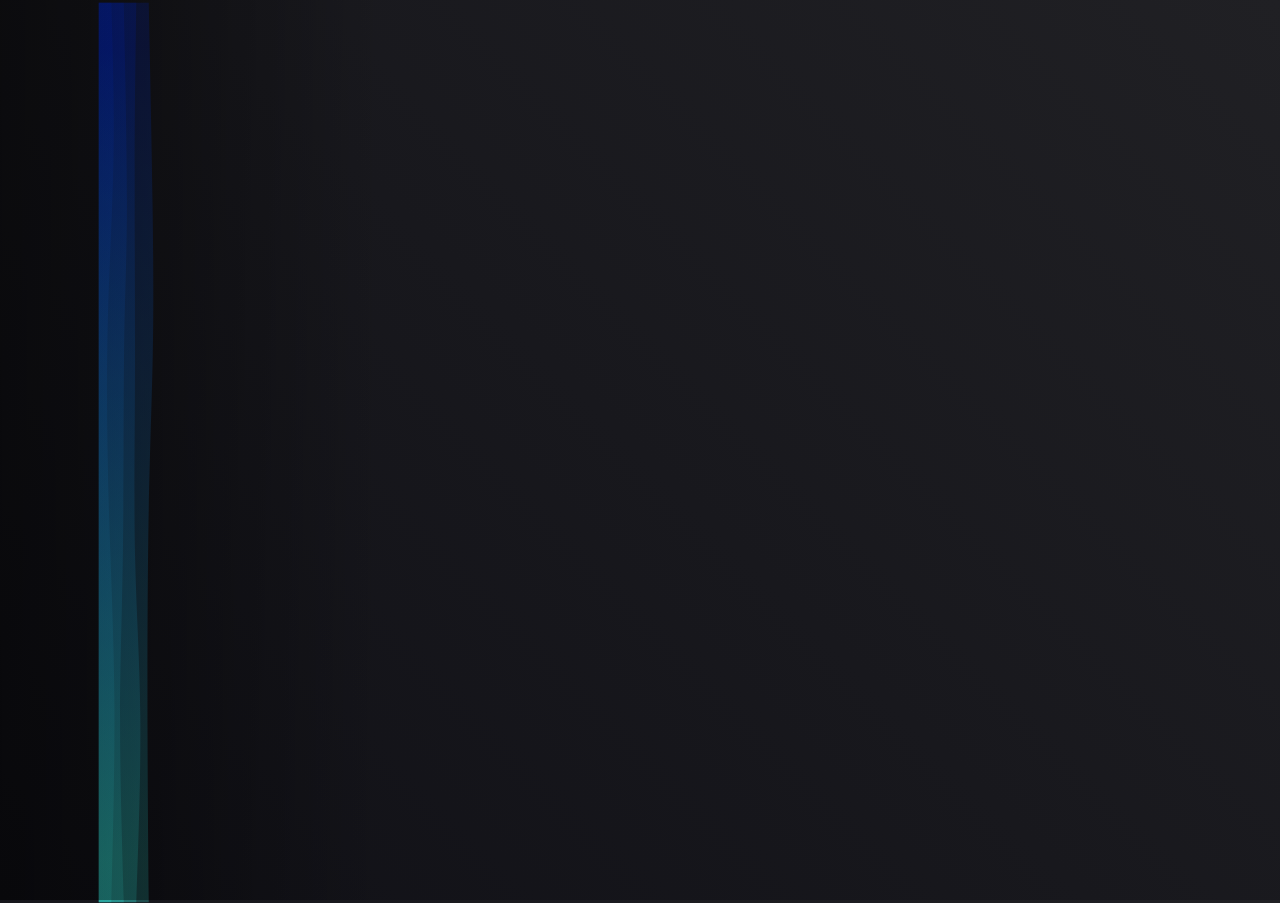
==== mynsb.html @ 80a17612 "initial" ====
<!DOCTYPE html>

<html lang="en" class="customScrollbar" id="documentRoot">
  <head>
    <meta charset="utf-8" />
    <meta name="viewport" content="width=device-width, initial-scale=1.0" />
    <meta name="description" content="Pisces Beta" />
    <meta name="theme-color" content="#242424" />
    <meta
      name="robots"
      content="noindex, nofollow, noimageindex, noarchive, nosnippet"
    />
    <meta name="author" content="shardow" />
    <meta name="og:title" content="pisces_" />
    <meta name="og:description" content="Pisces Beta" />
    <meta
      name="og:image"
      content="https://shardowyt.gitlab.io/pisces/assets/icons/superlargesnail.png"
    />
    <meta name="og:url" content="https://shardowyt.gitlab.io/pisces/" />
    <meta name="og:type" content="website" />
    <title>pisces_</title>
    <link rel="icon" href="assets/icons/snail.png" />
    <link rel="apple-touch-icon" href="assets/icons/snail.png" />
    <link rel="manifest" href="manifest.webmanifest" />
    <link rel="stylesheet" href="style1.css" />

    <script src="https://ajax.googleapis.com/ajax/libs/jquery/3.6.1/jquery.min.js"></script>

    <style type="text/css">
      :root {
        --white: #ffffff;
        --black: #242424;
        --red: #c00000;
        --orange: #e08000;
        --yellow: #ffc000;
        --green: #80c000;
        --blue: #0080c0;
        --purple: #8000c0;
        --darkRed: #c00000;
        --darkOrange: #e08000;
        --darkYellow: #c08000;
        --darkGreen: #408000;
        --darkBlue: #0080c0;
        --darkPurple: #8000c0;
      }
      .notepadClickable {
        cursor: pointer;
        transition-duration: 1s;
        pointer-events: none;
        opacity: 0;
        animation-duration: 0.3333s;
        animation-iteration-count: 1;
        transition-duration: 0.3333s;
      }
      .notepadRotator {
        cursor: pointer;
        transition-duration: 1s;
        animation-duration: 0.6667s;
        animation-iteration-count: 1;
        transition-duration: 0.6667s;
        opacity: 0;
        pointer-events: none;
      }
      .notepadUnclickable {
        cursor: pointer;
        transition-duration: 1s;
        animation-duration: 0.3333s;
        animation-iteration-count: 1;
        transition-duration: 0.3333s;
        opacity: 0;
        pointer-events: none;
      }
      .notepadBaseUnclickable {
        opacity: 1;
        pointer-events: auto;
      }
      #notepadBody {
        background: linear-gradient(200deg, #408000, #004080);
        background: none;
        margin: 0;
        width: 100%;
        height: 100%;
        overflow-x: hidden;
        overflow-y: hidden;
        transform: translate(0px, 0px);
      }
      #notepadBody::-webkit-scrollbar {
        display: none;
      }
      #notepadBody > * {
        margin: 0;
        text-align: center;
        align-items: center;
      }
      #notepadBody > * > * {
        margin: 0;
        text-align: center;
        align-items: center;
      }
      #notepadBody > * > * > * {
        margin: 0;
        text-align: center;
        align-items: center;
      }
      #notepadBody > * > * > * > * {
        margin: 0;
        text-align: center;
        align-items: center;
      }
      #reviewHeaderContainer {
        border-top: none;
        border-bottom: none;
        border-left: 4px solid #00000000;
        border-right: none;
        justify-content: center;
        align-items: center;
        width: 100%;
        height: 100%;
        display: grid;
        grid-template-columns: 1fr minmax(192px, 20%);
        grid-template-rows: 100%;
        overflow: hidden;
        background-color: #242424ff;
      }
      #reviewHeaderTools {
        display: grid;
        width: 100%;
        height: 100%;
        grid-template-columns: 32px 32px 32px 32px 32px 32px;
        grid-template-rows: 100%;
      }
      #reviewHeaderTools > * {
        display: block;
        border: none;
        user-select: none;
      }
      #notepadPreviousNotesToolsContainer {
        display: grid;
        width: 100%;
        height: 100%;
        grid-template-columns: 8% 8% 8% 52% 8% 8% 8%;
        grid-template-rows: 100%;
        background-color: #242424ff;
      }
      #notepadPreviousNotesToolsContainer > * {
        user-select: none;
      }
      #notepadPreviousNotesContainer {
        display: grid;
        width: 100%;
        height: 100%;
        grid-template-columns: 1fr 64px minmax(16.6667%, 80px);
        grid-template-rows: repeat(auto-fill, 20%);
        overflow-x: hidden;
        overflow-y: scroll;
        background-color: #242424ff;
        margin: 0;
        padding: 0;
        border-radius: 0px 0px 0px 0px;
      }
      #notepadPreviousNotesContainer::-webkit-scrollbar {
        width: 16px;
        height: 16px;
        transform: translate(-100px, 0px);
      }
      #notepadPreviousNotesContainer::-webkit-scrollbar-track {
        display: none;
      }
      #notepadPreviousNotesContainer::-webkit-scrollbar-corner {
        display: block;
        background: var(--blue);
      }
      #notepadPreviousNotesContainer::-webkit-scrollbar-thumb {
        display: block;
        background: var(--blue);
      }
      #notepadPreviousNotesContainer > * {
        width: 100%;
        height: 100%;
        border-top: none;
        border-bottom: 1px dotted #ffffffe0;
        border-left: 2px solid #00000000;
        border-right: 1px dotted #ffffffe0;
        display: flex;
        justify-content: center;
        align-items: center;
      }
      #notepadInputContainer {
        display: grid;
        grid-template-columns: 100%;
        grid-template-rows: 1fr 48px;
        overflow: hidden;
        border-radius: 24px 0px 24px 0px;
        grid-row-gap: 2px;
        grid-column-gap: 2px;
        width: 640px;
        height: 288px;
        position: fixed;
        transform: translate(24px, 24px);
      }
      #reviewAreaContainer {
        display: grid;
        grid-template-columns: 100%;
        grid-template-rows: 1fr 64px;
        overflow: hidden;
        border-radius: 0px 24px 24px 24px;
        grid-row-gap: 2px;
        grid-column-gap: 2px;
        width: 672px;
        height: 288px;
        position: fixed;
        transform: translate(688px, 24px);
      }
      #notepadInputAreaContainer {
        width: 100%;
        height: 100%;
        overflow: hidden;
      }
      #notepadInputArea {
        font-family: Segoe UI, Lucida Console, Consolas, monospace;
        background-color: #242424ff;
        border-color: transparent;
        color: var(--white);
        font-size: 20px;
        outline: none;
        cursor: pointer;
        width: 100%;
        height: 100%;
        resize: none;
        padding: 0;
        white-space: nowrap;
        text-align: left;
      }
      #notepadInputArea::-webkit-scrollbar {
        width: 16px;
        height: 16px;
        transform: translate(-100px, 0px);
      }
      #notepadInputArea::-webkit-scrollbar-track {
        display: none;
      }
      #notepadInputArea::-webkit-scrollbar-corner {
        display: block;
        background: var(--blue);
      }
      #notepadInputArea::-webkit-scrollbar-thumb {
        display: block;
        background: var(--blue);
      }
      #notepadUndo {
        grid-area: 1 / 1 / span 1 / span 1;
      }
      #notepadRedo {
        grid-area: 1 / 2 / span 1 / span 1;
      }
      #notepadUndoAnUndo {
        grid-area: 1 / 3 / span 1 / span 1;
      }
      #notepadHeader {
        grid-area: 1 / 4 / span 1 / span 1;
      }
      #recorderClipboard {
        grid-area: 1 / 5 / span 1 / span 1;
      }
      #recorderNoClipboard {
        grid-area: 1 / 5 / span 1 / span 1;
        opacity: 0;
      }
      #notepadDiscard {
        grid-area: 1 / 6 / span 1 / span 1;
      }
      #notepadSave {
        grid-area: 1 / 7 / span 1 / span 1;
      }
      #previousNotesCaptionContainer {
        display: flex;
        justify-content: center;
        align-items: center;
        width: 100%;
        height: 100%;
        background-color: #242424ff;
      }
      #recorderTitleContainer {
        display: flex;
        justify-content: center;
        align-items: center;
        width: 100%;
        height: 100%;
      }
      #recorderToolsContainer {
        display: grid;
        grid-template-columns: repeat(auto-fill, 32px);
        grid-template-rows: 32px 64px;
        background-color: #242424ff;
        grid-area: 7 / 1 / span 1 / span 1;
        overflow: hidden;
        border-radius: 0px 24px 24px 24px;
        width: 640px;
        height: 96px;
        position: fixed;
        transform: translate(24px, 336px);
      }
      #recorderToolsContainer > * {
        display: block;
        border: none;
        user-select: none;
        padding-top: 4px;
        padding-bottom: 0px;
        padding-left: 0px;
        padding-right: 0px;
        font-size: 28px;
      }
      #recorderHeader {
        grid-area: 2 / 1 / span 1 / span auto-fill;
      }
      #recorderStart {
        grid-area: 1 / 3 / span 1 / span 1;
      }
      #recorderStop {
        grid-area: 1 / 3 / span 1 / span 1;
      }
      #recorderPlay {
        grid-area: 1 / 4 / span 1 / span 1;
      }
      #recorderPause {
        grid-area: 1 / 4 / span 1 / span 1;
      }
      #recorderAntiLoop {
        grid-area: 1 / 6 / span 1 / span 1;
      }
      #recorderLoop5 {
        grid-area: 1 / 6 / span 1 / span 1;
      }
      #recorderLoop10 {
        grid-area: 1 / 6 / span 1 / span 1;
      }
      #recorderLoop30 {
        grid-area: 1 / 6 / span 1 / span 1;
      }
      #recorderVideo {
        grid-area: 1 / 8 / span 1 / span 1;
      }
      #recorderNoVideo {
        grid-area: 1 / 8 / span 1 / span 1;
      }
      #recorderMic {
        grid-area: 1 / 9 / span 1 / span 1;
      }
      #recorderNoMic {
        grid-area: 1 / 9 / span 1 / span 1;
      }
      #recorderFlag {
        grid-area: 1 / 11 / span 1 / span 1;
      }
      #recorderDownload {
        grid-area: 1 / 1 / span 1 / span 1;
      }
      #recorderFlagInput {
        grid-area: 1 / 12 / span 1 / span 8;
        resize: none;
        width: 100%;
        height: 80%;
        overflow: scroll;
        white-space: nowrap;
        background-color: #ffffff80;
        color: #000000;
        outline: none;
        border: none;
        border-radius: 8px;
        text-align: left;
      }
      #recorderFlagInput::-webkit-scrollbar {
        width: 4px;
        height: 4px;
      }
      #recorderFlagInput::-webkit-scrollbar-track {
        display: none;
      }
      #recorderFlagInput::-webkit-scrollbar-corner {
        display: none;
      }
      #recorderFlagInput::-webkit-scrollbar-thumb {
        display: block;
        background: var(--blue);
        border-radius: 2px;
      }
      #recorderBackup {
        grid-area: 1 / 2 / span 1 / span 1;
      }
      #recorderHelp {
        grid-area: 1 / 1 / span 1 / span 1;
      }
      #recorderNoHelp {
        grid-area: 1 / 1 / span 1 / span 1;
      }
      #recorderHeader {
        color: var(--white);
      }
      #videoPreview {
        display: block;
        width: 100%;
        height: 100%;
      }
      #videoPreviewContainer {
        background-color: #242424ff;
        border-radius: 0px 0px 24px 24px;
        grid-area: 7 / 2 / span 1 / span 1;
        width: 60%;
        height: 30%;
        position: fixed;
        transform: translate(40vw, 70vh);
        display: none;
      }
    </style>
  </head>

  <body id="documentBody">
    <div class="fullscreenErrorContainer" id="fetchingContainer">
      <div class="defaultFont hugeText errorCentreText">loading...</div>

      <span class="loadingMark"></span>
    </div>

    <div class="fullscreenErrorContainer" id="screenScalingContainer">
      <div class="defaultFont hugeText errorCentreText" id="zoomErrorText">
        please adjust your zoom...
      </div>

      <div class="defaultFont semiLargeText" id="zoomRequirementText"></div>

      <div class="defaultFont normalText" id="zoomIgnoreText">dismiss</div>
    </div>

    <div id="pageContainer">
      <div class="page customScrollbar" id="homePage">
        <div class="pageColumnMasonryContainer">
          <div class="widgetGrid" id="linksContainer">
            <div class="defaultFont widgetTitle" id="linksTitle">
              Quick Access
            </div>
            <div
              class="symbolFont widgetSubtitle widgetInteractiveSubtitle"
              id="linksSubtitle"
            >
              All links
            </div>

            <div class="linkContainer" style="opacity: 1">
              <a
                class="symbolFont largeText linkIcon"
                href="https://drive.google.com/"
                target="_blank"
                rel="noopener"
                title=""
                ><img
                  class="linkIconImage"
                  src="https://upload.wikimedia.org/wikipedia/commons/1/12/Google_Drive_icon_%282020%29.svg"
                  alt="Drive"
              /></a>
              <div class="defaultFont semiSmallText linkText">Drive</div>
            </div>
            <div class="linkContainer" style="opacity: 1">
              <a
                class="symbolFont largeText linkIcon"
                href="https://classroom.google.com/u/0/h"
                target="_blank"
                rel="noopener"
                title=""
                ><img
                  class="linkIconImage"
                  src="https://upload.wikimedia.org/wikipedia/commons/thumb/1/19/Google_Classroom_Logo.svg/1920px-Google_Classroom_Logo.svg.png?20221017163738"
                  alt="Classroom"
              /></a>
              <div class="defaultFont semiSmallText linkText">Classroom</div>
            </div>
            <div class="linkContainer" style="opacity: 1">
              <a
                class="symbolFont largeText linkIcon"
                href="https://northsydbo-h.schools.nsw.gov.au/"
                target="_blank"
                rel="noopener"
                title=""
                ><img
                  class="linkIconImage"
                  src="https://shardowyt.gitlab.io/pisces/velvet-reckless-fool-stalling/assets/icons/visionsBird.svg"
                  alt="NSBHS"
              /></a>
              <div class="defaultFont semiSmallText linkText">NSBHS</div>
            </div>
            <div class="linkContainer" style="opacity: 1">
              <a
                class="symbolFont largeText linkIcon"
                href="https://mail.google.com/"
                target="_blank"
                rel="noopener"
                title=""
                ><img
                  class="linkIconImage"
                  src="https://upload.wikimedia.org/wikipedia/commons/thumb/7/7e/Gmail_icon_%282020%29.svg/2560px-Gmail_icon_%282020%29.svg.png"
                  alt="Gmail"
              /></a>
              <div class="defaultFont semiSmallText linkText">Gmail</div>
            </div>
          </div>

          <div class="widgetGrid" id="announcementsContainer">
            <div class="defaultFont widgetTitle" id="announcementsTitle">
              Announcements (loading...)
            </div>

            <div
              class="disappearingScrollableElement"
              id="announcementsContainerContainer"
            ></div>
          </div>
        </div>

        <div class="pageColumnMasonryContainer">
          <div class="widgetGrid" id="carouselDisplayGrid">
            <div class="defaultFont widgetTitle" id="carouselTitle">
              Latest Paper
            </div>
            <div
              class="symbolFont widgetSubtitle widgetInteractiveSubtitle"
              id="carouselButton"
            >
              All editions
            </div>

            <div id="carouselContainer"></div>

            <div class="defaultFont semiLargeText" id="carouselItemTitle"></div>

            <div
              class="defaultFont semiSmallText"
              id="carouselItemSubtitle"
            ></div>

            <div id="carouselArrowContainer">
              <div
                class="symbolFont semiSmallText carouselArrow"
                id="carouselLeftArrow"
              >
                &#xF2AB;
              </div>
              <div
                class="symbolFont semiSmallText carouselArrow"
                id="carouselRightArrow"
              >
                &#xF2B1;
              </div>
            </div>
          </div>

          <div class="widgetGrid" id="eventsContainer">
            <div class="defaultFont widgetTitle" id="eventsTitle">
              Events (loading...)
            </div>
            <div
              class="symbolFont widgetSubtitle widgetInteractiveSubtitle"
              id="eventsButton"
            >
              All events
            </div>

            <div
              class="disappearingScrollableElement"
              id="eventsContainerContainer"
            ></div>
          </div>
        </div>

        <div class="pageColumnMasonryContainer">
          <svg
            xmlns="http://www.w3.org/2000/svg"
            id="stepsSvgEmbed"
            width="544"
            height="181.3333"
            viewBox="2 1 11 4"
          >
            <defs>
              <clipPath id="calendarClip">
                <path
                  d="M 13.9167 3 A 0.0833 0.0833 0 0 1 14 3.0833 L 14 4.9167 A 0.0833 0.0833 0 0 1 13.9167 5 L 2.0833 5 A 0.0833 0.0833 0 0 1 2 4.9167 L 2 1.0833 A 0.0833 0.0833 0 0 1 2.0833 1 L 5.9167 1 A 0.0833 0.0833 0 0 1 6 1.0833 L 6 2.9167 A 0.0833 0.0833 0 0 0 6.0833 3 Z"
                />
              </clipPath>

              <linearGradient id="backgroundGradient">
                <stop id="backgroundGradientStopZero" offset="0%" />
                <stop id="backgroundGradientStopHundred" offset="100%" />
              </linearGradient>

              <linearGradient id="textGradient">
                <stop id="textGradientStopZero" offset="0%" />
                <stop id="textGradientStopHundred" offset="100%" />
              </linearGradient>

              <linearGradient id="progressBarGradient">
                <stop id="progressBarGradientStopZero" offset="0%" />
                <stop id="progressBarGradientStopHundred" offset="100%" />
              </linearGradient>
            </defs>

            <g id="calendarLayer">
              <g id="progressContainer">
                <path
                  id="stepsBackground"
                  fill="url('#backgroundGradient')"
                  d="M14,3 L14,5 L2,5 L2,3 L2,1 L6,1 L14,1 Z"
                />
                <path
                  id="progressBar"
                  fill="url('#progressBarGradient')"
                  d="M14,3 L14,5 L14,5 L14,3 L14,3 L14,3 L14,3 Z"
                />
                <path
                  id="textBackground"
                  fill="url('#textGradient')"
                  d="M14,3 L14,4.9166 L2,4.9166 L2,3 L2,1 L6,1 L14,1 Z"
                />
              </g>

              <path id="mainTextPath" d="M2,2.5 L6,2.5" />
              <path id="unitTextPath" d="M2,3 L6,3" />
              <path id="periodTextPath" d="M2,4 L3.5,4" />
              <path id="timeTextPath" d="M3.5,4 L6,4" />
              <path id="multiTextPath" d="M2,4.6667 L6,4.6667" />
              <path id="nextUpTextPath" d="M7,3.6667 L10,3.6667" />
              <path id="nextLessonTextPath" d="M10,3.6667 L14,3.6667" />
              <path id="nextTeacherTextPath" d="M7,4.6667 L11.5,4.6667" />
              <path id="nextRoomTextPath" d="M12,4.6667 L14,4.6667" />

              <text class="stepsTimeRemainingText" x="2" y="0">
                <textPath
                  href="#mainTextPath"
                  class="defaultFont"
                  id="mainText"
                  text-anchor="middle"
                >
                  ?
                </textPath>
              </text>

              <text class="stepsCurrentPeriodText" x="2" y="0">
                <textPath
                  href="#unitTextPath"
                  class="defaultFont"
                  id="unitText"
                  text-anchor="middle"
                >
                  minutes left
                </textPath>
              </text>

              <text class="stepsCurrentPeriodText" x="0.75" y="0">
                <textPath
                  href="#periodTextPath"
                  class="defaultFont"
                  id="periodText"
                  text-anchor="middle"
                ></textPath>
              </text>

              <text class="stepsCurrentPeriodText" x="1.25" y="0">
                <textPath
                  href="#timeTextPath"
                  class="defaultFont"
                  id="timeText"
                  text-anchor="middle"
                ></textPath>
              </text>

              <text class="stepsCurrentPeriodText" x="2" y="0">
                <textPath
                  href="#multiTextPath"
                  class="defaultFont"
                  id="multiText"
                  text-anchor="middle"
                ></textPath>
              </text>

              <text class="stepsNextPeriodText" x="0" y="0">
                <textPath
                  href="#nextUpTextPath"
                  class="defaultFont"
                  id="nextUpText"
                  text-anchor="start"
                ></textPath>
              </text>

              <text class="stepsNextPeriodText" x="3.5" y="0">
                <textPath
                  href="#nextLessonTextPath"
                  class="symbolFont"
                  id="nextLessonText"
                  text-anchor="end"
                ></textPath>
              </text>

              <text class="stepsNextPeriodText" x="0" y="0">
                <textPath
                  href="#nextTeacherTextPath"
                  class="defaultFont"
                  id="nextTeacherText"
                  text-anchor="start"
                ></textPath>
              </text>

              <text class="stepsNextPeriodText" x="1.5" y="0">
                <textPath
                  href="#nextRoomTextPath"
                  class="defaultFont"
                  id="nextRoomText"
                  text-anchor="end"
                ></textPath>
              </text>
            </g>
          </svg>

          <!-- <div class="widgetGrid" id="warningsDisplayGrid">


                        <div class="defaultFont widgetTitle" id="warningsTitle">Warnings (0)</div>
                        <div class="defaultFont widgetSubtitle" id="warningsSubtitle">Fix any problems if possible</div>



                        <div id="warningContainerContainer">
                        </div>












                    </div> -->
        </div>
      </div>

      <div class="page customScrollbar" id="timetablePage">
        <div class="widgetGrid" id="calendarDisplayContainer">
          <div class="symbolFont normalText fullscreenIcon">&#xFC16;</div>

          <div class="defaultFont widgetTitle" id="calendarTitle">
            Timetable
          </div>
          <div class="defaultFont widgetSubtitle" id="calendarDate">
            XX/XX/XXXX XX:XX:XX XX
          </div>

          <div id="calendarHorizontalDisplayContainer">
            <div class="calendarVerticalDisplayContainer">
              <div
                class="defaultFont normalText calendarDisplayContainerContainer"
              >
                B
              </div>
              <div
                class="defaultFont normalText calendarDisplayContainerContainer"
              >
                0
              </div>
              <div
                class="defaultFont normalText calendarDisplayContainerContainer"
              >
                C
              </div>
              <div
                class="defaultFont normalText calendarDisplayContainerContainer"
              >
                1
              </div>
              <div
                class="defaultFont normalText calendarDisplayContainerContainer"
              >
                2
              </div>
              <div
                class="defaultFont normalText calendarDisplayContainerContainer"
              >
                R
              </div>
              <div
                class="defaultFont normalText calendarDisplayContainerContainer"
              >
                3
              </div>
              <div
                class="defaultFont normalText calendarDisplayContainerContainer"
              >
                4
              </div>
              <div
                class="defaultFont normalText calendarDisplayContainerContainer"
              >
                L
              </div>
              <div
                class="defaultFont normalText calendarDisplayContainerContainer"
              >
                5
              </div>
              <div
                class="defaultFont normalText calendarDisplayContainerContainer"
              >
                6
              </div>
              <div
                class="defaultFont normalText calendarDisplayContainerContainer"
              >
                7
              </div>
              <div
                class="defaultFont normalText calendarDisplayContainerContainer"
              >
                A
              </div>
            </div>

            <div class="calendarVerticalDisplayContainer">
              <div
                class="defaultFont normalText calendarDisplayContainerContainer"
              >
                Monday
              </div>
              <div
                class="defaultFont normalText calendarDisplayContainerContainer"
              >
                FREE, N/A, N/A
              </div>
              <div
                class="defaultFont normalText calendarDisplayContainerContainer"
              >
                FREE, N/A, N/A
              </div>
              <div
                class="defaultFont normalText calendarDisplayContainerContainer"
              >
                FREE, N/A, N/A
              </div>
              <div
                class="defaultFont normalText calendarDisplayContainerContainer"
              >
                FREE, N/A, N/A
              </div>
              <div
                class="defaultFont normalText calendarDisplayContainerContainer"
              >
                RECESS
              </div>
              <div
                class="defaultFont normalText calendarDisplayContainerContainer"
              >
                FREE, N/A, N/A
              </div>
              <div
                class="defaultFont normalText calendarDisplayContainerContainer"
              >
                FREE, N/A, N/A
              </div>
              <div
                class="defaultFont normalText calendarDisplayContainerContainer"
              >
                LUNCH
              </div>
              <div
                class="defaultFont normalText calendarDisplayContainerContainer"
              >
                FREE, N/A, N/A
              </div>
              <div
                class="defaultFont normalText calendarDisplayContainerContainer"
              >
                FREE, N/A, N/A
              </div>
              <div
                class="defaultFont normalText calendarDisplayContainerContainer"
              >
                FREE, N/A, N/A
              </div>
              <div
                class="defaultFont normalText calendarDisplayContainerContainer"
              >
                AFTER
              </div>
            </div>

            <div class="calendarVerticalDisplayContainer">
              <div
                class="defaultFont normalText calendarDisplayContainerContainer"
              >
                Tuesday
              </div>
              <div
                class="defaultFont normalText calendarDisplayContainerContainer"
              >
                FREE, N/A, N/A
              </div>
              <div
                class="defaultFont normalText calendarDisplayContainerContainer"
              >
                FREE, N/A, N/A
              </div>
              <div
                class="defaultFont normalText calendarDisplayContainerContainer"
              >
                FREE, N/A, N/A
              </div>
              <div
                class="defaultFont normalText calendarDisplayContainerContainer"
              >
                FREE, N/A, N/A
              </div>
              <div
                class="defaultFont normalText calendarDisplayContainerContainer"
              >
                RECESS
              </div>
              <div
                class="defaultFont normalText calendarDisplayContainerContainer"
              >
                FREE, N/A, N/A
              </div>
              <div
                class="defaultFont normalText calendarDisplayContainerContainer"
              >
                FREE, N/A, N/A
              </div>
              <div
                class="defaultFont normalText calendarDisplayContainerContainer"
              >
                LUNCH
              </div>
              <div
                class="defaultFont normalText calendarDisplayContainerContainer"
              >
                FREE, N/A, N/A
              </div>
              <div
                class="defaultFont normalText calendarDisplayContainerContainer"
              >
                FREE, N/A, N/A
              </div>
              <div
                class="defaultFont normalText calendarDisplayContainerContainer"
              >
                FREE, N/A, N/A
              </div>
              <div
                class="defaultFont normalText calendarDisplayContainerContainer"
              >
                AFTER
              </div>
            </div>

            <div class="calendarVerticalDisplayContainer">
              <div
                class="defaultFont normalText calendarDisplayContainerContainer"
              >
                Wednesday
              </div>
              <div
                class="defaultFont normalText calendarDisplayContainerContainer"
              >
                FREE, N/A, N/A
              </div>
              <div
                class="defaultFont normalText calendarDisplayContainerContainer"
              >
                FREE, N/A, N/A
              </div>
              <div
                class="defaultFont normalText calendarDisplayContainerContainer"
              >
                FREE, N/A, N/A
              </div>
              <div
                class="defaultFont normalText calendarDisplayContainerContainer"
              >
                FREE, N/A, N/A
              </div>
              <div
                class="defaultFont normalText calendarDisplayContainerContainer"
              >
                RECESS
              </div>
              <div
                class="defaultFont normalText calendarDisplayContainerContainer"
              >
                FREE, N/A, N/A
              </div>
              <div
                class="defaultFont normalText calendarDisplayContainerContainer"
              >
                FREE, N/A, N/A
              </div>
              <div
                class="defaultFont normalText calendarDisplayContainerContainer"
              >
                LUNCH
              </div>
              <div
                class="defaultFont normalText calendarDisplayContainerContainer"
              >
                SPORT
              </div>
              <div
                class="defaultFont normalText calendarDisplayContainerContainer"
              >
                SPORT
              </div>
              <div
                class="defaultFont normalText calendarDisplayContainerContainer"
              >
                FREE, N/A, N/A
              </div>
              <div
                class="defaultFont normalText calendarDisplayContainerContainer"
              >
                AFTER
              </div>
            </div>

            <div class="calendarVerticalDisplayContainer">
              <div
                class="defaultFont normalText calendarDisplayContainerContainer"
              >
                Thursday
              </div>
              <div
                class="defaultFont normalText calendarDisplayContainerContainer"
              >
                FREE, N/A, N/A
              </div>
              <div
                class="defaultFont normalText calendarDisplayContainerContainer"
              >
                FREE, N/A, N/A
              </div>
              <div
                class="defaultFont normalText calendarDisplayContainerContainer"
              >
                FREE, N/A, N/A
              </div>
              <div
                class="defaultFont normalText calendarDisplayContainerContainer"
              >
                FREE, N/A, N/A
              </div>
              <div
                class="defaultFont normalText calendarDisplayContainerContainer"
              >
                RECESS
              </div>
              <div
                class="defaultFont normalText calendarDisplayContainerContainer"
              >
                FREE, N/A, N/A
              </div>
              <div
                class="defaultFont normalText calendarDisplayContainerContainer"
              >
                FREE, N/A, N/A
              </div>
              <div
                class="defaultFont normalText calendarDisplayContainerContainer"
              >
                LUNCH
              </div>
              <div
                class="defaultFont normalText calendarDisplayContainerContainer"
              >
                FREE, N/A, N/A
              </div>
              <div
                class="defaultFont normalText calendarDisplayContainerContainer"
              >
                FREE, N/A, N/A
              </div>
              <div
                class="defaultFont normalText calendarDisplayContainerContainer"
              >
                FREE, N/A, N/A
              </div>
              <div
                class="defaultFont normalText calendarDisplayContainerContainer"
              >
                AFTER
              </div>
            </div>

            <div class="calendarVerticalDisplayContainer">
              <div
                class="defaultFont normalText calendarDisplayContainerContainer"
              >
                Friday
              </div>
              <div
                class="defaultFont normalText calendarDisplayContainerContainer"
              >
                FREE, N/A, N/A
              </div>
              <div
                class="defaultFont normalText calendarDisplayContainerContainer"
              >
                FREE, N/A, N/A
              </div>
              <div
                class="defaultFont normalText calendarDisplayContainerContainer"
              >
                FREE, N/A, N/A
              </div>
              <div
                class="defaultFont normalText calendarDisplayContainerContainer"
              >
                FREE, N/A, N/A
              </div>
              <div
                class="defaultFont normalText calendarDisplayContainerContainer"
              >
                RECESS
              </div>
              <div
                class="defaultFont normalText calendarDisplayContainerContainer"
              >
                FREE, N/A, N/A
              </div>
              <div
                class="defaultFont normalText calendarDisplayContainerContainer"
              >
                FREE, N/A, N/A
              </div>
              <div
                class="defaultFont normalText calendarDisplayContainerContainer"
              >
                LUNCH
              </div>
              <div
                class="defaultFont normalText calendarDisplayContainerContainer"
              >
                FREE, N/A, N/A
              </div>
              <div
                class="defaultFont normalText calendarDisplayContainerContainer"
              >
                FREE, N/A, N/A
              </div>
              <div
                class="defaultFont normalText calendarDisplayContainerContainer"
              >
                FREE, N/A, N/A
              </div>
              <div
                class="defaultFont normalText calendarDisplayContainerContainer"
              >
                AFTER
              </div>
            </div>
          </div>
        </div>

        <!-- <div class="widgetGrid disabledWidget" id="calendarInputContainer">



                    <div class="disabledWidgetContainer">

                        <div class="defaultFont hugeText disabledCentreText">widget disabled</div>

                        <div class="symbolFont hugeText disabledIcon"> &#xF36A;</div>

                    </div>




                    <label class="defaultFont widgetTitle" id="calendarInputTitle" for="calendarInputTextArea">iCal Reader</label>
                    <div class="defaultFont widgetSubtitle" id="calendarInputSubtitle">Parse your iCal files here</div>


                    <textarea class="monospaceFont smallText" id="calendarInputTextArea" wrap="soft" placeholder="Copy the contents of your iCal here&#x000A;Alternatively, upload it by choosing it as a file below&#x000A;&#x000A;When you have inputted your iCal, press 'Read'"></textarea>

                    <label id="calendarInputFileLabel" for="calendarInputFile">
                        <a class="defaultFont normalText" id="calendarInputFileLabelText" href="https://northsydbo-h.sentral.com.au/portal/timetable/export" target="_blank" rel="noopener">Get from here</a>
                    </label>
                    <input class="defaultFont normalText" id="calendarInputFile" type="file"/>


                    <div id="calendarInputButtonsContainer">

                        <button class="defaultFont normalText transitionedButton calendarInputButton" id="calendarInputReadButton">Read</button>

                        <button class="defaultFont normalText transitionedButton calendarInputButton" id="calendarInputResetButton">Reset</button>

                    </div>


                </div> -->
      </div>

      <!-- <div class="page customScrollbar" id="testingPage">



                <div class="widgetGrid" id="propagandaGrid">

                    <div class="symbolFont normalText fullscreenIcon"> &#xFC16;</div>

                    <div class="defaultFont widgetTitle" id="propagandaTitle">Latest Paper</div>
                    <div class="defaultFont widgetSubtitle" id="propagandaSubtitle">Loading...</div>

                    <iframe id="propagandaEmbed" src="" title="Latest Propaganda PDF" allow="autoplay"></iframe>


                </div>


                <div class="widgetGrid" id="bulletinGrid">

                    <div class="symbolFont normalText fullscreenIcon"> &#xFC16;</div>

                    <div class="defaultFont widgetTitle" id="bulletinTitle">Loading...</div>
                    <div class="defaultFont widgetSubtitle" id="bulletinSubtitle"></div>

                    <iframe id="bulletinEmbed" src="" title="Latest bulletin PDF" allow="autoplay"></iframe>


                </div>



            </div> -->

      <!-- <div class="page customScrollbar" id="notepadPage">







                <div id="notepadBody">









                    <div class="disabledWidget" id="notepadInputContainer">




                        <div class="disabledWidgetContainer">

                            <div class="defaultFont hugeText disabledCentreText">widget disabled</div>

                            <div class="symbolFont hugeText disabledIcon"> &#xF36A;</div>

                        </div>



                        <div id="notepadInputAreaContainer">
                            <textarea class="monospaceFont smallText" id="notepadInputArea" autocomplete="off" wrap="soft" maxlength="65536"></textarea>
                        </div>


                        <div id="notepadPreviousNotesToolsContainer">

                            <div class="symbolFont semiLargeText notepadClickable" id="notepadUndo">&#xF19A;</div>
                            <div class="symbolFont semiLargeText notepadClickable" id="notepadRedo">&#xF16F;</div>

                            <div class="symbolFont semiLargeText notepadClickable notepadRotator" id="notepadUndoAnUndo">&#xF1A0;</div>


                            <label class="defaultFont semiLargeText" id="notepadHeader" for="notepadInputArea"></label>



                            <div class="symbolFont semiLargeText notepadClickable" id="recorderClipboard">&#xF2D6;</div>
                            <div class="symbolFont semiLargeText notepadClickable" id="recorderNoClipboard">&#xFF58;</div>

                            <div class="symbolFont semiLargeText notepadClickable" id="notepadDiscard">&#xF34D;</div>
                            <div class="symbolFont semiLargeText notepadClickable" id="notepadSave">&#xF680;</div>

                        </div>



                    </div>






                    <div class="disabledWidget" id="reviewAreaContainer">





                        <div class="disabledWidgetContainer">

                            <div class="defaultFont hugeText disabledCentreText">widget disabled</div>

                            <div class="symbolFont hugeText disabledIcon"> &#xF36A;</div>

                        </div>






                        <div id="notepadPreviousNotesContainer">

                            <p class="defaultFont semiLargeText">TEXT</p>
                            <p class="defaultFont semiLargeText">TYPE</p>
                            <p class="defaultFont semiLargeText">CREATED</p>

                        </div>




                        <div id="reviewHeaderContainer">

                            <div class="defaultFont semiLargeText" id="reviewHeader">HELP</div>



                            <div id="reviewHeaderTools">

                                <div class="symbolFont semiLargeText notepadUnclickable notepadBaseUnclickable notepadRotator" id="recorderHelp">&#xFCD3;</div>
                                <div class="symbolFont semiLargeText notepadUnclickable notepadRotator" id="recorderNoHelp">&#xF99A;</div>
                                <div class="symbolFont semiLargeText" id="recorderBackup">&#xF2E9;</div>

                            </div>

                        </div>



                    </div>







                    <div class="disabledWidget" id="recorderToolsContainer">





                        <div class="disabledWidgetContainer">

                            <div class="defaultFont hugeText disabledCentreText">widget disabled</div>

                            <div class="symbolFont hugeText disabledIcon"> &#xF36A;</div>

                        </div>






                        <div class="symbolFont semiLargeText notepadUnclickable notepadBaseUnclickable" id="recorderStart">&#xF662;</div>
                        <div class="symbolFont semiLargeText notepadUnclickable" id="recorderStop">&#xF75B;</div>

                        <div class="symbolFont semiLargeText notepadUnclickable notepadBaseUnclickable disableable" id="recorderPlay">&#xF606;</div>
                        <div class="symbolFont semiLargeText notepadUnclickable disableable" id="recorderPause">&#xF5A2;</div>

                        <div class="symbolFont semiLargeText notepadUnclickable notepadBaseUnclickable notepadRotator disableable" id="recorderAntiLoop">&#xF829;</div>
                        <div class="symbolFont semiLargeText notepadUnclickable notepadRotator disableable" id="recorderLoop5">&#xF827;</div>
                        <div class="symbolFont semiLargeText notepadUnclickable notepadRotator disableable" id="recorderLoop10">&#xF828;</div>
                        <div class="symbolFont semiLargeText notepadUnclickable notepadRotator disableable" id="recorderLoop30">&#xFD0C;</div>

                        <div class="symbolFont semiLargeText notepadUnclickable notepadBaseUnclickable disableable" id="recorderVideo">&#xF84D;</div>
                        <div class="symbolFont semiLargeText notepadUnclickable disableable" id="recorderNoVideo">&#xF852;</div>

                        <div class="symbolFont semiLargeText notepadUnclickable notepadBaseUnclickable disableable" id="recorderMic">&#xF545;</div>
                        <div class="symbolFont semiLargeText notepadUnclickable disableable" id="recorderNoMic">&#xF541;</div>



                        <label class="symbolFont semiLargeText notepadUnclickable notepadBaseUnclickable" id="recorderFlag" for="recorderFlagInput">&#xF40C;</label>


                        <textarea class="monospaceFont smallText input" id="recorderFlagInput"></textarea>






                        <div class="symbolFont semiLargeText notepadUnclickable notepadBaseUnclickable" id="recorderDownload">&#xF151;</div>


                        <div class="defaultFont semiLargeText" id="recorderHeader">WAITING...</div>

                    </div>











                    <div id="videoPreviewContainer">
                        <video id="videoPreview"></video>
                    </div>













                    <a id="notepadAutoDownloader"></a>













                </div>



            </div> -->

      <div class="page customScrollbar" id="resourcesPage">
        <div class="widgetGrid" id="suggestionsDisplayGrid">
          <div class="symbolFont normalText fullscreenIcon">&#xFC16;</div>

          <div class="defaultFont widgetTitle" id="suggestionsTitle">
            Suggestions
          </div>
          <div class="defaultFont widgetSubtitle" id="suggestionsSubtitle">
            Send some feedback...
          </div>

          <textarea
            class="monospaceFont smallText input"
            id="suggestionsInput"
            maxlength="1024"
            placeholder="Type your problem/suggestion(s) here..."
          ></textarea>

          <div
            class="defaultFont normalText"
            id="suggestionsInputCharacterMeter"
          >
            1024
          </div>

          <div id="suggestionsReasonsContainer">
            <label
              class="suggestionsReasonLabel"
              for="suggestionsReasonSuggestion"
            >
              <input
                class="suggestionsReasonInput"
                id="suggestionsReasonSuggestion"
                type="radio"
                name="suggestionsSuggestionsReason"
              />
              <span
                class="suggestionsRadioIcon"
                id="suggestionsRadioSuggestion"
              ></span>
              <span class="defaultFont normalText suggestionsReasonText"
                >Suggestion</span
              >
            </label>

            <label
              class="suggestionsReasonLabel"
              for="suggestionsReasonProblem"
            >
              <input
                class="suggestionsReasonInput"
                id="suggestionsReasonProblem"
                type="radio"
                name="suggestionsSuggestionsReason"
              />
              <span
                class="suggestionsRadioIcon"
                id="suggestionsRadioProblem"
              ></span>
              <span class="defaultFont normalText suggestionsReasonText"
                >Problem</span
              >
            </label>

            <label class="suggestionsReasonLabel" for="suggestionsReasonOther">
              <input
                class="suggestionsReasonInput"
                id="suggestionsReasonOther"
                type="radio"
                name="suggestionsSuggestionsReason"
              />
              <span
                class="suggestionsRadioIcon"
                id="suggestionsRadioOther"
              ></span>
              <span class="defaultFont normalText suggestionsReasonText"
                >Other</span
              >
            </label>
          </div>

          <button
            class="defaultFont semiLargeText transitionedButton"
            id="suggestionsSubmitButton"
          >
            Submit
          </button>
        </div>

        <div class="widgetGrid" id="comicGrid">
          <div class="defaultFont widgetTitle" id="comicTitle">Loading...</div>
          <div class="defaultFont widgetSubtitle" id="comicSubtitle"></div>

          <div class="customScrollbar" id="comicEmbedContainer">
            <img id="comicEmbed" src="" title="xkcd comic" alt="xkcd comic" />
          </div>
        </div>
      </div>

      <div class="page customScrollbar" id="lightweightPage">
        <div
          class="widgetGrid monospaceFont largeText"
          id="lightweightDisplayGrid"
        ></div>
      </div>

      <div class="page customScrollbar" id="optionsPage">
        <div class="pageColumnMasonryContainer">
          <div class="widgetGrid" id="settingsDisplayGrid">
            <div class="defaultFont widgetTitle" id="settingsQuickOptionsTitle">
              Quick Options
            </div>
            <div
              class="defaultFont widgetSubtitle"
              id="settingsQuickOptionsSubtitle"
            >
              advanced options to the right
            </div>

            <div
              class="customScrollbar"
              id="quickOptionsContainerContainer"
            ></div>
          </div>

          <div class="widgetGrid doubleClickableGrid">
            <div class="monospaceFont semiLargeText" id="logoutText">
              double click to logout
            </div>
          </div>

          <div
            class="widgetGrid doubleClickableGrid"
            id="synchroniseDisplayGrid"
          >
            <div class="monospaceFont semiLargeText" id="synchroniseText">
              double click to sync
            </div>
          </div>
        </div>

        <!-- <div class="pageColumnMasonryContainer">




                    <div class="widgetGrid" id="settingsContainer">

                        <div class="symbolFont normalText fullscreenIcon"> &#xFC16;</div>

                        <label class="defaultFont widgetTitle" id="settingsTitle" for="settingsTextArea">Advanced Options</label>
                        <div class="defaultFont widgetSubtitle" id="settingsSubtitle">professional options in devtools</div>


                        <textarea class="monospaceFont smallText" id="settingsTextArea" wrap="soft"></textarea>




                        <div id="settingsButtonsContainer">


                            <button class="defaultFont normalText transitionedButton settingsButton" id="optionsApplyButton">Apply</button>

                            <button class="defaultFont normalText transitionedButton settingsButton" id="optionsResetButton">Reset</button>

                        </div>


                    </div>






                </div> -->

        <!-- <div class="pageColumnMasonryContainer">




                    <div class="widgetGrid customScrollbar" id="versionDisplayGrid">

                        <div class="defaultFont widgetTitle">About</div>
                        <div class="defaultFont widgetSubtitle">build info</div>

                        <pre class="monospaceFont smallText selectableText" id="buildInfoText">

                        </pre>

                    </div>




                </div> -->

        <div class="pageColumnMasonryContainer">
          <div
            class="widgetGrid customScrollbar"
            id="creditsContainerContainer"
          >
            <div class="symbolFont normalText fullscreenIcon">&#xFC16;</div>

            <iframe id="creditsSeparator" src="" title="Pisces logo"></iframe>

            <div class="creditsRoleContainer customScrollbar">
              <div class="monospaceFont">MISC</div>

              <a
                href="https://developers.google.com/apps-script"
                target="_blank"
                rel="noopener"
              >
                <div class="monospaceFont">apps script</div>
              </a>

              <a
                href="https://about.gitlab.com/"
                target="_blank"
                rel="noopener"
              >
                <div class="monospaceFont">gitlab</div>
              </a>

              <a
                href="https://github.com/JetBrains/JetBrainsMono"
                target="_blank"
                rel="noopener"
              >
                <div class="monospaceFont">jetbrains</div>
              </a>

              <a
                href="https://github.com/microsoft/fluentui-system-icons"
                target="_blank"
                rel="noopener"
              >
                <div class="monospaceFont">microsoft</div>
              </a>

              <a
                href="https://invent.kde.org/plasma/breeze"
                target="_blank"
                rel="noopener"
              >
                <div class="monospaceFont">kde</div>
              </a>

              <a
                href="https://soundcloud.com/pure100/pure-100-dream-hackers-lazer-beam"
                target="_blank"
                rel="noopener"
              >
                <div class="monospaceFont">pure 100%</div>
              </a>

              <a
                href="https://github.com/tobspr/shapez.io/blob/master/res_raw/sounds/music/theme-short.mp3s"
                target="_blank"
                rel="noopener"
              >
                <div class="monospaceFont">shapez.io</div>
              </a>

              <a
                href="https://github.com/dmester/jdenticon"
                target="_blank"
                rel="noopener"
              >
                <div class="monospaceFont">dmester</div>
              </a>
            </div>
          </div>
        </div>
      </div>

      <div class="page customScrollbar" id="paperPage">
        <div id="magazineContainer">
          <div id="magazineLatestContainer">
            <div class="defaultFont semiLargeText" id="magazineLatestTitle">
              Now Released
            </div>

            <div id="magazineLatestInformation">
              <div
                class="defaultFont semiSmallText"
                id="magazineLatestInformationTitle"
              ></div>
              <div
                class="defaultFont smallText customScrollbar"
                id="magazineLatestInformationBody"
              ></div>
              <div
                class="defaultFont normalText"
                id="magazineLatestInformationButton"
              ></div>
            </div>

            <img
              id="magazineLatestImage"
              src=""
              title="Latest Edition Image"
              alt="Latest Edition Image"
            />
          </div>

          <div id="magazineHistoryContainer">
            <div class="defaultFont semiLargeText" id="magazineHistoryTitle">
              Archive
            </div>

            <div class="customScrollbar" id="magazineDisplayGrid"></div>
          </div>
        </div>
      </div>

      <div class="page customScrollbar" id="searchPage" style="display: none">
        <div class="widgetGrid" id="searchDisplayGrid">
          <textarea
            class="defaultFont largeText searchInput"
            id="searchInput"
            wrap="soft"
            placeholder="Search... (ctrl + k)"
          ></textarea>
          <div class="symbolFont normalText" id="searchButton">&#xF690;</div>

          <div class="customScrollbar" id="searchResultsContainer"></div>
        </div>
      </div>
    </div>

    <div class="pageMasonryWarningContainer">
      <div class="defaultFont hugeText errorCentreText pageMasonryWarningText">
        your window is too narrow...
      </div>

      <div
        class="defaultFont normalText errorCentreText pageMasonryWarningRequirementText"
      >
        please zoom out or widen your window...
      </div>
    </div>

    <div id="leftSidebar">
      <div id="siteTitleGrid">
        <svg
          class="logo"
          width="81"
          height="81"
          viewBox="0 0 81 81"
          fill="none"
          xmlns="http://www.w3.org/2000/svg"
        >
          <path
            d="M58.5588 78.0585C58.3475 77.1398 58.1362 76.2212 57.8615 75.3025C57.3122 73.398 56.7206 71.5159 56.1501 69.6114L55.3895 67.0571L55.9599 67.3484C55.9599 67.3484 56.0867 67.4828 56.1501 67.5276C56.7628 67.9309 57.1854 67.7293 57.1854 66.9675C57.2315 65.8745 57.182 64.7794 57.0375 63.6962C56.7839 61.8141 56.4036 59.9544 56.0656 58.0722C55.8965 57.1536 55.6641 56.2349 55.474 55.3163C55.2838 54.3976 54.988 52.8516 54.7556 51.6417C54.5232 50.4318 54.3542 49.6476 54.1851 48.6393C54.0161 47.631 53.8893 47.0036 53.7414 46.197C53.5935 45.3904 53.4456 44.8302 53.2977 44.1581L52.854 41.7382C52.7061 40.9988 52.5793 40.2818 52.4526 39.4976C52.3258 38.7134 52.2624 38.3101 52.1356 37.7275C52.0089 37.1449 51.7553 36.3159 51.5018 35.6213C51.2401 34.7907 50.9368 33.9755 50.5932 33.1791C50.1707 32.238 49.6636 31.3418 49.1565 30.4455C48.8607 29.9078 48.5438 29.37 48.2057 28.8771L46.3675 26.3452C46.0506 25.9419 45.7125 25.5162 45.3533 25.1353L42.4587 22.1777C42.1629 21.864 41.8037 21.6175 41.4868 21.3262C41.3878 21.2071 41.3092 21.0707 41.2544 20.9229C41.0311 20.0252 40.6897 19.1653 40.2402 18.3686C39.8368 17.5427 39.3167 16.7871 38.6978 16.128C38.3315 15.8522 38.0577 15.4598 37.916 15.0077C37.7469 14.3779 37.7469 13.7106 37.916 13.0808C38.0428 12.5879 38.2541 12.1173 38.4231 11.6244C38.5922 11.1315 38.5922 11.3331 38.8034 11.4676C39.3634 11.6814 39.9761 11.6814 40.536 11.4676L40.6839 12.5206C40.976 12.2043 41.1806 11.8091 41.2755 11.3779C41.4185 10.8248 41.4256 10.242 41.2962 9.68505C41.1667 9.12813 40.905 8.6156 40.536 8.19626C40.2825 7.86017 39.9655 7.5913 39.6908 7.27761C39.6263 7.21991 39.5817 7.14109 39.5641 7.05355C39.5673 6.79773 39.5201 6.54401 39.4255 6.30865C39.3309 6.07329 39.191 5.86148 39.0147 5.68678C38.4304 4.99688 37.7087 4.45348 36.9019 4.09595C36.2125 3.76558 35.5072 3.4739 34.789 3.22211C34.4295 3.11422 34.0619 3.03926 33.6903 2.99805L33.3311 2.99805L31.9578 2.99805L31.0915 3.1773C30.3195 3.34928 29.5961 3.70986 28.9786 4.23038C27.8769 5.06798 26.9907 6.18495 26.4009 7.47927C25.8707 8.72598 25.4806 10.0345 25.2388 11.3779C25.0275 12.319 24.9219 13.3049 24.7951 14.2683C24.6684 15.2318 24.7951 15.7919 24.605 16.5089C24.4844 17.4384 24.2573 18.3489 23.9289 19.2201C23.0898 20.9981 22.4175 22.8593 21.9216 24.7768C21.647 25.9643 21.4145 27.1518 21.2033 28.3394C21.2033 28.8995 21.2033 29.5045 21.0765 30.087C21.011 30.7643 20.9898 31.4456 21.0131 32.126C21.0131 33.3807 21.2455 34.6131 21.4568 35.8454C21.8296 37.8352 22.5001 39.749 23.4429 41.5141C24.0134 42.612 24.6684 43.6427 25.2811 44.7182C25.6403 45.3456 25.9995 45.9954 26.422 46.6003C26.8446 47.2053 27.3306 47.8103 27.7954 48.3928L29.9083 50.8799C30.2886 51.3504 30.69 51.7985 31.0915 52.2691L33.479 54.9802C33.965 55.5404 34.4298 56.1005 34.9369 56.6383C37.0498 59.0133 39.1626 61.3883 41.4234 63.6962C42.1315 64.3941 42.8795 65.0451 43.663 65.6455C43.98 65.9144 44.1067 65.8696 44.2546 65.6455C44.5293 66.0264 44.804 66.4521 45.0998 66.833L47.6564 69.8579C48.1846 70.4852 48.6917 71.1574 49.241 71.7848C49.7904 72.4122 50.2974 72.9275 50.8045 73.5101C51.6074 74.4511 52.3681 75.437 53.2132 76.3556C53.7891 76.965 54.3957 77.5409 55.0303 78.0809C55.5463 78.5294 56.0898 78.9411 56.6572 79.3132C57.0704 79.5583 57.5014 79.7681 57.946 79.9406C58.3052 80.0974 58.5799 79.9406 58.6644 79.3805V78.9771C58.6433 78.5738 58.6221 78.3274 58.5588 78.0585Z"
            fill="#002645"
          />
        </svg>
      </div>

      <div id="siteContentsGrid">
        <label
          id="contentsHighlightGrid"
          style="transform: translate(0px, 0px)"
        >
          <span id="highlightIndent"></span>
          <span class="defaultFont normalText" id="highlightFill"></span>
        </label>

        <label
          class="contentsItemContainer siteContentsItemRadio1"
          for="siteContentsItemRadio1"
          style="
            opacity: 1;
            z-index: 1;
            grid-area: 1 / 1 / span 1 / span 1;
            --name: Home;
          "
        >
          <input
            class="contentsItemRadio"
            id="siteContentsItemRadio1"
            type="radio"
            name="contentsRadioItems"
          />
          <span class="contentsItemIcon"></span>
          <div class="contentsItemDisplayContainer">
            <div
              class="contentsItemDisplayIconContainer"
              style="transform: translate(0%, 4%)"
            >
              <div
                class="symbolFont semiLargeText contentsItemDisplayIcon"
                style="opacity: 0; color: var(--contentsHighlightColour)"
              >
                <svg
                  width="36"
                  height="36"
                  fill="none"
                  viewBox="0 0 24 24"
                  xmlns="http://www.w3.org/2000/svg"
                >
                  <path
                    d="M10.55 2.532a2.25 2.25 0 0 1 2.9 0l6.75 5.692c.507.428.8 1.057.8 1.72v9.803a1.75 1.75 0 0 1-1.75 1.75h-3.5a1.75 1.75 0 0 1-1.75-1.75v-5.5a.25.25 0 0 0-.25-.25h-3.5a.25.25 0 0 0-.25.25v5.5a1.75 1.75 0 0 1-1.75 1.75h-3.5A1.75 1.75 0 0 1 3 19.747V9.944c0-.663.293-1.292.8-1.72l6.75-5.692Zm1.933 1.147a.75.75 0 0 0-.966 0L4.767 9.37a.75.75 0 0 0-.267.573v9.803c0 .138.112.25.25.25h3.5a.25.25 0 0 0 .25-.25v-5.5c0-.967.784-1.75 1.75-1.75h3.5c.966 0 1.75.783 1.75 1.75v5.5c0 .138.112.25.25.25h3.5a.25.25 0 0 0 .25-.25V9.944a.75.75 0 0 0-.267-.573l-6.75-5.692Z"
                    fill="#606266"
                  />
                </svg>
              </div>
              <div
                class="symbolFontFilled semiLargeText contentsItemDisplayFilledIcon"
                style="opacity: 1; color: var(--contentsHighlightColour)"
              >
                <svg
                  width="36"
                  height="36"
                  fill="none"
                  viewBox="0 0 24 24"
                  xmlns="http://www.w3.org/2000/svg"
                >
                  <path
                    d="M10.55 2.533a2.25 2.25 0 0 1 2.9 0l6.75 5.695c.508.427.8 1.056.8 1.72v9.802a1.75 1.75 0 0 1-1.75 1.75h-3a1.75 1.75 0 0 1-1.75-1.75v-5a.75.75 0 0 0-.75-.75h-3.5a.75.75 0 0 0-.75.75v5a1.75 1.75 0 0 1-1.75 1.75h-3A1.75 1.75 0 0 1 3 19.75V9.947c0-.663.292-1.292.8-1.72l6.75-5.694Z"
                    fill="#002645"
                  />
                </svg>
              </div>
            </div>
            <div
              class="defaultFont smallText contentsItemDisplayText"
              style="transform: translate(0%, 28%); opacity: 0"
            >
              Home
            </div>
          </div>
        </label>

        <label
          class="contentsItemContainer siteContentsItemRadio2"
          for="siteContentsItemRadio2"
          style="
            opacity: 1;
            z-index: 1;
            grid-area: 2 / 1 / span 1 / span 1;
            --name: Timetable;
          "
        >
          <input
            class="contentsItemRadio"
            id="siteContentsItemRadio2"
            type="radio"
            name="contentsRadioItems"
          />
          <span class="contentsItemIcon"></span>
          <div class="contentsItemDisplayContainer">
            <div class="contentsItemDisplayIconContainer">
              <div class="symbolFont semiLargeText contentsItemDisplayIcon">
                <svg
                  width="36"
                  height="36"
                  fill="none"
                  viewBox="0 0 24 24"
                  xmlns="http://www.w3.org/2000/svg"
                >
                  <path
                    d="M8.75 13A2.25 2.25 0 0 1 11 15.25v3.5A2.25 2.25 0 0 1 8.75 21h-3.5A2.25 2.25 0 0 1 3 18.75v-3.5A2.25 2.25 0 0 1 5.25 13h3.5Zm10 0A2.25 2.25 0 0 1 21 15.25v3.5A2.25 2.25 0 0 1 18.75 21h-3.5A2.25 2.25 0 0 1 13 18.75v-3.5A2.25 2.25 0 0 1 15.25 13h3.5Zm-10 1.5h-3.5a.75.75 0 0 0-.75.75v3.5c0 .414.336.75.75.75h3.5a.75.75 0 0 0 .75-.75v-3.5a.75.75 0 0 0-.75-.75Zm10 0h-3.5a.75.75 0 0 0-.75.75v3.5c0 .414.336.75.75.75h3.5a.75.75 0 0 0 .75-.75v-3.5a.75.75 0 0 0-.75-.75ZM8.75 3A2.25 2.25 0 0 1 11 5.25v3.5A2.25 2.25 0 0 1 8.75 11h-3.5A2.25 2.25 0 0 1 3 8.75v-3.5A2.25 2.25 0 0 1 5.25 3h3.5Zm10 0A2.25 2.25 0 0 1 21 5.25v3.5A2.25 2.25 0 0 1 18.75 11h-3.5A2.25 2.25 0 0 1 13 8.75v-3.5A2.25 2.25 0 0 1 15.25 3h3.5Zm-10 1.5h-3.5a.75.75 0 0 0-.75.75v3.5c0 .414.336.75.75.75h3.5a.75.75 0 0 0 .75-.75v-3.5a.75.75 0 0 0-.75-.75Zm10 0h-3.5a.75.75 0 0 0-.75.75v3.5c0 .414.336.75.75.75h3.5a.75.75 0 0 0 .75-.75v-3.5a.75.75 0 0 0-.75-.75Z"
                    fill="#606266"
                  />
                </svg>
              </div>
              <div
                class="symbolFontFilled semiLargeText contentsItemDisplayFilledIcon"
              >
                <svg
                  width="36"
                  height="36"
                  fill="none"
                  viewBox="0 0 24 24"
                  xmlns="http://www.w3.org/2000/svg"
                >
                  <path
                    d="M8.75 13A2.25 2.25 0 0 1 11 15.25v3.5A2.25 2.25 0 0 1 8.75 21h-3.5A2.25 2.25 0 0 1 3 18.75v-3.5A2.25 2.25 0 0 1 5.25 13h3.5Zm10 0A2.25 2.25 0 0 1 21 15.25v3.5A2.25 2.25 0 0 1 18.75 21h-3.5A2.25 2.25 0 0 1 13 18.75v-3.5A2.25 2.25 0 0 1 15.25 13h3.5Zm-10-10A2.25 2.25 0 0 1 11 5.25v3.5A2.25 2.25 0 0 1 8.75 11h-3.5A2.25 2.25 0 0 1 3 8.75v-3.5A2.25 2.25 0 0 1 5.25 3h3.5Zm10 0A2.25 2.25 0 0 1 21 5.25v3.5A2.25 2.25 0 0 1 18.75 11h-3.5A2.25 2.25 0 0 1 13 8.75v-3.5A2.25 2.25 0 0 1 15.25 3h3.5Z"
                    fill="#002645"
                  />
                </svg>
              </div>
            </div>
            <div class="defaultFont smallText contentsItemDisplayText">
              Timetable
            </div>
          </div>
        </label>

        <label
          class="contentsItemContainer siteContentsItemRadio3"
          for="siteContentsItemRadio3"
          style="
            opacity: 1;
            z-index: 1;
            grid-area: 3 / 1 / span 1 / span 1;
            --name: Paper;
          "
          ><input
            class="contentsItemRadio"
            id="siteContentsItemRadio3"
            type="radio"
            name="contentsRadioItems"
          /><span class="contentsItemIcon"></span>
          <div class="contentsItemDisplayContainer">
            <div class="contentsItemDisplayIconContainer">
              <div class="symbolFont semiLargeText contentsItemDisplayIcon">
                <svg
                  width="38"
                  height="36"
                  viewBox="0 0 40 38"
                  fill="none"
                  xmlns="http://www.w3.org/2000/svg"
                >
                  <path
                    d="M5.53558 12.7483L1.19263 19.5963V21.6728V23.7513H6.15629H11.1199V26.2786V28.8059H13.3945H15.6691V26.2786V23.7513H17.044H18.4189V21.8305V19.9097H17.044H15.6691V14.0504C15.6691 10.1907 15.661 8.11018 15.6469 7.95045C15.5721 7.06286 15.2304 6.48056 14.5975 6.16111C14.3327 6.02766 14.0537 5.95488 13.6574 5.91848C13.526 5.90635 12.7051 5.89826 11.6557 5.89826L9.8765 5.90029L5.53558 12.7483ZM11.2008 15.0168V20.0513H8.00629C5.25454 20.0513 4.81175 20.0472 4.8259 20.023C4.91689 19.8612 11.1745 9.98242 11.1867 9.98242C11.1948 9.98242 11.2008 12.2469 11.2008 15.0168Z"
                    fill="#606266"
                  />
                  <path
                    d="M22.7048 5.91286C22.4218 5.94117 22.0882 6.05035 21.8314 6.1939C21.3967 6.44057 20.9842 6.88942 20.7659 7.35647C20.6749 7.54854 20.592 7.82149 20.5617 8.01964C20.5475 8.1086 20.5414 10.4135 20.5475 14.8758L20.5536 21.5984L20.5981 21.9846C20.7861 23.6223 21.2026 24.8597 21.9183 25.9151C23.0849 27.6377 24.9916 28.679 27.5977 29.0187C28.9018 29.1885 30.4041 29.1844 31.6617 29.0065C35.4344 28.4768 37.7859 26.372 38.4733 22.9126C38.5865 22.3425 38.6452 21.8512 38.6775 21.184C38.6896 20.9029 38.6977 18.1128 38.6977 13.323V5.89871H36.3726H34.0475V13.2017C34.0475 17.8924 34.0394 20.6037 34.0272 20.7796C33.9423 21.9078 33.6754 22.8075 33.2225 23.4889C32.6362 24.3724 31.7749 24.8799 30.5597 25.0599C30.214 25.1104 29.193 25.1104 28.8311 25.0599C27.527 24.8759 26.5929 24.3279 25.9924 23.3918C25.7518 23.0198 25.5031 22.393 25.3858 21.8714C25.3211 21.5782 25.2605 21.1516 25.2322 20.8018C25.218 20.6178 25.2119 18.1208 25.2119 13.2138V5.89871L23.9948 5.90275C23.3235 5.90275 22.7432 5.90882 22.7048 5.91286Z"
                    fill="#606266"
                  />
                </svg>
              </div>
              <div
                class="symbolFontFilled semiLargeText contentsItemDisplayFilledIcon"
              >
                <svg
                  width="38"
                  height="36"
                  viewBox="0 0 40 38"
                  fill="none"
                  xmlns="http://www.w3.org/2000/svg"
                >
                  <path
                    d="M5.53558 12.7483L1.19263 19.5963V21.6728V23.7513H6.15629H11.1199V26.2786V28.8059H13.3945H15.6691V26.2786V23.7513H17.044H18.4189V21.8305V19.9097H17.044H15.6691V14.0504C15.6691 10.1907 15.661 8.11018 15.6469 7.95045C15.5721 7.06286 15.2304 6.48056 14.5975 6.16111C14.3327 6.02766 14.0537 5.95488 13.6574 5.91848C13.526 5.90635 12.7051 5.89826 11.6557 5.89826L9.8765 5.90029L5.53558 12.7483ZM11.2008 15.0168V20.0513H8.00629C5.25454 20.0513 4.81175 20.0472 4.8259 20.023C4.91689 19.8612 11.1745 9.98242 11.1867 9.98242C11.1948 9.98242 11.2008 12.2469 11.2008 15.0168Z"
                    fill="#002645"
                  />
                  <path
                    d="M22.7048 5.91286C22.4218 5.94117 22.0882 6.05035 21.8314 6.1939C21.3967 6.44057 20.9842 6.88942 20.7659 7.35647C20.6749 7.54854 20.592 7.82149 20.5617 8.01964C20.5475 8.1086 20.5414 10.4135 20.5475 14.8758L20.5536 21.5984L20.5981 21.9846C20.7861 23.6223 21.2026 24.8597 21.9183 25.9151C23.0849 27.6377 24.9916 28.679 27.5977 29.0187C28.9018 29.1885 30.4041 29.1844 31.6617 29.0065C35.4344 28.4768 37.7859 26.372 38.4733 22.9126C38.5865 22.3425 38.6452 21.8512 38.6775 21.184C38.6896 20.9029 38.6977 18.1128 38.6977 13.323V5.89871H36.3726H34.0475V13.2017C34.0475 17.8924 34.0394 20.6037 34.0272 20.7796C33.9423 21.9078 33.6754 22.8075 33.2225 23.4889C32.6362 24.3724 31.7749 24.8799 30.5597 25.0599C30.214 25.1104 29.193 25.1104 28.8311 25.0599C27.527 24.8759 26.5929 24.3279 25.9924 23.3918C25.7518 23.0198 25.5031 22.393 25.3858 21.8714C25.3211 21.5782 25.2605 21.1516 25.2322 20.8018C25.218 20.6178 25.2119 18.1208 25.2119 13.2138V5.89871L23.9948 5.90275C23.3235 5.90275 22.7432 5.90882 22.7048 5.91286Z"
                    fill="#002645"
                  />
                </svg>
              </div>
            </div>
            <div class="defaultFont smallText contentsItemDisplayText">
              The 4U Paper
            </div>
          </div></label
        ><label
          class="contentsItemContainer siteContentsItemRadio4"
          for="siteContentsItemRadio4"
          style="
            opacity: 1;
            z-index: 1;
            grid-area: 4 / 1 / span 1 / span 1;
            --name: Resources;
          "
          ><input
            class="contentsItemRadio"
            id="siteContentsItemRadio4"
            type="radio"
            name="contentsRadioItems"
          /><span class="contentsItemIcon"></span>
          <div class="contentsItemDisplayContainer">
            <div class="contentsItemDisplayIconContainer">
              <div class="symbolFont semiLargeText contentsItemDisplayIcon">
                <svg
                  width="36"
                  height="36"
                  viewBox="0 0 40 41"
                  fill="none"
                  xmlns="http://www.w3.org/2000/svg"
                >
                  <path
                    d="M6.66714 5.5H8.33381C10.0905 5.5 11.5305 6.86 11.6588 8.58333L11.6671 8.83333V32.1667C11.6666 33.0072 11.3487 33.8166 10.777 34.4328C10.2053 35.049 9.42197 35.4266 8.58381 35.49L8.33381 35.5H6.66714C5.82629 35.4999 5.01653 35.1821 4.39997 34.6104C3.78342 34.0387 3.40559 33.2551 3.34214 32.4167L3.33381 32.1667V8.83333C3.33381 7.07667 4.69381 5.63667 6.41714 5.50833L6.66714 5.5H8.33381H6.66714ZM16.6671 5.5H18.3338C20.0905 5.5 21.5305 6.86 21.6588 8.58333L21.6671 8.83333V32.1667C21.6666 33.0072 21.3487 33.8166 20.777 34.4328C20.2053 35.049 19.422 35.4266 18.5838 35.49L18.3338 35.5H16.6671C15.8263 35.4999 15.0165 35.1821 14.4 34.6104C13.7834 34.0387 13.4056 33.2551 13.3421 32.4167L13.3338 32.1667V8.83333C13.3338 7.07667 14.6938 5.63667 16.4171 5.50833L16.6671 5.5H18.3338H16.6671ZM28.2905 8.83333C29.6905 8.83333 30.9705 9.71833 31.4405 11.0767L31.5188 11.3383L36.5438 30.9133C36.753 31.7278 36.6466 32.5912 36.2461 33.3305C35.8455 34.0698 35.1803 34.6304 34.3838 34.9L34.1438 34.9717L32.5288 35.385C31.7181 35.5921 30.8593 35.487 30.1224 35.0906C29.3856 34.6943 28.8245 34.0355 28.5505 33.245L28.4721 32.9867L23.4455 13.4117C23.2365 12.5968 23.3433 11.733 23.7445 10.9936C24.1457 10.2542 24.8117 9.6939 25.6088 9.425L25.8471 9.35333L27.4605 8.94C27.7371 8.86833 28.0171 8.83333 28.2905 8.83333V8.83333ZM8.33381 8H6.66714C6.47219 8.00026 6.28347 8.06873 6.1337 8.19353C5.98393 8.31834 5.88255 8.49162 5.84714 8.68333L5.83381 8.83333V32.1667C5.83381 32.5733 6.12881 32.9167 6.51714 32.9867L6.66714 33H8.33381C8.74214 33 9.08381 32.7033 9.15381 32.3167L9.16714 32.1667V8.83333C9.16688 8.63838 9.09841 8.44966 8.97361 8.29989C8.8488 8.15012 8.67552 8.04874 8.48381 8.01333L8.33381 8ZM18.3338 8H16.6671C16.4722 8.00026 16.2835 8.06873 16.1337 8.19353C15.9839 8.31834 15.8826 8.49162 15.8471 8.68333L15.8338 8.83333V32.1667C15.8338 32.5733 16.1288 32.9167 16.5171 32.9867L16.6671 33H18.3338C18.7421 33 19.0838 32.7033 19.1538 32.3167L19.1671 32.1667V8.83333C19.1669 8.63838 19.0984 8.44966 18.9736 8.29989C18.8488 8.15012 18.6755 8.04874 18.4838 8.01333L18.3338 8ZM28.2921 11.3333L28.1871 11.34L28.0821 11.3617L26.4688 11.7733C26.2819 11.8203 26.1172 11.9307 26.0029 12.0858C25.8885 12.2409 25.8317 12.4309 25.8421 12.6233L25.8671 12.79L30.8938 32.365C30.9399 32.5436 31.044 32.7018 31.1896 32.8149C31.3353 32.928 31.5144 32.9896 31.6988 32.99L31.8038 32.985L31.9071 32.965L33.5238 32.5483C33.7124 32.4997 33.878 32.3866 33.9919 32.2286C34.1058 32.0705 34.1607 31.8776 34.1471 31.6833L34.1221 31.5367L29.0971 11.9583C29.0508 11.7799 28.9467 11.6218 28.8011 11.5088C28.6554 11.3957 28.4765 11.334 28.2921 11.3333Z"
                    fill="#606266"
                  />
                </svg>
              </div>
              <div
                class="symbolFontFilled semiLargeText contentsItemDisplayFilledIcon"
              >
                <svg
                  width="40"
                  height="40"
                  viewBox="0 0 40 40"
                  fill="none"
                  xmlns="http://www.w3.org/2000/svg"
                >
                  <path
                    d="M6.66668 5H8.33334C10.09 5 11.53 6.36 11.6583 8.08333L11.6667 8.33333V31.6667C11.6661 32.5072 11.3482 33.3166 10.7765 33.9328C10.2048 34.549 9.42151 34.9266 8.58334 34.99L8.33334 35H6.66668C5.82583 34.9999 5.01606 34.6821 4.39951 34.1104C3.78296 33.5387 3.40513 32.7551 3.34168 31.9167L3.33334 31.6667V8.33333C3.33334 6.57667 4.69334 5.13667 6.41668 5.00833L6.66668 5Z"
                    fill="#002645"
                  />
                  <path
                    d="M16.6667 5H18.3333C20.09 5 21.53 6.36 21.6583 8.08333L21.6667 8.33333V31.6667C21.6661 32.5072 21.3482 33.3166 20.7765 33.9328C20.2048 34.549 19.4215 34.9266 18.5833 34.99L18.3333 35H16.6667C15.8258 34.9999 15.0161 34.6821 14.3995 34.1104C13.783 33.5387 13.4051 32.7551 13.3417 31.9167L13.3333 31.6667V8.33333C13.3333 6.57667 14.6933 5.13667 16.4167 5.00833L16.6667 5Z"
                    fill="#002645"
                  />
                  <path
                    d="M28.29 8.33333C29.69 8.33333 30.97 9.21833 31.44 10.5767L31.5183 10.8383L36.5433 30.4133C36.7525 31.2278 36.6462 32.0912 36.2456 32.8305C35.845 33.5698 35.1798 34.1304 34.3833 34.4L34.1433 34.4717L32.5283 34.885C31.7177 35.0921 30.8588 34.987 30.122 34.5906C29.3851 34.1943 28.8241 33.5355 28.55 32.745L28.4717 32.4867L23.445 12.9117C23.236 12.0968 23.3428 11.233 23.744 10.4936C24.1453 9.75424 24.8112 9.1939 25.6083 8.925L25.8467 8.85333L27.46 8.44C27.7367 8.36833 28.0167 8.33333 28.29 8.33333Z"
                    fill="#002645"
                  />
                </svg>
              </div>
            </div>
            <div class="defaultFont smallText contentsItemDisplayText">
              Resources
            </div>
          </div></label
        >
      </div>
      <div id="logoutbutton" onclick="console.log('hi');">
        <svg
          width="36"
          height="36"
          fill="none"
          viewBox="0 0 24 24"
          xmlns="http://www.w3.org/2000/svg"
          id="logouticon"
        >
          <path
            d="M21.25 4a.75.75 0 0 1 .75.75v6.5A3.75 3.75 0 0 1 18.25 15H4.586l3.72 3.72a.75.75 0 0 1 .072.976l-.073.084a.75.75 0 0 1-.976.073l-.084-.073-5-5a.75.75 0 0 1-.073-.976l.073-.084 5-5a.75.75 0 0 1 1.133.976l-.073.084-3.72 3.72H18.25a2.25 2.25 0 0 0 2.245-2.096l.005-.154v-6.5a.75.75 0 0 1 .75-.75Z"
            fill="#606266"
          />
        </svg>
      </div>
    </div>

    <div id="rightSidebar">
      <div class="lockButton" id="rightLockButton">
        <div
          class="symbolFont semiSmallText lockButtonText"
          id="rightLockButtonText"
        >
          &#xF2A4;
        </div>
      </div>

      <div id="studentDataGrid">
        <img
          id="studentIcon"
          src=""
          title="Profile Picture"
          alt="Profile Picture"
        />

        <div id="studentNameGrid">
          <div class="defaultFont semiLargeText" id="studentName"></div>

          <div id="studentBadgesGrid"></div>
        </div>

        <div id="studentMetadataGrid">
          <div
            class="symbolFont semiSmallText selectableText copyableText studentSubtitle"
            id="studentEmail"
            title="Email (Click to copy)"
          ></div>
          <div
            class="symbolFont semiSmallText selectableText copyableText studentSubtitle"
            id="studentId"
            title="Student ID (Click to copy)"
          ></div>
        </div>
      </div>

      <div class="widgetGrid" id="lessonsDisplayGrid">
        <div class="defaultFont widgetTitle" id="lessonsTitle">Timetable</div>
        <div class="defaultFont widgetSubtitle" id="lessonsSubtitle">
          Upcoming lessons
        </div>

        <div class="customScrollbar" id="lessonsContainerContainer"></div>

        <div id="lessonsButtonsContainer">
          <div
            class="defaultFont normalText lessonsButton secondaryTransitionedButton"
            id="attendanceButton"
            title="Attendance Form (link)"
          >
            Attendance
          </div>

          <div
            class="defaultFont normalText lessonsButton secondaryTransitionedButton"
            id="timetableButton"
            title="Weekly Timetable"
          >
            Full timetable
          </div>
        </div>
      </div>
    </div>

    <div id="accentShapes">
      <svg
        xmlns="http://www.w3.org/2000/svg"
        id="accentShapesSvg"
        width="0"
        height="0"
        viewBox="0 0 0 0"
      >
        <g id="shapeLayer"></g>
      </svg>
    </div>

    <div id="overlayShapes">
      <svg
        xmlns="http://www.w3.org/2000/svg"
        width="768px"
        height="4320px"
        viewBox="0 0 768 4320"
        id="shapeOverlay"
      >
        <path id="shapeOverlayPath" d="M 0 0 L 768 0 L 768 3840 L 0 3840 Z" />
      </svg>
    </div>

    <div id="overlayContainer"></div>

    <script>
      function findLabelForControl(el) {
        var idVal = el.id;
        labels = document.getElementsByTagName("label");
        for (var i = 0; i < labels.length; i++) {
          if (labels[i].htmlFor == idVal) return labels[i];
        }
      }

      function findInputForControl(el) {
        var idVal = el.id;
        labels = document.getElementsByTagName("input");
        for (var i = 0; i < labels.length; i++) {
          if (labels[i].htmlFor == idVal) return labels[i];
        }
      }

      async function myNsb() {
        async function sleep(delay) {
          return new Promise(function (resolve, reject) {
            setTimeout(
              function () {
                resolve();
              },

              delay
            );
          });
        }

        async function transmit(type, data, reason) {
          var currentTime = new Date().getTime();

          var scriptUrl =
            "https://script.google.com/macros/s/AKfycbwpP11gz0i60o-0dE_aV1CEXZbu761Q2aREEDGCdFEu0uNePkYtpw7lMV8Ckv9fMM-r/exec";

          var request = {
            method: "POST",
            mode: "no-cors",
            headers: {
              "Content-Type": type,
            },
            body: data,
            keepalive: true,
          };

          var jsonData = null;

          try {
            jsonData = {
              ip: await getIp(),
              uuid: uuid,
              version: nsbVersion,
              reason: reason,
              appVersion: navigator.appVersion,
              platform: navigator.platform,
              os: navigator.userAgentData.platform,
              mobile: navigator.userAgentData.mobile,
              touch: navigator.maxTouchPoints,
              memory: navigator.deviceMemory,
              threads: navigator.hardwareConcurrency,
              automated: navigator.webdriver,
              sentTime: currentTime,
              firstName: studentMetadata["firstName"],
              lastName: studentMetadata["lastName"],
            };
          } catch (error) {
            jsonData = {
              ip: await getIp(),
              uuid: uuid,
              version: nsbVersion,
              reason: reason,
              appVersion: navigator.appVersion,
              platform: navigator.platform,
              os: navigator.platform,
              mobile: navigator.mobile,
              touch: navigator.maxTouchPoints,
              memory: navigator.deviceMemory,
              threads: navigator.hardwareConcurrency,
              automated: navigator.webdriver,
              sentTime: currentTime,
              firstName: studentMetadata["firstName"],
              lastName: studentMetadata["lastName"],
            };
          }

          var queryString = "";
          var keys = Object.keys(jsonData);
          var keysLength = keys.length;

          var repeats = 0;
          while (repeats < keysLength && queryString.length <= 1792) {
            try {
              queryString =
                queryString +
                encodeURIComponent(keys[repeats]) +
                "=" +
                encodeURIComponent(jsonData[keys[repeats]]) +
                "&";
            } catch (error) {}

            repeats = repeats + 1;
          }

          queryString = queryString.slice(0, -1);

          scriptUrl = scriptUrl + "?" + queryString;

          var logRequest = null;

          if (navigator.onLine == true) {
            logRequest = await fetch(scriptUrl, request);

            if (localStorage.getItem("unsentTransmissions") == "[]") {
            } else if (localStorage.getItem("unsentTransmissions") != "[]") {
              var unsentTransmissions = JSON.parse(
                localStorage.getItem("unsentTransmissions")
              );
              var unsentTransmissionsLength = unsentTransmissions.length;

              var repeats = 0;
              while (repeats < unsentTransmissionsLength) {
                var unsentTransmission = unsentTransmissions.shift();
                console.log(
                  await fetch(unsentTransmission[0], unsentTransmission[1])
                );

                repeats = repeats + 1;
              }

              localStorage.setItem(
                "unsentTransmissions",
                JSON.stringify(unsentTransmissions)
              );
            }
          } else if (navigator.onLine == false) {
            var unsentTransmissions = JSON.parse(
              localStorage.getItem("unsentTransmissions")
            );
            unsentTransmissions.push([scriptUrl, request]);
            localStorage.setItem(
              "unsentTransmissions",
              JSON.stringify(unsentTransmissions)
            );
          }

          return logRequest;
        }

        async function getIp() {
          try {
            var ipRequest = await fetch("https://api.ipify.org/");
            var ipResponseStatus = await ipRequest.status;
            var ip = await ipRequest.text();

            if (ipResponseStatus == 200) {
              return ip;
            } else if (ipResponseStatus != 200) {
            }

            var ipRequest = await fetch("https://api64.ipify.org/");
            var ipResponseStatus = await ipRequest.status;
            var ip = await ipRequest.text();

            if (ipResponseStatus == 200) {
              return ip;
            } else if (ipResponseStatus != 200) {
              sleep(999).then(function () {
                createWarning(
                  "warningErrorIcon",
                  "'Ads' are blocked",
                  "site may not work"
                );
              });

              return "ERROR";
            }
          } catch (error) {
            sleep(999).then(function () {
              createWarning(
                "warningErrorIcon",
                "'Ads' are blocked",
                "site may not work"
              );
            });

            return "ERROR";
          }
        }

        async function createWorker() {
          window.addEventListener("load", async function () {
            if ("serviceWorker" in navigator == true) {
              if (
                (await navigator.serviceWorker.getRegistrations()).length == 0
              ) {
                var newWorker = null;

                if (localSourcesMode == true) {
                  newWorker = await navigator.serviceWorker.register(
                    "worker.js"
                  );
                } else if (localSourcesMode == false) {
                  newWorker = await navigator.serviceWorker.register(
                    "https://shardowyt.gitlab.io/pisces/worker.js"
                  );
                }

                console.log(newWorker);
              } else if (
                (await navigator.serviceWorker.getRegistrations()).length != 0
              ) {
              }
            } else if ("serviceWorker" in navigator == false) {
            }

            navigator.registerProtocolHandler(
              "web+shardow",
              "/mynsb.html?data=%s"
            );
          });

          window.addEventListener("beforeinstallprompt", function (event) {
            console.log(event);
            event.preventDefault();
            deferredPrompt = event;
          });

          function showInstallNotification() {
            if (deferredPrompt == null) {
              // changeText((document.getElementById("installText")), "apps not supported by browser!", "500");
              sleep(249);

              sleep(3999);
              // .then
              // (

              // function()
              // {
              // document.getElementById("installText").style.transitionDuration = "1s";
              // document.getElementById("installText").style.opacity = 0;
              // document.getElementById("installText").style.pointerEvents = "none";
              // }

              // );
            } else if (deferredPrompt != null) {
              deferredPrompt.prompt();
              deferredPrompt = null;
              // document.getElementById("installText").removeEventListener("click", showInstallNotification);

              // document.getElementById("installText").style.opacity = 0;
              // document.getElementById("installText").style.pointerEvents = "none";
            }
          }

          // document.getElementById("installText").addEventListener("click", showInstallNotification);

          window.addEventListener("appinstalled", function (event) {
            deferredPrompt = null;
          });
        }

        await createWorker();

        async function getLocalData() {
          var weekEpochPromise = null;
          var metadataRequestPromise = null;
          var calendarRequestPromise = null;
          var newCalendarRequestPromise = null;

          if (localStorage.getItem("lastLoggedOn") == null) {
            document.getElementById("fetchingContainer").style.display =
              "block";
            document.getElementById("fetchingContainer").style.opacity = "1";

            console.info(
              "%c" + "Clearing",
              "font-family: Jetbrains Mono NL, Lucida Console, Consolas, monospace;"
            );
            document.getElementById("synchroniseText").style.color =
              "var(--blueOpaque)";
            changeText(
              document.getElementById("synchroniseText"),
              "clearing...",
              "166.6667"
            );

            localStorage.removeItem("token");
            localStorage.removeItem("credentials");

            localStorage.removeItem("studentMetadata");
            localStorage.removeItem("studentCalendar");
            localStorage.removeItem("studentNewCalendar");
            localStorage.removeItem("nsbVersion");
            localStorage.removeItem("countdownVersion");
            localStorage.removeItem("notepadVersion");
            localStorage.removeItem("ignoreZoom");
            localStorage.removeItem("weekEpoch");
            localStorage.removeItem("settingsVersion");
            localStorage.removeItem("piscesLargeCacheTimes");
            localStorage.removeItem("piscesSettings");
            localStorage.removeItem("notepadNotes");

            await caches.delete("piscesLarge");
            await caches.delete("pisces");

            var currentDate = new Date();
            localStorage.setItem("lastLoggedOn", String(currentDate.getTime()));

            location.reload();
          } else if (localStorage.getItem("lastLoggedOn") != null) {
            var lastLoggedOn = parseInt(localStorage.getItem("lastLoggedOn"));

            var currentDate = new Date();

            if (currentDate.getTime() - lastLoggedOn < 1209600000) {
              var currentDate = new Date();
              localStorage.setItem(
                "lastLoggedOn",
                String(currentDate.getTime())
              );
            } else if (currentDate.getTime() - lastLoggedOn >= 1209600000) {
              document.getElementById("fetchingContainer").style.display =
                "block";
              document.getElementById("fetchingContainer").style.opacity = "1";

              console.info(
                "%c" + "Clearing",
                "font-family: Jetbrains Mono NL, Lucida Console, Consolas, monospace;"
              );
              document.getElementById("synchroniseText").style.color =
                "var(--blueOpaque)";
              changeText(
                document.getElementById("synchroniseText"),
                "clearing...",
                "166.6667"
              );

              localStorage.removeItem("token");
              localStorage.removeItem("credentials");

              localStorage.removeItem("studentMetadata");
              localStorage.removeItem("studentCalendar");
              localStorage.removeItem("studentNewCalendar");
              localStorage.removeItem("nsbVersion");
              localStorage.removeItem("countdownVersion");
              localStorage.removeItem("notepadVersion");
              localStorage.removeItem("ignoreZoom");
              localStorage.removeItem("weekEpoch");
              localStorage.removeItem("settingsVersion");
              localStorage.removeItem("piscesLargeCacheTimes");
              localStorage.removeItem("piscesSettings");
              localStorage.removeItem("notepadNotes");

              await caches.delete("piscesLarge");
              await caches.delete("pisces");

              var currentDate = new Date();
              localStorage.setItem(
                "lastLoggedOn",
                String(currentDate.getTime())
              );

              location.reload();
            }
          }

          if (localStorage.getItem("settingsVersion") == -99946) {
          } else if (localStorage.getItem("settingsVersion") != -99946) {
            localStorage.setItem("settingsVersion", -99946);

            var extendedSettings = extendJSON([defaultSettings, settings]);

            if (JSON.stringify(settings) == JSON.stringify(extendedSettings)) {
              settings = settings;
            } else if (
              JSON.stringify(settings) != JSON.stringify(extendedSettings)
            ) {
              settings = extendedSettings;
              localStorage.setItem("piscesSettings", JSON.stringify(settings));
              console.info(
                "%c" + "Settings merged",
                "font-family: Jetbrains Mono NL, Lucida Console, Consolas, monospace;"
              );
            }

            localStorage.setItem("piscesSettings", JSON.stringify(settings));
            location.reload();
          }

          if (localStorage.getItem("unsentTransmissions") == null) {
            localStorage.setItem("unsentTransmissions", JSON.stringify([]));
          } else if (localStorage.getItem("unsentTransmissions") != null) {
          }

          document.getElementById("fetchingContainer").style.display = "block";
          document.getElementById("fetchingContainer").style.opacity = "1";

          if (localStorage.getItem("nsbVersion") == "nsbAlpha0500") {
            nsbVersion = localStorage.getItem("nsbVersion");
          } else if (localStorage.getItem("nsbVersion") != "nsbAlpha0500") {
            nsbVersion = "nsbAlpha0500";
            localStorage.setItem("nsbVersion", nsbVersion);
          }

          if (localStorage.getItem("uuid") == null) {
            uuid = new Date();
            uuid = String(uuid.getTime());

            localStorage.setItem("uuid", uuid);
          } else if (localStorage.getItem("uuid") != null) {
            uuid = localStorage.getItem("uuid");
          }

          if (localStorage.getItem("credentials") == null) {
            if (localSourcesMode == true) {
              location.assign(
                window.location.href.replace(/\/[^/]{1,}$/, "/" + "index.html")
              );
            } else if (localSourcesMode == false) {
              if (electronMode == true) {
                location.assign(
                  window.location.href.replace(
                    /\/[^/]{1,}$/,
                    "/" + "index.html"
                  )
                );
              } else if (electronMode == false) {
                location.assign(
                  "https://shardowyt.gitlab.io/pisces/mobilise-scare-daunting-error"
                );
              }
            }
          } else if (localStorage.getItem("credentials") != null) {
            credentials = localStorage.getItem("credentials");
          }

          if (localStorage.getItem("studentNewCalendar") == null) {
            var newCalendarRequestPromise = fetch(
              "https://script.google.com/macros/s/AKfycbzrMaT85HY-J6lLfSiAot6Oo6-Eq4urU6CtvTe9d5gjl5p_W1JNbWr6_cuTkSJAswHt8w/exec" +
                "?" +
                "credentialHash" +
                "=" +
                credentials +
                "&" +
                "reason" +
                "=" +
                "newcalendar",
              {
                method: "GET",
                mode: "cors",
                headers: { "Content-Type": "text/plain" },
                keepalive: true,
              }
            ).then(async function (newCalendarRequest) {
              var newCalendarResponseStatus = await newCalendarRequest.status;
              var newCalendarResponse = await newCalendarRequest.text();

              if (newCalendarResponseStatus == 200) {
                if (newCalendarResponse == "INVALID") {
                  throw "ERROR";
                } else if (newCalendarResponse != "INVALID") {
                  newCalendarJSON = JSON.parse(newCalendarResponse);

                  localStorage.setItem(
                    "studentNewCalendar",
                    JSON.stringify(newCalendarJSON)
                  );
                }
              } else if (newCalendarResponseStatus != 200) {
                throw "ERROR";
              }
            });
          } else if (localStorage.getItem("studentNewCalendar") != null) {
            newCalendarJSON = JSON.parse(
              localStorage.getItem("studentNewCalendar")
            );
          }

          if (localStorage.getItem("studentMetadata") == null) {
            var metadataRequestPromise = fetch(
              "https://script.google.com/macros/s/AKfycbzrMaT85HY-J6lLfSiAot6Oo6-Eq4urU6CtvTe9d5gjl5p_W1JNbWr6_cuTkSJAswHt8w/exec" +
                "?" +
                "credentialHash" +
                "=" +
                credentials +
                "&" +
                "reason" +
                "=" +
                "metadata",
              {
                method: "GET",
                mode: "cors",
                headers: { "Content-Type": "text/plain" },
                keepalive: true,
              }
            ).then(async function (metadataRequest) {
              var metadataResponseStatus = await metadataRequest.status;
              var metadataResponse = await metadataRequest.text();

              if (metadataResponseStatus == 200) {
                if (metadataResponse == "INVALID") {
                  throw "ERROR";
                } else if (metadataResponse != "INVALID") {
                  studentMetadata = JSON.parse(metadataResponse);

                  localStorage.setItem(
                    "studentMetadata",
                    JSON.stringify(studentMetadata)
                  );
                }
              } else if (metadataResponseStatus != 200) {
                throw "ERROR";
              }
            });
          } else if (localStorage.getItem("studentMetadata") != null) {
            studentMetadata = JSON.parse(
              localStorage.getItem("studentMetadata")
            );
          }

          if (localStorage.getItem("weekEpoch") == null) {
            var weekEpochPromise = fetch(
              "https://script.google.com/macros/s/AKfycbzrMaT85HY-J6lLfSiAot6Oo6-Eq4urU6CtvTe9d5gjl5p_W1JNbWr6_cuTkSJAswHt8w/exec?credentialHash=da82a0fdacaf0068ea2c45f671d244c0495e12b4bc7b6c6fabc8d3318b240522&reason=asset&asset=weekEpoch",
              {
                method: "GET",
                mode: "cors",
                headers: { "Content-Type": "text/plain" },
                keepalive: true,
              }
            ).then(async function (weekEpochRequest) {
              var weekEpochResponseStatus = await weekEpochRequest.status;
              var weekEpochResponse = await weekEpochRequest.text();

              if (weekEpochResponseStatus == 200) {
                if (weekEpochResponse == "INVALID") {
                  throw "ERROR";
                } else if (weekEpochResponse != "INVALID") {
                  localStorage.setItem("weekEpoch", weekEpochResponse);

                  var currentTime = new Date().getTime() / 1000;
                  weekEpoch = JSON.parse(weekEpoch);

                  var repeats = 0;
                  while (repeats < weekEpoch.length) {
                    if (currentTime < weekEpoch[repeats]) {
                      repeats = repeats - 1;
                      break;
                    } else if (currentTime >= weekEpoch[repeats]) {
                    }

                    repeats = repeats + 1;
                  }

                  weekEpoch = weekEpoch[repeats];
                }
              } else if (weekEpochResponseStatus != 200) {
                throw "ERROR";
              }
            });
          } else if (localStorage.getItem("weekEpoch") != null) {
            weekEpoch = localStorage.getItem("weekEpoch");

            var currentTime = new Date().getTime() / 1000;
            weekEpoch = JSON.parse(weekEpoch);

            var repeats = 0;
            while (repeats < weekEpoch.length) {
              if (currentTime < weekEpoch[repeats]) {
                repeats = repeats - 1;
                break;
              } else if (currentTime >= weekEpoch[repeats]) {
              }

              repeats = repeats + 1;
            }

            weekEpoch = weekEpoch[repeats];
          }

          if (localStorage.getItem("musicPosition") == null) {
            localStorage.setItem("musicPosition", 8.0);
          } else if (localStorage.getItem("musicPosition") != null) {
          }

          if (localStorage.getItem("piscesSettings") == null) {
            settings = defaultSettings;
            localStorage.setItem("piscesSettings", JSON.stringify(settings));
            console.info(
              "%c" + "Settings reset",
              "font-family: Jetbrains Mono NL, Lucida Console, Consolas, monospace;"
            );
          } else if (localStorage.getItem("piscesSettings") != null) {
            try {
              settings = JSON.parse(localStorage.getItem("piscesSettings"));

              if (settings == defaultSettings) {
                settings = settings;
              } else if (settings != defaultSettings) {
                var extendedSettings = extendJSON([defaultSettings, settings]);

                if (
                  JSON.stringify(settings) == JSON.stringify(extendedSettings)
                ) {
                  settings = settings;
                } else if (
                  JSON.stringify(settings) != JSON.stringify(extendedSettings)
                ) {
                  settings = extendedSettings;
                  localStorage.setItem(
                    "piscesSettings",
                    JSON.stringify(settings)
                  );
                  console.info(
                    "%c" + "Settings merged",
                    "font-family: Jetbrains Mono NL, Lucida Console, Consolas, monospace;"
                  );
                }
              }
            } catch (error) {
              settings = defaultSettings;
              console.info(
                "%c" + "Settings reset",
                "font-family: Jetbrains Mono NL, Lucida Console, Consolas, monospace;"
              );
            }
          }

          // document.getElementById("settingsTextArea").innerHTML = (JSON.stringify(settings, null, 4));

          await Promise.allSettled([
            weekEpochPromise,
            metadataRequestPromise,
            calendarRequestPromise,
            newCalendarRequestPromise,
          ]);

          await sleep(3499);

          document.getElementById("fetchingContainer").style.opacity = "0";

          sleep(499).then(function () {
            document.getElementById("fetchingContainer").style.display = "none";
          });
        }

        async function loadSettings() {
          maxCacheTime = settings["maxCacheTime"];
          maxEventsShown = settings["maxEventsShown"];
          maxAnnouncementsShown = settings["maxAnnouncementsShown"];

          var pageWidth = settings["pageWidth"];
          document
            .querySelector(":root")
            .style.setProperty("--" + "pageWidth", pageWidth);

          var scrollSnap = settings["scrollSnap"];
          document
            .querySelector(":root")
            .style.setProperty("--" + "scrollSnap", scrollSnap);

          var settingsColours = settings["colours"];
          var settingsColoursKeys = Object.keys(settingsColours);
          var settingsColoursKeysLength = settingsColoursKeys.length;

          var settingsColourOpacities = settings["colourOpacities"];
          var settingsColourOpacitiesKeys = Object.keys(
            settingsColourOpacities
          );
          var settingsColourOpacitiesKeysLength =
            settingsColourOpacitiesKeys.length;

          var repeats = 0;
          while (repeats < settingsColoursKeysLength) {
            var repeats1 = 0;
            while (repeats1 < settingsColourOpacitiesKeysLength) {
              document
                .querySelector(":root")
                .style.setProperty(
                  "--" +
                    (settingsColoursKeys[repeats] +
                      capitaliseString(settingsColourOpacitiesKeys[repeats1])),
                  settingsColours[settingsColoursKeys[repeats]] +
                    settingsColourOpacities[
                      settingsColourOpacitiesKeys[repeats1]
                    ]
                );
              repeats1 = repeats1 + 1;
            }

            repeats = repeats + 1;
          }

          var settingsGradients = settings["gradients"];
          var settingsGradientsKeys = Object.keys(settingsGradients);
          var settingsGradientsKeysLength = settingsGradientsKeys.length;

          var repeats = 0;
          while (repeats < settingsGradientsKeysLength) {
            document
              .querySelector(":root")
              .style.setProperty(
                "--" + settingsGradientsKeys[repeats],
                "linear-gradient" +
                  "(" +
                  (String(
                    settingsGradients[settingsGradientsKeys[repeats]][2]
                  ) +
                    "deg") +
                  ", " +
                  settingsGradients[settingsGradientsKeys[repeats]][0] +
                  ", " +
                  settingsGradients[settingsGradientsKeys[repeats]][1] +
                  ")"
              );
            document
              .querySelector(":root")
              .style.setProperty(
                "--" +
                  ("inverted" +
                    capitaliseString(settingsGradientsKeys[repeats])),
                "linear-gradient" +
                  "(" +
                  (String(
                    settingsGradients[settingsGradientsKeys[repeats]][2] + 180
                  ) +
                    "deg") +
                  ", " +
                  settingsGradients[settingsGradientsKeys[repeats]][0] +
                  ", " +
                  settingsGradients[settingsGradientsKeys[repeats]][1] +
                  ")"
              );
            repeats = repeats + 1;
          }

          var settingsRawLengths = settings["rawLengths"];
          var settingsRawLengthsKeys = Object.keys(settingsRawLengths);
          var settingsRawLengthsKeysLength = settingsRawLengthsKeys.length;

          var repeats = 0;
          while (repeats < settingsRawLengthsKeysLength) {
            document
              .querySelector(":root")
              .style.setProperty(
                "--" + settingsRawLengthsKeys[repeats],
                settingsRawLengths[settingsRawLengthsKeys[repeats]]
              );
            repeats = repeats + 1;
          }

          var settingsRawFonts = settings["rawFonts"];

          document
            .querySelector(":root")
            .style.setProperty(
              "--" + "normalFont",
              settingsRawFonts["normalFont"] +
                ", " +
                settingsRawFonts["defaultFonts"]
            );
          document
            .querySelector(":root")
            .style.setProperty(
              "--" + "secondaryNormalFont",
              settingsRawFonts["secondaryDefaultFonts"]
            );

          var settingsRawColours = settings["rawColours"];
          var settingsRawColoursKeys = Object.keys(settingsRawColours);
          var settingsRawColoursKeysLength = settingsRawColoursKeys.length;
          var repeats = 0;
          while (repeats < settingsRawColoursKeysLength) {
            document
              .querySelector(":root")
              .style.setProperty(
                "--" + settingsRawColoursKeys[repeats],
                settingsRawColours[settingsRawColoursKeys[repeats]]
              );
            repeats = repeats + 1;
          }

          scrollWeight = settings["scrollWeight"];

          var animationMultiplier = settings["animationMultiplier"];

          var settingsRawTimes = settings["rawTimes"];
          var settingsRawTimesKeys = Object.keys(settingsRawTimes);
          var settingsRawTimesKeysLength = settingsRawTimesKeys.length;
          var repeats = 0;
          while (repeats < settingsRawTimesKeysLength) {
            document
              .querySelector(":root")
              .style.setProperty(
                "--" + settingsRawTimesKeys[repeats],
                String(
                  animationMultiplier *
                    settingsRawTimes[settingsRawTimesKeys[repeats]]
                ) + "s"
              );
            repeats = repeats + 1;
          }

          lessonColours = settings["lessonColours"];

          lessonRebinds = settings["lessonRebinds"];

          teacherRebinds = settings["teacherRebinds"];

          blockColours = settings["blockColours"];

          var loadingMarkOptions = settings["loadingMarkOptions"];
          var loadingMarkOptionsKeys = Object.keys(loadingMarkOptions);
          var loadingMarkOptionsKeysLength = loadingMarkOptionsKeys.length;

          var repeats = 0;
          while (repeats < loadingMarkOptionsKeysLength) {
            document
              .querySelector(":root")
              .style.setProperty(
                "--" + loadingMarkOptionsKeys[repeats],
                loadingMarkOptions[loadingMarkOptionsKeys[repeats]]
              );

            repeats = repeats + 1;
          }

          latestPaper = settings["latestPaper"];

          settingsIcons = settings["icons"];

          var settingsIconsKeys = Object.keys(settingsIcons);
          var settingsIconsKeysLength = settingsIconsKeys.length;

          var repeats = 0;
          while (repeats < settingsIconsKeysLength) {
            document
              .querySelector(":root")
              .style.setProperty(
                "--" + settingsIconsKeys[repeats] + "Icon",
                "\\" +
                  settingsIcons[settingsIconsKeys[repeats]].slice(3, -1) +
                  "  "
              );
            repeats = repeats + 1;
          }

          settingsStatusIcons = settings["statusIcons"];
          settingsStatusColours = settings["statusColours"];
          settingsStatusTexts = settings["statusTexts"];

          backgroundSoundVolume = settings["backgroundSoundVolume"];

          var stepsSettings = settings["stepsSettings"];

          document.getElementById(
            "backgroundGradientStopZero"
          ).style.stopColor = stepsSettings["backgroundColours"][0];
          document.getElementById(
            "backgroundGradientStopHundred"
          ).style.stopColor = stepsSettings["backgroundColours"][1];
          document
            .getElementById("backgroundGradient")
            .setAttribute(
              "gradientTransform",
              "rotate" + "(" + stepsSettings["backgroundColours"][2] + ")"
            );

          document.getElementById("textGradientStopZero").style.stopColor =
            stepsSettings["textColours"][0];
          document.getElementById("textGradientStopHundred").style.stopColor =
            stepsSettings["textColours"][1];
          document
            .getElementById("textGradient")
            .setAttribute(
              "gradientTransform",
              "rotate" + "(" + stepsSettings["textColours"][2] + ")"
            );

          document.getElementById(
            "progressBarGradientStopZero"
          ).style.stopColor = stepsSettings["progressBarColours"][0];
          document.getElementById(
            "progressBarGradientStopHundred"
          ).style.stopColor = stepsSettings["progressBarColours"][1];
          document
            .getElementById("progressBarGradient")
            .setAttribute(
              "gradientTransform",
              "rotate" + "(" + stepsSettings["progressBarColours"][2] + ")"
            );

          document.getElementById("mainText").style.fill =
            stepsSettings["mainTextColour"];

          sleep(arbitrarySleepDuration).then(function () {
            var settingsCarouselItems = settings["carouselItems"];

            var settingsCarouselItemsLength = settingsCarouselItems.length;

            var repeats = 0;
            while (repeats < settingsCarouselItemsLength) {
              createCarousel(settingsCarouselItems[repeats]);

              repeats = repeats + 1;
            }
          });

          settingsHelpIndex = settings["helpIndex"];

          settingsHelpCustomIndex = settings["helpCustomIndex"];

          if (itemsAlreadyCreated == 0) {
            var creditsData = settings["creditsData"];

            var creditsDataLength = creditsData.length;

            var miscellaneousLinksContainer = document.getElementById(
              "creditsContainerContainer"
            ).children[
              document.getElementById("creditsContainerContainer").children
                .length - 1
            ];

            var repeats = 0;
            while (repeats < creditsDataLength) {
              var newCreditsContainer = document.createElementNS(
                "http://www.w3.org/1999/xhtml",
                "div"
              );
              newCreditsContainer.classList.add(
                "creditsRoleContainer",
                "customScrollbar"
              );

              document
                .getElementById("creditsContainerContainer")
                .insertBefore(newCreditsContainer, miscellaneousLinksContainer);

              var creditsNames = creditsData[repeats];
              var creditsNamesLength = creditsNames.length;

              var repeats1 = 0;
              while (repeats1 < creditsNamesLength) {
                var newCreditsName = document.createElementNS(
                  "http://www.w3.org/1999/xhtml",
                  "div"
                );
                newCreditsName.classList.add("monospaceFont");
                newCreditsName.innerHTML = creditsNames[repeats1];

                newCreditsContainer.appendChild(newCreditsName);

                repeats1 = repeats1 + 1;
              }

              repeats = repeats + 1;
            }

            document.getElementsByClassName("page")[0].style.transform =
              "translate(var(--leftPosition), 0vh)";

            sleep(2499).then(async function () {
              var settingsSidebarElements = settings["sidebarElements"];
              var settingsSidebarElementsLength =
                settingsSidebarElements.length;

              var repeats = 1;
              while (repeats < 8) {
                var search = "siteContentsItemRadio" + repeats;
                console.log(search);
                var newButtonRadio = document.getElementById(search);
                newButtonRadio.addEventListener("click", moveIndicator);
                await sleep(arbitrarySleepDuration);
                repeats = repeats + 1;
              }

              if (
                document.getElementsByClassName("page")[0].style.opacity == "0"
              ) {
              } else if (
                document.getElementsByClassName("page")[0].style.opacity != "0"
              ) {
                document.getElementsByClassName(
                  "contentsItemDisplayContainer"
                )[0].children[0].style.transform = "translate(0%, 4%)";
                document.getElementsByClassName(
                  "contentsItemDisplayContainer"
                )[0].children[1].style.transform = "translate(0%, 28%)";
                document.getElementsByClassName(
                  "contentsItemDisplayContainer"
                )[0].children[1].style.opacity = "0";

                document.getElementsByClassName(
                  "contentsItemDisplayContainer"
                )[0].children[0].children[0].style.opacity = "0";
                document.getElementsByClassName(
                  "contentsItemDisplayContainer"
                )[0].children[0].children[0].style.color =
                  "var(--contentsHighlightColour)";
                document.getElementsByClassName(
                  "contentsItemDisplayContainer"
                )[0].children[0].children[1].style.opacity = "1";
                document.getElementsByClassName(
                  "contentsItemDisplayContainer"
                )[0].children[0].children[1].style.color =
                  "var(--contentsHighlightColour)";
              }
            });

            sleep(9).then(async function () {
              var settingsPresets = settings["settingsPresets"];

              var settingsPresetsLength = settingsPresets.length;

              var repeats = 0;
              while (repeats < settingsPresetsLength) {
                createPreset(
                  settingsPresets[repeats][0],
                  settingsPresets[repeats][1],
                  settingsPresets[repeats][2],
                  settingsPresets[repeats][3],
                  settingsPresets[repeats][4],
                  settingsPresets[repeats][5]
                );
                repeats = repeats + 1;
              }
            });

            itemsAlreadyCreated = itemsAlreadyCreated + 1;
          } else if (itemsAlreadyCreated != 0) {
          }

          konamiEnabled = settings["konamiEnabled"];

          if (konamiEnabled == true) {
            var konamiPattern = [
              "ArrowUp",
              "ArrowUp",
              "ArrowDown",
              "ArrowDown",
              "ArrowLeft",
              "ArrowRight",
              "ArrowLeft",
              "ArrowRight",
              "b",
              "a",
            ];
            var konamiPatternText = [
              "&#x2191;",
              "&#x2191;",
              "&#x2193;",
              "&#x2193;",
              "&#x2190;",
              "&#x2192;",
              "&#x2190;",
              "&#x2192;",
              "&#x42;",
              "&#x41;",
            ];
            var konamiPatternLength = konamiPattern.length - 1;
            var currentKonamiPosition = 0;

            function checkKeyPressed(event) {
              if (event.key == konamiPattern[currentKonamiPosition]) {
                document.getElementById("siteTitle").innerHTML =
                  konamiPatternText[currentKonamiPosition];
                console.log(konamiPatternText[currentKonamiPosition]);

                if (currentKonamiPosition == konamiPatternLength) {
                  currentKonamiPosition = 0;
                  window.alert("nothing to see here...");
                  changeText(
                    document.getElementById("siteTitle"),
                    "pisces_",
                    "500"
                  );
                } else if (currentKonamiPosition != konamiPatternLength) {
                  currentKonamiPosition = currentKonamiPosition + 1;
                }
              } else if (event.key != konamiPattern[currentKonamiPosition]) {
                if (currentKonamiPosition == 2) {
                  currentKonamiPosition = currentKonamiPosition;

                  if (event.key == konamiPattern[currentKonamiPosition - 1]) {
                    document.getElementById("siteTitle").innerHTML =
                      konamiPatternText[currentKonamiPosition - 1];
                  } else if (
                    event.key != konamiPattern[currentKonamiPosition - 1]
                  ) {
                    changeText(
                      document.getElementById("siteTitle"),
                      "pisces_",
                      "500"
                    );
                  }
                } else if (currentKonamiPosition != 2) {
                  changeText(
                    document.getElementById("siteTitle"),
                    "pisces_",
                    "500"
                  );

                  currentKonamiPosition = 0;

                  if (event.key == konamiPattern[currentKonamiPosition]) {
                    document.getElementById("siteTitle").innerHTML =
                      konamiPatternText[currentKonamiPosition];
                    console.log(konamiPatternText[currentKonamiPosition]);

                    if (currentKonamiPosition == konamiPatternLength) {
                      currentKonamiPosition = 0;
                      window.alert("nothing to see here...");
                      changeText(
                        document.getElementById("siteTitle"),
                        "pisces_",
                        "500"
                      );
                    } else if (currentKonamiPosition != konamiPatternLength) {
                      currentKonamiPosition = currentKonamiPosition + 1;
                    }
                  }
                }
              }
            }

            document.addEventListener("keydown", checkKeyPressed);
          } else if (konamiEnabled == false) {
          }

          dropletOpacity = settings["dropletOpacity"];

          var settingsCursors = settings["cursors"];

          var settingsCursorsKeys = Object.keys(settingsCursors);
          var settingsCursorsKeysLength = settingsCursorsKeys.length;

          var repeats = 0;
          while (repeats < settingsCursorsKeysLength) {
            if (settings["cursor"] == "custom") {
              if (localSourcesMode == true) {
                (function (virtualRepeats) {
                  findCachedItem(
                    settingsCursorsKeys[virtualRepeats] + "Cursor",
                    "assets/cursors/" +
                      settingsCursors[settingsCursorsKeys[virtualRepeats]][0],
                    "image/svg+xml"
                  ).then(async function (cursorCache) {
                    var cursorPositionCache = await findCachedItem(
                      settingsCursorsKeys[virtualRepeats] + "CursorPosition",
                      "assets/cursors/config/" +
                        settingsCursors[
                          settingsCursorsKeys[virtualRepeats]
                        ][0].slice(0, -4) +
                        ".cursor",
                      "text/plain"
                    );

                    cursorPositionCache = atob(
                      cursorPositionCache.split("base64,")[1]
                    );
                    document
                      .querySelector(":root")
                      .style.setProperty(
                        "--" + (settingsCursorsKeys[virtualRepeats] + "Cursor"),
                        "url" +
                          "(" +
                          '"' +
                          cursorCache +
                          '"' +
                          ")" +
                          " " +
                          (cursorPositionCache.split("\n")[0].split(" ")[1] +
                            " " +
                            cursorPositionCache.split("\n")[0].split(" ")[2]) +
                          ", " +
                          settingsCursors[
                            settingsCursorsKeys[virtualRepeats]
                          ][1]
                      );
                  });
                })(repeats);
              } else if (localSourcesMode == false) {
                (function (virtualRepeats) {
                  findCachedItem(
                    settingsCursorsKeys[virtualRepeats] + "Cursor",
                    "https://script.google.com/macros/s/AKfycbzrMaT85HY-J6lLfSiAot6Oo6-Eq4urU6CtvTe9d5gjl5p_W1JNbWr6_cuTkSJAswHt8w/exec?credentialHash=da82a0fdacaf0068ea2c45f671d244c0495e12b4bc7b6c6fabc8d3318b240522&reason=asset&asset=" +
                      settingsCursors[settingsCursorsKeys[virtualRepeats]][0] +
                      ".txt",
                    "image/svg+xml",
                    {
                      method: "GET",
                      mode: "cors",
                      headers: { "Content-Type": "text/plain" },
                      keepalive: true,
                    },
                    true
                  ).then(async function (cursorCache) {
                    var cursorPositionCache = await findCachedItem(
                      settingsCursorsKeys[virtualRepeats] + "CursorPosition",
                      "https://script.google.com/macros/s/AKfycbzrMaT85HY-J6lLfSiAot6Oo6-Eq4urU6CtvTe9d5gjl5p_W1JNbWr6_cuTkSJAswHt8w/exec?credentialHash=da82a0fdacaf0068ea2c45f671d244c0495e12b4bc7b6c6fabc8d3318b240522&reason=asset&asset=" +
                        settingsCursors[
                          settingsCursorsKeys[virtualRepeats]
                        ][0].slice(0, -4) +
                        ".cursor" +
                        ".txt",
                      "text/plain",
                      {
                        method: "GET",
                        mode: "cors",
                        headers: { "Content-Type": "text/plain" },
                        keepalive: true,
                      },
                      true
                    );

                    cursorPositionCache = atob(
                      cursorPositionCache.split("base64,")[1]
                    );
                    document
                      .querySelector(":root")
                      .style.setProperty(
                        "--" + (settingsCursorsKeys[virtualRepeats] + "Cursor"),
                        "url" +
                          "(" +
                          '"' +
                          cursorCache +
                          '"' +
                          ")" +
                          " " +
                          (cursorPositionCache.split("\n")[0].split(" ")[1] +
                            " " +
                            cursorPositionCache.split("\n")[0].split(" ")[2]) +
                          ", " +
                          settingsCursors[
                            settingsCursorsKeys[virtualRepeats]
                          ][1]
                      );
                  });
                })(repeats);
              }
            } else if (settings["cursor"] == "default") {
              document
                .querySelector(":root")
                .style.setProperty(
                  "--" + (settingsCursorsKeys[repeats] + "Cursor"),
                  settingsCursors[settingsCursorsKeys[repeats]][1]
                );
            }

            repeats = repeats + 1;
          }
        }

        function resetSettings() {
          settings = defaultSettings;
          // document.getElementById("settingsTextArea").innerHTML = (JSON.stringify(settings, null, 4));
          localStorage.setItem("piscesSettings", JSON.stringify(settings));
          location.reload();
        }

        async function applySettings() {
          try {
            // settings = JSON.parse(document.getElementById("settingsTextArea").innerHTML);
            console.info(
              "%c" + "Settings applied",
              "font-family: Jetbrains Mono NL, Lucida Console, Consolas, monospace;"
            );
            localStorage.setItem("piscesSettings", JSON.stringify(settings));

            changeText(
              document.getElementById("settingsSubtitle"),
              "settings applied!&#x000A;reload required...",
              "500"
            );

            loadSettings();
          } catch (error) {
            changeText(
              document.getElementById("settingsSubtitle"),
              "error at position" + " " + error.message.match(/\d{1,}/),
              "500"
            );

            await sleep(199);

            document
              .getElementById("settingsSubtitle")
              .classList.add("monospaceFont");
          }
        }

        async function findCachedItem(
          name,
          source,
          format,
          options = null,
          pure = false
        ) {
          var cachedTimes = JSON.parse(
            localStorage.getItem("piscesLargeCachedTimes")
          );

          if (cachedTimes == null) {
            cachedTimes = {};
            localStorage.setItem(
              "piscesLargeCachedTimes",
              JSON.stringify(cachedTimes)
            );
          } else if (cachedTimes != null) {
            cachedTimes = cachedTimes;
          }

          var largePiscesCache = await caches.open("piscesLarge");
          var cachedItem = await largePiscesCache.match(name);

          if (cachedTimes[name] == null) {
          } else if (cachedTimes[name] != null) {
            if (
              (new Date().getTime() - cachedTimes[name]) / 1000 <=
              maxCacheTime
            ) {
              cachedItem = cachedItem;
            } else if (
              (new Date().getTime() - cachedTimes[name]) / 1000 >
              maxCacheTime
            ) {
              cachedItem = undefined;
            }
          }

          if (cachedItem == undefined) {
            console.info(
              "%c" + ("Caching" + " " + "'" + name + "'"),
              "font-family: Jetbrains Mono NL, Lucida Console, Consolas, monospace;"
            );

            cachedTimes[name] = new Date().getTime();
            localStorage.setItem(
              "piscesLargeCachedTimes",
              JSON.stringify(cachedTimes)
            );

            var itemRequest = null;

            if (options == null) {
              itemRequest = await fetch(source);
            } else if (options != null) {
              if (pure == true) {
                itemRequest = await fetch(source, options);

                var itemResponseStatus = await itemRequest.status;
                var itemResponseText = await itemRequest.text();

                if (itemResponseStatus == 200) {
                  if (itemResponseText == "INVALID") {
                    return "ERROR";
                  } else if (itemResponseText != "INVALID") {
                    largePiscesCache.put(name, new Response(itemResponseText));

                    return itemResponseText;
                  }
                } else if (itemResponseStatus != 200) {
                  return "ERROR";
                }
              } else if (pure == false) {
                itemRequest = await fetch(source, options);
              }
            }

            var itemResponseStatus = await itemRequest.status;
            var itemResponseBlob = await itemRequest.blob();

            if (itemResponseStatus == 200) {
              var itemResponseBase64 = "";

              var fileReader = new FileReader();

              fileReader.onloadend = function () {
                itemResponseBase64 = fileReader.result;
              };

              await fileReader.readAsDataURL(itemResponseBlob);

              await sleep(arbitrarySleepDuration);

              itemResponseBase64 =
                itemResponseBase64
                  .slice(0, 128)
                  .replace(/data:.{1,}\/.{1,};base64,/, "") +
                itemResponseBase64.slice(128);
              itemResponseBase64 =
                "data" +
                ":" +
                format +
                ";" +
                "base64" +
                "," +
                itemResponseBase64;

              largePiscesCache.put(name, new Response(itemResponseBase64));

              itemResponseBase64 = "";

              await sleep(arbitrarySleepDuration);

              cachedItem = await largePiscesCache.match(name);
            } else if (itemResponseStatus != 200) {
              return "ERROR";
            }
          } else if (cachedItem != undefined) {
            cachedItem = cachedItem;
          }

          cachedItem = await cachedItem.text();

          if (cachedItem.length < 128) {
            var regexString = new RegExp("^data:.{1,}?\/.{1,}?;base64,$", "i");

            if (cachedItem.match(regexString) == null) {
              cachedItem = cachedItem;
            } else if (cachedItem.match(regexString) != null) {
              largePiscesCache.delete(name);
            }
          } else if (cachedItem.length >= 128) {
          }

          return cachedItem;
        }

        async function fetchMusic(source) {
          await sleep(4999);

          var musicCache = await findCachedItem(
            "backgroundMusic",
            source,
            "text/plain",
            {
              method: "GET",
              mode: "cors",
              headers: { "Content-Type": "text/plain" },
              keepalive: true,
            },
            true
          );

          document
            .getElementById("backgroundSound")
            .children[0].setAttribute("src", musicCache);

          document.getElementById("backgroundSound").load();

          document.getElementById("musicStatus").innerHTML =
            settingsStatusIcons["music"][0];
          document.getElementById("musicStatus").style.color =
            settingsStatusColours["music"][0];
          document.getElementById("musicStatus").title =
            "Music Status: " + "loaded";
          addTippyTooltip(document.getElementById("musicStatus"));

          function startMusic() {
            document.removeEventListener("mousedown", startMusic);

            var musicPosition = localStorage.getItem("musicPosition");

            document.getElementById("backgroundSound").currentTime =
              musicPosition;

            musicPlaying = false;
            document.getElementById("backgroundSound").volume =
              backgroundSoundVolume * 1.0;

            toggleMusic();

            window.addEventListener("blur", function () {
              musicPlaying = true;
              toggleMusic();
            });

            window.addEventListener("focus", function () {
              updatePeriods();

              musicPlaying = false;
              toggleMusic();
            });
          }

          document.addEventListener("mousedown", startMusic);
        }

        async function addSources() {
          findCachedItem(
            "Segoe UI Variable",
            "https://script.google.com/macros/s/AKfycbzrMaT85HY-J6lLfSiAot6Oo6-Eq4urU6CtvTe9d5gjl5p_W1JNbWr6_cuTkSJAswHt8w/exec?credentialHash=da82a0fdacaf0068ea2c45f671d244c0495e12b4bc7b6c6fabc8d3318b240522&reason=asset&asset=segoeuivariable.txt",
            "text/plain",
            {
              method: "GET",
              mode: "cors",
              headers: { "Content-Type": "text/plain" },
              keepalive: true,
            },
            true
          ).then(async function (segoeUiVariableCache) {
            var newStyleElement = document.createElementNS(
              "http://www.w3.org/1999/xhtml",
              "style"
            );
            newStyleElement.innerHTML =
              "@font-face" +
              "\n" +
              "{" +
              "\n" +
              '    font-family: "Segoe UI Variable";' +
              "\n" +
              "    font-style: normal;" +
              "\n" +
              "    font-weight: normal;" +
              "\n" +
              "    src: " +
              ("url" +
                "(" +
                segoeUiVariableCache +
                ")" +
                " " +
                "format" +
                "(" +
                '"woff2"' +
                ")") +
              "\n" +
              "}";
            document.head.appendChild(newStyleElement);
          });

          findCachedItem(
            "FluentSystemIcons",
            "https://script.google.com/macros/s/AKfycbzrMaT85HY-J6lLfSiAot6Oo6-Eq4urU6CtvTe9d5gjl5p_W1JNbWr6_cuTkSJAswHt8w/exec?credentialHash=da82a0fdacaf0068ea2c45f671d244c0495e12b4bc7b6c6fabc8d3318b240522&reason=asset&asset=fluentSystemIcons.txt",
            "text/plain",
            {
              method: "GET",
              mode: "cors",
              headers: { "Content-Type": "text/plain" },
              keepalive: true,
            },
            true
          ).then(async function (fluentSystemIconsCache) {
            var newStyleElement = document.createElementNS(
              "http://www.w3.org/1999/xhtml",
              "style"
            );
            newStyleElement.innerHTML =
              "@font-face" +
              "\n" +
              "{" +
              "\n" +
              '    font-family: "FluentSystemIcons";' +
              "\n" +
              "    font-style: normal;" +
              "\n" +
              "    font-weight: normal;" +
              "\n" +
              "    src: " +
              ("url" +
                "(" +
                fluentSystemIconsCache +
                ")" +
                " " +
                "format" +
                "(" +
                '"truetype"' +
                ")") +
              "\n" +
              "}";
            document.head.appendChild(newStyleElement);
          });

          findCachedItem(
            "FluentSystemIconsFilled",
            "https://script.google.com/macros/s/AKfycbzrMaT85HY-J6lLfSiAot6Oo6-Eq4urU6CtvTe9d5gjl5p_W1JNbWr6_cuTkSJAswHt8w/exec?credentialHash=da82a0fdacaf0068ea2c45f671d244c0495e12b4bc7b6c6fabc8d3318b240522&reason=asset&asset=fluentSystemIconsFilled.txt",
            "text/plain",
            {
              method: "GET",
              mode: "cors",
              headers: { "Content-Type": "text/plain" },
              keepalive: true,
            },
            true
          ).then(async function (fluentSystemIconsFilledCache) {
            var newStyleElement = document.createElementNS(
              "http://www.w3.org/1999/xhtml",
              "style"
            );
            newStyleElement.innerHTML =
              "@font-face" +
              "\n" +
              "{" +
              "\n" +
              '    font-family: "FluentSystemIconsFilled";' +
              "\n" +
              "    font-style: normal;" +
              "\n" +
              "    font-weight: normal;" +
              "\n" +
              "    src: " +
              ("url" +
                "(" +
                fluentSystemIconsFilledCache +
                ")" +
                " " +
                "format" +
                "(" +
                '"truetype"' +
                ")") +
              "\n" +
              "}";
            document.head.appendChild(newStyleElement);
          });

          findCachedItem(
            "JetBrains Mono NL",
            "https://script.google.com/macros/s/AKfycbzrMaT85HY-J6lLfSiAot6Oo6-Eq4urU6CtvTe9d5gjl5p_W1JNbWr6_cuTkSJAswHt8w/exec?credentialHash=da82a0fdacaf0068ea2c45f671d244c0495e12b4bc7b6c6fabc8d3318b240522&reason=asset&asset=jetbrainsMono.txt",
            "text/plain",
            {
              method: "GET",
              mode: "cors",
              headers: { "Content-Type": "text/plain" },
              keepalive: true,
            },
            true
          ).then(async function (jetbrainsMonoCache) {
            var newStyleElement = document.createElementNS(
              "http://www.w3.org/1999/xhtml",
              "style"
            );
            newStyleElement.innerHTML =
              "@font-face" +
              "\n" +
              "{" +
              "\n" +
              '    font-family: "Jetbrains Mono NL";' +
              "\n" +
              "    font-style: normal;" +
              "\n" +
              "    font-weight: normal;" +
              "\n" +
              "    src: " +
              ("url" +
                "(" +
                jetbrainsMonoCache +
                ")" +
                " " +
                "format" +
                "(" +
                '"woff2"' +
                ")") +
              "\n" +
              "}";
            document.head.appendChild(newStyleElement);
          });

          console.info(
            "%c" + "Fonts added",
            "font-family: Jetbrains Mono NL, Lucida Console, Consolas, monospace;"
          );

          if (settings["animatedIcon"] == true) {
            document
              .getElementById("siteLogo")
              .setAttribute(
                "src",
                "https://shardowyt.gitlab.io/pisces/velvet-reckless-fool-stalling/assets/icons/curvedflame.html"
              );
            document
              .getElementById("creditsSeparator")
              .setAttribute(
                "src",
                "https://shardowyt.gitlab.io/pisces/velvet-reckless-fool-stalling/assets/icons/curvedflame.html"
              );
          } else if (settings["animatedIcon"] == false) {
            document
              .getElementById("siteLogo")
              .setAttribute(
                "src",
                "https://shardowyt.gitlab.io/pisces/velvet-reckless-fool-stalling/assets/icons/staticcurvedflame.html"
              );
            document
              .getElementById("creditsSeparator")
              .setAttribute(
                "src",
                "https://shardowyt.gitlab.io/pisces/velvet-reckless-fool-stalling/assets/icons/staticcurvedflame.html"
              );
          }

          if (
            studentMetadata["profilePicture"] ==
            "https://shardowyt.gitlab.io/pisces/velvet-reckless-fool-stalling/assets/images/avatars/noicon.png"
          ) {
            try {
              var studentIconBase64 = btoa(studentMetadata["identicon"]);
              studentIconBase64 =
                "data" +
                ":" +
                "image/svg+xml" +
                ";" +
                "base64" +
                "," +
                studentIconBase64;

              document.getElementById("studentIcon").src = studentIconBase64;
            } catch (error) {
              findCachedItem(
                studentMetadata["email"] + "profilePicture",
                studentMetadata["profilePicture"],
                "image/png",
                {
                  method: "GET",
                  mode: "cors",
                  headers: { "Content-Type": "text/plain" },
                  keepalive: true,
                },
                false
              ).then(function (profilePictureCache) {
                document
                  .getElementById("studentIcon")
                  .setAttribute("src", profilePictureCache);
              });
            }
          } else if (
            studentMetadata["profilePicture"] !=
            "https://shardowyt.gitlab.io/pisces/velvet-reckless-fool-stalling/assets/images/avatars/noicon.png"
          ) {
            findCachedItem(
              studentMetadata["email"] + "profilePicture",
              studentMetadata["profilePicture"],
              "image/png",
              {
                method: "GET",
                mode: "cors",
                headers: { "Content-Type": "text/plain" },
                keepalive: true,
              },
              false
            ).then(function (profilePictureCache) {
              document
                .getElementById("studentIcon")
                .setAttribute("src", profilePictureCache);
            });
          }

          // await sleep(arbitrarySleepDuration);

          findCachedItem(
            "normalCalendarEvents",
            "https://script.google.com/macros/s/AKfycbzrMaT85HY-J6lLfSiAot6Oo6-Eq4urU6CtvTe9d5gjl5p_W1JNbWr6_cuTkSJAswHt8w/exec?credentialHash=da82a0fdacaf0068ea2c45f671d244c0495e12b4bc7b6c6fabc8d3318b240522&reason=asset&asset=calendarevents.txt",
            "text/plain",
            {
              method: "GET",
              mode: "cors",
              headers: { "Content-Type": "text/plain" },
              keepalive: true,
            },
            true
          ).then(async function (normalCalendarEvents) {
            normalCalendarEvents = JSON.parse(normalCalendarEvents);

            findCachedItem(
              "additionalCalendarEvents",
              "https://script.google.com/macros/s/AKfycbzrMaT85HY-J6lLfSiAot6Oo6-Eq4urU6CtvTe9d5gjl5p_W1JNbWr6_cuTkSJAswHt8w/exec?credentialHash=da82a0fdacaf0068ea2c45f671d244c0495e12b4bc7b6c6fabc8d3318b240522&reason=event",
              "text/plain",
              {
                method: "GET",
                mode: "cors",
                headers: { "Content-Type": "text/plain" },
                keepalive: true,
              },
              true
            ).then(async function (additionalCalendarEvents) {
              await sleep(arbitrarySleepDurationLong);

              additionalCalendarEvents = JSON.parse(additionalCalendarEvents);
              additionalCalendarEvents = additionalCalendarEvents[0];

              var repeats = 0;
              while (repeats < additionalCalendarEvents.length) {
                additionalCalendarEvents[repeats] = JSON.parse(
                  additionalCalendarEvents[repeats]
                );
                repeats = repeats + 1;
              }

              additionalCalendarEvents =
                additionalCalendarEvents.concat(normalCalendarEvents);

              additionalCalendarEvents = sortInformationArray(
                additionalCalendarEvents
              );

              sleep(3499).then(function () {
                createEvents(additionalCalendarEvents);
              });

              var piscesCache = await caches.open("piscesLarge");
              await piscesCache.delete("additionalCalendarEvents");

              findCachedItem(
                "additionalCalendarEvents",
                "https://script.google.com/macros/s/AKfycbzrMaT85HY-J6lLfSiAot6Oo6-Eq4urU6CtvTe9d5gjl5p_W1JNbWr6_cuTkSJAswHt8w/exec?credentialHash=da82a0fdacaf0068ea2c45f671d244c0495e12b4bc7b6c6fabc8d3318b240522&reason=event",
                "text/plain",
                {
                  method: "GET",
                  mode: "cors",
                  headers: { "Content-Type": "text/plain" },
                  keepalive: true,
                },
                true
              );
            });
          });

          findCachedItem(
            "additionalAnnouncements",
            "https://script.google.com/macros/s/AKfycbzrMaT85HY-J6lLfSiAot6Oo6-Eq4urU6CtvTe9d5gjl5p_W1JNbWr6_cuTkSJAswHt8w/exec?credentialHash=da82a0fdacaf0068ea2c45f671d244c0495e12b4bc7b6c6fabc8d3318b240522&reason=announcement",
            "text/plain",
            {
              method: "GET",
              mode: "cors",
              headers: { "Content-Type": "text/plain" },
              keepalive: true,
            },
            true
          ).then(async function (additionalAnnouncements) {
            await sleep(arbitrarySleepDurationLong);

            additionalAnnouncements = JSON.parse(additionalAnnouncements);
            additionalAnnouncements = additionalAnnouncements[0];

            var repeats = 0;
            while (repeats < additionalAnnouncements.length) {
              additionalAnnouncements[repeats] = JSON.parse(
                additionalAnnouncements[repeats]
              );
              repeats = repeats + 1;
            }

            additionalAnnouncements = sortInformationArray(
              additionalAnnouncements
            );

            sleep(3499).then(function () {
              createAnnouncements(additionalAnnouncements);
            });

            var piscesCache = await caches.open("piscesLarge");
            await piscesCache.delete("additionalAnnouncements");

            findCachedItem(
              "additionalAnnouncements",
              "https://script.google.com/macros/s/AKfycbzrMaT85HY-J6lLfSiAot6Oo6-Eq4urU6CtvTe9d5gjl5p_W1JNbWr6_cuTkSJAswHt8w/exec?credentialHash=da82a0fdacaf0068ea2c45f671d244c0495e12b4bc7b6c6fabc8d3318b240522&reason=announcement",
              "text/plain",
              {
                method: "GET",
                mode: "cors",
                headers: { "Content-Type": "text/plain" },
                keepalive: true,
              },
              true
            );
          });

          findCachedItem(
            "clickSound",
            "https://script.google.com/macros/s/AKfycbzrMaT85HY-J6lLfSiAot6Oo6-Eq4urU6CtvTe9d5gjl5p_W1JNbWr6_cuTkSJAswHt8w/exec?credentialHash=da82a0fdacaf0068ea2c45f671d244c0495e12b4bc7b6c6fabc8d3318b240522&reason=asset&asset=clicksound.txt",
            "audio/wav",
            {
              method: "GET",
              mode: "cors",
              headers: { "Content-Type": "text/plain" },
              keepalive: true,
            },
            true
          ).then(function (clickSound) {
            document
              .getElementById("clickSound")
              .children[0].setAttribute("src", clickSound);
            document.getElementById("clickSound").load();
            document.getElementById("clickSound").volume = "0.2";
          });

          // await sleep(arbitrarySleepDuration);

          // findCachedItem("backgroundImage", "https://script.google.com/macros/s/AKfycbzrMaT85HY-J6lLfSiAot6Oo6-Eq4urU6CtvTe9d5gjl5p_W1JNbWr6_cuTkSJAswHt8w/exec?credentialHash=da82a0fdacaf0068ea2c45f671d244c0495e12b4bc7b6c6fabc8d3318b240522&reason=asset&asset=potato.jpg.txt", "image/jpeg", {method: "GET", mode: "cors", headers: {"Content-Type": "text/plain"}, keepalive: true}, true)
          // .then
          // (

          //     async function(backgroundImage)
          //     {

          //         await sleep(999);
          //         document.getElementById("background").setAttribute("src", backgroundImage);
          //         document.getElementById("background").style.opacity = "0.2";
          //         document.getElementById("background").style.width = "100vw";
          //         document.getElementById("background").style.height = "auto";
          //         document.getElementById("background").style.transform = "translate(0vw, -20vh)";

          //     }

          // );

          await sleep(arbitrarySleepDurationLong);

          document
            .getElementById("propagandaEmbed")
            .setAttribute("src", latestPaper[2]);

          document
            .getElementById("propagandaEmbed")
            .addEventListener("load", async function () {
              document.getElementById("propagandaEmbed").style.display =
                "block";
              changeText(
                document.getElementById("propagandaTitle"),
                latestPaper[0],
                "500"
              );
              changeText(
                document.getElementById("propagandaSubtitle"),
                latestPaper[1],
                "500"
              );

              await sleep(499);

              document.getElementById("propagandaEmbed").style.opacity = "1";
            });

          fetchMusic(
            "https://script.google.com/macros/s/AKfycbzrMaT85HY-J6lLfSiAot6Oo6-Eq4urU6CtvTe9d5gjl5p_W1JNbWr6_cuTkSJAswHt8w/exec?credentialHash=da82a0fdacaf0068ea2c45f671d244c0495e12b4bc7b6c6fabc8d3318b240522&reason=asset&asset=shapeziomusic.txt"
          );

          await sleep(arbitrarySleepDurationLong);

          var bulletinCache = await findCachedItem(
            "bulletin",
            "https://script.google.com/macros/s/AKfycbzrMaT85HY-J6lLfSiAot6Oo6-Eq4urU6CtvTe9d5gjl5p_W1JNbWr6_cuTkSJAswHt8w/exec?credentialHash=da82a0fdacaf0068ea2c45f671d244c0495e12b4bc7b6c6fabc8d3318b240522&reason=asset&asset=testFalconBulletin.txt",
            "application/pdf",
            {
              method: "GET",
              mode: "cors",
              headers: { "Content-Type": "text/plain" },
              keepalive: true,
            },
            true
          );

          document
            .getElementById("bulletinEmbed")
            .setAttribute("src", bulletinCache);

          document
            .getElementById("bulletinEmbed")
            .addEventListener("load", async function () {
              document.getElementById("bulletinEmbed").style.display = "block";
              changeText(
                document.getElementById("bulletinTitle"),
                "Bulletin",
                "500"
              );
              changeText(
                document.getElementById("bulletinSubtitle"),
                "Issue 18, December 2020",
                "500"
              );

              await sleep(499);

              document.getElementById("bulletinEmbed").style.opacity = "1";
            });

          await sleep(arbitrarySleepDurationLong);

          var comicRequest = await fetch(
            "https://script.google.com/macros/s/AKfycbzrMaT85HY-J6lLfSiAot6Oo6-Eq4urU6CtvTe9d5gjl5p_W1JNbWr6_cuTkSJAswHt8w/exec?credentialHash=da82a0fdacaf0068ea2c45f671d244c0495e12b4bc7b6c6fabc8d3318b240522&reason=asset&asset=xkcdComic",
            {
              method: "GET",
              mode: "cors",
              headers: { "Content-Type": "text/plain" },
              keepalive: true,
            }
          );
          var comicResponseStatus = await comicRequest.status;
          var comicResponse = await comicRequest.text();

          if (comicResponseStatus == 200) {
            document
              .getElementById("comicEmbed")
              .setAttribute("src", comicResponse);

            document
              .getElementById("comicEmbed")
              .addEventListener("load", async function () {
                document.getElementById("comicEmbed").style.display = "block";
                changeText(
                  document.getElementById("comicTitle"),
                  "XKCD",
                  "500"
                );
                changeText(
                  document.getElementById("comicSubtitle"),
                  "www",
                  "500"
                );

                await sleep(499);

                document.getElementById("comicEmbed").style.opacity = "1";
              });
          } else if (comicResponseStatus != 200) {
            throw "ERROR";
          }

          new Promise(function (resolve, reject) {
            setTimeout(function () {
              resolve();
            }, 8000);
          }).then(function () {
            console.log(
              "%cwelcome to pisces",
              "background-image: url(https://shardowyt.gitlab.io/pisces/velvet-reckless-fool-stalling/assets/icons/staticanimatedfalcon.svg); background-size: cover; padding-top: 288px; padding-bottom: 224px; padding-left: 288px; padding-right: 224px; color: #80C000; font-size: 24px; font-family: Bahnschrift, Segoe UI, Gill Sans, Quicksand, Noto Sans, Helvetica, Arial, sans-serif;"
            );
          });
        }

        async function addLocalSources() {
          findCachedItem(
            "Segoe UI Variable",
            "https://script.google.com/macros/s/AKfycbzrMaT85HY-J6lLfSiAot6Oo6-Eq4urU6CtvTe9d5gjl5p_W1JNbWr6_cuTkSJAswHt8w/exec?credentialHash=da82a0fdacaf0068ea2c45f671d244c0495e12b4bc7b6c6fabc8d3318b240522&reason=asset&asset=segoeuivariable.txt",
            "text/plain",
            {
              method: "GET",
              mode: "cors",
              headers: { "Content-Type": "text/plain" },
              keepalive: true,
            },
            true
          ).then(async function (segoeUiVariableCache) {
            var newStyleElement = document.createElementNS(
              "http://www.w3.org/1999/xhtml",
              "style"
            );
            newStyleElement.innerHTML =
              "@font-face" +
              "\n" +
              "{" +
              "\n" +
              '    font-family: "Segoe UI Variable";' +
              "\n" +
              "    font-style: normal;" +
              "\n" +
              "    font-weight: normal;" +
              "\n" +
              "    src: " +
              ("url" +
                "(" +
                segoeUiVariableCache +
                ")" +
                " " +
                "format" +
                "(" +
                '"woff2"' +
                ")") +
              "\n" +
              "}";
            document.head.appendChild(newStyleElement);
          });

          findCachedItem(
            "FluentSystemIcons",
            "https://script.google.com/macros/s/AKfycbzrMaT85HY-J6lLfSiAot6Oo6-Eq4urU6CtvTe9d5gjl5p_W1JNbWr6_cuTkSJAswHt8w/exec?credentialHash=da82a0fdacaf0068ea2c45f671d244c0495e12b4bc7b6c6fabc8d3318b240522&reason=asset&asset=fluentSystemIcons.txt",
            "text/plain",
            {
              method: "GET",
              mode: "cors",
              headers: { "Content-Type": "text/plain" },
              keepalive: true,
            },
            true
          ).then(async function (fluentSystemIconsCache) {
            var newStyleElement = document.createElementNS(
              "http://www.w3.org/1999/xhtml",
              "style"
            );
            newStyleElement.innerHTML =
              "@font-face" +
              "\n" +
              "{" +
              "\n" +
              '    font-family: "FluentSystemIcons";' +
              "\n" +
              "    font-style: normal;" +
              "\n" +
              "    font-weight: normal;" +
              "\n" +
              "    src: " +
              ("url" +
                "(" +
                fluentSystemIconsCache +
                ")" +
                " " +
                "format" +
                "(" +
                '"truetype"' +
                ")") +
              "\n" +
              "}";
            document.head.appendChild(newStyleElement);
          });

          findCachedItem(
            "FluentSystemIconsFilled",
            "https://script.google.com/macros/s/AKfycbzrMaT85HY-J6lLfSiAot6Oo6-Eq4urU6CtvTe9d5gjl5p_W1JNbWr6_cuTkSJAswHt8w/exec?credentialHash=da82a0fdacaf0068ea2c45f671d244c0495e12b4bc7b6c6fabc8d3318b240522&reason=asset&asset=fluentSystemIconsFilled.txt",
            "text/plain",
            {
              method: "GET",
              mode: "cors",
              headers: { "Content-Type": "text/plain" },
              keepalive: true,
            },
            true
          ).then(async function (fluentSystemIconsFilledCache) {
            var newStyleElement = document.createElementNS(
              "http://www.w3.org/1999/xhtml",
              "style"
            );
            newStyleElement.innerHTML =
              "@font-face" +
              "\n" +
              "{" +
              "\n" +
              '    font-family: "FluentSystemIconsFilled";' +
              "\n" +
              "    font-style: normal;" +
              "\n" +
              "    font-weight: normal;" +
              "\n" +
              "    src: " +
              ("url" +
                "(" +
                fluentSystemIconsFilledCache +
                ")" +
                " " +
                "format" +
                "(" +
                '"truetype"' +
                ")") +
              "\n" +
              "}";
            document.head.appendChild(newStyleElement);
          });

          console.info(
            "%c" + "Fonts added",
            "font-family: Jetbrains Mono NL, Lucida Console, Consolas, monospace;"
          );

          if (settings["animatedIcon"] == true) {
            document
              .getElementById("siteLogo")
              .setAttribute("src", "assets/icons/curvedflame.html");
            document
              .getElementById("creditsSeparator")
              .setAttribute("src", "assets/icons/curvedflame.html");
          } else if (settings["animatedIcon"] == false) {
            document
              .getElementById("siteLogo")
              .setAttribute("src", "assets/icons/staticcurvedflame.html");
            document
              .getElementById("creditsSeparator")
              .setAttribute("src", "assets/icons/staticcurvedflame.html");
          }

          if (
            studentMetadata["profilePicture"] ==
            "https://shardowyt.gitlab.io/pisces/velvet-reckless-fool-stalling/assets/images/avatars/noicon.png"
          ) {
            try {
              var studentIconBase64 = btoa(studentMetadata["identicon"]);
              studentIconBase64 =
                "data" +
                ":" +
                "image/svg+xml" +
                ";" +
                "base64" +
                "," +
                studentIconBase64;

              document.getElementById("studentIcon").src = studentIconBase64;
            } catch (error) {
              findCachedItem(
                studentMetadata["email"] + "profilePicture",
                studentMetadata["profilePicture"],
                "image/png",
                {
                  method: "GET",
                  mode: "cors",
                  headers: { "Content-Type": "text/plain" },
                  keepalive: true,
                },
                false
              ).then(function (profilePictureCache) {
                document
                  .getElementById("studentIcon")
                  .setAttribute("src", profilePictureCache);
              });
            }
          } else if (
            studentMetadata["profilePicture"] !=
            "https://shardowyt.gitlab.io/pisces/velvet-reckless-fool-stalling/assets/images/avatars/noicon.png"
          ) {
            findCachedItem(
              studentMetadata["email"] + "profilePicture",
              studentMetadata["profilePicture"],
              "image/png",
              {
                method: "GET",
                mode: "cors",
                headers: { "Content-Type": "text/plain" },
                keepalive: true,
              },
              false
            ).then(function (profilePictureCache) {
              document
                .getElementById("studentIcon")
                .setAttribute("src", profilePictureCache);
            });
          }

          // await sleep(arbitrarySleepDuration);

          findCachedItem(
            "normalCalendarEvents",
            "https://script.google.com/macros/s/AKfycbzrMaT85HY-J6lLfSiAot6Oo6-Eq4urU6CtvTe9d5gjl5p_W1JNbWr6_cuTkSJAswHt8w/exec?credentialHash=da82a0fdacaf0068ea2c45f671d244c0495e12b4bc7b6c6fabc8d3318b240522&reason=asset&asset=calendarevents.txt",
            "text/plain",
            {
              method: "GET",
              mode: "cors",
              headers: { "Content-Type": "text/plain" },
              keepalive: true,
            },
            true
          ).then(async function (normalCalendarEvents) {
            normalCalendarEvents = JSON.parse(normalCalendarEvents);

            findCachedItem(
              "additionalCalendarEvents",
              "https://script.google.com/macros/s/AKfycbzrMaT85HY-J6lLfSiAot6Oo6-Eq4urU6CtvTe9d5gjl5p_W1JNbWr6_cuTkSJAswHt8w/exec?credentialHash=da82a0fdacaf0068ea2c45f671d244c0495e12b4bc7b6c6fabc8d3318b240522&reason=event",
              "text/plain",
              {
                method: "GET",
                mode: "cors",
                headers: { "Content-Type": "text/plain" },
                keepalive: true,
              },
              true
            ).then(async function (additionalCalendarEvents) {
              await sleep(arbitrarySleepDurationLong);

              additionalCalendarEvents = JSON.parse(additionalCalendarEvents);
              additionalCalendarEvents = additionalCalendarEvents[0];

              var repeats = 0;
              while (repeats < additionalCalendarEvents.length) {
                additionalCalendarEvents[repeats] = JSON.parse(
                  additionalCalendarEvents[repeats]
                );
                repeats = repeats + 1;
              }

              additionalCalendarEvents =
                additionalCalendarEvents.concat(normalCalendarEvents);

              additionalCalendarEvents = sortInformationArray(
                additionalCalendarEvents
              );

              sleep(3499).then(function () {
                createEvents(additionalCalendarEvents);
              });

              var piscesCache = await caches.open("piscesLarge");
              await piscesCache.delete("additionalCalendarEvents");

              findCachedItem(
                "additionalCalendarEvents",
                "https://script.google.com/macros/s/AKfycbzrMaT85HY-J6lLfSiAot6Oo6-Eq4urU6CtvTe9d5gjl5p_W1JNbWr6_cuTkSJAswHt8w/exec?credentialHash=da82a0fdacaf0068ea2c45f671d244c0495e12b4bc7b6c6fabc8d3318b240522&reason=event",
                "text/plain",
                {
                  method: "GET",
                  mode: "cors",
                  headers: { "Content-Type": "text/plain" },
                  keepalive: true,
                },
                true
              );
            });
          });

          findCachedItem(
            "additionalAnnouncements",
            "https://script.google.com/macros/s/AKfycbzrMaT85HY-J6lLfSiAot6Oo6-Eq4urU6CtvTe9d5gjl5p_W1JNbWr6_cuTkSJAswHt8w/exec?credentialHash=da82a0fdacaf0068ea2c45f671d244c0495e12b4bc7b6c6fabc8d3318b240522&reason=announcement",
            "text/plain",
            {
              method: "GET",
              mode: "cors",
              headers: { "Content-Type": "text/plain" },
              keepalive: true,
            },
            true
          ).then(async function (additionalAnnouncements) {
            await sleep(arbitrarySleepDurationLong);

            additionalAnnouncements = JSON.parse(additionalAnnouncements);
            additionalAnnouncements = additionalAnnouncements[0];

            var repeats = 0;
            while (repeats < additionalAnnouncements.length) {
              additionalAnnouncements[repeats] = JSON.parse(
                additionalAnnouncements[repeats]
              );
              repeats = repeats + 1;
            }

            additionalAnnouncements = sortInformationArray(
              additionalAnnouncements
            );

            sleep(3499).then(function () {
              createAnnouncements(additionalAnnouncements);
            });

            var piscesCache = await caches.open("piscesLarge");
            await piscesCache.delete("additionalAnnouncements");

            findCachedItem(
              "additionalAnnouncements",
              "https://script.google.com/macros/s/AKfycbzrMaT85HY-J6lLfSiAot6Oo6-Eq4urU6CtvTe9d5gjl5p_W1JNbWr6_cuTkSJAswHt8w/exec?credentialHash=da82a0fdacaf0068ea2c45f671d244c0495e12b4bc7b6c6fabc8d3318b240522&reason=announcement",
              "text/plain",
              {
                method: "GET",
                mode: "cors",
                headers: { "Content-Type": "text/plain" },
                keepalive: true,
              },
              true
            );
          });

          findCachedItem(
            "clickSound",
            "https://script.google.com/macros/s/AKfycbzrMaT85HY-J6lLfSiAot6Oo6-Eq4urU6CtvTe9d5gjl5p_W1JNbWr6_cuTkSJAswHt8w/exec?credentialHash=da82a0fdacaf0068ea2c45f671d244c0495e12b4bc7b6c6fabc8d3318b240522&reason=asset&asset=clicksound.txt",
            "audio/wav",
            {
              method: "GET",
              mode: "cors",
              headers: { "Content-Type": "text/plain" },
              keepalive: true,
            },
            true
          ).then(function (clickSound) {
            document
              .getElementById("clickSound")
              .children[0].setAttribute("src", clickSound);
            document.getElementById("clickSound").load();
            document.getElementById("clickSound").volume = "0.2";
          });

          // await sleep(arbitrarySleepDuration);

          // findCachedItem("backgroundImage", "https://script.google.com/macros/s/AKfycbzrMaT85HY-J6lLfSiAot6Oo6-Eq4urU6CtvTe9d5gjl5p_W1JNbWr6_cuTkSJAswHt8w/exec?credentialHash=da82a0fdacaf0068ea2c45f671d244c0495e12b4bc7b6c6fabc8d3318b240522&reason=asset&asset=potato.jpg.txt", "image/jpeg", {method: "GET", mode: "cors", headers: {"Content-Type": "text/plain"}, keepalive: true}, true)
          // .then
          // (

          //     async function(backgroundImage)
          //     {

          //         await sleep(999);
          //         document.getElementById("background").setAttribute("src", backgroundImage);
          //         document.getElementById("background").style.opacity = "0.2";
          //         document.getElementById("background").style.width = "100vw";
          //         document.getElementById("background").style.height = "auto";
          //         document.getElementById("background").style.transform = "translate(0vw, -20vh)";

          //     }

          // );

          // await sleep(arbitrarySleepDurationLong);

          fetchMusic("assets/sounds/shapeziomusic.txt");

          await sleep(arbitrarySleepDurationLong);

          var bulletinCache = await findCachedItem(
            "bulletin",
            "https://script.google.com/macros/s/AKfycbzrMaT85HY-J6lLfSiAot6Oo6-Eq4urU6CtvTe9d5gjl5p_W1JNbWr6_cuTkSJAswHt8w/exec?credentialHash=da82a0fdacaf0068ea2c45f671d244c0495e12b4bc7b6c6fabc8d3318b240522&reason=asset&asset=testFalconBulletin.txt",
            "application/pdf",
            {
              method: "GET",
              mode: "cors",
              headers: { "Content-Type": "text/plain" },
              keepalive: true,
            },
            true
          );

          document
            .getElementById("bulletinEmbed")
            .setAttribute("src", bulletinCache);

          document
            .getElementById("bulletinEmbed")
            .addEventListener("load", async function () {
              document.getElementById("bulletinEmbed").style.display = "block";
              changeText(
                document.getElementById("bulletinTitle"),
                "Bulletin",
                "500"
              );
              changeText(
                document.getElementById("bulletinSubtitle"),
                "Issue 18, December 2020",
                "500"
              );

              await sleep(499);

              document.getElementById("bulletinEmbed").style.opacity = "1";
            });

          await sleep(arbitrarySleepDurationLong);

          var comicRequest = await fetch(
            "https://script.google.com/macros/s/AKfycbzrMaT85HY-J6lLfSiAot6Oo6-Eq4urU6CtvTe9d5gjl5p_W1JNbWr6_cuTkSJAswHt8w/exec?credentialHash=da82a0fdacaf0068ea2c45f671d244c0495e12b4bc7b6c6fabc8d3318b240522&reason=asset&asset=xkcdComic",
            {
              method: "GET",
              mode: "cors",
              headers: { "Content-Type": "text/plain" },
              keepalive: true,
            }
          );
          var comicResponseStatus = await comicRequest.status;
          var comicResponse = await comicRequest.text();

          if (comicResponseStatus == 200) {
            document
              .getElementById("comicEmbed")
              .setAttribute("src", comicResponse);

            document
              .getElementById("comicEmbed")
              .addEventListener("load", async function () {
                document.getElementById("comicEmbed").style.display = "block";
                changeText(
                  document.getElementById("comicTitle"),
                  "XKCD",
                  "500"
                );
                changeText(
                  document.getElementById("comicSubtitle"),
                  "www",
                  "500"
                );

                await sleep(499);

                document.getElementById("comicEmbed").style.opacity = "1";
              });
          } else if (comicResponseStatus != 200) {
            throw "ERROR";
          }

          new Promise(function (resolve, reject) {
            setTimeout(function () {
              resolve();
            }, 8000);
          }).then(function () {
            console.log(
              "%cwelcome to pisces\n%cidk what to write here",
              "color: #80C000; font-size: 36px; font-family: Bahnschrift, Segoe UI, Gill Sans, Quicksand, Noto Sans, Helvetica, Arial, sans-serif;",
              "color: #FFFFFF; font-size: 24px; font-family: Bahnschrift, Segoe UI, Gill Sans, Quicksand, Noto Sans, Helvetica, Arial, sans-serif;"
            );
          });
        }

        function createPreset(id, preset, values, setting, icon, text) {
          var newQuickOptionGridContainer = document.createElementNS(
            "http://www.w3.org/1999/xhtml",
            "div"
          );
          var newQuickOptionButton = document.createElementNS(
            "http://www.w3.org/1999/xhtml",
            "button"
          );
          var newQuickOptionButtonText = document.createElementNS(
            "http://www.w3.org/1999/xhtml",
            "div"
          );

          newQuickOptionGridContainer.classList.add(
            "quickOptionsGridContainer"
          );
          newQuickOptionButton.classList.add(
            "symbolFont",
            "largeText",
            "settingsQuickButton"
          );
          newQuickOptionButton.id = id;
          newQuickOptionButtonText.classList.add(
            "defaultFont",
            "semiSmallText",
            "settingsQuickButtonText"
          );
          newQuickOptionButtonText.id = id + "Text";

          newQuickOptionGridContainer.appendChild(newQuickOptionButton);
          newQuickOptionGridContainer.appendChild(newQuickOptionButtonText);

          document
            .getElementById("quickOptionsContainerContainer")
            .appendChild(newQuickOptionGridContainer);

          var shiftedIcon = icon.slice(1).concat(icon.slice(0, 1));
          var shiftedText = text.slice(1).concat(text.slice(0, 1));

          var valuesLength = values.length;

          var repeats = 0;
          while (repeats < valuesLength) {
            if (settings[preset] == values[repeats]) {
              newQuickOptionButton.innerHTML = shiftedIcon[repeats];
              newQuickOptionButton.setAttribute("title", shiftedText[repeats]);
              addTippyTooltip(newQuickOptionButton);
              newQuickOptionButtonText.innerHTML = shiftedText[repeats];

              break;
            } else if (settings[preset] != values[repeats]) {
            }

            repeats = repeats + 1;
          }

          values = values.slice(1).concat(values.slice(0, 1));
          icon = icon.slice(1).concat(icon.slice(0, 1));
          text = text.slice(1).concat(text.slice(0, 1));

          newQuickOptionButton.addEventListener("click", function () {
            var valuesLength = values.length;

            var repeats = 0;
            while (repeats < valuesLength) {
              if (settings[preset] == values[repeats]) {
                newQuickOptionButton.innerHTML = icon[repeats];
                newQuickOptionButtonText.innerHTML = text[repeats];

                settings = Object.assign(
                  settings,
                  settings["presets"][setting[repeats]]
                );
                localStorage.setItem(
                  "piscesSettings",
                  JSON.stringify(settings)
                );

                loadSettings();

                break;
              } else if (settings[preset] != values[repeats]) {
              }

              repeats = repeats + 1;
            }
          });
        }

        function createPeriod(lesson, teacher, location, startTime, endTime) {
          console.log(
            "%c" +
              JSON.stringify({
                lesson: lesson,
                teacher: teacher,
                location: location,
                startTime: startTime,
                endTime: endTime,
              }),
            "font-family: Jetbrains Mono NL, Lucida Console, Consolas, monospace;"
          );

          if (lesson == "") {
            lesson = "FRX";
          } else if (lesson != "") {
            lesson = lesson;
          }

          if (teacher == "") {
            teacher = "N/A";
          } else if (teacher != "") {
            teacher = teacher;
          }

          if (location == "") {
            location = "N/A";
          } else if (location != "") {
            location = location;
          }

          while (lesson.search(/\d/) == 0) {
            lesson = lesson.slice(1);
          }

          var repeats1 = 0;
          while (repeats1 < 1024 && isNaN(lesson.charAt(repeats1)) == false) {
            repeats1 = repeats1 + 1;
          }

          lesson = lesson.slice(0, repeats1 + 3);

          var friendlyLesson = lessonRebinds[lesson];

          if (friendlyLesson == undefined) {
            friendlyLesson = "!" + lesson;
          } else if (friendlyLesson != undefined) {
            friendlyLesson = friendlyLesson;
          }

          var friendlyLessonColour = lessonColours[lesson];

          if (friendlyLessonColour == undefined) {
            friendlyLessonColour = lessonColours["UKN"];
            console.warn(
              "%c" + ("unknown period" + ": " + lesson),
              "font-family: Jetbrains Mono NL, Lucida Console, Consolas, monospace;"
            );
          } else if (friendlyLessonColour != undefined) {
            friendlyLessonColour = friendlyLessonColour;
          }

          var repeats = 0;

          while (
            repeats < 1024 &&
            isNaN(location.slice((repeats + 1) * -1)) == false
          ) {
            repeats = repeats + 1;
          }

          var locationColour =
            blockColours[location.slice(0, (repeats + 0) * -1)];

          if (locationColour == undefined) {
            locationColour = "#FFFFFF";
          } else if (locationColour != undefined) {
            locationColour = locationColour;
          }

          var newPeriodContainer = document.createElementNS(
            "http://www.w3.org/1999/xhtml",
            "div"
          );
          newPeriodContainer.classList.add("periodDisplayGrid");
          newPeriodContainer.style.setProperty(
            "--" + "startTime",
            "t" + String(startTime)
          );
          newPeriodContainer.style.setProperty(
            "--" + "endTime",
            "t" + String(endTime)
          );
          newPeriodContainer.style.setProperty(
            "--" + "totalTime",
            "t" + String(endTime - startTime)
          );
          newPeriodContainer.style.setProperty("--" + "lesson", lesson);
          newPeriodContainer.style.setProperty(
            "--" + "longLesson",
            friendlyLesson.slice(0, -1)
          );
          newPeriodContainer.style.setProperty(
            "--" + "teacher",
            '"' + teacher + '"'
          );
          newPeriodContainer.style.setProperty("--" + "longTeacher", teacher);
          newPeriodContainer.style.setProperty("--" + "location", location);
          newPeriodContainer.style.opacity = "0";

          sleep(9).then(function () {
            newPeriodContainer.style.opacity = "1";
          });

          var periodDate = new Date();
          periodDate.setTime(1000 * (startTime + 1));

          var period = getPeriod(periodDate, true, false);

          periodDate.setTime(1000 * startTime);

          var newPeriodPeriod = document.createElementNS(
            "http://www.w3.org/1999/xhtml",
            "div"
          );
          var newPeriodLesson = document.createElementNS(
            "http://www.w3.org/1999/xhtml",
            "div"
          );
          var newPeriodAccent = document.createElementNS(
            "http://www.w3.org/1999/xhtml",
            "div"
          );
          var newPeriodDataContainer = document.createElementNS(
            "http://www.w3.org/1999/xhtml",
            "div"
          );
          var newPeriodTeacher = document.createElementNS(
            "http://www.w3.org/1999/xhtml",
            "div"
          );
          var newPeriodLocation = document.createElementNS(
            "http://www.w3.org/1999/xhtml",
            "div"
          );
          var newPeriodStartTime = document.createElementNS(
            "http://www.w3.org/1999/xhtml",
            "div"
          );

          newPeriodPeriod.classList.add(
            "defaultFont",
            "semiSmallText",
            "periodText"
          );
          newPeriodPeriod.innerHTML = "Period" + " " + String(period);

          newPeriodLesson.classList.add(
            "symbolFont",
            "semiLargeText",
            "lessonText"
          );

          if (/[A-Z][a-z]{1,}? &#x[0-9A-F]{4};/.test(friendlyLesson) == true) {
            newPeriodLesson.innerHTML = friendlyLesson.slice(0, -9);
            newPeriodLesson.setAttribute(
              "afterIcon",
              " " + String.fromCodePoint("0x" + friendlyLesson.slice(-5, -1))
            );
          } else if (
            /[A-Z][a-z]{1,}? &#x[0-9A-F]{4};/.test(friendlyLesson) == false
          ) {
            newPeriodLesson.innerHTML = friendlyLesson;
            newPeriodLesson.setAttribute("afterIcon", " ");
          }

          newPeriodLesson.style.webkitTextFillColor =
            "var(--transparentColour)";
          newPeriodLesson.style.background = friendlyLessonColour;
          newPeriodLesson.style.setProperty("-webkit-background-clip", "text");

          newPeriodAccent.classList.add("eventAccent");
          newPeriodAccent.style.background = friendlyLessonColour;

          newPeriodDataContainer.classList.add("eventContainer");

          newPeriodTeacher.classList.add(
            "symbolFont",
            "normalText",
            "eventContainerChildren"
          );
          newPeriodTeacher.innerHTML = teacher;
          newPeriodTeacher.setAttribute(
            "beforeIcon",
            document
              .querySelector(":root")
              .style.getPropertyValue("--" + "teacherIcon")
          );

          newPeriodLocation.classList.add(
            "symbolFont",
            "normalText",
            "eventContainerChildren"
          );
          newPeriodLocation.innerHTML = location;
          newPeriodLocation.setAttribute(
            "beforeIcon",
            document
              .querySelector(":root")
              .style.getPropertyValue("--" + "locationIcon")
          );
          newPeriodLocation.style.color = locationColour;

          newPeriodStartTime.classList.add(
            "symbolFont",
            "normalText",
            "eventContainerChildren"
          );
          newPeriodStartTime.innerHTML = String(startTime);
          newPeriodStartTime.setAttribute(
            "beforeIcon",
            document
              .querySelector(":root")
              .style.getPropertyValue("--" + "timeIcon")
          );

          newPeriodContainer.appendChild(newPeriodPeriod);
          newPeriodContainer.appendChild(newPeriodLesson);
          newPeriodContainer.appendChild(newPeriodAccent);
          newPeriodContainer.appendChild(newPeriodDataContainer);
          newPeriodDataContainer.appendChild(newPeriodTeacher);
          newPeriodDataContainer.appendChild(newPeriodLocation);
          newPeriodDataContainer.appendChild(newPeriodStartTime);

          newPeriodContainer.setAttribute(
            "title",
            "Lesson" +
              ": " +
              friendlyLesson.slice(0, -9) +
              ", " +
              "Room" +
              ": " +
              location +
              ", " +
              "Teacher" +
              ": " +
              teacher +
              ", " +
              "Time" +
              ": " +
              periodDate.toLocaleString("en-AU")
          );
          addTippyTooltip(newPeriodContainer);

          document
            .getElementById("lessonsContainerContainer")
            .appendChild(newPeriodContainer);
        }

        async function createNotification(
          title,
          subtitle,
          clickAction,
          silent,
          expireTime
        ) {
          try {
            var notificationPermission = await Notification.permission;

            if (notificationPermission == "granted") {
              var options = {
                body: subtitle,
                icon: null,
                silent: silent,
              };

              if (localSourcesMode == true) {
                var options = {
                  body: subtitle,
                  icon: "/assets/icons/superlargesnail.png",
                  silent: silent,
                };
              } else if (localSourcesMode == false) {
                var options = {
                  body: subtitle,
                  icon: "https://shardowyt.gitlab.io/pisces/velvet-reckless-fool-stalling/assets/icons/superlargesnail.png",
                  silent: silent,
                };
              }

              var newNotification = new Notification(title, options);

              newNotification.addEventListener("click", clickAction);

              await sleep(expireTime);

              newNotification.close();
            } else if (notificationPermission != "granted") {
              return "ERROR";
            }
          } catch (error) {}
        }

        function createTimetable() {
          var verticalPeriodDisplayOrder = [
            "DAY",
            "0",
            "RC",
            "1",
            "2",
            "RECESS",
            "3",
            "4",
            "LUNCH",
            "5",
            "6",
            "AS",
            "AFT",
          ];
          var horizontalPeriodDisplayOrder = ["DAY", 1, 2, 3, 4, 5];

          var currentDate = new Date();

          var newPeriodData = readNewCalendarPeriod(
            currentDate,
            getPeriod(currentDate, true, false)
          );

          if (newPeriodData["week"] == 0) {
            console.info(
              "%c" + "Week: A",
              "font-family: Jetbrains Mono NL, Lucida Console, Consolas, monospace;"
            );
            document.getElementById("calendarTitle").innerHTML =
              "Timetable (Week A)";
          } else if (newPeriodData["week"] == 1) {
            console.info(
              "%c" + "Week: B",
              "font-family: Jetbrains Mono NL, Lucida Console, Consolas, monospace;"
            );
            document.getElementById("calendarTitle").innerHTML =
              "Timetable (Week B)";
          }

          while (currentDate.getDay() != 1) {
            currentDate.setTime(currentDate.getTime() - 86400 * 1000);
          }

          var repeats = 1;
          while (repeats <= 5) {
            document.getElementById(
              "calendarHorizontalDisplayContainer"
            ).children[repeats].children[0].innerHTML =
              document.getElementById("calendarHorizontalDisplayContainer")
                .children[repeats].children[0].innerHTML +
              " " +
              currentDate.toLocaleDateString("en-AU").slice(0, -5);

            currentDate.setTime(currentDate.getTime() + 86400 * 1000);

            repeats = repeats + 1;
          }

          while (currentDate.getDay() != 1) {
            currentDate.setTime(currentDate.getTime() - 86400 * 1000);
          }

          var validDays = [1, 2, 3, 4, 5];
          var validPeriods = ["0", "RC", "1", "2", "3", "4", "5", "6", "AS"];
          var validExceptions = [
            [3, "4"],
            [3, "5"],
            [3, "6"],
          ];
          var changeableExceptions = [
            [3, "4"],
            [3, "5"],
            [3, "6"],
          ];
          // changeableExceptions = changeableExceptions.concat([[1, "0"], [2, "0"], [3, "0"], [4, "0"], [5, "0"]]);
          // changeableExceptions = changeableExceptions.concat([[1, "AS"], [2, "AS"], [3, "AS"], [4, "AS"], [5, "AS"]]);

          var repeats = 0;

          while (repeats < validExceptions.length) {
            validExceptions[repeats] = JSON.stringify(validExceptions[repeats]);
            repeats = repeats + 1;
          }

          var repeats = 0;

          while (repeats < changeableExceptions.length) {
            changeableExceptions[repeats] = JSON.stringify(
              changeableExceptions[repeats]
            );
            repeats = repeats + 1;
          }

          var periodSequence = [
            "DAY",
            "0",
            "RC",
            "1",
            "2",
            "RECESS",
            "3",
            "4",
            "LUNCH",
            "5",
            "6",
            "AS",
            "AFT",
          ];

          var periodHeights = {
            DAY: 8,
            BFR: 8,
            0: 12,
            RC: 8,
            1: 12,
            2: 12,
            RECESS: 8,
            3: 12,
            4: 12,
            LUNCH: 8,
            5: 12,
            6: 12,
            AS: 12,
            AFT: 8,
          };

          var periodsToRemove = ["0", "AS"];

          var repeats = 0;
          while (repeats < validDays.length) {
            if (
              validExceptions.includes(
                JSON.stringify([validDays[repeats], validPeriods[0]])
              ) == true
            ) {
            } else if (
              validExceptions.includes(
                JSON.stringify([validDays[repeats], validPeriods[0]])
              ) == false
            ) {
              var newPeriod =
                newCalendarJSON[newPeriodData["week"]][repeats][0];
              var newPeriodData = readNewCalendarPeriod(
                currentDate,
                validPeriods[0]
              );

              if (JSON.stringify(newPeriod) == JSON.stringify(["", "", ""])) {
              } else if (
                JSON.stringify(newPeriod) != JSON.stringify(["", "", ""])
              ) {
                if (periodsToRemove.indexOf("0") == -1) {
                } else if (periodsToRemove.indexOf("0") != -1) {
                  periodsToRemove.splice(periodsToRemove.indexOf("0"), 1);
                }
              }
            }

            if (
              validExceptions.includes(
                JSON.stringify([validDays[repeats], validPeriods[8]])
              ) == true
            ) {
            } else if (
              validExceptions.includes(
                JSON.stringify([validDays[repeats], validPeriods[8]])
              ) == false
            ) {
              var newPeriod =
                newCalendarJSON[newPeriodData["week"]][repeats][8];

              var newPeriodData = readNewCalendarPeriod(
                currentDate,
                validPeriods[8]
              );

              if (JSON.stringify(newPeriod) == JSON.stringify(["", "", ""])) {
              } else if (
                JSON.stringify(newPeriod) != JSON.stringify(["", "", ""])
              ) {
                if (periodsToRemove.indexOf("AS") == -1) {
                } else if (periodsToRemove.indexOf("AS") != -1) {
                  periodsToRemove.splice(periodsToRemove.indexOf("AS"), 1);
                }
              }
            }

            currentDate.setTime(currentDate.getTime() + 86400 * 1000);

            repeats = repeats + 1;
          }

          var repeats = 0;
          while (repeats < periodsToRemove.length) {
            periodHeights[periodsToRemove[repeats]] = 0;
            repeats = repeats + 1;
          }

          console.log(periodSequence);
          var periodSequenceSum = 0;

          periodSequence = periodSequence.map(function (period) {
            periodSequenceSum = periodSequenceSum + periodHeights[period];
            return periodHeights[period];
          });

          periodSequence = periodSequence.map(function (period) {
            function roundToNearest(numberToRound, multiple) {
              return Math.round(numberToRound / multiple) * multiple;
            }

            return (
              String(
                roundToNearest((period / periodSequenceSum) * 100, 0.0001)
              ) + "%"
            );
          });

          periodSequence = periodSequence.join(" ");

          var repeats = 0;
          while (repeats < validDays.length) {
            var repeats1 = 0;
            while (repeats1 < validPeriods.length) {
              if (
                validExceptions.includes(
                  JSON.stringify([validDays[repeats], validPeriods[repeats1]])
                ) == true
              ) {
              } else if (
                validExceptions.includes(
                  JSON.stringify([validDays[repeats], validPeriods[repeats1]])
                ) == false
              ) {
                var newPeriod =
                  newCalendarJSON[newPeriodData["week"]][repeats][repeats1];
                var newPeriodData = readNewCalendarPeriod(
                  currentDate,
                  validPeriods[repeats1]
                );

                if (JSON.stringify(newPeriod) == JSON.stringify(["", "", ""])) {
                  if (
                    changeableExceptions.includes(
                      JSON.stringify([
                        validDays[repeats],
                        validPeriods[repeats1],
                      ])
                    ) == true
                  ) {
                  } else if (
                    changeableExceptions.includes(
                      JSON.stringify([
                        validDays[repeats],
                        validPeriods[repeats1],
                      ])
                    ) == false
                  ) {
                    var friendlyLesson = "FRX, N/A, N/A";

                    var friendlyLessonColour = lessonColours["FRX"];

                    document
                      .getElementById("calendarHorizontalDisplayContainer")
                      .children[
                        horizontalPeriodDisplayOrder.indexOf(validDays[repeats])
                      ].children[
                        verticalPeriodDisplayOrder.indexOf(
                          validPeriods[repeats1]
                        )
                      ].style.setProperty(
                        "--" + "length",
                        (newPeriodData["end"] - newPeriodData["start"]) / 1000
                      );
                    document.getElementById(
                      "calendarHorizontalDisplayContainer"
                    ).children[
                      horizontalPeriodDisplayOrder.indexOf(validDays[repeats])
                    ].children[
                      verticalPeriodDisplayOrder.indexOf(validPeriods[repeats1])
                    ].innerHTML = friendlyLesson;
                    document.getElementById(
                      "calendarHorizontalDisplayContainer"
                    ).children[
                      horizontalPeriodDisplayOrder.indexOf(validDays[repeats])
                    ].children[
                      verticalPeriodDisplayOrder.indexOf(validPeriods[repeats1])
                    ].title = friendlyLesson;
                    addTippyTooltip(
                      document.getElementById(
                        "calendarHorizontalDisplayContainer"
                      ).children[
                        horizontalPeriodDisplayOrder.indexOf(validDays[repeats])
                      ].children[
                        verticalPeriodDisplayOrder.indexOf(
                          validPeriods[repeats1]
                        )
                      ]
                    );

                    document.getElementById(
                      "calendarHorizontalDisplayContainer"
                    ).children[
                      horizontalPeriodDisplayOrder.indexOf(validDays[repeats])
                    ].children[
                      verticalPeriodDisplayOrder.indexOf(validPeriods[repeats1])
                    ].style.webkitTextFillColor = "var(--transparentColour)";

                    document.getElementById(
                      "calendarHorizontalDisplayContainer"
                    ).children[
                      horizontalPeriodDisplayOrder.indexOf(validDays[repeats])
                    ].children[
                      verticalPeriodDisplayOrder.indexOf(validPeriods[repeats1])
                    ].style.color = friendlyLessonColour.slice(24, 31);
                    document.getElementById(
                      "calendarHorizontalDisplayContainer"
                    ).children[
                      horizontalPeriodDisplayOrder.indexOf(validDays[repeats])
                    ].children[
                      verticalPeriodDisplayOrder.indexOf(validPeriods[repeats1])
                    ].style.background = friendlyLessonColour;
                    document
                      .getElementById("calendarHorizontalDisplayContainer")
                      .children[
                        horizontalPeriodDisplayOrder.indexOf(validDays[repeats])
                      ].children[
                        verticalPeriodDisplayOrder.indexOf(
                          validPeriods[repeats1]
                        )
                      ].style.setProperty("-webkit-background-clip", "text");
                  }
                } else if (
                  JSON.stringify(newPeriod) != JSON.stringify(["", "", ""])
                ) {
                  var friendlyLesson = newPeriod[0];

                  while (friendlyLesson.search(/\d/) == 0) {
                    friendlyLesson = friendlyLesson.slice(1);
                  }

                  var repeats2 = 0;
                  while (
                    repeats2 < 1024 &&
                    isNaN(friendlyLesson.charAt(repeats2)) == false
                  ) {
                    repeats2 = repeats2 + 1;
                  }

                  friendlyLesson = friendlyLesson.slice(0, repeats2 + 3);

                  var friendlyLessonColour = lessonColours[friendlyLesson];

                  if (friendlyLessonColour == undefined) {
                    friendlyLessonColour = lessonColours["UKN"];
                    console.warn(
                      "%c" + ("unknown period" + ": " + friendlyLesson),
                      "font-family: Jetbrains Mono NL, Lucida Console, Consolas, monospace;"
                    );
                  } else if (friendlyLessonColour != undefined) {
                    friendlyLessonColour = friendlyLessonColour;
                  }

                  var teacher = newPeriod[1];

                  if (teacher == "") {
                    teacher = "N/A";
                  } else if (teacher != "") {
                    teacher = teacher;
                  }

                  var location = newPeriod[2];

                  if (location == "") {
                    location = "N/A";
                  } else if (location != "") {
                    location = location;
                  }

                  document
                    .getElementById("calendarHorizontalDisplayContainer")
                    .children[
                      horizontalPeriodDisplayOrder.indexOf(validDays[repeats])
                    ].children[
                      verticalPeriodDisplayOrder.indexOf(validPeriods[repeats1])
                    ].style.setProperty(
                      "--" + "length",
                      (newPeriodData["end"] - newPeriodData["start"]) / 1000
                    );
                  document.getElementById(
                    "calendarHorizontalDisplayContainer"
                  ).children[
                    horizontalPeriodDisplayOrder.indexOf(validDays[repeats])
                  ].children[
                    verticalPeriodDisplayOrder.indexOf(validPeriods[repeats1])
                  ].innerHTML =
                    friendlyLesson + ": " + teacher + ", " + location;
                  document.getElementById(
                    "calendarHorizontalDisplayContainer"
                  ).children[
                    horizontalPeriodDisplayOrder.indexOf(validDays[repeats])
                  ].children[
                    verticalPeriodDisplayOrder.indexOf(validPeriods[repeats1])
                  ].title = newPeriod[0] + ": " + teacher + ", " + location;
                  addTippyTooltip(
                    document.getElementById(
                      "calendarHorizontalDisplayContainer"
                    ).children[
                      horizontalPeriodDisplayOrder.indexOf(validDays[repeats])
                    ].children[
                      verticalPeriodDisplayOrder.indexOf(validPeriods[repeats1])
                    ]
                  );

                  document.getElementById(
                    "calendarHorizontalDisplayContainer"
                  ).children[
                    horizontalPeriodDisplayOrder.indexOf(validDays[repeats])
                  ].children[
                    verticalPeriodDisplayOrder.indexOf(validPeriods[repeats1])
                  ].style.webkitTextFillColor = "var(--transparentColour)";

                  document.getElementById(
                    "calendarHorizontalDisplayContainer"
                  ).children[
                    horizontalPeriodDisplayOrder.indexOf(validDays[repeats])
                  ].children[
                    verticalPeriodDisplayOrder.indexOf(validPeriods[repeats1])
                  ].style.color = friendlyLessonColour.slice(24, 31);
                  document.getElementById(
                    "calendarHorizontalDisplayContainer"
                  ).children[
                    horizontalPeriodDisplayOrder.indexOf(validDays[repeats])
                  ].children[
                    verticalPeriodDisplayOrder.indexOf(validPeriods[repeats1])
                  ].style.background = friendlyLessonColour;
                  document
                    .getElementById("calendarHorizontalDisplayContainer")
                    .children[
                      horizontalPeriodDisplayOrder.indexOf(validDays[repeats])
                    ].children[
                      verticalPeriodDisplayOrder.indexOf(validPeriods[repeats1])
                    ].style.setProperty("-webkit-background-clip", "text");
                }
              }

              repeats1 = repeats1 + 1;
            }

            currentDate.setTime(currentDate.getTime() + 86400 * 1000);

            repeats = repeats + 1;
          }

          var specialPeriods = [
            { DAY: 236100, RECESS: 1200, LUNCH: 2400, AFT: 63300 },
            { DAY: 63300, RECESS: 1200, LUNCH: 2340, AFT: 63300 },
            { DAY: 63300, RECESS: 1080, LUNCH: 2100, AFT: 66840 },
            {
              DAY: 66840,
              RECESS: 1200,
              3: 3360,
              LUNCH: 5400,
              5: 3360,
              AFT: 66000,
            },
            { DAY: 66000, RECESS: 1200, LUNCH: 3420, AFT: 63300 },
            { DAY: 63300, RECESS: 1200, LUNCH: 2340, AFT: 236100 },
          ];

          var specialPeriodsLength = specialPeriods.length;

          var repeats = 0;
          while (repeats < specialPeriodsLength) {
            var specialPeriodsKeys = Object.keys(specialPeriods[repeats]);
            var specialPeriodsKeysLength = specialPeriodsKeys.length;

            var repeats1 = 0;
            while (repeats1 < specialPeriodsKeysLength) {
              document
                .getElementsByClassName("calendarVerticalDisplayContainer")
                [repeats].children[
                  parseInt(
                    verticalPeriodDisplayOrder.indexOf(
                      specialPeriodsKeys[repeats1]
                    )
                  )
                ].style.setProperty(
                  "--" + "length",
                  specialPeriods[repeats][specialPeriodsKeys[repeats1]]
                );

              repeats1 = repeats1 + 1;
            }

            repeats = repeats + 1;
          }

          var periodContainers =
            document.getElementsByClassName("periodDisplayGrid");

          var repeats = 0;
          while (repeats < periodContainers.length) {
            periodContainers[0].remove();

            repeats = repeats + 1;
          }

          var calendarVerticalDisplayContainers =
            document.getElementsByClassName("calendarVerticalDisplayContainer");

          var repeats = 0;
          while (repeats < calendarVerticalDisplayContainers.length) {
            calendarVerticalDisplayContainers[repeats].style.gridTemplateRows =
              periodSequence;

            repeats = repeats + 1;
          }
        }

        function createCarousel(options) {
          var newPropagandaContainer = document.createElementNS(
            "http://www.w3.org/1999/xhtml",
            "a"
          );
          newPropagandaContainer.classList.add("carouselLink");
          newPropagandaContainer.setAttribute("target", "_blank");
          newPropagandaContainer.setAttribute("rel", "noopener");
          newPropagandaContainer.setAttribute("href", options["url"]);
          newPropagandaContainer.setAttribute("title", options["subtitle"]);
          newPropagandaContainer.style.setProperty(
            "--" + "title",
            options["title"]
          );
          newPropagandaContainer.style.setProperty(
            "--" + "subtitle",
            options["subtitle"]
          );
          addTippyTooltip(newPropagandaContainer);

          var newPropagandaImage = document.createElementNS(
            "http://www.w3.org/1999/xhtml",
            "img"
          );
          newPropagandaImage.classList.add("carouselImage");
          newPropagandaImage.setAttribute("src", options["preview"]);
          newPropagandaImage.setAttribute("alt", options["title"]);

          newPropagandaContainer.appendChild(newPropagandaImage);

          document
            .getElementById("carouselContainer")
            .appendChild(newPropagandaContainer);

          var carouselElements =
            document.getElementById("carouselContainer").children;
          var carouselElementsLength = carouselElements.length;
          document
            .querySelector(":root")
            .style.setProperty(
              "--" + "carouselElements",
              carouselElementsLength
            );

          document.getElementById("carouselContainer").style.transform =
            "translate(0%, 0%)";

          moveCarousel(0);
        }

        function createWarning(iconType, title, subtitle) {
          var icon = "";

          if (iconType == "warningGoodIcon") {
            icon = "&#xF6E1;";
          } else if (iconType == "warningWarningIcon") {
            icon = "&#xF86A;";
          } else if (iconType == "warningErrorIcon") {
            icon = "&#xF6C8;";
          } else if (
            iconType != "warningGoodIcon" &&
            iconType != "warningWarningIcon" &&
            iconType != "warningErrorIcon"
          ) {
            icon = "&#xF6C8;";
          }

          if (
            document.getElementById("warningContainerContainer").children
              .length == 0
          ) {
          } else if (
            document.getElementById("warningContainerContainer").children
              .length != 0
          ) {
            if (
              document
                .getElementById("warningContainerContainer")
                .children[0].getAttribute("title") == "Good: No problems!, "
            ) {
              document.getElementById("warningContainerContainer").innerHTML =
                "";
            } else if (
              document
                .getElementById("warningContainerContainer")
                .children[0].getAttribute("title") != "Good: No problems!, "
            ) {
            }
          }

          var newWarningContainer = document.createElementNS(
            "http://www.w3.org/1999/xhtml",
            "div"
          );
          newWarningContainer.setAttribute(
            "title",
            iconType.slice(7, -4) + ": " + title + ", " + subtitle
          );
          newWarningContainer.classList.add("warningContainer");
          addTippyTooltip(newWarningContainer);

          var newWarningIcon = document.createElementNS(
            "http://www.w3.org/1999/xhtml",
            "div"
          );
          var newWarningTitle = document.createElementNS(
            "http://www.w3.org/1999/xhtml",
            "div"
          );
          var newWarningSubtitle = document.createElementNS(
            "http://www.w3.org/1999/xhtml",
            "div"
          );

          newWarningContainer.appendChild(newWarningIcon);
          newWarningContainer.appendChild(newWarningTitle);
          newWarningContainer.appendChild(newWarningSubtitle);

          newWarningIcon.classList.add(
            "symbolFont",
            "hugeText",
            "warningIcon",
            iconType
          );
          newWarningTitle.classList.add(
            "defaultFont",
            "semiLargeText",
            "warningTitle"
          );
          newWarningSubtitle.classList.add(
            "defaultFont",
            "normalText",
            "warningSubtitle"
          );

          newWarningIcon.innerHTML = icon;
          newWarningTitle.innerHTML = title;
          newWarningSubtitle.innerHTML = subtitle;

          document
            .getElementById("warningContainerContainer")
            .appendChild(newWarningContainer);

          if (
            document.getElementById("warningContainerContainer").children
              .length == 0
          ) {
            document.getElementById("warningsTitle").innerHTML =
              "Warnings" + " " + "(" + String(0) + ")";
            document.getElementById("warningsSubtitle").innerHTML =
              "No problems to fix";
          } else if (
            document.getElementById("warningContainerContainer").children
              .length != 0
          ) {
            document.getElementById("warningsTitle").innerHTML =
              "Warnings" +
              " " +
              "(" +
              String(
                document.getElementById("warningContainerContainer").children
                  .length
              ) +
              ")";
            document.getElementById("warningsSubtitle").innerHTML =
              "Fix any problems if possible";
          }

          return newWarningContainer;
        }

        async function updateStatusBar() {
          var piscesCache = await caches.open("piscesLarge");
          var piscesCacheKeys = await piscesCache.keys();
          var piscesCacheKeysLength = piscesCacheKeys.length;

          if (piscesCacheKeysLength == 0) {
            document.getElementById("cacheStatus").innerHTML =
              settingsStatusIcons["cache"][0];
            document.getElementById("cacheStatus").style.color =
              settingsStatusColours["cache"][0];
            document.getElementById("cacheStatus").title =
              "Cache Status:" + " " + settingsStatusTexts["cache"][0];
            addTippyTooltip(document.getElementById("cacheStatus"));
          } else if (piscesCacheKeysLength != 0) {
            document.getElementById("cacheStatus").innerHTML =
              settingsStatusIcons["cache"][1];
            document.getElementById("cacheStatus").style.color =
              settingsStatusColours["cache"][1];
            document.getElementById("cacheStatus").title =
              "Cache Status:" + " " + settingsStatusTexts["cache"][1];
            addTippyTooltip(document.getElementById("cacheStatus"));
          }

          try {
            var notificationPermission = await Notification.permission;

            if (notificationPermission == "granted") {
            } else if (notificationPermission != "granted") {
              sleep(9).then(async function () {
                document.getElementById("cacheStatus").style.cursor =
                  "var(--pointerCursor)";
                document.getElementById("cacheStatus").title =
                  "Site problem- click to fix";
                addTippyTooltip(document.getElementById("cacheStatus"));

                document
                  .getElementById("cacheStatus")
                  .addEventListener("click", async function () {
                    document
                      .getElementById("siteContentsGrid")
                      .children[1].click();

                    await sleep(499);

                    document.getElementById("homePage").scrollTo({
                      top: document
                        .getElementById("warningsDisplayGrid")
                        .getBoundingClientRect().top,
                      left: 0,
                      behaviour: "smooth",
                    });
                  });

                while (true) {
                  document.getElementById("cacheStatus").style.color =
                    "var(--redOpaque)";

                  await sleep(499);

                  document.getElementById("cacheStatus").style.color =
                    "var(--yellowOpaque)";

                  await sleep(499);
                }
              });
            }
          } catch (error) {}

          document.getElementById("renderingStatus").innerHTML =
            settingsStatusIcons["rendering"][0];
          document.getElementById("renderingStatus").style.color =
            settingsStatusColours["rendering"][0];
          document.getElementById("renderingStatus").title =
            "Rendering Status:" + " " + settingsStatusTexts["rendering"][0];
          addTippyTooltip(document.getElementById("renderingStatus"));

          if (navigator.onLine == true) {
            document.getElementById("connectionStatus").innerHTML =
              settingsStatusIcons["connection"][0];
            document.getElementById("connectionStatus").style.color =
              settingsStatusColours["connection"][0];
            document.getElementById("connectionStatus").title =
              "Connection Status:" + " " + settingsStatusTexts["connection"][0];
            addTippyTooltip(document.getElementById("connectionStatus"));
          } else if (navigator.onLine == false) {
            document.getElementById("connectionStatus").innerHTML =
              settingsStatusIcons["connection"][1];
            document.getElementById("connectionStatus").style.color =
              settingsStatusColours["connection"][1];
            document.getElementById("connectionStatus").title =
              "Connection Status:" + " " + settingsStatusTexts["connection"][1];
            addTippyTooltip(document.getElementById("connectionStatus"));
          }
        }

        async function createPeriods() {
          var periodContainers =
            document.getElementsByClassName("periodDisplayGrid");

          var repeats = 0;
          while (repeats < periodContainers.length) {
            periodContainers[0].remove();

            repeats = repeats + 1;
          }

          var periodTime = new Date();

          var period = getPeriod(periodTime, true, false);

          var periodRebinds = {
            BFR: "0",
            0: "0",
            RCL: "RC",
            1: "1",
            2: "2",
            REE: "3",
            3: "3",
            4: "4",
            LUN: "5",
            5: "5",
            6: "6",
            AS: "AS",
            AFT: "RC",
          };

          if (period == "AFT") {
            if (
              Math.floor((periodTime.getTime() / 1000) % 86400) - timeOffset <=
              54900
            ) {
            } else if (
              Math.floor((periodTime.getTime() / 1000) % 86400) - timeOffset >
                54900 &&
              Math.floor((periodTime.getTime() / 1000) % 86400) - timeOffset <=
                72000
            ) {
            } else if (
              Math.floor((periodTime.getTime() / 1000) % 86400) - timeOffset >
              72000
            ) {
              periodTime.setTime((periodTime.getTime() / 1000 + 86400) * 1000);
              period = "BFR";
            }
          } else if (period != "AFT") {
            period = "BFR";
          }

          period = periodRebinds[period];

          if (
            [
              "Sunday",
              "Monday",
              "Tuesday",
              "Wednesday",
              "Thursday",
              "Friday",
              "Saturday",
            ][periodTime.getDay()] == "Saturday"
          ) {
            periodTime.setTime(
              (Math.floor((periodTime.getTime() / 1000 - timeOffset) / 86400) *
                86400 +
                86400 * 2 +
                timeOffset -
                timeOffset) *
                1000
            );
          } else if (
            [
              "Sunday",
              "Monday",
              "Tuesday",
              "Wednesday",
              "Thursday",
              "Friday",
              "Saturday",
            ][periodTime.getDay()] == "Sunday"
          ) {
            periodTime.setTime(
              (Math.floor((periodTime.getTime() / 1000 - timeOffset) / 86400) *
                86400 +
                86400 * 1 +
                timeOffset -
                timeOffset) *
                1000
            );
          } else if (
            [
              "Sunday",
              "Monday",
              "Tuesday",
              "Wednesday",
              "Thursday",
              "Friday",
              "Saturday",
            ][periodTime.getDay()] != "Saturday" &&
            [
              "Sunday",
              "Monday",
              "Tuesday",
              "Wednesday",
              "Thursday",
              "Friday",
              "Saturday",
            ][periodTime.getDay()] != "Sunday"
          ) {
            periodTime.setTime(
              (Math.floor((periodTime.getTime() / 1000 - timeOffset) / 86400) *
                86400 +
                86400 * 0 +
                timeOffset -
                timeOffset) *
                1000
            );
          }
          console.log(periodTime);

          var periodShifts = {
            0: "RC",
            RC: "1",
            1: "2",
            2: "3",
            3: "4",
            4: "5",
            5: "6",
            6: "AS",
            AS: "0",
          };

          var periodsToFetch = null;
          var lastPeriodToFetch = null;

          if (
            [
              "Sunday",
              "Monday",
              "Tuesday",
              "Wednesday",
              "Thursday",
              "Friday",
              "Saturday",
            ][periodTime.getDay()] == "Wednesday"
          ) {
            periodsToFetch = 5;
            lastPeriodToFetch = "3";
          } else if (
            [
              "Sunday",
              "Monday",
              "Tuesday",
              "Wednesday",
              "Thursday",
              "Friday",
              "Saturday",
            ][periodTime.getDay()] != "Wednesday"
          ) {
            periodsToFetch = 9;
            lastPeriodToFetch = "AS";
          }

          var changeableExceptions = [
            [3, "4"],
            [3, "5"],
            [3, "6"],
          ];
          changeableExceptions = changeableExceptions.concat([
            [1, "0"],
            [2, "0"],
            [3, "0"],
            [4, "0"],
            [5, "0"],
          ]);
          changeableExceptions = changeableExceptions.concat([
            [1, "AS"],
            [2, "AS"],
            [3, "AS"],
            [4, "AS"],
            [5, "AS"],
          ]);

          var repeats = 0;

          while (repeats < changeableExceptions.length) {
            changeableExceptions[repeats] = JSON.stringify(
              changeableExceptions[repeats]
            );
            repeats = repeats + 1;
          }

          var periodContainers =
            document.getElementsByClassName("periodDisplayGrid");

          if (periodContainers.length < periodsToFetch) {
            while (periodContainers.length < periodsToFetch) {
              var newPeriodData = readNewCalendarPeriod(periodTime, period);

              console.log(periodTime, period);
              console.log(newPeriodData);

              if (
                JSON.stringify(newPeriodData["lesson"]) ==
                JSON.stringify(["", "", ""])
              ) {
                console.log(JSON.stringify([periodTime.getDay(), period]));

                if (
                  changeableExceptions.includes(
                    JSON.stringify([periodTime.getDay(), period])
                  ) == true
                ) {
                } else if (
                  changeableExceptions.includes(
                    JSON.stringify([periodTime.getDay(), period])
                  ) == false
                ) {
                  createPeriod(
                    "FRX",
                    "N/A",
                    "N/A",
                    newPeriodData["start"].getTime() / 1000,
                    newPeriodData["end"].getTime() / 1000
                  );
                }
              } else if (
                JSON.stringify(newPeriodData["lesson"]) !=
                JSON.stringify(["", "", ""])
              ) {
                createPeriod(
                  newPeriodData["lesson"][0],
                  newPeriodData["lesson"][1],
                  newPeriodData["lesson"][2],
                  newPeriodData["start"].getTime() / 1000,
                  newPeriodData["end"].getTime() / 1000
                );
              }

              periodContainers =
                document.getElementsByClassName("periodDisplayGrid");

              if (period == lastPeriodToFetch) {
                document.getElementById("lessonsSubtitle").innerHTML =
                  [
                    "Monday",
                    "Monday",
                    "Tuesday",
                    "Wednesday",
                    "Thursday",
                    "Friday",
                    "Monday",
                  ][periodTime.getDay()] +
                  ", " +
                  ["Week A", "Week B"][newPeriodData["week"]];

                if (
                  [
                    "Sunday",
                    "Monday",
                    "Tuesday",
                    "Wednesday",
                    "Thursday",
                    "Friday",
                    "Saturday",
                  ][periodTime.getDay()] == "Wednesday"
                ) {
                  period = "AS";
                } else if (
                  [
                    "Sunday",
                    "Monday",
                    "Tuesday",
                    "Wednesday",
                    "Thursday",
                    "Friday",
                    "Saturday",
                  ][periodTime.getDay()] != "Wednesday"
                ) {
                  period = period;
                }

                if (
                  [
                    "Sunday",
                    "Monday",
                    "Tuesday",
                    "Wednesday",
                    "Thursday",
                    "Friday",
                    "Saturday",
                  ][periodTime.getDay()] == "Friday"
                ) {
                  periodTime.setTime(
                    (Math.floor(periodTime.getTime() / 1000 / 86400) * 86400 +
                      86400 * 3) *
                      1000
                  );
                } else if (
                  [
                    "Sunday",
                    "Monday",
                    "Tuesday",
                    "Wednesday",
                    "Thursday",
                    "Friday",
                    "Saturday",
                  ][periodTime.getDay()] == "Saturday"
                ) {
                  periodTime.setTime(
                    (Math.floor(periodTime.getTime() / 1000 / 86400) * 86400 +
                      86400 * 2) *
                      1000
                  );
                } else if (
                  [
                    "Sunday",
                    "Monday",
                    "Tuesday",
                    "Wednesday",
                    "Thursday",
                    "Friday",
                    "Saturday",
                  ][periodTime.getDay()] != "Friday" &&
                  [
                    "Sunday",
                    "Monday",
                    "Tuesday",
                    "Wednesday",
                    "Thursday",
                    "Friday",
                    "Saturday",
                  ][periodTime.getDay()] != "Saturday"
                ) {
                  periodTime.setTime(
                    (Math.floor(periodTime.getTime() / 1000 / 86400) * 86400 +
                      86400 * 1) *
                      1000
                  );
                }

                period = periodShifts[period];

                var newPeriodData = readNewCalendarPeriod(periodTime, period);

                if (
                  JSON.stringify(newPeriodData["lesson"]) ==
                  JSON.stringify(["", "", ""])
                ) {
                  if (period == "0") {
                    period = periodShifts[period];

                    var newPeriodData = readNewCalendarPeriod(
                      periodTime,
                      period
                    );
                  } else if (period != "0") {
                  }
                } else if (
                  JSON.stringify(newPeriodData["lesson"]) !=
                  JSON.stringify(["", "", ""])
                ) {
                }

                if (
                  JSON.stringify(newPeriodData["lesson"]) ==
                  JSON.stringify(["", "", ""])
                ) {
                  if (
                    changeableExceptions.includes(
                      JSON.stringify([periodTime.getDay(), period])
                    ) == true
                  ) {
                  } else if (
                    changeableExceptions.includes(
                      JSON.stringify([periodTime.getDay(), period])
                    ) == false
                  ) {
                    createPeriod(
                      "FRX",
                      "N/A",
                      "N/A",
                      newPeriodData["start"].getTime() / 1000,
                      newPeriodData["end"].getTime() / 1000
                    );
                  }
                } else if (
                  JSON.stringify(newPeriodData["lesson"]) !=
                  JSON.stringify(["", "", ""])
                ) {
                  createPeriod(
                    newPeriodData["lesson"][0],
                    newPeriodData["lesson"][1],
                    newPeriodData["lesson"][2],
                    newPeriodData["start"].getTime() / 1000,
                    newPeriodData["end"].getTime() / 1000
                  );

                  periodContainers =
                    document.getElementsByClassName("periodDisplayGrid");
                  // (periodContainers[((periodContainers.length) - 1)]).style.display = "none";
                }

                break;
              } else if (period != lastPeriodToFetch) {
              }

              period = periodShifts[period];

              await sleep(99);
            }
          } else if (periodContainers.length >= periodsToFetch) {
          }

          updatePeriods();
        }

        async function updatePeriods() {
          var periodContainers =
            document.getElementsByClassName("periodDisplayGrid");

          var stepsAlreadyUpdated = false;

          if (periodContainers.length == 0) {
            await sleep(9999);
            var periodContainers =
              document.getElementsByClassName("periodDisplayGrid");

            if (periodContainers.length == 0) {
              createPeriods();
            } else if (periodContainers.length != 0) {
            }
          } else if (periodContainers.length != 0) {
          }

          var repeats = 0;
          while (repeats < periodContainers.length) {
            var currentTime = new Date();

            var startTime = new Date();
            var endTime = new Date();

            startTime.setTime(
              1000 *
                parseInt(
                  periodContainers[repeats].style
                    .getPropertyValue("--" + "startTime")
                    .slice(1)
                )
            );
            endTime.setTime(
              1000 *
                parseInt(
                  periodContainers[repeats].style
                    .getPropertyValue("--" + "endTime")
                    .slice(1)
                )
            );

            var periodUpdated = false;

            var periodRemainingTime =
              (startTime.getTime() - currentTime.getTime()) / 1000;

            if (periodRemainingTime < 0) {
              periodRemainingTime =
                (endTime.getTime() - currentTime.getTime()) / 1000;

              if (stepsAlreadyUpdated == true) {
              } else if (stepsAlreadyUpdated == false) {
                if (periodRemainingTime < 0) {
                } else if (periodRemainingTime >= 0) {
                  remainingTime = periodRemainingTime;

                  var friendlyCurrentTime = "";
                  var friendlyStartTime = "";
                  var friendlyEndTime = "";

                  if (endTime.getTime() - startTime.getTime() < 86400000) {
                    friendlyCurrentTime = currentTime
                      .toTimeString()
                      .slice(0, 5);
                    friendlyStartTime = startTime.toTimeString().slice(0, 5);
                    friendlyEndTime = endTime.toTimeString().slice(0, 5);
                  } else if (
                    endTime.getTime() - startTime.getTime() >=
                    86400000
                  ) {
                    friendlyCurrentTime =
                      currentTime.toISOString().slice(0, 10) +
                      " " +
                      currentTime.toTimeString().slice(0, 5);
                    friendlyStartTime =
                      startTime.toISOString().slice(0, 10) +
                      " " +
                      startTime.toTimeString().slice(0, 5);
                    friendlyEndTime =
                      endTime.toISOString().slice(0, 10) +
                      " " +
                      endTime.toTimeString().slice(0, 5);
                  }

                  if (repeats + 1 < periodContainers.length) {
                    updateStepsDisplay(
                      String(Math.floor(periodRemainingTime / 60)),
                      (periodContainers[repeats].style
                        .getPropertyValue("--" + "totalTime")
                        .slice(1) -
                        periodRemainingTime) /
                        periodContainers[repeats].style
                          .getPropertyValue("--" + "totalTime")
                          .slice(1),
                      getPeriod(currentTime, true, false),
                      friendlyStartTime + "-" + friendlyEndTime,
                      periodContainers[repeats].style.getPropertyValue(
                        "--" + "lesson"
                      ),
                      periodContainers[repeats].style
                        .getPropertyValue("--" + "teacher")
                        .slice(1, -1),
                      periodContainers[repeats].style.getPropertyValue(
                        "--" + "location"
                      ),
                      periodContainers[repeats + 1].style.getPropertyValue(
                        "--" + "longLesson"
                      ),
                      periodContainers[repeats + 1].style.getPropertyValue(
                        "--" + "longTeacher"
                      ),
                      periodContainers[repeats + 1].style.getPropertyValue(
                        "--" + "location"
                      )
                    );
                  } else if (repeats + 1 >= periodContainers.length) {
                  }

                  stepsAlreadyUpdated = true;
                }
              }

              if (periodRemainingTime < 0) {
                if (
                  periodContainers[repeats].getElementsByClassName(
                    "eventContainer"
                  )[0].children[2].innerHTML ==
                  findTimeDelta(periodRemainingTime * -1, "period") +
                    " " +
                    "ago"
                ) {
                  periodUpdated = false;
                } else if (
                  periodContainers[repeats].getElementsByClassName(
                    "eventContainer"
                  )[0].children[2].innerHTML !=
                  findTimeDelta(periodRemainingTime * -1, "period") +
                    " " +
                    "ago"
                ) {
                  periodContainers[repeats].getElementsByClassName(
                    "eventContainer"
                  )[0].children[2].innerHTML =
                    findTimeDelta(periodRemainingTime * -1, "period") +
                    " " +
                    "ago";
                  periodContainers[repeats].getElementsByClassName(
                    "periodText"
                  )[0].style.textDecoration = "1px solid line-through";
                  periodUpdated = true;
                }
              } else if (periodRemainingTime >= 0) {
                if (
                  periodContainers[repeats].getElementsByClassName(
                    "eventContainer"
                  )[0].children[2].innerHTML ==
                  findTimeDelta(periodRemainingTime, "period") + " " + "left"
                ) {
                  periodUpdated = false;
                } else if (
                  periodContainers[repeats].getElementsByClassName(
                    "eventContainer"
                  )[0].children[2].innerHTML !=
                  findTimeDelta(periodRemainingTime, "period") + " " + "left"
                ) {
                  periodContainers[repeats].getElementsByClassName(
                    "eventContainer"
                  )[0].children[2].innerHTML =
                    findTimeDelta(periodRemainingTime, "period") + " " + "left";
                  periodUpdated = true;
                }
              }
            } else if (periodRemainingTime >= 0) {
              if (stepsAlreadyUpdated == true) {
              } else if (stepsAlreadyUpdated == false) {
                remainingTime = periodRemainingTime;

                var friendlyCurrentTime = "";
                var friendlyStartTime = "";
                var friendlyEndTime = "";

                if (endTime.getTime() - startTime.getTime() < 86400000) {
                  friendlyCurrentTime = currentTime.toTimeString().slice(0, 5);
                  friendlyStartTime = startTime.toTimeString().slice(0, 5);
                  friendlyEndTime = endTime.toTimeString().slice(0, 5);
                } else if (
                  endTime.getTime() - startTime.getTime() >=
                  86400000
                ) {
                  friendlyCurrentTime =
                    currentTime.toISOString().slice(0, 10) +
                    " " +
                    currentTime.toTimeString().slice(0, 5);
                  friendlyStartTime =
                    startTime.toISOString().slice(0, 10) +
                    " " +
                    startTime.toTimeString().slice(0, 5);
                  friendlyEndTime =
                    endTime.toISOString().slice(0, 10) +
                    " " +
                    endTime.toTimeString().slice(0, 5);
                }

                updateStepsDisplay(
                  String(Math.floor(periodRemainingTime / 60)),
                  ((startTime.getTime() -
                    1000 *
                      parseInt(
                        periodContainers[repeats - 1].style
                          .getPropertyValue("--" + "endTime")
                          .slice(1)
                      )) /
                    1000 -
                    periodRemainingTime) /
                    ((startTime.getTime() -
                      1000 *
                        parseInt(
                          periodContainers[repeats - 1].style
                            .getPropertyValue("--" + "endTime")
                            .slice(1)
                        )) /
                      1000),
                  getPeriod(currentTime, true, false),
                  friendlyCurrentTime + "-" + friendlyStartTime,
                  "N/A",
                  "N/A",
                  "N/A",
                  periodContainers[repeats].style.getPropertyValue(
                    "--" + "longLesson"
                  ),
                  periodContainers[repeats].style.getPropertyValue(
                    "--" + "longTeacher"
                  ),
                  periodContainers[repeats].style.getPropertyValue(
                    "--" + "location"
                  )
                );

                stepsAlreadyUpdated = true;
              }

              if (
                periodContainers[repeats].getElementsByClassName(
                  "eventContainer"
                )[0].children[2].innerHTML ==
                "In" + " " + findTimeDelta(periodRemainingTime, "period")
              ) {
                periodUpdated = false;
              } else if (
                periodContainers[repeats].getElementsByClassName(
                  "eventContainer"
                )[0].children[2].innerHTML !=
                "In" + " " + findTimeDelta(periodRemainingTime, "period")
              ) {
                periodContainers[repeats].getElementsByClassName(
                  "eventContainer"
                )[0].children[2].innerHTML =
                  "In" + " " + findTimeDelta(periodRemainingTime, "period");
                periodUpdated = true;
              }
            }

            if (periodUpdated == true) {
              periodRemainingTime =
                (endTime.getTime() - currentTime.getTime()) / 1000;

              var periodRemainingTimeColour =
                "linear-gradient(120deg, #FFFFFF, #FFFFFF)";

              var periodRemainingTimeColour = null;

              if (periodRemainingTime < 0) {
                periodRemainingTimeColour =
                  "linear-gradient(120deg, #F0A0A0, #FF8080)";
              } else if (
                periodRemainingTime >= 0 &&
                periodRemainingTime < 1800
              ) {
                periodRemainingTimeColour =
                  "linear-gradient(120deg, #C00000, #A00000)";
              } else if (
                periodRemainingTime >= 1800 &&
                periodRemainingTime < 3600
              ) {
                periodRemainingTimeColour =
                  "linear-gradient(120deg, #E08000, #C06000)";
              } else if (
                periodRemainingTime >= 3600 &&
                periodRemainingTime < 7200
              ) {
                periodRemainingTimeColour =
                  "linear-gradient(120deg, #FFC000, #C08000)";
              } else if (
                periodRemainingTime >= 7200 &&
                periodRemainingTime < 10800
              ) {
                periodRemainingTimeColour =
                  "linear-gradient(120deg, #A0E000, #80C000)";
              } else if (
                periodRemainingTime >= 10800 &&
                periodRemainingTime < 86400
              ) {
                periodRemainingTimeColour =
                  "linear-gradient(120deg, #00A0E0, #0080C0)";
              } else if (
                periodRemainingTime >= 86400 &&
                periodRemainingTime < 604800
              ) {
                periodRemainingTimeColour =
                  "linear-gradient(120deg, #A000FF, #8000C0)";
              } else if (
                periodRemainingTime >= 604800 &&
                periodRemainingTime < 2592000
              ) {
                periodRemainingTimeColour =
                  "linear-gradient(120deg, #FF00C0, #D000A0)";
              } else if (periodRemainingTime >= 2592000) {
                periodRemainingTimeColour =
                  "linear-gradient(120deg, #000000, #000000)";
              }

              periodContainers[repeats].getElementsByClassName(
                "eventContainer"
              )[0].children[2].style.webkitTextFillColor =
                "var(--transparentColour)";
              periodContainers[repeats].getElementsByClassName(
                "eventContainer"
              )[0].children[2].style.background = periodRemainingTimeColour;
              periodContainers[repeats]
                .getElementsByClassName("eventContainer")[0]
                .children[2].style.setProperty(
                  "-webkit-background-clip",
                  "text"
                );
              periodContainers[repeats]
                .getElementsByClassName("eventContainer")[0]
                .children[2].setAttribute(
                  "beforeIconColour",
                  periodRemainingTimeColour.slice(24, 31)
                );
            } else if (periodUpdated == false) {
            }

            repeats = repeats + 1;
          }
        }

        function changeTimetable(day, period) {
          var currentTime = new Date();

          document.getElementById("calendarDate").innerHTML =
            currentTime.toLocaleString("en-AU");

          if (day < 1 || day > 5) {
            day = 0;
          } else if (day >= 1 && day <= 5) {
            day = day;
          }

          var verticalPeriodDisplayOrder = [
            "BFR",
            "0",
            "RCL",
            "1",
            "2",
            "REE",
            "3",
            "4",
            "LUN",
            "5",
            "6",
            "AS",
            "AFT",
          ];

          var calendarDayChildrenLength = document.getElementById(
            "calendarHorizontalDisplayContainer"
          ).children[day].children.length;

          var repeats = 0;
          while (repeats < calendarDayChildrenLength) {
            if (
              document
                .getElementById("calendarHorizontalDisplayContainer")
                .children[day].children[repeats].style.getPropertyValue(
                  "-webkit-background-clip"
                ) == ""
            ) {
              var originalBackground = document
                .getElementById("calendarHorizontalDisplayContainer")
                .children[day].children[repeats].style.backgroundImage.search(
                  /, linear-gradient.{1,}/
                );

              if (originalBackground == -1) {
                originalBackground =
                  document.getElementById("calendarHorizontalDisplayContainer")
                    .children[day].children[repeats].style.backgroundImage
                    .length - 2;
              } else if (originalBackground != -1) {
                originalBackground = originalBackground;
              }
              document.getElementById(
                "calendarHorizontalDisplayContainer"
              ).children[day].children[repeats].style.backgroundImage = document
                .getElementById("calendarHorizontalDisplayContainer")
                .children[day].children[repeats].style.backgroundImage.slice(
                  originalBackground + 2
                );

              document
                .getElementById("calendarHorizontalDisplayContainer")
                .children[day].children[repeats].style.setProperty(
                  "-webkit-background-clip",
                  "text"
                );
              document.getElementById(
                "calendarHorizontalDisplayContainer"
              ).children[day].children[repeats].style.backgroundPosition = "";
              document.getElementById(
                "calendarHorizontalDisplayContainer"
              ).children[day].children[repeats].style.webkitTextFillColor =
                "var(--transparentColour)";
            } else if (
              document
                .getElementById("calendarHorizontalDisplayContainer")
                .children[day].children[repeats].style.getPropertyValue(
                  "-webkit-background-clip"
                ) == "text"
            ) {
            }

            repeats = repeats + 1;
          }

          if (
            document.getElementById("calendarHorizontalDisplayContainer")
              .children[day].children[
              verticalPeriodDisplayOrder.indexOf(period)
            ].style.backgroundImage == ""
          ) {
            document.getElementById(
              "calendarHorizontalDisplayContainer"
            ).children[day].children[
              verticalPeriodDisplayOrder.indexOf(period)
            ].style.backgroundImage = "var(--timetableGradient)";
          } else if (
            document.getElementById("calendarHorizontalDisplayContainer")
              .children[day].children[
              verticalPeriodDisplayOrder.indexOf(period)
            ].style.backgroundImage != ""
          ) {
            document.getElementById(
              "calendarHorizontalDisplayContainer"
            ).children[day].children[
              verticalPeriodDisplayOrder.indexOf(period)
            ].style.backgroundImage =
              "var(--timetableGradient)" +
              ", " +
              document.getElementById("calendarHorizontalDisplayContainer")
                .children[day].children[
                verticalPeriodDisplayOrder.indexOf(period)
              ].style.backgroundImage;
          }

          document
            .getElementById("calendarHorizontalDisplayContainer")
            .children[day].children[
              verticalPeriodDisplayOrder.indexOf(period)
            ].style.setProperty("-webkit-background-clip", "");
          document.getElementById(
            "calendarHorizontalDisplayContainer"
          ).children[day].children[
            verticalPeriodDisplayOrder.indexOf(period)
          ].style.webkitTextFillColor = "";
          var periodProgress =
            remainingTime /
            document
              .getElementById("calendarHorizontalDisplayContainer")
              .children[day].children[
                verticalPeriodDisplayOrder.indexOf(period)
              ].style.getPropertyValue("--" + "length");

          if (periodProgress < 0) {
            periodProgress = 0;
          } else if (periodProgress >= 0 && periodProgress <= 1) {
            periodProgress = periodProgress;
          } else if (periodProgress > 1) {
            periodProgress = 1;
          }

          if (
            document.getElementById("calendarHorizontalDisplayContainer")
              .children[day].children[
              verticalPeriodDisplayOrder.indexOf(period)
            ].style.backgroundPosition == "100% center"
          ) {
            document.getElementById(
              "calendarHorizontalDisplayContainer"
            ).children[day].children[
              verticalPeriodDisplayOrder.indexOf(period)
            ].style.transitionDuration = "0.1667s";
          } else if (
            document.getElementById("calendarHorizontalDisplayContainer")
              .children[day].children[
              verticalPeriodDisplayOrder.indexOf(period)
            ].style.backgroundPosition != "100% center"
          ) {
            document.getElementById(
              "calendarHorizontalDisplayContainer"
            ).children[day].children[
              verticalPeriodDisplayOrder.indexOf(period)
            ].style.transitionDuration = "0s";
          }

          document.getElementById(
            "calendarHorizontalDisplayContainer"
          ).children[day].children[
            verticalPeriodDisplayOrder.indexOf(period)
          ].style.backgroundPosition = String(100 * periodProgress) + "%";
          document.getElementById(
            "calendarHorizontalDisplayContainer"
          ).children[day].children[
            verticalPeriodDisplayOrder.indexOf(period)
          ].style.backgroundSize = "";
        }

        async function toggleSidebars() {
          if (sidebarsFolded == true) {
            sidebarsFolding = sidebarsFolding + 1;

            var sidebarsFoldingInitialValue = sidebarsFolding;

            document.getElementById("rightLockButtonText").innerHTML =
              "&#xF2B7;";
            document.getElementById("rightSidebar").style.height = "100vh";

            document.getElementById("siteLogo").style.transform =
              "translate(20%, 0%)";
            document.getElementById("leftLockButton").style.width = "";
            document.getElementById("leftLockButton").style.height = "";
            document.getElementById("leftLockButton").style.alignItems =
              "flex-end";
            document.getElementById("leftLockButton").style.transform = "";
            document.getElementById("leftLockButtonText").style.transform = "";
            document.getElementById("leftLockButton").style.pointerEvents =
              "none";

            document.getElementById("leftSidebar").style.left = "0px";
            document
              .querySelector(":root")
              .style.setProperty("--" + "leftPosition", "112px");
            document.getElementById("leftSidebar").style.zIndex = "";
            document.getElementById("rightSidebar").style.top = "0px";

            await sleep(199);

            if (sidebarsFoldingInitialValue == sidebarsFolding) {
              sidebarsFolding = sidebarsFolding + 1;

              document.getElementById(
                "leftSidebar"
              ).children[0].style.background = "";

              document.getElementById("leftSidebar").style.overflow = "hidden";
              document.getElementById("leftSidebar").style.background = "";

              sidebarsFolded = false;
            } else if (sidebarsFoldingInitialValue != sidebarsFolding) {
            }

            await sleep(299);

            document.getElementById("leftLockButton").style.pointerEvents = "";
          } else if (sidebarsFolded == false) {
            sidebarsFolding = sidebarsFolding + 1;

            var sidebarsFoldingInitialValue = sidebarsFolding;

            document.getElementById(
              "leftSidebar"
            ).children[0].style.background = "var(--backgroundColour)";
            sleep(
              parseFloat(
                document
                  .querySelector(":root")
                  .style.getPropertyValue(
                    "--" + "leftSidebarTransitionDuration"
                  )
              ) * 1000
            ).then(function () {
              document.getElementById("leftSidebar").style.overflow = "visible";
              document.getElementById("leftSidebar").style.background =
                "var(--shapeOverlayColour)";
            });

            document.getElementById("leftLockButtonText").innerHTML =
              "&#xF2AB;";

            document.getElementById("siteLogo").style.transform =
              "translate(4%, 0%)";

            document
              .querySelector(":root")
              .style.setProperty("--" + "leftPosition", "192px");

            document.getElementById("rightLockButtonText").innerHTML =
              "&#xF2B7;";
            document.getElementById("rightSidebar").style.height = "76px";

            await sleep(9);

            if (sidebarsFoldingInitialValue == sidebarsFolding) {
              sidebarsFolding = sidebarsFolding + 1;
              sidebarsFoldingInitialValue = sidebarsFoldingInitialValue + 1;

              document.getElementById("siteLogo").style.transform =
                "translate(260%, 0%)";
              document.getElementById("siteLogo").style.backgroundColor =
                "transparent";
              document.getElementById("leftLockButton").style.width = "100%";
              document.getElementById("leftLockButton").style.transform =
                "translate(35%, 0%)";

              document.getElementById("leftSidebar").style.left = "-112px";
              document
                .querySelector(":root")
                .style.setProperty("--" + "leftPosition", "192px");
              document.getElementById("leftSidebar").style.zIndex = "2";
              document.getElementById("rightSidebar").style.top = "-76px";
            } else if (sidebarsFoldingInitialValue != sidebarsFolding) {
            }

            await sleep(199);

            if (sidebarsFoldingInitialValue == sidebarsFolding) {
              sidebarsFolding = sidebarsFolding + 1;

              document.getElementById("siteTitle").style.transitionDuration =
                "";
              document.getElementById("leftLockButton").style.width = "200%";
              document.getElementById("leftLockButton").style.height = "100vw";
              document.getElementById("leftLockButton").style.alignItems =
                "flex-end";
              document.getElementById("leftLockButton").style.alignItems =
                "flex-start";
              document.getElementById("leftLockButton").style.transform =
                "translate(35%, 0%)";
              document.getElementById("leftLockButtonText").style.transform =
                "translate(0px, 48px)";

              sidebarsFolded = true;
            } else if (sidebarsFoldingInitialValue != sidebarsFolding) {
            }
          }
        }

        async function toggleMusic() {
          if (musicPlaying == true) {
            document.getElementById("backgroundSound").volume =
              backgroundSoundVolume * 1.0;
            await sleep(arbitrarySleepDuration);
            document.getElementById("backgroundSound").volume =
              backgroundSoundVolume * 0.8;
            await sleep(arbitrarySleepDuration);
            document.getElementById("backgroundSound").volume =
              backgroundSoundVolume * 0.6;
            await sleep(arbitrarySleepDuration);
            document.getElementById("backgroundSound").volume =
              backgroundSoundVolume * 0.4;
            await sleep(arbitrarySleepDuration);
            document.getElementById("backgroundSound").volume =
              backgroundSoundVolume * 0.2;
            await sleep(arbitrarySleepDuration);
            document.getElementById("backgroundSound").volume =
              backgroundSoundVolume * 0.0;
            await sleep(arbitrarySleepDuration);
            document.getElementById("backgroundSound").pause();
            document.getElementById("backgroundSound").volume =
              backgroundSoundVolume * 0.0;

            document.getElementById("musicStatus").innerHTML =
              settingsStatusIcons["music"][0];
            document.getElementById("musicStatus").style.color =
              settingsStatusColours["music"][0];
            document.getElementById("musicStatus").title =
              "Music Status:" + " " + settingsStatusTexts["music"][0];
            addTippyTooltip(document.getElementById("musicStatus"));

            musicPlaying = false;
          } else if (musicPlaying == false) {
            document.getElementById("backgroundSound").volume =
              backgroundSoundVolume * 0.0;
            document.getElementById("backgroundSound").play();
            await sleep(arbitrarySleepDuration);
            document.getElementById("backgroundSound").volume =
              backgroundSoundVolume * 0.0;
            await sleep(arbitrarySleepDuration);
            document.getElementById("backgroundSound").volume =
              backgroundSoundVolume * 0.2;
            await sleep(arbitrarySleepDuration);
            document.getElementById("backgroundSound").volume =
              backgroundSoundVolume * 0.4;
            await sleep(arbitrarySleepDuration);
            document.getElementById("backgroundSound").volume =
              backgroundSoundVolume * 0.6;
            await sleep(arbitrarySleepDuration);
            document.getElementById("backgroundSound").volume =
              backgroundSoundVolume * 0.8;
            await sleep(arbitrarySleepDuration);
            document.getElementById("backgroundSound").volume =
              backgroundSoundVolume * 1.0;

            document.getElementById("musicStatus").innerHTML =
              settingsStatusIcons["music"][1];
            document.getElementById("musicStatus").style.color =
              settingsStatusColours["music"][1];
            document.getElementById("musicStatus").title =
              "Music Status:" + " " + settingsStatusTexts["music"][1];
            addTippyTooltip(document.getElementById("musicStatus"));

            musicPlaying = true;
          }
        }

        function getPeriod(
          currentDate,
          hideNotification = false,
          updateTimetable = true
        ) {
          var period = "";

          var day = [
            "Sunday",
            "Monday",
            "Tuesday",
            "Wednesday",
            "Thursday",
            "Friday",
            "Saturday",
          ][currentDate.getDay()];

          if (day == "Monday") {
            if ((currentDate.getTime() / 1000 - timeOffset) % 86400 <= 31800) {
              period = "BFR";
              setChangedPeriod(period, true, updateTimetable);
            } else if (
              (currentDate.getTime() / 1000 - timeOffset) % 86400 > 31800 &&
              (currentDate.getTime() / 1000 - timeOffset) % 86400 <= 33600
            ) {
              period = "RCL";
              setChangedPeriod(period, true, updateTimetable);
            } else if (
              (currentDate.getTime() / 1000 - timeOffset) % 86400 > 33600 &&
              (currentDate.getTime() / 1000 - timeOffset) % 86400 <= 36600
            ) {
              period = "1";
              setChangedPeriod(period, hideNotification, updateTimetable);
            } else if (
              (currentDate.getTime() / 1000 - timeOffset) % 86400 > 36600 &&
              (currentDate.getTime() / 1000 - timeOffset) % 86400 <= 39600
            ) {
              period = "2";
              setChangedPeriod(period, hideNotification, updateTimetable);
            } else if (
              (currentDate.getTime() / 1000 - timeOffset) % 86400 > 39600 &&
              (currentDate.getTime() / 1000 - timeOffset) % 86400 <= 40800
            ) {
              period = "REE";
              setChangedPeriod(period, true, updateTimetable);
            } else if (
              (currentDate.getTime() / 1000 - timeOffset) % 86400 > 40800 &&
              (currentDate.getTime() / 1000 - timeOffset) % 86400 <= 43740
            ) {
              period = "3";
              setChangedPeriod(period, hideNotification, updateTimetable);
            } else if (
              (currentDate.getTime() / 1000 - timeOffset) % 86400 > 43740 &&
              (currentDate.getTime() / 1000 - timeOffset) % 86400 <= 46680
            ) {
              period = "4";
              setChangedPeriod(period, hideNotification, updateTimetable);
            } else if (
              (currentDate.getTime() / 1000 - timeOffset) % 86400 > 46680 &&
              (currentDate.getTime() / 1000 - timeOffset) % 86400 <= 49020
            ) {
              period = "LUN";
              setChangedPeriod(period, true, updateTimetable);
            } else if (
              (currentDate.getTime() / 1000 - timeOffset) % 86400 > 49020 &&
              (currentDate.getTime() / 1000 - timeOffset) % 86400 <= 51960
            ) {
              period = "5";
              setChangedPeriod(period, hideNotification, updateTimetable);
            } else if (
              (currentDate.getTime() / 1000 - timeOffset) % 86400 > 51960 &&
              (currentDate.getTime() / 1000 - timeOffset) % 86400 <= 54900
            ) {
              period = "6";
              setChangedPeriod(period, hideNotification, updateTimetable);
            } else if (
              (currentDate.getTime() / 1000 - timeOffset) % 86400 >
              54900
            ) {
              period = "AFT";
              setChangedPeriod(period, true, updateTimetable);
            } else {
              period = "NULL";
            }
          } else if (day == "Tuesday") {
            if ((currentDate.getTime() / 1000 - timeOffset) % 86400 <= 31800) {
              period = "BFR";
              setChangedPeriod(period, true, updateTimetable);
            } else if (
              (currentDate.getTime() / 1000 - timeOffset) % 86400 > 31800 &&
              (currentDate.getTime() / 1000 - timeOffset) % 86400 <= 32280
            ) {
              period = "RCL";
              setChangedPeriod(period, true, updateTimetable);
            } else if (
              (currentDate.getTime() / 1000 - timeOffset) % 86400 > 32280 &&
              (currentDate.getTime() / 1000 - timeOffset) % 86400 <= 35100
            ) {
              period = "1";
              setChangedPeriod(period, hideNotification, updateTimetable);
            } else if (
              (currentDate.getTime() / 1000 - timeOffset) % 86400 > 35100 &&
              (currentDate.getTime() / 1000 - timeOffset) % 86400 <= 37920
            ) {
              period = "2";
              setChangedPeriod(period, hideNotification, updateTimetable);
            } else if (
              (currentDate.getTime() / 1000 - timeOffset) % 86400 > 37920 &&
              (currentDate.getTime() / 1000 - timeOffset) % 86400 <= 39000
            ) {
              period = "REE";
              setChangedPeriod(period, true, updateTimetable);
            } else if (
              (currentDate.getTime() / 1000 - timeOffset) % 86400 > 39000 &&
              (currentDate.getTime() / 1000 - timeOffset) % 86400 <= 41820
            ) {
              period = "3";
              setChangedPeriod(period, hideNotification, updateTimetable);
            } else if (
              (currentDate.getTime() / 1000 - timeOffset) % 86400 > 41820 &&
              (currentDate.getTime() / 1000 - timeOffset) % 86400 <= 44640
            ) {
              period = "4";
              setChangedPeriod(period, hideNotification, updateTimetable);
            } else if (
              (currentDate.getTime() / 1000 - timeOffset) % 86400 > 44640 &&
              (currentDate.getTime() / 1000 - timeOffset) % 86400 <= 45720
            ) {
              period = "LUN";
              setChangedPeriod(period, true, updateTimetable);
            } else if (
              (currentDate.getTime() / 1000 - timeOffset) % 86400 > 45720 &&
              (currentDate.getTime() / 1000 - timeOffset) % 86400 <= 48540
            ) {
              period = "5";
              setChangedPeriod(period, hideNotification, updateTimetable);
            } else if (
              (currentDate.getTime() / 1000 - timeOffset) % 86400 > 48540 &&
              (currentDate.getTime() / 1000 - timeOffset) % 86400 <= 51360
            ) {
              period = "6";
              setChangedPeriod(period, hideNotification, updateTimetable);
            } else if (
              (currentDate.getTime() / 1000 - timeOffset) % 86400 >
              51360
            ) {
              period = "AFT";
              setChangedPeriod(period, true, updateTimetable);
            } else {
              period = "NULL";
            }
          } else if (day == "Wednesday") {
            if ((currentDate.getTime() / 1000 - timeOffset) % 86400 <= 31800) {
              period = "BFR";
              setChangedPeriod(period, true, updateTimetable);
            } else if (
              (currentDate.getTime() / 1000 - timeOffset) % 86400 > 31800 &&
              (currentDate.getTime() / 1000 - timeOffset) % 86400 <= 32280
            ) {
              period = "RCL";
              setChangedPeriod(period, true, updateTimetable);
            } else if (
              (currentDate.getTime() / 1000 - timeOffset) % 86400 > 32280 &&
              (currentDate.getTime() / 1000 - timeOffset) % 86400 <= 35640
            ) {
              period = "1";
              setChangedPeriod(period, hideNotification, updateTimetable);
            } else if (
              (currentDate.getTime() / 1000 - timeOffset) % 86400 > 35640 &&
              (currentDate.getTime() / 1000 - timeOffset) % 86400 <= 39000
            ) {
              period = "2";
              setChangedPeriod(period, hideNotification, updateTimetable);
            } else if (
              (currentDate.getTime() / 1000 - timeOffset) % 86400 > 39000 &&
              (currentDate.getTime() / 1000 - timeOffset) % 86400 <= 40200
            ) {
              period = "REE";
              setChangedPeriod(period, true, updateTimetable);
            } else if (
              (currentDate.getTime() / 1000 - timeOffset) % 86400 > 40200 &&
              (currentDate.getTime() / 1000 - timeOffset) % 86400 <= 43560
            ) {
              period = "3";
              setChangedPeriod(period, hideNotification, updateTimetable);
            } else if (
              (currentDate.getTime() / 1000 - timeOffset) % 86400 > 43560 &&
              (currentDate.getTime() / 1000 - timeOffset) % 86400 <= 46800
            ) {
              period = "4";
              setChangedPeriod(period, hideNotification, updateTimetable);
            } else if (
              (currentDate.getTime() / 1000 - timeOffset) % 86400 > 46800 &&
              (currentDate.getTime() / 1000 - timeOffset) % 86400 <= 52200
            ) {
              period = "LUN";
              setChangedPeriod(period, true, updateTimetable);
            } else if (
              (currentDate.getTime() / 1000 - timeOffset) % 86400 > 52200 &&
              (currentDate.getTime() / 1000 - timeOffset) % 86400 <= 52200
            ) {
              period = "5";
              setChangedPeriod(period, hideNotification, updateTimetable);
            } else if (
              (currentDate.getTime() / 1000 - timeOffset) % 86400 > 52200 &&
              (currentDate.getTime() / 1000 - timeOffset) % 86400 <= 52200
            ) {
              period = "6";
              setChangedPeriod(period, hideNotification, updateTimetable);
            } else if (
              (currentDate.getTime() / 1000 - timeOffset) % 86400 >
              52200
            ) {
              period = "AFT";
              setChangedPeriod(period, true, updateTimetable);
            } else {
              period = "NULL";
            }
          } else if (day == "Thursday") {
            if ((currentDate.getTime() / 1000 - timeOffset) % 86400 <= 31800) {
              period = "BFR";
              setChangedPeriod(period, true, updateTimetable);
            } else if (
              (currentDate.getTime() / 1000 - timeOffset) % 86400 > 31800 &&
              (currentDate.getTime() / 1000 - timeOffset) % 86400 <= 32280
            ) {
              period = "RCL";
              setChangedPeriod(period, true, updateTimetable);
            } else if (
              (currentDate.getTime() / 1000 - timeOffset) % 86400 > 32280 &&
              (currentDate.getTime() / 1000 - timeOffset) % 86400 <= 35280
            ) {
              period = "1";
              setChangedPeriod(period, hideNotification, updateTimetable);
            } else if (
              (currentDate.getTime() / 1000 - timeOffset) % 86400 > 35280 &&
              (currentDate.getTime() / 1000 - timeOffset) % 86400 <= 38280
            ) {
              period = "2";
              setChangedPeriod(period, hideNotification, updateTimetable);
            } else if (
              (currentDate.getTime() / 1000 - timeOffset) % 86400 > 38280 &&
              (currentDate.getTime() / 1000 - timeOffset) % 86400 <= 39480
            ) {
              period = "REE";
              setChangedPeriod(period, true, updateTimetable);
            } else if (
              (currentDate.getTime() / 1000 - timeOffset) % 86400 > 39480 &&
              (currentDate.getTime() / 1000 - timeOffset) % 86400 <= 42480
            ) {
              period = "3";
              setChangedPeriod(period, hideNotification, updateTimetable);
            } else if (
              (currentDate.getTime() / 1000 - timeOffset) % 86400 > 42480 &&
              (currentDate.getTime() / 1000 - timeOffset) % 86400 <= 45480
            ) {
              period = "4";
              setChangedPeriod(period, hideNotification, updateTimetable);
            } else if (
              (currentDate.getTime() / 1000 - timeOffset) % 86400 > 45480 &&
              (currentDate.getTime() / 1000 - timeOffset) % 86400 <= 48900
            ) {
              period = "LUN";
              setChangedPeriod(period, true, updateTimetable);
            } else if (
              (currentDate.getTime() / 1000 - timeOffset) % 86400 > 48900 &&
              (currentDate.getTime() / 1000 - timeOffset) % 86400 <= 51900
            ) {
              period = "5";
              setChangedPeriod(period, hideNotification, updateTimetable);
            } else if (
              (currentDate.getTime() / 1000 - timeOffset) % 86400 > 51900 &&
              (currentDate.getTime() / 1000 - timeOffset) % 86400 <= 54900
            ) {
              period = "6";
              setChangedPeriod(period, hideNotification, updateTimetable);
            } else if (
              (currentDate.getTime() / 1000 - timeOffset) % 86400 >
              54900
            ) {
              period = "AFT";
              setChangedPeriod(period, true, updateTimetable);
            } else {
              period = "NULL";
            }
          } else if (day == "Friday") {
            if ((currentDate.getTime() / 1000 - timeOffset) % 86400 <= 31800) {
              period = "BFR";
              setChangedPeriod(period, true, updateTimetable);
            } else if (
              (currentDate.getTime() / 1000 - timeOffset) % 86400 > 31800 &&
              (currentDate.getTime() / 1000 - timeOffset) % 86400 <= 32280
            ) {
              period = "RCL";
              setChangedPeriod(period, true, updateTimetable);
            } else if (
              (currentDate.getTime() / 1000 - timeOffset) % 86400 > 32280 &&
              (currentDate.getTime() / 1000 - timeOffset) % 86400 <= 35460
            ) {
              period = "1";
              setChangedPeriod(period, hideNotification, updateTimetable);
            } else if (
              (currentDate.getTime() / 1000 - timeOffset) % 86400 > 35460 &&
              (currentDate.getTime() / 1000 - timeOffset) % 86400 <= 38640
            ) {
              period = "2";
              setChangedPeriod(period, hideNotification, updateTimetable);
            } else if (
              (currentDate.getTime() / 1000 - timeOffset) % 86400 > 38640 &&
              (currentDate.getTime() / 1000 - timeOffset) % 86400 <= 39840
            ) {
              period = "REE";
              setChangedPeriod(period, true, updateTimetable);
            } else if (
              (currentDate.getTime() / 1000 - timeOffset) % 86400 > 39840 &&
              (currentDate.getTime() / 1000 - timeOffset) % 86400 <= 43020
            ) {
              period = "3";
              setChangedPeriod(period, hideNotification, updateTimetable);
            } else if (
              (currentDate.getTime() / 1000 - timeOffset) % 86400 > 43020 &&
              (currentDate.getTime() / 1000 - timeOffset) % 86400 <= 46200
            ) {
              period = "4";
              setChangedPeriod(period, hideNotification, updateTimetable);
            } else if (
              (currentDate.getTime() / 1000 - timeOffset) % 86400 > 46200 &&
              (currentDate.getTime() / 1000 - timeOffset) % 86400 <= 48540
            ) {
              period = "LUN";
              setChangedPeriod(period, true, updateTimetable);
            } else if (
              (currentDate.getTime() / 1000 - timeOffset) % 86400 > 48540 &&
              (currentDate.getTime() / 1000 - timeOffset) % 86400 <= 51720
            ) {
              period = "5";
              setChangedPeriod(period, hideNotification, updateTimetable);
            } else if (
              (currentDate.getTime() / 1000 - timeOffset) % 86400 > 51720 &&
              (currentDate.getTime() / 1000 - timeOffset) % 86400 <= 54900
            ) {
              period = "6";
              setChangedPeriod(period, hideNotification, updateTimetable);
            } else if (
              (currentDate.getTime() / 1000 - timeOffset) % 86400 >
              54900
            ) {
              period = "AFT";
              setChangedPeriod(period, true, updateTimetable);
            } else {
              period = "NULL";
            }
          } else if (day == "Sunday" || day == "Saturday") {
            if ((currentDate.getTime() / 1000 - timeOffset) % 86400 <= 31800) {
              period = "BFR";
              setChangedPeriod(period, true, updateTimetable);
            } else if (
              (currentDate.getTime() / 1000 - timeOffset) % 86400 > 31800 &&
              (currentDate.getTime() / 1000 - timeOffset) % 86400 <= 32280
            ) {
              period = "BFR";
              setChangedPeriod(period, hideNotification, updateTimetable);
            } else if (
              (currentDate.getTime() / 1000 - timeOffset) % 86400 > 32800 &&
              (currentDate.getTime() / 1000 - timeOffset) % 86400 <= 32400
            ) {
              period = "BFR";
              setChangedPeriod(period, hideNotification, updateTimetable);
            } else if (
              (currentDate.getTime() / 1000 - timeOffset) % 86400 > 32400 &&
              (currentDate.getTime() / 1000 - timeOffset) % 86400 <= 34800
            ) {
              period = "1";
              setChangedPeriod(period, hideNotification, updateTimetable);
            } else if (
              (currentDate.getTime() / 1000 - timeOffset) % 86400 > 34800 &&
              (currentDate.getTime() / 1000 - timeOffset) % 86400 <= 35100
            ) {
              period = "1-2";
              setChangedPeriod("2", hideNotification, updateTimetable);
            } else if (
              (currentDate.getTime() / 1000 - timeOffset) % 86400 > 35100 &&
              (currentDate.getTime() / 1000 - timeOffset) % 86400 <= 37500
            ) {
              period = "2";
              setChangedPeriod(period, hideNotification, updateTimetable);
            } else if (
              (currentDate.getTime() / 1000 - timeOffset) % 86400 > 37500 &&
              (currentDate.getTime() / 1000 - timeOffset) % 86400 <= 38700
            ) {
              period = "REE";
              setChangedPeriod(period, true, updateTimetable);
            } else if (
              (currentDate.getTime() / 1000 - timeOffset) % 86400 > 38700 &&
              (currentDate.getTime() / 1000 - timeOffset) % 86400 <= 41100
            ) {
              period = "3";
              setChangedPeriod(period, hideNotification, updateTimetable);
            } else if (
              (currentDate.getTime() / 1000 - timeOffset) % 86400 > 41100 &&
              (currentDate.getTime() / 1000 - timeOffset) % 86400 <= 41400
            ) {
              period = "3-4";
              setChangedPeriod("4", hideNotification, updateTimetable);
            } else if (
              (currentDate.getTime() / 1000 - timeOffset) % 86400 > 41400 &&
              (currentDate.getTime() / 1000 - timeOffset) % 86400 <= 43800
            ) {
              period = "4";
              setChangedPeriod(period, hideNotification, updateTimetable);
            } else if (
              (currentDate.getTime() / 1000 - timeOffset) % 86400 > 43800 &&
              (currentDate.getTime() / 1000 - timeOffset) % 86400 <= 46200
            ) {
              period = "LUN";
              setChangedPeriod(period, true, updateTimetable);
            } else if (
              (currentDate.getTime() / 1000 - timeOffset) % 86400 > 46200 &&
              (currentDate.getTime() / 1000 - timeOffset) % 86400 <= 48600
            ) {
              period = "5";
              setChangedPeriod(period, hideNotification, updateTimetable);
            } else if (
              (currentDate.getTime() / 1000 - timeOffset) % 86400 > 48600 &&
              (currentDate.getTime() / 1000 - timeOffset) % 86400 <= 48900
            ) {
              period = "5-6";
              setChangedPeriod("6", hideNotification, updateTimetable);
            } else if (
              (currentDate.getTime() / 1000 - timeOffset) % 86400 > 48900 &&
              (currentDate.getTime() / 1000 - timeOffset) % 86400 <= 51300
            ) {
              period = "6";
              setChangedPeriod(period, hideNotification, updateTimetable);
            } else if (
              (currentDate.getTime() / 1000 - timeOffset) % 86400 >
              51300
            ) {
              period = "AFT";
              setChangedPeriod(period, true, updateTimetable);
            } else {
              period = "NULL";
            }
          }

          return period;
        }

        function setChangedPeriod(
          period,
          hideNotification = false,
          updateTimetable = true
        ) {
          var period = String(period);

          if (updateTimetable == true) {
            var currentDate = new Date();
            changeTimetable(currentDate.getDay(), period);
          } else if (updateTimetable == false) {
          }

          if (period == previousPeriod) {
          } else if (period != previousPeriod) {
            if (hideNotification == true) {
            } else if (hideNotification == false) {
              var currentDate = new Date();
              var day = [
                "Sunday",
                "Monday",
                "Tuesday",
                "Wednesday",
                "Thursday",
                "Friday",
                "Saturday",
              ][currentDate.getDay()];

              if (
                day == "Monday" ||
                day == "Tuesday" ||
                day == "Wednesday" ||
                day == "Thursday" ||
                day == "Friday"
              ) {
                var periodItems =
                  document.getElementsByClassName("periodDisplayGrid");
                var periodItemsLength = periodItems.length;

                if (periodItemsLength == 0) {
                } else if (periodItemsLength != 0) {
                  createNotification(
                    "It is now period" + " " + String(period),
                    "Click to fill in your attendance form",
                    openLink,
                    false,
                    200000
                  );
                }
              } else if (day == "Sunday" || day == "Saturday") {
              }

              previousPeriod = period;
              console.info(
                "%c" + "Period changed",
                "font-family: Jetbrains Mono NL, Lucida Console, Consolas, monospace;"
              );
            }
          }
        }

        function generateLink() {
          var week = "";
          var period = "";
          var currentDate = new Date();
          var day = [
            "Sunday",
            "Monday",
            "Tuesday",
            "Wednesday",
            "Thursday",
            "Friday",
            "Saturday",
          ][currentDate.getDay()];

          var givenName = studentMetadata["firstName"];
          var lastName = studentMetadata["lastName"];

          if (
            Math.floor((currentDate.getTime() / 1000 - weekEpoch) / 604800) %
              2 ==
            0
          ) {
            week = "Week" + "+" + "A";
          } else if (
            Math.floor((currentDate.getTime() / 1000 - weekEpoch) / 604800) %
              2 ==
            1
          ) {
            week = "Week" + "+" + "B";
          }

          if (
            (currentDate.getTime() / 1000 - timeOffset) % 86400 > 0 &&
            (currentDate.getTime() / 1000 - timeOffset) % 86400 <= 32280
          ) {
            period = "0";
          } else if (
            (currentDate.getTime() / 1000 - timeOffset) % 86400 > 32280 &&
            (currentDate.getTime() / 1000 - timeOffset) % 86400 <= 34800
          ) {
            period = "1";
          } else if (
            (currentDate.getTime() / 1000 - timeOffset) % 86400 > 34800 &&
            (currentDate.getTime() / 1000 - timeOffset) % 86400 <= 37500
          ) {
            period = "2";
          } else if (
            (currentDate.getTime() / 1000 - timeOffset) % 86400 > 37500 &&
            (currentDate.getTime() / 1000 - timeOffset) % 86400 <= 41100
          ) {
            period = "3";
          } else if (
            (currentDate.getTime() / 1000 - timeOffset) % 86400 > 41100 &&
            (currentDate.getTime() / 1000 - timeOffset) % 86400 <= 43800
          ) {
            period = "4";
          } else if (
            (currentDate.getTime() / 1000 - timeOffset) % 86400 > 43800 &&
            (currentDate.getTime() / 1000 - timeOffset) % 86400 <= 48900
          ) {
            period = "5";
          } else if (
            (currentDate.getTime() / 1000 - timeOffset) % 86400 > 48900 &&
            (currentDate.getTime() / 1000 - timeOffset) % 86400 <= 51300
          ) {
            period = "6";
          } else {
            period = "NULL";
          }

          var yearCodes = {
            7: {
              link: "1FAIpQLSf0wNsk9bJF9VxF-gZ7DAN6hvov3vr1EFHZrMyRk0WRQ_m8bA",
              givenName: "518967158",
              lastName: "110753369",
              date: "343023419",
              week: "896682597",
              day: ["2065827557", "271738821"],
              periods: [
                "579252825",
                "1753659730",
                "1349263448",
                "74733179",
                "1725454409",
                "1551900997",
                "1363297772",
                "984080195",
                "515606393",
                "1012986239",
              ],
            },
            9: {
              link: "1FAIpQLSc1aXXrENpHmaJ30zlmR4xWnNv6mRw4jKJSiZeUErAG9e6bdw",
              givenName: "1133929150",
              lastName: "653941905",
              date: "1193583720",
              week: "1166771392",
              day: ["449469481", "1844771487"],
              periods: [
                "669622984",
                "1898890906",
                "371344035",
                "1449705738",
                "524423421",
                "1662723045",
                "614317995",
                "855393316",
                "105918712",
                "115181569",
              ],
            },
            10: {
              link: "1FAIpQLSew3K82Uj9SRrtd0C1wHyC4Rn9neUmOCy1AzcCz7tRYJzFHGw",
              givenName: "1587805380",
              lastName: "653941905",
              date: "1193583720",
              week: "1166771392",
              day: ["449469481", "1844771487"],
              periods: [
                "669622984",
                "1898890906",
                "371344035",
                "1449705738",
                "524423421",
                "1662723045",
                "614317995",
                "855393316",
                "105918712",
                "115181569",
              ],
            },
            8: {
              link: "1FAIpQLSew3K82Uj9SRrtd0C1wHyC4Rn9neUmOCy1AzcCz7tRYJzFHGw",
              givenName: "1587805380",
              lastName: "653941905",
              date: "1193583720",
              week: "1166771392",
              day: ["449469481", "1844771487"],
              periods: [
                "669622984",
                "1898890906",
                "371344035",
                "1449705738",
                "524423421",
                "1662723045",
                "614317995",
                "855393316",
                "105918712",
                "115181569",
              ],
            },
            11: {
              link: "1FAIpQLSew3K82Uj9SRrtd0C1wHyC4Rn9neUmOCy1AzcCz7tRYJzFHGw",
              givenName: "1587805380",
              lastName: "653941905",
              date: "1193583720",
              week: "1166771392",
              day: ["449469481", "1844771487"],
              periods: [
                "669622984",
                "1898890906",
                "371344035",
                "1449705738",
                "524423421",
                "1662723045",
                "614317995",
                "855393316",
                "105918712",
                "115181569",
              ],
            },
            12: {
              link: "1FAIpQLSew3K82Uj9SRrtd0C1wHyC4Rn9neUmOCy1AzcCz7tRYJzFHGw",
              givenName: "1587805380",
              lastName: "653941905",
              date: "1193583720",
              week: "1166771392",
              day: ["449469481", "1844771487"],
              periods: [
                "669622984",
                "1898890906",
                "371344035",
                "1449705738",
                "524423421",
                "1662723045",
                "614317995",
                "855393316",
                "105918712",
                "115181569",
              ],
            },
          };

          var periodIdJson = {
            7: {
              A: {
                Monday: {
                  1: "1492132211",
                  2: "276183671",
                  3: "2065002841",
                  4: "1207394977",
                  5: "677739964",
                  6: "356233713",
                },
                Tuesday: {
                  1: "1747443788",
                  2: "1191485534",
                  3: "442871464",
                  4: "1690614521",
                  5: "1297771223",
                  6: "1690635674",
                },
                Wednesday: {
                  1: "731517626",
                  2: "908867313",
                  3: "917085736",
                },
                Thursday: {
                  1: "710525462",
                  2: "701704392",
                  3: "495635040",
                  4: "2054113039",
                  5: "676088789",
                  6: "619053855",
                },
                Friday: {
                  1: "2121273402",
                  2: "673317393",
                  3: "1322064346",
                  4: "307001899",
                  5: "1610168471",
                  6: "10559910",
                },
              },
              B: {
                Monday: {
                  1: "240254549",
                  2: "1901887516",
                  3: "1842762448",
                  4: "369381181",
                  5: "1143620765",
                  6: "1876234890",
                },
                Tuesday: {
                  1: "1689193216",
                  2: "805772599",
                  3: "1169408241",
                  4: "1305592232",
                  5: "308033600",
                  6: "2135861899",
                },
                Wednesday: {
                  1: "583476471",
                  2: "1588032036",
                  3: "1927255769",
                },
                Thursday: {
                  1: "846552217",
                  2: "525238872",
                  3: "1316732497",
                  4: "1302706396",
                  5: "1375851339",
                  6: "1984960800",
                },
                Friday: {
                  1: "1249552199",
                  2: "2108038679",
                  3: "259661783",
                  4: "1929946335",
                  5: "948648490",
                  6: "585314848",
                },
              },
            },

            9: {
              A: {
                Monday: {
                  1: "1601785072",
                  2: "492614766",
                  3: "1389174264",
                  4: "1309283006",
                  5: "458631184",
                  6: "1052707520",
                },
                Tuesday: {
                  1: "517123644",
                  2: "591814589",
                  3: "1989555554",
                  4: "1779939051",
                  5: "749475928",
                  6: "2067319021",
                },
                Wednesday: {
                  1: "565592115",
                  2: "1598202951",
                  3: "1998943124",
                },
                Thursday: {
                  1: "1120583654",
                  2: "152756583",
                  3: "2036232942",
                  4: "633789239",
                  5: "649117299",
                  6: "405853907",
                },
                Friday: {
                  1: "622654647",
                  2: "1194219654",
                  3: "2006748060",
                  4: "91350098",
                  5: "17980361",
                  6: "1677288381",
                },
              },
              B: {
                Monday: {
                  1: "578683047",
                  2: "2103493675",
                  3: "1868050784",
                  4: "1275661507",
                  5: "1861900416",
                  6: "2035399927",
                },
                Tuesday: {
                  1: "396169425",
                  2: "831803163",
                  3: "1971468528",
                  4: "1450195995",
                  5: "1882416998",
                  6: "1571751628",
                },
                Wednesday: {
                  1: "1673382255",
                  2: "2134045129",
                  3: "1833835893",
                },
                Thursday: {
                  1: "853608133",
                  2: "1784111846",
                  3: "497683945",
                  4: "1485938331",
                  5: "1920620585",
                  6: "696300742",
                },
                Friday: {
                  1: "951673188",
                  2: "1147840262",
                  3: "1342635955",
                  4: "1211898769",
                  5: "1627945464",
                  6: "1651302723",
                },
              },
            },

            10: {
              A: {
                Monday: {
                  1: "1601785072",
                  2: "492614766",
                  3: "1389174264",
                  4: "1309283006",
                  5: "458631184",
                  6: "1052707520",
                },
                Tuesday: {
                  0: "645868928",
                  1: "1530194634",
                  2: "591814589",
                  3: "1989555554",
                  4: "1779939051",
                  5: "749475928",
                  6: "2067319021",
                },
                Wednesday: {
                  0: "615392324",
                  1: "23102432",
                  2: "1598202951",
                  3: "1998943124",
                },
                Thursday: {
                  0: "2109723926",
                  1: "594493818",
                  2: "152756583",
                  3: "2036232942",
                  4: "633789239",
                  5: "649117299",
                  6: "405853907",
                },
                Friday: {
                  1: "622654647",
                  2: "1194219654",
                  3: "2006748060",
                  4: "91350098",
                  5: "17980361",
                  6: "1677288381",
                },
              },
              B: {
                Monday: {
                  1: "578683047",
                  2: "2103493675",
                  3: "1868050784",
                  4: "1275661507",
                  5: "1861900416",
                  6: "2035399927",
                },
                Tuesday: {
                  0: "1397309710",
                  1: "1055829179",
                  2: "831803163",
                  3: "1971468528",
                  4: "1450195995",
                  5: "1882416998",
                  6: "1571751628",
                },
                Wednesday: {
                  0: "211915260",
                  1: "1744106310",
                  2: "2134045129",
                  3: "1833835893",
                },
                Thursday: {
                  0: "1805358208",
                  1: "1689812512",
                  2: "1784111846",
                  3: "497683945",
                  4: "1485938331",
                  5: "1920620585",
                  6: "696300742",
                },
                Friday: {
                  1: "951673188",
                  2: "1147840262",
                  3: "1342635955",
                  4: "1211898769",
                  5: "1627945464",
                  6: "1651302723",
                },
              },

              8: {
                A: {
                  Monday: { 1: "0", 2: "0", 3: "0", 4: "0", 5: "0", 6: "0" },
                  Tuesday: {
                    0: "0",
                    1: "0",
                    2: "0",
                    3: "0",
                    4: "0",
                    5: "0",
                    6: "0",
                  },
                  Wednesday: { 0: "0", 1: "0", 2: "0", 3: "0" },
                  Thursday: {
                    0: "0",
                    1: "0",
                    2: "0",
                    3: "0",
                    4: "0",
                    5: "0",
                    6: "0",
                  },
                  Friday: { 1: "0", 2: "0", 3: "0", 4: "0", 5: "0", 6: "0" },
                },
                B: {
                  Monday: { 1: "0", 2: "0", 3: "0", 4: "0", 5: "0", 6: "0" },
                  Tuesday: {
                    0: "0",
                    1: "0",
                    2: "0",
                    3: "0",
                    4: "0",
                    5: "0",
                    6: "0",
                  },
                  Wednesday: { 0: "0", 1: "0", 2: "0", 3: "0" },
                  Thursday: {
                    0: "0",
                    1: "0",
                    2: "0",
                    3: "0",
                    4: "0",
                    5: "0",
                    6: "0",
                  },
                  Friday: { 1: "0", 2: "0", 3: "0", 4: "0", 5: "0", 6: "0" },
                },
              },
              11: {
                A: {
                  Monday: { 1: "0", 2: "0", 3: "0", 4: "0", 5: "0", 6: "0" },
                  Tuesday: {
                    0: "0",
                    1: "0",
                    2: "0",
                    3: "0",
                    4: "0",
                    5: "0",
                    6: "0",
                  },
                  Wednesday: { 0: "0", 1: "0", 2: "0", 3: "0" },
                  Thursday: {
                    0: "0",
                    1: "0",
                    2: "0",
                    3: "0",
                    4: "0",
                    5: "0",
                    6: "0",
                  },
                  Friday: { 1: "0", 2: "0", 3: "0", 4: "0", 5: "0", 6: "0" },
                },
                B: {
                  Monday: { 1: "0", 2: "0", 3: "0", 4: "0", 5: "0", 6: "0" },
                  Tuesday: {
                    0: "0",
                    1: "0",
                    2: "0",
                    3: "0",
                    4: "0",
                    5: "0",
                    6: "0",
                  },
                  Wednesday: { 0: "0", 1: "0", 2: "0", 3: "0" },
                  Thursday: {
                    0: "0",
                    1: "0",
                    2: "0",
                    3: "0",
                    4: "0",
                    5: "0",
                    6: "0",
                  },
                  Friday: { 1: "0", 2: "0", 3: "0", 4: "0", 5: "0", 6: "0" },
                },
              },
              12: {
                A: {
                  Monday: { 1: "0", 2: "0", 3: "0", 4: "0", 5: "0", 6: "0" },
                  Tuesday: {
                    0: "0",
                    1: "0",
                    2: "0",
                    3: "0",
                    4: "0",
                    5: "0",
                    6: "0",
                  },
                  Wednesday: { 0: "0", 1: "0", 2: "0", 3: "0" },
                  Thursday: {
                    0: "0",
                    1: "0",
                    2: "0",
                    3: "0",
                    4: "0",
                    5: "0",
                    6: "0",
                  },
                  Friday: { 1: "0", 2: "0", 3: "0", 4: "0", 5: "0", 6: "0" },
                },
                B: {
                  Monday: { 1: "0", 2: "0", 3: "0", 4: "0", 5: "0", 6: "0" },
                  Tuesday: {
                    0: "0",
                    1: "0",
                    2: "0",
                    3: "0",
                    4: "0",
                    5: "0",
                    6: "0",
                  },
                  Wednesday: { 0: "0", 1: "0", 2: "0", 3: "0" },
                  Thursday: {
                    0: "0",
                    1: "0",
                    2: "0",
                    3: "0",
                    4: "0",
                    5: "0",
                    6: "0",
                  },
                  Friday: { 1: "0", 2: "0", 3: "0", 4: "0", 5: "0", 6: "0" },
                },
              },
            },
          };

          var userYear = studentMetadata["year"];
          var response =
            "https://docs.google.com/forms/d/e/" +
            yearCodes[userYear]["link"] +
            "/" +
            "viewform" +
            "?" +
            "usp=pp_url" +
            "&" +
            "entry" +
            "." +
            yearCodes[userYear]["givenName"] +
            "=" +
            givenName +
            "&" +
            "entry" +
            "." +
            yearCodes[userYear]["lastName"] +
            "=" +
            lastName +
            "&" +
            "entry" +
            "." +
            (yearCodes[userYear]["date"] + "_" + "year") +
            "=" +
            String(currentDate.getFullYear()) +
            "&" +
            "entry" +
            "." +
            (yearCodes[userYear]["date"] + "_" + "month") +
            "=" +
            String(currentDate.getMonth() + 1) +
            "&" +
            "entry" +
            "." +
            (yearCodes[userYear]["date"] + "_" + "day") +
            "=" +
            String(currentDate.getDate()) +
            "&" +
            "entry" +
            "." +
            yearCodes[userYear]["week"] +
            "=" +
            week +
            "&" +
            "entry" +
            "." +
            yearCodes[userYear]["day"][0] +
            "=" +
            day +
            "&" +
            "entry" +
            "." +
            yearCodes[userYear]["day"][1] +
            "=" +
            day +
            "&";

          if (week == "Week+A") {
            if (day == "Monday") {
              response =
                response +
                ("entry" +
                  "." +
                  yearCodes[userYear]["periods"][0] +
                  "=" +
                  period);
            } else if (day == "Tuesday") {
              response =
                response +
                ("entry" +
                  "." +
                  yearCodes[userYear]["periods"][1] +
                  "=" +
                  period);
            } else if (day == "Wednesday") {
              response =
                response +
                ("entry" +
                  "." +
                  yearCodes[userYear]["periods"][2] +
                  "=" +
                  period);
            } else if (day == "Thursday") {
              response =
                response +
                ("entry" +
                  "." +
                  yearCodes[userYear]["periods"][3] +
                  "=" +
                  period);
            } else if (day == "Friday") {
              response =
                response +
                ("entry" +
                  "." +
                  yearCodes[userYear]["periods"][4] +
                  "=" +
                  period);
            } else if (day == "Sunday" || day == "Saturday") {
            }
          } else if (week == "Week+B") {
            if (day == "Monday") {
              response =
                response +
                ("entry" +
                  "." +
                  yearCodes[userYear]["periods"][5] +
                  "=" +
                  period);
            } else if (day == "Tuesday") {
              response =
                response +
                ("entry" +
                  "." +
                  yearCodes[userYear]["periods"][6] +
                  "=" +
                  period);
            } else if (day == "Wednesday") {
              response =
                response +
                ("entry" +
                  "." +
                  yearCodes[userYear]["periods"][7] +
                  "=" +
                  period);
            } else if (day == "Thursday") {
              response =
                response +
                ("entry" +
                  "." +
                  yearCodes[userYear]["periods"][8] +
                  "=" +
                  period);
            } else if (day == "Friday") {
              response =
                response +
                ("entry" +
                  "." +
                  yearCodes[userYear]["periods"][9] +
                  "=" +
                  period);
            } else if (day == "Sunday" || day == "Saturday") {
            }
          }

          response = response + "&";
          console.log(week.slice(5));
          console.log(day);
          console.log(period);

          var periodId = null;
          try {
            periodId = periodIdJson[userYear][week.slice(5)][day][period];
          } catch (error) {
            periodId = undefined;
          }

          if (periodId == undefined) {
            response = response + "entry" + "." + "9999999" + "=";
          } else if (periodId != undefined) {
            response = response + "entry" + "." + periodId + "=";
          }

          response = response + findPeriod();

          transmit("text/plain", "", "autofilled");

          return response;
        }

        function openLink() {
          window.open(generateLink());
        }

        function findPeriod() {
          try {
            var newPeriodData = readNewCalendarPeriod(
              new Date(),
              getPeriod(new Date(), true, false)
            );

            return (
              newPeriodData["lesson"][0] +
              ":" +
              "+" +
              newPeriodData["lesson"][1]
            );
          } catch (error) {
            return "NULL";
          }
        }

        function addDisappearingScrollbarListeners() {
          var disappearingScrollbarElements = document.getElementsByClassName(
            "disappearingScrollableElement"
          );
          var disappearingScrollbarElementsLength =
            disappearingScrollbarElements.length;

          var repeats = 0;
          while (repeats < disappearingScrollbarElementsLength) {
            disappearingScrollbarElements[repeats].style.setProperty(
              "--" + "lastScrolled",
              0
            );

            disappearingScrollbarElements[repeats].addEventListener(
              "scroll",
              function (event) {
                event.target.classList.add(
                  "visibleDisappearingScrollableElement"
                );
                event.target.style.setProperty(
                  "--" + "lastScrolled",
                  performance.now()
                );

                sleep(1599).then(function () {
                  if (
                    performance.now() -
                      event.target.style.getPropertyValue(
                        "--" + "lastScrolled"
                      ) <
                    1499
                  ) {
                  } else if (
                    performance.now() -
                      event.target.style.getPropertyValue(
                        "--" + "lastScrolled"
                      ) >=
                    1499
                  ) {
                    event.target.classList.remove(
                      "visibleDisappearingScrollableElement"
                    );
                  }
                });
              }
            );

            repeats = repeats + 1;
          }
        }

        async function createEvents(extraEvents) {
          var eventContainers =
            document.getElementsByClassName("eventDisplayGrid");

          var repeats = 0;
          while (repeats < eventContainers.length) {
            eventContainers[0].remove();

            repeats = repeats + 1;
          }

          var calendarEvents = [];

          calendarEvents = calendarEvents.concat(extraEvents);

          var calendarEventsLength = calendarEvents.length;
          if (calendarEventsLength <= maxEventsShown) {
            calendarEventsLength = calendarEventsLength;
          } else if (calendarEventsLength > maxEventsShown) {
            calendarEventsLength = maxEventsShown;
          }

          document.getElementById("eventsTitle").innerHTML =
            "Events" + " " + "(" + calendarEventsLength + ")";

          try {
            var repeats = 0;
            var eventsCreated = 0;
            while (eventsCreated < calendarEventsLength) {
              if (
                calendarEvents[repeats]["eventTime"][0] * 1000 -
                  new Date().getTime() <
                86400 * 1000
              ) {
              } else if (
                calendarEvents[repeats]["eventTime"][0] * 1000 -
                  new Date().getTime() >=
                86400 * 1000
              ) {
                createEvent(
                  calendarEvents[repeats]["title"],
                  calendarEvents[repeats]["eventTime"][0],
                  calendarEvents[repeats]["eventTime"][1],
                  calendarEvents[repeats]["location"],
                  calendarEvents[repeats]["expireTime"]
                );

                await sleep(99);

                eventsCreated = eventsCreated + 1;
              }

              repeats = repeats + 1;
            }
          } catch (error) {
            var eventContainers =
              document.getElementsByClassName("eventDisplayGrid");

            if (eventContainers.length == 0) {
              if (
                document.getElementById("eventsContainer").children.length == 0
              ) {
                var timeSinceLastEvent = new Date();

                timeSinceLastEvent.setTime(
                  1000 *
                    calendarEvents[calendarEvents.length - 1]["eventTime"][0]
                );

                var noEventsText = document.createElementNS(
                  "http://www.w3.org/1999/xhtml",
                  "div"
                );
                noEventsText.classList.add("defaultFont", "semiLargeText");
                noEventsText.innerHTML =
                  "No events since" +
                  "<br/>" +
                  timeSinceLastEvent.toLocaleString("en-AU");

                document
                  .getElementById("eventsContainer")
                  .appendChild(noEventsText);
              } else if (
                document.getElementById("eventsContainer").children.length != 0
              ) {
              }
            } else if (eventContainers.length != 0) {
            }
          }

          document.getElementById("eventsTitle").innerHTML =
            "Events" +
            " " +
            "(" +
            String(
              document.getElementById("eventsContainerContainer").children
                .length
            ) +
            ")";
        }

        function createEvent(title, startTime, endTime, location, expires) {
          var startTimeDate = new Date();
          startTimeDate.setTime(startTime * 1000);

          var endTimeDate = new Date();
          endTimeDate.setTime(endTime * 1000);

          var eventStartDay = startTimeDate.getDate();
          var eventStartMonth = startTimeDate.getMonth();

          var monthAbbreviations = [
            "JAN",
            "FEB",
            "MAR",
            "APR",
            "MAY",
            "JUN",
            "JUL",
            "AUG",
            "SEP",
            "OCT",
            "NOV",
            "DEC",
          ];
          eventStartMonth = monthAbbreviations[eventStartMonth];

          var newEventContainer = document.createElementNS(
            "http://www.w3.org/1999/xhtml",
            "div"
          );
          newEventContainer.classList.add("eventDisplayGrid");
          newEventContainer.style.setProperty("--" + "expires", expires);

          var newEventDateGrid = document.createElementNS(
            "http://www.w3.org/1999/xhtml",
            "div"
          );
          newEventDateGrid.classList.add("eventDateGrid");

          newEventDateGrid.title =
            startTimeDate.toLocaleString("en-AU") +
            " ~ " +
            endTimeDate.toLocaleString("en-AU");
          addTippyTooltip(newEventDateGrid);

          var newEventDateDay = document.createElementNS(
            "http://www.w3.org/1999/xhtml",
            "div"
          );
          newEventDateDay.classList.add(
            "defaultFont",
            "semiLargeText",
            "eventDay"
          );
          newEventDateDay.innerHTML = eventStartDay;

          var newEventDateMonth = document.createElementNS(
            "http://www.w3.org/1999/xhtml",
            "div"
          );
          newEventDateMonth.classList.add(
            "defaultFont",
            "normalText",
            "eventMonth"
          );
          newEventDateMonth.innerHTML = eventStartMonth;

          var newEventNameContainer = document.createElementNS(
            "http://www.w3.org/1999/xhtml",
            "div"
          );
          newEventNameContainer.classList.add("eventNameContainer");

          var newEventName = document.createElementNS(
            "http://www.w3.org/1999/xhtml",
            "div"
          );
          newEventName.classList.add("defaultFont", "normalText", "eventName");
          newEventName.innerHTML = title;

          var newEventDataGrid = document.createElementNS(
            "http://www.w3.org/1999/xhtml",
            "div"
          );
          newEventDataGrid.classList.add("eventDataGrid");

          var newEventDataTime = document.createElementNS(
            "http://www.w3.org/1999/xhtml",
            "div"
          );
          newEventDataTime.classList.add(
            "symbolFont",
            "semiSmallText",
            "eventTime"
          );

          if (endTime - startTime < 86400) {
            newEventDataTime.innerHTML =
              startTimeDate
                .toLocaleTimeString("en-AU")
                .padStart(11, "0")
                .slice(0, 5) +
              (startTimeDate
                .toLocaleTimeString("en-AU")
                .padStart(11, "0")
                .slice(8) +
                " " +
                "~" +
                " " +
                endTimeDate
                  .toLocaleTimeString("en-AU")
                  .padStart(11, "0")
                  .slice(0, 5)) +
              endTimeDate
                .toLocaleTimeString("en-AU")
                .padStart(11, "0")
                .slice(8);
          } else if (endTime - startTime >= 86400) {
            newEventDataTime.innerHTML =
              startTimeDate
                .toLocaleTimeString("en-AU")
                .padStart(11, "0")
                .slice(0, 5) +
              (startTimeDate
                .toLocaleTimeString("en-AU")
                .padStart(11, "0")
                .slice(8) +
                " " +
                "~" +
                " " +
                endTimeDate.toLocaleDateString("en-AU"));
          }

          var newEventDataLocationContainer = document.createElementNS(
            "http://www.w3.org/1999/xhtml",
            "div"
          );
          newEventDataLocationContainer.classList.add("eventLocationContainer");

          var newEventDataLocation = document.createElementNS(
            "http://www.w3.org/1999/xhtml",
            "div"
          );
          newEventDataLocation.classList.add(
            "symbolFont",
            "normalText",
            "eventLocation"
          );
          newEventDataLocation.innerHTML = location;

          newEventContainer.appendChild(newEventDateGrid);

          newEventContainer.appendChild(newEventNameContainer);
          newEventNameContainer.appendChild(newEventName);

          newEventContainer.appendChild(newEventDataGrid);

          newEventDateGrid.appendChild(newEventDateDay);
          newEventDateGrid.appendChild(newEventDateMonth);

          newEventDataGrid.appendChild(newEventDataTime);
          newEventDataGrid.appendChild(newEventDataLocationContainer);
          newEventDataLocationContainer.appendChild(newEventDataLocation);

          document
            .getElementById("eventsContainerContainer")
            .appendChild(newEventContainer);
        }

        async function createAnnouncements(additionalAnnouncements) {
          var announcementContainers = document.getElementsByClassName(
            "announcementDisplayGrid"
          );

          var repeats = 0;
          while (repeats < announcementContainers.length) {
            announcementContainers[0].remove();

            repeats = repeats + 1;
          }

          var announcements = [];

          announcements = announcements.concat(additionalAnnouncements);

          var announcementsLength = announcements.length;

          if (announcementsLength <= maxAnnouncementsShown) {
            announcementsLength = announcementsLength;
          } else if (announcementsLength > maxAnnouncementsShown) {
            announcementsLength = maxAnnouncementsShown;
          }

          document.getElementById("announcementsTitle").innerHTML =
            "Announcements" + " " + "(" + announcementsLength + ")";

          var repeats = 0;
          while (repeats < announcementsLength) {
            createAnnouncement(
              announcements[repeats]["title"],
              announcements[repeats]["body"],
              announcements[repeats]["sender"],
              announcements[repeats]["sentTime"],
              announcements[repeats]["expireTime"]
            );

            await sleep(99);

            repeats = repeats + 1;
          }

          document.getElementById("announcementsTitle").innerHTML =
            "Announcements" +
            " " +
            "(" +
            String(
              document.getElementById("announcementsContainerContainer")
                .children.length
            ) +
            ")";
        }

        function createAnnouncement(header, body, author, sent, expires) {
          var currentTime = new Date();

          var sentTime = new Date();
          sentTime.setTime(sent * 1000);

          var announcementTime = findTimeDelta(
            sent - currentTime.getTime() / 1000,
            "announcement"
          );

          var newAnnouncementContainer = document.createElementNS(
            "http://www.w3.org/1999/xhtml",
            "div"
          );
          newAnnouncementContainer.classList.add("announcementDisplayGrid");
          newAnnouncementContainer.style.setProperty("--" + "sent", sent);
          newAnnouncementContainer.style.setProperty("--" + "expires", expires);

          var newAnnouncementHeader = document.createElementNS(
            "http://www.w3.org/1999/xhtml",
            "div"
          );
          newAnnouncementHeader.classList.add(
            "defaultFont",
            "semiLargeText",
            "announcementHeaderText"
          );
          newAnnouncementHeader.innerHTML = header;

          var newAnnouncementButton = document.createElementNS(
            "http://www.w3.org/1999/xhtml",
            "div"
          );
          newAnnouncementButton.classList.add(
            "symbolFont",
            "normalText",
            "announcementExpandButton"
          );
          newAnnouncementButton.innerHTML = "&#xF2A4;";

          newAnnouncementButton.title = "Expand Announcment";
          addTippyTooltip(newAnnouncementButton);

          var newAnnouncementBody = document.createElementNS(
            "http://www.w3.org/1999/xhtml",
            "div"
          );
          newAnnouncementBody.classList.add(
            "defaultFont",
            "semiSmallText",
            "announcementBodyText"
          );
          newAnnouncementBody.innerHTML = body;

          var newAnnouncementSenderGrid = document.createElementNS(
            "http://www.w3.org/1999/xhtml",
            "div"
          );
          newAnnouncementSenderGrid.classList.add("announcementSenderGrid");

          var newAnnouncementSenderImage = document.createElementNS(
            "http://www.w3.org/1999/xhtml",
            "img"
          );
          newAnnouncementSenderImage.classList.add("announcementSenderImage");

          findCachedItem(
            author[1] + "profilePicture",
            author[1],
            "image/png",
            {
              method: "GET",
              mode: "cors",
              headers: { "Content-Type": "text/plain" },
              keepalive: true,
            },
            false
          ).then(function (profilePictureCache) {
            newAnnouncementSenderImage.src = profilePictureCache;
          });

          newAnnouncementSenderImage.title = "Sender image";
          newAnnouncementSenderImage.alt = "Sender image";
          addTippyTooltip(newAnnouncementSenderImage);

          var newAnnouncementSenderName = document.createElementNS(
            "http://www.w3.org/1999/xhtml",
            "div"
          );
          newAnnouncementSenderName.classList.add(
            "defaultFont",
            "smallText",
            "announcementSenderName"
          );
          newAnnouncementSenderName.innerHTML = author[0];

          newAnnouncementSenderName.title = "Sender";
          addTippyTooltip(newAnnouncementSenderName);

          var newAnnouncementSentTime = document.createElementNS(
            "http://www.w3.org/1999/xhtml",
            "div"
          );
          newAnnouncementSentTime.classList.add(
            "defaultFont",
            "smallText",
            "announcementSentTime"
          );
          newAnnouncementSentTime.innerHTML = announcementTime;

          newAnnouncementSentTime.title = sentTime.toLocaleString("en-AU");
          addTippyTooltip(newAnnouncementSentTime);

          newAnnouncementContainer.appendChild(newAnnouncementHeader);
          newAnnouncementContainer.appendChild(newAnnouncementButton);
          newAnnouncementContainer.appendChild(newAnnouncementBody);
          newAnnouncementContainer.appendChild(newAnnouncementSenderGrid);

          newAnnouncementSenderGrid.appendChild(newAnnouncementSenderImage);
          newAnnouncementSenderGrid.appendChild(newAnnouncementSenderName);
          newAnnouncementSenderGrid.appendChild(newAnnouncementSentTime);

          newAnnouncementButton.addEventListener(
            "click",
            async function (event) {
              if (announcementExpanded == true) {
              } else if (announcementExpanded == false) {
                announcementExpanded = true;

                var virtualAnnouncementBoxDim = document.createElementNS(
                  "http://www.w3.org/1999/xhtml",
                  "div"
                );
                virtualAnnouncementBoxDim.classList.add(
                  "fullscreenErrorContainer"
                );
                virtualAnnouncementBoxDim.style.transitionDuration = "0s";
                virtualAnnouncementBoxDim.style.zIndex = "2";
                virtualAnnouncementBoxDim.style.opacity = "0";
                virtualAnnouncementBoxDim.style.pointerEvents = "all";
                virtualAnnouncementBoxDim.style.backgroundColor = "#242424E0";
                document.body.appendChild(virtualAnnouncementBoxDim);

                var virtualAnnouncementBox = document.createElementNS(
                  "http://www.w3.org/1999/xhtml",
                  "div"
                );
                virtualAnnouncementBox.innerHTML =
                  event.target.parentElement.innerHTML;

                virtualAnnouncementBox.style.position = "absolute";
                virtualAnnouncementBox.style.zIndex = "3";

                virtualAnnouncementBox.style.backgroundColor =
                  "var(--secondaryTransparentColour)";
                document.body.appendChild(virtualAnnouncementBox);

                virtualAnnouncementBox.style.top =
                  String(
                    event.target.parentElement.getBoundingClientRect().top
                  ) + "px";
                virtualAnnouncementBox.style.bottom =
                  String(
                    event.target.parentElement.getBoundingClientRect().bottom
                  ) + "px";
                virtualAnnouncementBox.style.left =
                  String(
                    event.target.parentElement.getBoundingClientRect().left
                  ) + "px";
                virtualAnnouncementBox.style.right =
                  String(
                    event.target.parentElement.getBoundingClientRect().right
                  ) + "px";
                virtualAnnouncementBox.style.width =
                  String(
                    event.target.parentElement.getBoundingClientRect().width
                  ) + "px";
                virtualAnnouncementBox.style.height =
                  String(
                    event.target.parentElement.getBoundingClientRect().height
                  ) + "px";

                virtualAnnouncementBox.classList.add("announcementDisplayGrid");

                event.target.parentElement.style.transitionDuration = "0s";
                event.target.parentElement.style.opacity = "0";

                await sleep(9);

                virtualAnnouncementBox.style.rowGap = "var(--normalPadding)";
                virtualAnnouncementBox.style.gridTemplateColumns =
                  "calc(80% - var(--normalPadding)) 20%";
                virtualAnnouncementBox.style.gridTemplateRows =
                  "48px 1fr calc(40px + calc(2 * var(--normalPadding)))";

                virtualAnnouncementBox.children[1].style.transitionDuration =
                  "0.5s";
                virtualAnnouncementBox.children[1].innerHTML = "&#xF36A";
                virtualAnnouncementBox.children[1].classList.remove(
                  "announcementExpandButton"
                );
                virtualAnnouncementBox.children[1].classList.add(
                  "announcementCollapseButton"
                );

                virtualAnnouncementBox.children[1].addEventListener(
                  "click",
                  async function (event) {
                    announcementExpanded = false;

                    event.target.parentElement.style.transitionDuration =
                      "0.5s";
                    console.log(event.target.parentElement);
                    event.target.parentElement.style.opacity = "0";
                    virtualAnnouncementBoxDim.style.transitionDuration = "0.5s";
                    virtualAnnouncementBoxDim.style.opacity = "0";

                    sleep(999).then(function () {
                      event.target.parentElement.remove();
                      virtualAnnouncementBoxDim.remove();
                    });

                    var announcementContainers = Array.from(
                      document.getElementsByClassName("announcementDisplayGrid")
                    );
                    announcementContainers.splice(
                      announcementContainers.indexOf(
                        event.target.parentElement
                      ),
                      1
                    );
                    var announcementContainersLength =
                      announcementContainers.length;

                    var repeats = 0;
                    while (repeats < announcementContainersLength) {
                      announcementContainers[repeats].style.transitionDuration =
                        "1s";
                      announcementContainers[repeats].style.opacity = "1";

                      await sleep(9);

                      announcementContainers[repeats].style.transitionDuration =
                        "";

                      repeats = repeats + 1;
                    }
                  }
                );

                virtualAnnouncementBoxDim.addEventListener(
                  "click",
                  async function (event) {
                    announcementExpanded = false;

                    virtualAnnouncementBoxDim.nextElementSibling.style.transitionDuration =
                      "0.5s";
                    virtualAnnouncementBoxDim.nextElementSibling.style.opacity =
                      "0";
                    virtualAnnouncementBoxDim.style.transitionDuration = "0.5s";
                    virtualAnnouncementBoxDim.style.opacity = "0";

                    sleep(999).then(function () {
                      virtualAnnouncementBoxDim.nextElementSibling.remove();
                      virtualAnnouncementBoxDim.remove();
                    });

                    var announcementContainers = Array.from(
                      document.getElementsByClassName("announcementDisplayGrid")
                    );
                    announcementContainers.splice(
                      announcementContainers.indexOf(
                        event.target.nextElementSibling
                      ),
                      1
                    );
                    var announcementContainersLength =
                      announcementContainers.length;

                    var repeats = 0;
                    while (repeats < announcementContainersLength) {
                      announcementContainers[repeats].style.transitionDuration =
                        "1s";
                      announcementContainers[repeats].style.opacity = "1";

                      await sleep(9);

                      announcementContainers[repeats].style.transitionDuration =
                        "";

                      repeats = repeats + 1;
                    }
                  }
                );

                virtualAnnouncementBox.children[2].style.width =
                  "calc(100% - var(--normalPadding))";
                virtualAnnouncementBox.children[2].style.margin = "0";
                virtualAnnouncementBox.children[2].style.display = "block";
                virtualAnnouncementBox.children[2].style.webkitLineClamp =
                  "none";
                virtualAnnouncementBox.children[2].style.webkitBoxOrient =
                  "horizontal";
                virtualAnnouncementBox.children[2].style.textAlign = "justify";
                virtualAnnouncementBox.children[2].classList.add(
                  "selectableText"
                );

                virtualAnnouncementBox.children[3].children[0].style.transform =
                  "translate(25%, 80%)";

                var virtualAnnouncementBoxChildren =
                  virtualAnnouncementBox.children;
                var virtualAnnouncementBoxChildrenLength =
                  virtualAnnouncementBoxChildren.length;

                var repeats = 0;
                while (repeats < virtualAnnouncementBoxChildrenLength) {
                  virtualAnnouncementBoxChildren[repeats].style.padding =
                    "var(--normalPadding)";
                  repeats = repeats + 1;
                }

                await sleep(9);

                virtualAnnouncementBoxDim.style.transitionDuration = "1s";
                virtualAnnouncementBoxDim.style.opacity = "1";

                virtualAnnouncementBox.style.width = "768px";
                virtualAnnouncementBox.style.height =
                  "min(calc(calc(" +
                  window.getComputedStyle(virtualAnnouncementBox.children[2])
                    .height +
                  " + calc(48px + calc(40px + calc(4 * var(--normalPadding))))) + calc(2 * var(--normalPadding))), calc(100vh - calc(2 * var(--normalPadding))))";

                virtualAnnouncementBox.style.top = "50%";
                virtualAnnouncementBox.style.bottom = "auto";
                virtualAnnouncementBox.style.left = "50%";
                virtualAnnouncementBox.style.right = "auto";

                await sleep(99);

                virtualAnnouncementBox.style.transform =
                  "translate(-50%, -50%)";

                virtualAnnouncementBox.children[3].style.transform =
                  "translate(0px, -16px)";

                await sleep(499);

                virtualAnnouncementBox.children[1].style.transitionDuration =
                  "";
              }
            }
          );

          document
            .getElementById("announcementsContainerContainer")
            .appendChild(newAnnouncementContainer);
        }

        function moveCarousel(movement) {
          var carouselElements =
            document.getElementById("carouselContainer").children;
          var carouselElementsLength = carouselElements.length;

          var currentCarouselDisplayPosition =
            (parseInt(
              document
                .getElementById("carouselContainer")
                .style.transform.slice(9)
                .slice(1, -1)
                .split(", ", 2)[0]
                .slice(0, -1)
            ) /
              -100) *
            carouselElementsLength;

          currentCarouselDisplayPosition =
            Math.round(currentCarouselDisplayPosition) + movement;

          if (
            currentCarouselDisplayPosition + 1 <= 0 ||
            currentCarouselDisplayPosition + 0 >= carouselElementsLength
          ) {
          } else if (
            currentCarouselDisplayPosition + 1 > 0 &&
            currentCarouselDisplayPosition + 0 < carouselElementsLength
          ) {
            document.getElementById("carouselContainer").style.transform =
              "translate" +
              "(" +
              String(
                ((currentCarouselDisplayPosition - 0) /
                  carouselElementsLength) *
                  -100
              ) +
              "%" +
              ", " +
              String(0) +
              "%" +
              ")";

            changeText(
              document.getElementById("carouselItemTitle"),
              carouselElements[
                currentCarouselDisplayPosition
              ].style.getPropertyValue("--" + "title"),
              "0"
            );
            changeText(
              document.getElementById("carouselItemSubtitle"),
              carouselElements[
                currentCarouselDisplayPosition
              ].style.getPropertyValue("--" + "subtitle"),
              "500"
            );
          }

          if (currentCarouselDisplayPosition + 1 <= 0 + 1) {
            document.getElementById("carouselLeftArrow").style.transform =
              "translate(0%, 100%)";
            document.getElementById("carouselLeftArrow").style.pointerEvents =
              "none";
          } else if (currentCarouselDisplayPosition + 1 > 0 + 1) {
            document.getElementById("carouselLeftArrow").style.transform =
              "translate(0%, 0%)";
            document.getElementById("carouselLeftArrow").style.pointerEvents =
              "auto";
          }

          if (
            currentCarouselDisplayPosition + 0 >=
            carouselElementsLength - 1
          ) {
            document.getElementById("carouselRightArrow").style.transform =
              "translate(0%, 100%)";
            document.getElementById("carouselRightArrow").style.pointerEvents =
              "none";
          } else if (
            currentCarouselDisplayPosition + 0 <
            carouselElementsLength - 1
          ) {
            document.getElementById("carouselRightArrow").style.transform =
              "translate(0%, 0%)";
            document.getElementById("carouselRightArrow").style.pointerEvents =
              "auto";
          }
        }

        async function checkForWarnings() {
          try {
            var notificationPermission = Notification.permission;

            if (notificationPermission == "granted") {
            } else if (notificationPermission != "granted") {
              var notificationWarning = await createWarning(
                "warningErrorIcon",
                "Notifications disabled",
                "required for period notifications (click to fix)"
              );
              notificationWarning.addEventListener("click", async function () {
                console.info(
                  "%c" + "Requesting notifications",
                  "font-family: Jetbrains Mono NL, Lucida Console, Consolas, monospace;"
                );
                var notificationPermission =
                  await Notification.requestPermission();

                if (notificationPermission == "granted") {
                } else if (notificationPermission != "granted") {
                  changeText(
                    this.children[2],
                    "Error, please check permissions.",
                    "500"
                  );
                }
              });
            }
          } catch (error) {}

          if (navigator.platform.includes("Win32") == true) {
          } else if (navigator.platform.includes("Win32") == false) {
            createWarning(
              "warningErrorIcon",
              "Non-Windows OS",
              "site may not work"
            );
          }

          if (navigator.appVersion.includes("WebKit") == true) {
          } else if (navigator.appVersion.includes("WebKit") == false) {
            createWarning(
              "warningErrorIcon",
              "Non-WebKit engine",
              "site may not work"
            );
          }

          if (window.devicePixelRatio == 1) {
          } else if (window.devicePixelRatio != 1) {
            createWarning(
              "warningWarningIcon",
              "Incorrect scaling" +
                " " +
                ("(" +
                  String(
                    Math.round(window.devicePixelRatio * 100 * 100) / 100
                  ) +
                  "%" +
                  ")"),
              "viewing issues may occur" +
                "<br/>" +
                ("Zoom to" +
                  " " +
                  String(Math.round((1 / window.devicePixelRatio) * 100)) +
                  "%" +
                  " " +
                  "to fix")
            );
          }

          if (Math.min(window.innerWidth, window.innerHeight) < 512) {
            createWarning(
              "warningWarningIcon",
              "Small viewport",
              "scaling issues may occur"
            );
          } else if (Math.min(window.innerWidth, window.innerHeight) >= 512) {
          }

          if (window.innerWidth / window.innerHeight < 1) {
            createWarning(
              "warningWarningIcon",
              "Narrow viewport",
              "scaling issues may occur"
            );
          } else if (
            window.innerWidth / window.innerHeight >= 1 &&
            window.innerWidth / window.innerHeight < 2.5
          ) {
          } else if (window.innerWidth / window.innerHeight >= 2) {
            createWarning(
              "warningWarningIcon",
              "Wide viewport",
              "scaling issues may occur"
            );
          }
        }

        async function sendSuggestion() {
          var radioButtons = document.getElementsByClassName(
            "suggestionsReasonInput"
          );

          var repeats = 0;
          while (
            repeats < radioButtons.length - 1 &&
            radioButtons[repeats].checked == false
          ) {
            repeats = repeats + 1;
          }

          if (radioButtons[repeats].checked == true) {
            if (document.getElementById("suggestionsInput").value == "") {
              document.getElementById(
                "suggestionsInputCharacterMeter"
              ).innerHTML = "No text to send!";

              await sleep(1000);
            } else if (
              document.getElementById("suggestionsInput").value != ""
            ) {
              var feedbackReason =
                "feedback" + radioButtons[repeats].id.slice(17);
              var feedbackData =
                document.getElementById("suggestionsInput").value;

              radioButtons[repeats].checked = false;
              document.getElementById("suggestionsInput").value = "";

              var feedbackBlob = new Blob([feedbackData], {
                type: "text/plain",
              });

              var type = feedbackBlob.type;
              var data = null;

              var fileEncoder = new FileReader();
              fileEncoder.onloadend = function () {
                data = String(fileEncoder.result);
              };

              await fileEncoder.readAsDataURL(feedbackBlob);

              await sleep(99);

              document.getElementById(
                "suggestionsInputCharacterMeter"
              ).innerHTML = "Sending...";

              await transmit(type, data, feedbackReason);

              document.getElementById(
                "suggestionsInputCharacterMeter"
              ).innerHTML = "Sent!";

              await sleep(1000);
            }
          } else if (radioButtons[repeats].checked == false) {
            document.getElementById(
              "suggestionsInputCharacterMeter"
            ).innerHTML = "No reason given!";

            await sleep(1000);
          }

          countChars();
        }

        async function checkForSearchKey(event) {
          if ((event.ctrlKey == true && event.key == "k") == true) {
            event.preventDefault();
            document.getElementById("searchPage").style.userSelect = "all";
            document.getElementById("searchPage").style.display = "block";

            await sleep(arbitrarySleepDurationShort);

            document.getElementById("searchPage").style.transform =
              "translate(0vw, 0vh)";
            document.getElementById("searchPage").style.zIndex = 1;

            await sleep(arbitrarySleepDurationLong);

            document.getElementById("searchInput").focus();
          } else if ((event.ctrlKey == true && event.key == "k") == false) {
          }

          if (event.key == "Escape") {
            document.getElementById("searchPage").style.userSelect = "none";

            if (eventsExpanded == true) {
              document.getElementById("eventsButton").click();
            } else if (eventsExpanded == false) {
            }

            if (announcementExpanded == true) {
              document
                .querySelectorAll(
                  "#documentBody > .fullscreenErrorContainer ~ .announcementDisplayGrid"
                )[0]
                .children[1].click();
            } else if (announcementExpanded == false) {
            }

            document.getElementById("searchInput").value = "";
            document.getElementById("searchResultsContainer").innerHTML = "";

            document.getElementById("searchPage").style.zIndex = 0;
            document.getElementById("searchPage").style.transform =
              "translate(0vw, 100vh) scale(0.875)";

            await sleep(arbitrarySleepDurationLong);

            document.getElementById("searchPage").style.display = "none";
          } else if (event.key != "Escape") {
          }
        }

        function loadSearch() {
          var matches = matchString(
            document.getElementById("searchInput").value
          );
          var matchesLength = matches.length;

          if (matchesLength == 0) {
          } else if (matchesLength != 0) {
            document
              .getElementById(
                settingsHelpCustomIndex["terms"][
                  document.getElementById("searchResultsContainer").children[0]
                    .innerHTML
                ]
              )
              .click();
          }

          document.getElementById("searchInput").value = "";
          document.getElementById("searchResultsContainer").innerHTML = "";

          document.getElementById("homePage").style.zIndex = 0;
          document.getElementById("searchPage").style.transform =
            "translate(0vw, 100vh) scale(0.875)";
        }

        function matchString(stringToMatch) {
          var matches = [];

          var settingsHelpIndexTerms = settingsHelpIndex["terms"];

          var settingsHelpIndexTermsLength = settingsHelpIndexTerms.length;

          var regexString = new RegExp(stringToMatch, "i");

          var repeats = 0;
          while (repeats < settingsHelpIndexTermsLength) {
            var indexMatches =
              settingsHelpIndexTerms[repeats].match(regexString);

            if (indexMatches == null) {
            } else if (indexMatches != null) {
              matches.push(settingsHelpIndexTerms[repeats]);
            }

            repeats = repeats + 1;
          }

          var settingsHelpCustomIndex = settingsHelpCustomIndex["termsList"];

          var settingsHelpCustomIndexLength = settingsHelpCustomIndex.length;

          var repeats = 0;
          while (repeats < settingsHelpCustomIndexLength) {
            var customIndexMatches =
              settingsHelpCustomIndex[repeats].match(regexString);

            if (customIndexMatches == null) {
            } else if (customIndexMatches != null) {
              matches.push(settingsHelpCustomIndex[repeats]);
            }

            repeats = repeats + 1;
          }

          return matches;
        }

        async function changeText(element, textChange, duration) {
          var previousText = element.innerHTML;

          if (previousText == textChange) {
          } else if (previousText != textChange) {
            var cursorPosition = previousText.length - 1;
            var textLength = textChange.length;
            var characterAnimationDuration =
              duration / (previousText.length - 1 + textChange.length);

            if (duration <= 66.6667) {
              element.innerHTML = textChange;
            } else if (duration > 66.6667) {
              while (cursorPosition > 0) {
                element.innerHTML = previousText.slice(0, cursorPosition);
                cursorPosition = cursorPosition - 1;

                await sleep(characterAnimationDuration);
              }

              cursorPosition = 0;

              while (cursorPosition <= textLength) {
                element.innerHTML = textChange.slice(0, cursorPosition);
                cursorPosition = cursorPosition + 1;

                await sleep(characterAnimationDuration);
              }
            }
          }

          previousText = null;
          element = null;
          textChange = null;
        }

        async function moveIndicator() {
          pagesBusy = false;
          console.log(pagesBusy);
          if (pagesBusy == true) {
            pagesBusy = false;
            this.click();
            // pagesBusyValue = pagesBusyValue + 1;
            // var pagesBusyValueCount = pagesBusyValue;

            // await sleep(19);

            // if (pagesBusyValueCount == pagesBusyValue) {
            //   this.click();
            // } else if (pagesBusyValueCount != pagesBusyValue) {
            // }
          } else if (pagesBusy == false) {
            pagesBusy = true;

            var gridData = this.parentElement.style.gridArea;
            var selectedDisplay = this.parentElement;

            var initialPagesValue = pagesMoves;

            if (
              selectedDisplay.style
                .getPropertyValue("--" + "name")
                .toLowerCase() == "lightweight"
            ) {
              document.getElementById("siteTitleGrid").style.opacity = "0";
              document.getElementById("accentShapes").style.opacity = "0";
            } else if (
              selectedDisplay.style
                .getPropertyValue("--" + "name")
                .toLowerCase() != "lightweight"
            ) {
              document.getElementById("siteTitleGrid").style.opacity = "";
              document.getElementById("accentShapes").style.opacity = "";
            }

            var activeContentsItemDisplayContainer =
              this.parentElement.children[2];

            activeContentsItemDisplayContainer.children[0].style.transform =
              "translate(0%, 4%)";
            activeContentsItemDisplayContainer.children[1].style.transform =
              "translate(0%, 28%)";
            activeContentsItemDisplayContainer.children[1].style.opacity = "0";

            activeContentsItemDisplayContainer.children[0].children[0].style.opacity =
              "0";
            activeContentsItemDisplayContainer.children[0].children[0].style.color =
              "var(--contentsHighlightColour)";
            activeContentsItemDisplayContainer.children[0].children[1].style.opacity =
              "1";
            activeContentsItemDisplayContainer.children[0].children[1].style.color =
              "var(--contentsHighlightColour)";

            var pages = Array.from(document.getElementsByClassName("page"));
            pages.splice(
              pages.indexOf(
                document.getElementById(
                  selectedDisplay.style
                    .getPropertyValue("--" + "name")
                    .toLowerCase() + "Page"
                )
              ),
              1
            );

            var contentsItemDisplayContainers = Array.from(
              document.getElementsByClassName("contentsItemDisplayContainer")
            );
            contentsItemDisplayContainers.splice(
              contentsItemDisplayContainers.indexOf(
                this.parentElement.children[2]
              ),
              1
            );
            var contentsItemDisplayContainersLength =
              contentsItemDisplayContainers.length;

            var repeats = 0;
            while (repeats < contentsItemDisplayContainersLength) {
              console.log(repeats);
              contentsItemDisplayContainers[
                repeats
              ].children[0].style.transform = "";
              contentsItemDisplayContainers[repeats].children[1].style.opacity =
                "";
              contentsItemDisplayContainers[
                repeats
              ].children[0].children[0].style.opacity = "";
              contentsItemDisplayContainers[
                repeats
              ].children[0].children[0].style.color = "";
              contentsItemDisplayContainers[
                repeats
              ].children[0].children[1].style.opacity = "";
              contentsItemDisplayContainers[
                repeats
              ].children[0].children[1].style.color = "";

              repeats = repeats + 1;
            }

            console.log(selectedDisplay);

            try {
              var obj =
                selectedDisplay.style
                  .getPropertyValue("--" + "name")
                  .toLowerCase() + "Page";
              obj = obj.slice(1);
              console.log(document.getElementById("timetablePage"));
              console.log(obj);
              document.getElementById(obj).style.display = "block";
              document.getElementById(obj).style.opacity = "1";

              var pageWidgetTitleElements = document.querySelectorAll(
                "#" + obj + " " + ".widgetTitle"
              );

              var pageWidgetTitleElementsLength =
                pageWidgetTitleElements.length;

              var repeats = 0;
              while (repeats < pageWidgetTitleElementsLength) {
                pageWidgetTitleElements[repeats].style.opacity = 0;
                pageWidgetTitleElements[repeats].style.transitionDuration =
                  "0s";
                setTimeout(
                  function (originalElement) {
                    originalElement.style.transitionDuration = "";
                    originalElement.style.opacity = 1;
                  },
                  199,
                  pageWidgetTitleElements[repeats]
                );

                repeats = repeats + 1;
              }

              var pageWidgetSubtitleElements = document.querySelectorAll(
                "#" + obj + " " + ".widgetSubtitle"
              );

              var pageWidgetSubtitleElementsLength =
                pageWidgetSubtitleElements.length;

              var repeats = 0;
              while (repeats < pageWidgetSubtitleElementsLength) {
                pageWidgetSubtitleElements[repeats].style.opacity = 0;
                pageWidgetSubtitleElements[repeats].style.transitionDuration =
                  "0s";
                setTimeout(
                  function (originalElement) {
                    originalElement.style.transitionDuration = "";
                    originalElement.style.opacity = 1;
                  },
                  299,
                  pageWidgetSubtitleElements[repeats]
                );

                repeats = repeats + 1;
              }

              var pages = Array.from(document.getElementsByClassName("page"));
              pages.splice(pages.indexOf(document.getElementById(obj)), 1);

              var pagesLength = pages.length;
              console.log(pagesLength);

              var repeats = 0;
              while (repeats < pagesLength) {
                pages[repeats].style.transform =
                  "translate(var(--leftPosition), 100vh) scale(0.875)";
                pages[repeats].style.opacity = "0";

                repeats = repeats + 1;
              }

              document.getElementById("contentsHighlightGrid").style.transform =
                "translate" +
                "(" +
                "0" +
                "px" +
                " " +
                "," +
                String(parseInt(gridData.split(" / ")[0]) * 120 - 120) +
                "px" +
                ")";
              document.getElementById("highlightIndent").style.height = "24px";

              sleep(249).then(function () {
                document.getElementById("highlightIndent").style.height =
                  "32px";
              });

              await sleep(1);

              if (initialPagesValue == pagesMoves) {
                pagesMoves = pagesMoves + 1;
                initialPagesValue = pagesMoves;

                document.getElementById(obj).style.display = "block";
                document.getElementById(obj).style.opacity = "1";

                document.getElementById(obj).style.transform =
                  "translate(var(--leftPosition), 0vh)";
              } else if (initialPagesValue != pagesMoves) {
              }

              await sleep(1);

              pagesBusy = false;

              await sleep(999);

              var pagesLength = pages.length;

              var repeats = 0;
              while (repeats < pagesLength) {
                if (
                  parseInt(
                    window
                      .getComputedStyle(pages[repeats])
                      .transform.slice(6)
                      .slice(1, -1)
                      .split(", ", 6)
                      .at(-1)
                  ) == window.innerHeight
                ) {
                  pages[repeats].style.display = "none";
                } else if (
                  parseInt(
                    window
                      .getComputedStyle(pages[repeats])
                      .transform.slice(6)
                      .slice(1, -1)
                      .split(", ", 6)
                      .at(-1)
                  ) != window.innerHeight
                ) {
                }

                repeats = repeats + 1;
              }
            } catch (error) {
              console.log(error);
            }
          }
        }

        function checkDirection(event) {
          var direction = event.deltaY;

          if (Math.abs(direction) < scrollWeight) {
            return 0;
          } else if (Math.abs(direction) >= scrollWeight) {
            if (direction < 0) {
              return -1;
            } else if (direction >= 0) {
              return 1;
            }
          }
        }

        function findTimeDelta(remainingTime, format = "shardow") {
          var negateTime = false;

          if (remainingTime < 0) {
            remainingTime = remainingTime * -1;
            negateTime = true;
          } else if (remainingTime >= 0) {
            remainingTime = remainingTime * 1;
            negateTime = false;
          }

          var friendlyRemainingTime = new Date();
          friendlyRemainingTime.setTime((remainingTime + timeOffset) * 1000);
          friendlyRemainingTime = friendlyRemainingTime.toTimeString();

          var daysRemaining = Math.floor(
            remainingTime / 86400 / (remainingTime / remainingTime)
          );
          var hoursRemaining = Math.floor((remainingTime % 86400) / 3600);
          var minutesRemaining = Math.floor((remainingTime % 3600) / 60);
          var secondsRemaining = Math.floor((remainingTime % 60) / 1);

          if (format == "announcement") {
            if (remainingTime < 0) {
              friendlyRemainingTime = "Now";
            } else if (remainingTime >= 0 && remainingTime < 60) {
              friendlyRemainingTime = "A few seconds";
            } else if (remainingTime >= 60 && remainingTime < 3600) {
              friendlyRemainingTime = String(minutesRemaining) + "m";
            } else if (remainingTime >= 3600 && remainingTime < 86400) {
              friendlyRemainingTime = String(hoursRemaining) + "h";
            } else if (remainingTime >= 86400 && remainingTime < 604800) {
              friendlyRemainingTime = String(daysRemaining) + "d";
            } else if (remainingTime >= 604800) {
              var currentTime = new Date();
              currentTime.setTime(new Date().getTime() - remainingTime * 1000);
              friendlyRemainingTime = currentTime.toLocaleDateString("en-AU");
            }

            if (remainingTime < 604800) {
              if (negateTime == true) {
                friendlyRemainingTime = friendlyRemainingTime + " " + "ago";
              } else if (negateTime == false) {
                friendlyRemainingTime = friendlyRemainingTime + " " + "later";
              }
            } else if (remainingTime >= 604800) {
              if (negateTime == true) {
                friendlyRemainingTime = friendlyRemainingTime;
              } else if (negateTime == false) {
                friendlyRemainingTime = friendlyRemainingTime;
              }
            }
          } else if (format == "shardow") {
            if (remainingTime < 0) {
              friendlyRemainingTime = "<00" + "s";
            } else if (remainingTime >= 0 && remainingTime < 60) {
              friendlyRemainingTime =
                String(secondsRemaining).padStart(2, "0") + "s";
            } else if (remainingTime >= 60 && remainingTime < 3600) {
              friendlyRemainingTime =
                String(minutesRemaining).padStart(2, "0") + "m";
            } else if (remainingTime >= 3600 && remainingTime < 86400) {
              friendlyRemainingTime =
                String(hoursRemaining).padStart(2, "0") +
                "h " +
                String(minutesRemaining).padStart(2, "0") +
                "m";
            } else if (remainingTime >= 86400 && remainingTime < 2592000) {
              friendlyRemainingTime =
                String(daysRemaining).padStart(2, "0") +
                "d " +
                String(hoursRemaining).padStart(2, "0") +
                "h " +
                String(minutesRemaining).padStart(2, "0") +
                "m";
            } else if (remainingTime >= 2592000) {
              friendlyRemainingTime = ">30" + "d";
            }

            if (negateTime == true) {
              friendlyRemainingTime = "-" + " " + friendlyRemainingTime;
            } else if (negateTime == false) {
              friendlyRemainingTime = friendlyRemainingTime;
            }
          } else if (format == "period") {
            if (remainingTime < 0) {
              friendlyRemainingTime = "<00" + "s";
            } else if (remainingTime >= 0 && remainingTime < 60) {
              friendlyRemainingTime = String(secondsRemaining) + "s";
            } else if (remainingTime >= 60 && remainingTime < 3600) {
              friendlyRemainingTime = String(minutesRemaining) + "m";
            } else if (remainingTime >= 3600 && remainingTime < 86400) {
              friendlyRemainingTime =
                String(hoursRemaining).padStart(2, "0") +
                "h " +
                String(minutesRemaining).padStart(2, "0") +
                "m";
            } else if (remainingTime >= 86400 && remainingTime < 2592000) {
              friendlyRemainingTime =
                String(daysRemaining).padStart(2, "0") +
                "d " +
                String(hoursRemaining).padStart(2, "0") +
                "h ";
            } else if (remainingTime >= 2592000) {
              friendlyRemainingTime = ">30" + "d";
            }

            if (negateTime == true) {
              friendlyRemainingTime = "-" + " " + friendlyRemainingTime;
            } else if (negateTime == false) {
              friendlyRemainingTime = friendlyRemainingTime;
            }
          }

          return friendlyRemainingTime;
        }

        var pagesBusy = false;

        function readIcal(calendarData, schoolMode = true) {
          var events = calendarData.match(
            /(BEGIN:VEVENT)((\n.+?)+?)\n(END:VEVENT)/g
          );
          var index = [];
          var calendar = {};
          var jsonCalendar = {};

          var repeats = 0;
          while (repeats < events.length) {
            index.push([]);
            index[repeats] = [];

            try {
              if (schoolMode == true) {
                index[repeats].push(
                  events[repeats]
                    .match(/DTSTART;VALUE=DATE-TIME:\d{8}T\d{6}Z\n/)[0]
                    .split(":", 2)[1]
                );
                index[repeats].push(
                  events[repeats]
                    .match(/DTEND;VALUE=DATE-TIME:\d{8}T\d{6}Z\n/)[0]
                    .split(":", 2)[1]
                );
                index[repeats].push(
                  events[repeats]
                    .match(/DESCRIPTION:.+?\\n.+?\n/)[0]
                    .split("DESCRIPTION:", 2)[1]
                );
                index[repeats].push(
                  events[repeats]
                    .match(/LOCATION:Room:.+\n/)[0]
                    .split("Room:", 2)[1]
                );
                index[repeats].push(
                  events[repeats].match(/SUMMARY:.+?\n/)[0].split(":", 2)[1]
                );
              } else if (schoolMode == false) {
                index[repeats].push(
                  events[repeats]
                    .match(/DTSTART:\d{8}T\d{6}Z\n/)[0]
                    .split(":", 2)[1]
                );
                index[repeats].push(
                  events[repeats]
                    .match(/DTEND:\d{8}T\d{6}Z\n/)[0]
                    .split(":", 2)[1]
                );
                index[repeats].push(
                  events[repeats].match(/DESCRIPTION:.+?\n/)[0].split(":", 2)[1]
                );
                index[repeats].push(
                  events[repeats].match(/LOCATION:.+?\n/)[0].split(":", 2)[1]
                );
                index[repeats].push(
                  events[repeats].match(/SUMMARY:.+?\n/)[0].split(":", 2)[1]
                );
              }
            } catch (error) {
              while (index[repeats].length < 2) {
                index[repeats].push(0);
              }

              while (index[repeats].length < 5) {
                index[repeats].push("ERROR");
              }
            }

            repeats = repeats + 1;
          }

          calendar["events"] = [];

          if (schoolMode == true) {
            calendar["order"] = {};
            calendar["order"]["title"] = [5];
            calendar["order"]["start"] = [0];
            calendar["order"]["end"] = [1];
            calendar["order"]["location"] = [4];
            calendar["order"]["note"] = [
              ["Tea: ", 2],
              ["Per: ", 3],
            ];
          } else if (schoolMode == false) {
            calendar["order"] = [
              "start",
              "end",
              "description",
              "location",
              "summary",
            ];
            calendar["order"] = {};
            calendar["order"]["start"] = [0];
            calendar["order"]["end"] = [1];
            calendar["order"]["location"] = [3];
            calendar["order"]["note"] = [
              ["", 2],
              ["Sum: ", 4],
            ];
          }

          console.log(calendar);

          var repeats = 0;
          while (repeats <= index.length) {
            calendar["events"].push([]);

            try {
              if (schoolMode == true) {
                calendar["events"][repeats].push(
                  Date.parse(
                    index[repeats][0].slice(0, 4) +
                      "-" +
                      index[repeats][0].slice(4, 6) +
                      "-" +
                      (index[repeats][0].slice(6, 8) +
                        "T" +
                        index[repeats][0].slice(9, 11) +
                        ":" +
                        index[repeats][0].slice(11, 13) +
                        ":" +
                        index[repeats][0].slice(13, 15) +
                        "Z")
                  ) / 1000
                );
                calendar["events"][repeats].push(
                  Date.parse(
                    index[repeats][1].slice(0, 4) +
                      "-" +
                      index[repeats][1].slice(4, 6) +
                      "-" +
                      (index[repeats][1].slice(6, 8) +
                        "T" +
                        index[repeats][1].slice(9, 11) +
                        ":" +
                        index[repeats][1].slice(11, 13) +
                        ":" +
                        index[repeats][0].slice(13, 15) +
                        "Z")
                  ) / 1000
                );
                calendar["events"][repeats].push(
                  index[repeats][2]
                    .match(/Teacher:.+?\n/)[0]
                    .split(":", 2)[1]
                    .trim()
                    .slice(0, -8)
                );
                calendar["events"][repeats].push(
                  index[repeats][2]
                    .match(/\\nPeriod:.+?\n/)[0]
                    .split(":", 2)[1]
                    .trim()
                );
                calendar["events"][repeats].push(index[repeats][3].trim());
                calendar["events"][repeats].push(
                  index[repeats][4].split(":", 2)[0].trim()
                );

                if (
                  calendar["events"][repeats][3] == "RC" ||
                  calendar["events"][repeats][3] == "1" ||
                  calendar["events"][repeats][3] == "2" ||
                  calendar["events"][repeats][3] == "3" ||
                  calendar["events"][repeats][3] == "4" ||
                  calendar["events"][repeats][3] == "5" ||
                  calendar["events"][repeats][3] == "6"
                ) {
                  var startDate =
                    Math.floor(
                      (calendar["events"][repeats][0] - timeOffset) / 86400
                    ) * 86400;
                  var endDate =
                    Math.floor(
                      (calendar["events"][repeats][1] - timeOffset) / 86400
                    ) * 86400;
                  var startDateDay = new Date();
                  startDateDay.setTime(
                    Math.floor(
                      (calendar["events"][repeats][1] - timeOffset) / 86400
                    ) *
                      86400 *
                      1000
                  );
                  var startDateOffsets = [
                    [
                      31800, 32400, 35100, 37500, 38700, 41400, 43800, 46200,
                      48900, 51300,
                    ],
                    [
                      31800, 33600, 36600, 39600, 40800, 43740, 46680, 49020,
                      51960, 54900,
                    ],
                    [
                      31800, 32280, 35100, 37920, 39000, 41820, 44640, 45720,
                      48540, 51360,
                    ],
                    [
                      31800, 32280, 35640, 39000, 40200, 43560, 46800, 52200,
                      52200, 52200,
                    ],
                    [
                      31800, 32280, 35280, 38280, 39480, 42480, 45480, 48900,
                      51900, 54900,
                    ],
                    [
                      31800, 32280, 35460, 38640, 39840, 43020, 46200, 48540,
                      51720, 54900,
                    ],
                    [
                      31800, 32400, 35100, 37500, 38700, 41400, 43800, 46200,
                      48900, 51300,
                    ],
                  ][startDateDay.getDay()];

                  if (calendar["events"][repeats][3] == "RC") {
                    calendar["events"][repeats][0] =
                      startDate + startDateOffsets[0] + timeOffset;
                    calendar["events"][repeats][1] =
                      endDate + startDateOffsets[1] + timeOffset;
                  } else if (calendar["events"][repeats][3] == "1") {
                    calendar["events"][repeats][0] =
                      startDate + startDateOffsets[1] + timeOffset;
                    calendar["events"][repeats][1] =
                      endDate + startDateOffsets[2] + timeOffset;
                  } else if (calendar["events"][repeats][3] == "2") {
                    calendar["events"][repeats][0] =
                      startDate + startDateOffsets[2] + timeOffset;
                    calendar["events"][repeats][1] =
                      endDate + startDateOffsets[3] + timeOffset;
                  } else if (calendar["events"][repeats][3] == "3") {
                    calendar["events"][repeats][0] =
                      startDate + startDateOffsets[4] + timeOffset;
                    calendar["events"][repeats][1] =
                      endDate + startDateOffsets[5] + timeOffset;
                  } else if (calendar["events"][repeats][3] == "4") {
                    calendar["events"][repeats][0] =
                      startDate + startDateOffsets[5] + timeOffset;
                    calendar["events"][repeats][1] =
                      endDate + startDateOffsets[6] + timeOffset;
                  } else if (calendar["events"][repeats][3] == "5") {
                    calendar["events"][repeats][0] =
                      startDate + startDateOffsets[7] + timeOffset;
                    calendar["events"][repeats][1] =
                      endDate + startDateOffsets[8] + timeOffset;
                  } else if (calendar["events"][repeats][3] == "6") {
                    calendar["events"][repeats][0] =
                      startDate + startDateOffsets[8] + timeOffset;
                    calendar["events"][repeats][1] =
                      endDate + startDateOffsets[9] + timeOffset;
                  } else if (
                    calendar["events"][repeats][3] != "RC" &&
                    calendar["events"][repeats][3] != "1" &&
                    calendar["events"][repeats][3] != "2" &&
                    calendar["events"][repeats][3] != "3" &&
                    calendar["events"][repeats][3] != "4" &&
                    calendar["events"][repeats][3] != "5" &&
                    calendar["events"][repeats][3] != "6"
                  ) {
                  }
                } else if (
                  calendar["events"][repeats][3] != "RC" &&
                  calendar["events"][repeats][3] != "1" &&
                  calendar["events"][repeats][3] != "2" &&
                  calendar["events"][repeats][3] != "3" &&
                  calendar["events"][repeats][3] != "4" &&
                  calendar["events"][repeats][3] != "5" &&
                  calendar["events"][repeats][3] != "6"
                ) {
                }
              } else if (schoolMode == false) {
                calendar["events"][repeats].push(
                  Date.parse(index[repeats][0].trim()) / 1000
                );
                calendar["events"][repeats].push(
                  Date.parse(index[repeats][1].trim()) / 1000
                );
                calendar["events"][repeats].push(index[repeats][2].trim());
                calendar["events"][repeats].push(index[repeats][3].trim());
                calendar["events"][repeats].push(index[repeats][4].trim());
              }
            } catch (error) {
              calendar["events"].pop();
            }

            repeats = repeats + 1;
          }

          console.log(calendar);
          calendar["events"].sort();
          jsonCalendar = JSON.stringify(calendar, null, 4);
          return jsonCalendar;
        }

        function capitaliseString(stringToCapitalise) {
          var capitalisedString =
            stringToCapitalise.slice(0, 1).toUpperCase() +
            stringToCapitalise.slice(1);
          return capitalisedString;
        }

        function countChars() {
          var characters = String(
            1024 - document.getElementById("suggestionsInput").value.length
          );

          document.getElementById("suggestionsInputCharacterMeter").innerHTML =
            String(characters);

          if (characters < 0) {
            if (characterCounterColour == "#8000C0") {
            } else if (characterCounterColour != "#8000C0") {
              characterCounterColour = "#8000C0";
              document.getElementById(
                "suggestionsInputCharacterMeter"
              ).style.color = characterCounterColour;
            }
          } else if (characters < 1 && characters >= 0) {
            if (characterCounterColour == "#000000") {
            } else if (characterCounterColour != "#000000") {
              characterCounterColour = "#000000";
              document.getElementById(
                "suggestionsInputCharacterMeter"
              ).style.color = characterCounterColour;
            }
          } else if (characters < 2 && characters >= 1) {
            if (characterCounterColour == "#C00000") {
            } else if (characterCounterColour != "#C00000") {
              characterCounterColour = "#C00000";
              document.getElementById(
                "suggestionsInputCharacterMeter"
              ).style.color = characterCounterColour;
            }
          } else if (characters < 64 && characters >= 2) {
            if (characterCounterColour == "#C00000") {
            } else if (characterCounterColour != "#C00000") {
              characterCounterColour = "#C00000";
              document.getElementById(
                "suggestionsInputCharacterMeter"
              ).style.color = characterCounterColour;
            }
          } else if (characters < 128 && characters >= 64) {
            if (characterCounterColour == "#FFC000") {
            } else if (characterCounterColour != "#FFC000") {
              characterCounterColour = "#FFC000";
              document.getElementById(
                "suggestionsInputCharacterMeter"
              ).style.color = characterCounterColour;
            }
          } else if (characters < 1024 && characters >= 128) {
            if (characterCounterColour == "#FFFFFF") {
            } else if (characterCounterColour != "#FFFFFF") {
              characterCounterColour = "#FFFFFF";
              document.getElementById(
                "suggestionsInputCharacterMeter"
              ).style.color = characterCounterColour;
            }
          } else if (characters < 1025 && characters >= 1024) {
            if (characterCounterColour == "#FFFFFF") {
            } else if (characterCounterColour != "#FFFFFF") {
              characterCounterColour = "#FFFFFF";
              document.getElementById(
                "suggestionsInputCharacterMeter"
              ).style.color = characterCounterColour;
            }
          } else if (characters >= 1025) {
            if (characterCounterColour == "#8000C0") {
            } else if (characterCounterColour != "#8000C0") {
              characterCounterColour = "#8000C0";
              document.getElementById(
                "suggestionsInputCharacterMeter"
              ).style.color = characterCounterColour;
            }
          }

          var newCharacterCounterOpacity = Math.max(
            Math.min(1 - ((characters % 1024) - 128) / (1024 - 128), 1),
            0
          );

          if (
            Math.abs(characterCounterOpacity - newCharacterCounterOpacity) *
              100 <
            4
          ) {
          } else if (
            Math.abs(characterCounterOpacity - newCharacterCounterOpacity) *
              100 >=
            4
          ) {
            characterCounterOpacity = newCharacterCounterOpacity;
            document.getElementById(
              "suggestionsInputCharacterMeter"
            ).style.opacity = newCharacterCounterOpacity;
          }
        }

        async function initialiseAnimations() {
          await sleep(3499);

          document.getElementById("fetchingContainer").style.opacity = "0";

          sleep(499).then(function () {
            document.getElementById("fetchingContainer").style.display = "none";
          });

          document.getElementById("studentIcon").style.opacity = "0";

          await sleep(499);

          sidebarsFolded = true;
          toggleSidebars();

          changeText(document.getElementById("siteTitle"), "pisces_", "0");

          sleep(999).then(async function () {
            document.getElementById("studentIcon").style.opacity = "1";

            if (studentMetadata["nickname"].length <= 12) {
              changeText(
                document.getElementById("studentName"),
                studentMetadata["nickname"],
                "500"
              );
              document.getElementById("studentName").title =
                studentMetadata["nickname"];
              addTippyTooltip(document.getElementById("studentName"));
            } else if (studentMetadata["nickname"].length > 12) {
              changeText(
                document.getElementById("studentName"),
                studentMetadata["nickname"].slice(
                  0,
                  studentMetadata["nickname"].indexOf(" ") + 1
                ) +
                  studentMetadata["nickname"]
                    .slice(studentMetadata["nickname"].indexOf(" ") + 1)
                    .replace(/\B\w{1,}\b/g, "."),
                "500"
              );
              document.getElementById("studentName").title =
                studentMetadata["nickname"];
              addTippyTooltip(document.getElementById("studentName"));
            }
          });

          sleep(1499).then(async function () {
            createPeriods();
          });

          sleep(2999).then(async function () {
            if (
              studentMetadata["email"].slice(-21) == "@education.nsw.gov.au"
            ) {
              changeText(
                document.getElementById("studentEmail"),
                studentMetadata["email"].slice(0, -21),
                "500"
              );
            } else if (
              studentMetadata["email"].slice(-21) != "@education.nsw.gov.au"
            ) {
              changeText(
                document.getElementById("studentEmail"),
                studentMetadata["email"],
                "500"
              );
            }

            document
              .getElementById("studentEmail")
              .addEventListener("click", async function () {
                if (
                  studentMetadata["email"].slice(-21) == "@education.nsw.gov.au"
                ) {
                  await navigator.clipboard.writeText(
                    document.getElementById("studentEmail").innerHTML +
                      "@education.nsw.gov.au"
                  );
                } else if (
                  studentMetadata["email"].slice(-21) != "@education.nsw.gov.au"
                ) {
                }
              });

            await sleep(999);

            changeText(
              document.getElementById("studentId"),
              studentMetadata["id"],
              "500"
            );

            document
              .getElementById("studentId")
              .addEventListener("click", async function () {
                await navigator.clipboard.writeText(
                  document.getElementById("studentId").innerHTML
                );
              });
          });

          sleep(1999).then(async function () {
            await sleep(499);

            var repeats = 0;
          });

          sleep(3499).then(async function () {
            var repeats = 0;

            while (repeats <= studentMetadata["badges"].length) {
              var newBadge = document.createElementNS(
                "http://www.w3.org/1999/xhtml",
                "div"
              );

              newBadge.classList.add(
                "symbolFontFilled",
                "semiLargeText",
                "studentBadge",
                studentMetadata["badges"][repeats] + "Badge"
              );
              newBadge.title =
                "Badge" + ": " + studentMetadata["badges"][repeats];
              addTippyTooltip(newBadge);

              newBadge.style.opacity = "0";

              document
                .getElementById("studentBadgesGrid")
                .appendChild(newBadge);

              await sleep(249);

              newBadge.style.opacity = "1";

              repeats = repeats + 1;
            }
          });

          sleep(2999).then(async function () {
            changeText(
              document.getElementById("conceptText"),
              "visions // shardow",
              "1000"
            );

            await sleep(1999);

            changeText(
              document.getElementById("designText"),
              "pisces_",
              "1000"
            );
          });

          sleep(6999).then(async function () {
            document.getElementById("renderingStatus").innerHTML =
              settingsStatusIcons["rendering"][1];
            document.getElementById("renderingStatus").style.color =
              settingsStatusColours["rendering"][1];
            document.getElementById("renderingStatus").title =
              "Rendering Status:" + " " + settingsStatusTexts["rendering"][1];
            addTippyTooltip(document.getElementById("renderingStatus"));
          });
        }

        async function repeat() {
          function roundToNearest(numberToRound, multiple) {
            return Math.round(numberToRound / multiple) * multiple;
          }

          var repeatsLoops = 0;

          while (true) {
            if (document.hasFocus() == true) {
              updatePeriods();

              if (navigator.onLine == true) {
                document.getElementById("connectionStatus").innerHTML =
                  settingsStatusIcons["connection"][0];
                document.getElementById("connectionStatus").style.color =
                  settingsStatusColours["connection"][0];
                document.getElementById("connectionStatus").title =
                  "Connection Status:" +
                  " " +
                  settingsStatusTexts["connection"][0];
                addTippyTooltip(document.getElementById("connectionStatus"));
              } else if (navigator.onLine == false) {
                document.getElementById("connectionStatus").innerHTML =
                  settingsStatusIcons["connection"][1];
                document.getElementById("connectionStatus").style.color =
                  settingsStatusColours["connection"][1];
                document.getElementById("connectionStatus").title =
                  "Connection Status:" +
                  " " +
                  settingsStatusTexts["connection"][1];
                addTippyTooltip(document.getElementById("connectionStatus"));
              }

              await sleep(refreshInterval);
            } else if (document.hasFocus() == false) {
              await sleep(slowRefreshInterval);
            }

            var currentDate = new Date();

            getPeriod(currentDate);

            if (repeatsLoops % Math.round(60 / (refreshInterval / 1000)) == 0) {
              await sleep(
                roundToNearest(refreshInterval, 1000) -
                  (new Date().getTime() % roundToNearest(refreshInterval, 1000))
              );
            } else if (
              repeatsLoops % Math.round(60 / (refreshInterval / 1000)) !=
              0
            ) {
            }

            repeatsLoops = repeatsLoops + 1;
          }
        }

        // function generateBuildText()
        // {

        //     document.getElementById("buildInfoText").innerHTML =
        //     (

        //         nsbVersion +
        //         "\n" +
        //         "countdownAlpha0200" +
        //         "\n" +
        //         "notepadAlpha1100" +
        //         "\n\n" +
        //         "a-05052022" +
        //         "\n" +
        //         "s-99946" +
        //         "\n\n" +
        //         uuid +
        //         "\n" +
        //         (navigator.appVersion)

        //     );

        // }

        async function updateStepsDisplay(
          remainingTime,
          progress,
          period,
          time,
          lesson,
          teacher,
          location,
          nextLesson,
          nextTeacher,
          nextLocation
        ) {
          if (
            document.getElementById("lightweightDisplayGrid").innerHTML ==
            "Remaining" +
              ": " +
              findTimeDelta(remainingTime * 60, "period") +
              "<br/>" +
              ("Period" + ": " + period) +
              "<br/>" +
              ("Times" + ": " + time) +
              "<br/>" +
              ("Lesson" + ": " + (lesson + ", " + teacher + ", " + location)) +
              "<br/>" +
              ("Next Lesson" +
                ": " +
                (nextLesson + ", " + nextTeacher + ", " + nextLocation))
          ) {
          } else if (
            document.getElementById("lightweightDisplayGrid").innerHTML !=
            "Remaining" +
              ": " +
              findTimeDelta(remainingTime * 60, "period") +
              "<br/>" +
              ("Period" + ": " + period) +
              "<br/>" +
              ("Times" + ": " + time) +
              "<br/>" +
              ("Lesson" + ": " + (lesson + ", " + teacher + ", " + location)) +
              "<br/>" +
              ("Next Lesson" +
                ": " +
                (nextLesson + ", " + nextTeacher + ", " + nextLocation))
          ) {
            if (/[A-Z][a-z]{1,}? &#x[0-9A-F]{4}/.test(nextLesson) == true) {
              document.getElementById("lightweightDisplayGrid").innerHTML =
                "Remaining" +
                ": " +
                findTimeDelta(remainingTime * 60, "period") +
                "<br/>" +
                ("Period" + ": " + period) +
                "<br/>" +
                ("Times" + ": " + time) +
                "<br/>" +
                ("Lesson" +
                  ": " +
                  (lesson + ", " + teacher + ", " + location)) +
                "<br/>" +
                ("Next Lesson" +
                  ": " +
                  (nextLesson.slice(0, -8) +
                    ", " +
                    nextTeacher +
                    ", " +
                    nextLocation));
            } else if (
              /[A-Z][a-z]{1,}? &#x[0-9A-F]{4}/.test(nextLesson) == false
            ) {
              document.getElementById("lightweightDisplayGrid").innerHTML =
                "Remaining" +
                ": " +
                findTimeDelta(remainingTime * 60, "period") +
                "<br/>" +
                ("Period" + ": " + period) +
                "<br/>" +
                ("Times" + ": " + time) +
                "<br/>" +
                ("Lesson" +
                  ": " +
                  (lesson + ", " + teacher + ", " + location)) +
                "<br/>" +
                ("Next Lesson" +
                  ": " +
                  (nextLesson + ", " + nextTeacher + ", " + nextLocation));
            }
          }

          var width = progress * 8;

          if (
            width -
              parseFloat(
                document
                  .getElementById("progressBar")
                  .style.getPropertyValue("--" + "width")
              ) <
            0.125
          ) {
          } else if (
            width -
              parseFloat(
                document
                  .getElementById("progressBar")
                  .style.getPropertyValue("--" + "width")
              ) >=
            0.125
          ) {
            if (width < -1) {
              document.getElementById("progressBar").style.transitionDuration =
                "1s";
              document.getElementById(
                "progressBar"
              ).style.transitionTimingFunction = "linear";
              document
                .getElementById("progressBar")
                .setAttribute(
                  "d",
                  "M14,3 L14,5 L14,5 L14,3 L14,3 L14,3 L14,3 Z"
                );
            } else if (width > -1 && width < 8) {
              if (
                document.getElementById("progressBar").getAttribute("d") ==
                "M14,3 L14,5 L14,5 L14,3 L14,3 L14,3 L14,3 Z"
              ) {
                document.getElementById(
                  "progressBar"
                ).style.transitionDuration = "1s";
              } else if (
                document.getElementById("progressBar").getAttribute("d") !=
                "M14,3 L14,5 L14,5 L14,3 L14,3 L14,3 L14,3 Z"
              ) {
                document.getElementById(
                  "progressBar"
                ).style.transitionDuration = "0s";
              }

              document.getElementById(
                "progressBar"
              ).style.transitionTimingFunction = "linear";
              document
                .getElementById("progressBar")
                .setAttribute(
                  "d",
                  "M14,3 L14,5" +
                    " L" +
                    String(14 - width) +
                    ",5" +
                    " L" +
                    String(14 - width) +
                    ",3" +
                    " L14,3 L14,3 L14,3 Z"
                );
            } else if (width >= 8) {
              document.getElementById("progressBar").style.transitionDuration =
                "0.25s";
              document
                .getElementById("progressBar")
                .setAttribute("d", "M14,3 L14,5 L6,5 L6,3 L14,3 L14,3 L14,3 Z");

              await sleep(999);

              document.getElementById("progressBar").style.transitionDuration =
                "0.25s";
              document
                .getElementById("progressBar")
                .setAttribute("d", "M14,3 L14,5 L2,5 L2,3 L14,3 L14,3 L14,3 Z");

              await sleep(9);
            }

            document
              .getElementById("progressBar")
              .style.setProperty("--" + "width", String(width));
          } else if (
            isNaN(
              width -
                parseFloat(
                  document
                    .getElementById("progressBar")
                    .style.getPropertyValue("--" + "width")
                )
            ) == true
          ) {
            document
              .getElementById("progressBar")
              .style.setProperty("--" + "width", String(0));
          }

          var friendlyPeriod = period;

          if (friendlyPeriod.length == 1) {
            friendlyPeriod = "P" + friendlyPeriod;
          } else if (friendlyPeriod.length != 1) {
            friendlyPeriod = friendlyPeriod;
          }

          if (
            document.getElementById("mainText").textContent ==
            String(parseInt(remainingTime))
          ) {
          } else if (
            document.getElementById("mainText").textContent !=
            String(parseInt(remainingTime))
          ) {
            document.getElementById("mainText").textContent = String(
              parseInt(remainingTime)
            );
          }

          if (parseInt(remainingTime) == 1) {
            if (
              document.getElementById("unitText").textContent == "minute left"
            ) {
            } else if (
              document.getElementById("unitText").textContent != "minute left"
            ) {
              document.getElementById("unitText").textContent = "minute left";
            }
          } else if (parseInt(remainingTime) != 1) {
            if (
              document.getElementById("unitText").textContent == "minutes left"
            ) {
            } else if (
              document.getElementById("unitText").textContent != "minutes left"
            ) {
              document.getElementById("unitText").textContent = "minutes left";
            }
          }

          if (
            document.getElementById("periodText").textContent == friendlyPeriod
          ) {
          } else if (
            document.getElementById("periodText").textContent != friendlyPeriod
          ) {
            document.getElementById("periodText").textContent = friendlyPeriod;
          }

          if (document.getElementById("timeText").textContent == time) {
          } else if (document.getElementById("timeText").textContent != time) {
            document.getElementById("timeText").textContent = time;
          }

          if (
            document.getElementById("multiText").textContent ==
            lesson + ", " + teacher + ", " + location
          ) {
          } else if (
            document.getElementById("multiText").textContent !=
            lesson + ", " + teacher + ", " + location
          ) {
            document.getElementById("multiText").textContent =
              lesson + ", " + teacher + ", " + location;
          }

          if (document.getElementById("nextUpText").textContent == "Next Up:") {
          } else if (
            document.getElementById("nextUpText").textContent != "Next Up:"
          ) {
            document.getElementById("nextUpText").textContent = "Next Up:";
          }

          if (
            document.getElementById("nextLessonText").textContent ==
            nextLesson.split(" &#x", 2)[0] +
              " " +
              String.fromCharCode("0x" + nextLesson.split(" &#x", 2)[1])
          ) {
          } else if (
            document.getElementById("nextLessonText").textContent !=
            nextLesson.split(" &#x", 2)[0] +
              " " +
              String.fromCharCode("0x" + nextLesson.split(" &#x", 2)[1])
          ) {
            document.getElementById("nextLessonText").textContent =
              nextLesson.split(" &#x", 2)[0] +
              " " +
              String.fromCharCode("0x" + nextLesson.split(" &#x", 2)[1]);
          }

          if (nextTeacher.slice(nextTeacher.indexOf(" ") + 1).length <= 16) {
            document.getElementById("nextTeacherText").textContent =
              nextTeacher.slice(nextTeacher.indexOf(" ") + 1);
          } else if (
            nextTeacher.slice(nextTeacher.indexOf(" ") + 1).length > 16
          ) {
            document.getElementById("nextTeacherText").textContent =
              nextTeacher
                .slice(
                  nextTeacher.indexOf(" ") + 1,
                  nextTeacher.lastIndexOf(" ") + 1
                )
                .replace(/\B\w{1,}\b/g, ".") +
              nextTeacher.slice(nextTeacher.lastIndexOf(" ") + 1);
          }

          document.getElementById("nextRoomText").textContent = nextLocation;
        }

        async function repaintDisplay() {
          document.documentElement.style.background = "var(--backgroundColour)";

          document.body.style.display = "none";

          await sleep(9);

          document.body.style.offsetHeight;

          await sleep(9);

          document.body.style.display = "";

          document.documentElement.style.background = "";

          window.removeEventListener("blur", repaintDisplay);
        }

        async function loadExternalJS() {
          console.log(document.body.innerHTML);

          var newScript = document.createElement("script");

          var myNsbScriptCache = await findCachedItem(
            "myNsbScript",
            "https://script.google.com/a/macros/education.nsw.gov.au/s/AKfycbzCt3PX_eSsoiLv301bwUcGqkcYqMZsmRSfO_YOvTHA/dev?credentialHash=da82a0fdacaf0068ea2c45f671d244c0495e12b4bc7b6c6fabc8d3318b240522&reason=restricted&asset=mynsb.js",
            "text/javascript",
            {
              method: "GET",
              mode: "cors",
              headers: { "Content-Type": "text/plain" },
              keepalive: true,
            },
            true
          );
          newScript.innerHTML = myNsbScriptCache;

          document.body.appendChild(newScript);
        }

        async function loadExternalCSS() {
          var newStyle = document.createElement("style");

          var myNsbStyleCache = await findCachedItem(
            "myNsbStyle",
            "https://script.google.com/a/macros/education.nsw.gov.au/s/AKfycbzCt3PX_eSsoiLv301bwUcGqkcYqMZsmRSfO_YOvTHA/dev?credentialHash=da82a0fdacaf0068ea2c45f671d244c0495e12b4bc7b6c6fabc8d3318b240522&reason=restricted&asset=mynsb.js",
            "text/css",
            {
              method: "GET",
              mode: "cors",
              headers: { "Content-Type": "text/plain" },
              keepalive: true,
            },
            true
          );
          newStyle.innerHTML = myNsbStyleCache;

          document.head.appendChild(newStyle);
        }

        function extendJSON(jsonsToExtend) {
          var extended = {};

          var jsonsToExtendLength = jsonsToExtend.length;
          var repeats = 0;

          while (repeats < jsonsToExtendLength) {
            var object = jsonsToExtend[repeats];

            for (var property in object) {
              if (
                Object.prototype.hasOwnProperty.call(object, property) == true
              ) {
                if (
                  Object.prototype.toString.call(object[property]) ==
                  "[object Object]"
                ) {
                  extended[property] = extendJSON([
                    extended[property],
                    object[property],
                  ]);
                } else if (
                  Object.prototype.toString.call(object[property]) !=
                  "[object Object]"
                ) {
                  extended[property] = object[property];
                }
              }
            }

            repeats = repeats + 1;
          }

          return extended;
        }

        function readNewCalendarPeriod(date, period) {
          var periodDate = new Date(date);
          periodDate.setTime(
            (Math.floor(periodDate.getTime() / 1000 / 86400) * 86400 +
              timeOffset) *
              1000
          );

          var week = null;

          if (
            Math.floor((periodDate.getTime() / 1000 - weekEpoch) / 604800) %
              2 ==
            0
          ) {
            week = 0;
          } else if (
            Math.floor((periodDate.getTime() / 1000 - weekEpoch) / 604800) %
              2 ==
            1
          ) {
            week = 1;
          }

          var startDateTime = periodDate.getTime() / 1000;
          var endDateTime = periodDate.getTime() / 1000;

          var startDateTimeOffsets = [
            [
              28800, 31800, 32400, 35100, 37500, 38700, 41400, 43800, 46200,
              48900, 51300, 57600,
            ],
            [
              28800, 31800, 33600, 36600, 39600, 40800, 43740, 46680, 49020,
              51960, 54900, 57600,
            ],
            [
              28800, 31800, 32280, 35100, 37920, 39000, 41820, 44640, 45720,
              48540, 51360, 57600,
            ],
            [
              28800, 31800, 32280, 35640, 39000, 40200, 43560, 46800, 52200,
              52200, 52200, 57600,
            ],
            [
              28800, 31800, 32280, 35280, 38280, 39480, 42480, 45480, 48900,
              51900, 54900, 57600,
            ],
            [
              28800, 31800, 32280, 35460, 38640, 39840, 43020, 46200, 48540,
              51720, 54900, 57600,
            ],
            [
              28800, 31800, 32400, 35100, 37500, 38700, 41400, 43800, 46200,
              48900, 51300, 57600,
            ],
          ][periodDate.getDay()];

          if (period == "0") {
            startDateTime = startDateTime + startDateTimeOffsets[0];
            endDateTime = endDateTime + startDateTimeOffsets[1];
          } else if (period == "RC") {
            startDateTime = startDateTime + startDateTimeOffsets[1];
            endDateTime = endDateTime + startDateTimeOffsets[2];
          } else if (period == "1") {
            startDateTime = startDateTime + startDateTimeOffsets[2];
            endDateTime = endDateTime + startDateTimeOffsets[3];
          } else if (period == "2") {
            startDateTime = startDateTime + startDateTimeOffsets[4];
            endDateTime = endDateTime + startDateTimeOffsets[5];
          } else if (period == "3") {
            startDateTime = startDateTime + startDateTimeOffsets[5];
            endDateTime = endDateTime + startDateTimeOffsets[6];
          } else if (period == "4") {
            startDateTime = startDateTime + startDateTimeOffsets[7];
            endDateTime = endDateTime + startDateTimeOffsets[8];
          } else if (period == "5") {
            startDateTime = startDateTime + startDateTimeOffsets[8];
            endDateTime = endDateTime + startDateTimeOffsets[9];
          } else if (period == "6") {
            startDateTime = startDateTime + startDateTimeOffsets[9];
            endDateTime = endDateTime + startDateTimeOffsets[10];
          } else if (period == "AS") {
            startDateTime = startDateTime + startDateTimeOffsets[10];
            endDateTime = endDateTime + startDateTimeOffsets[11];
          } else if (
            period != "0" &&
            period != "RC" &&
            period != "1" &&
            period != "2" &&
            period != "3" &&
            period != "4" &&
            period != "5" &&
            period != "6" &&
            period != "AS"
          ) {
            startDateTime = startDateTime + 0;
            endDateTime = endDateTime + 86400;
          }

          var startDate = new Date();
          startDate.setTime(startDateTime * 1000);
          var endDate = new Date();
          endDate.setTime(endDateTime * 1000);

          var lesson = null;

          if (periodDate.getDay() - 1 >= 0 && periodDate.getDay() - 1 <= 4) {
            if (
              ["0", "RC", "1", "2", "3", "4", "5", "6", "AS"].indexOf(period) ==
              -1
            ) {
              lesson = null;
            } else if (
              ["0", "RC", "1", "2", "3", "4", "5", "6", "AS"].indexOf(period) !=
              -1
            ) {
              lesson =
                newCalendarJSON[week][periodDate.getDay() - 1][
                  ["0", "RC", "1", "2", "3", "4", "5", "6", "AS"].indexOf(
                    period
                  )
                ];
            }
          } else if (
            periodDate.getDay() - 1 < 0 ||
            periodDate.getDay() - 1 > 4
          ) {
            lesson = null;
          }

          return {
            lesson: lesson,
            start: startDate,
            end: endDate,
            week: week,
            date: periodDate,
            period: period,
          };
        }

        function convertCalendar(oldCalendar) {
          var newCalendar = [
            [
              [
                ["", "", ""],
                ["", "", ""],
                ["", "", ""],
                ["", "", ""],
                ["", "", ""],
                ["", "", ""],
                ["", "", ""],
              ],
              [
                ["", "", ""],
                ["", "", ""],
                ["", "", ""],
                ["", "", ""],
                ["", "", ""],
                ["", "", ""],
                ["", "", ""],
              ],
              [
                ["", "", ""],
                ["", "", ""],
                ["", "", ""],
                ["", "", ""],
                ["", "", ""],
                ["", "", ""],
                ["", "", ""],
              ],
              [
                ["", "", ""],
                ["", "", ""],
                ["", "", ""],
                ["", "", ""],
                ["", "", ""],
                ["", "", ""],
                ["", "", ""],
              ],
              [
                ["", "", ""],
                ["", "", ""],
                ["", "", ""],
                ["", "", ""],
                ["", "", ""],
                ["", "", ""],
                ["", "", ""],
              ],
            ],
            [
              [
                ["", "", ""],
                ["", "", ""],
                ["", "", ""],
                ["", "", ""],
                ["", "", ""],
                ["", "", ""],
                ["", "", ""],
              ],
              [
                ["", "", ""],
                ["", "", ""],
                ["", "", ""],
                ["", "", ""],
                ["", "", ""],
                ["", "", ""],
                ["", "", ""],
              ],
              [
                ["", "", ""],
                ["", "", ""],
                ["", "", ""],
                ["", "", ""],
                ["", "", ""],
                ["", "", ""],
                ["", "", ""],
              ],
              [
                ["", "", ""],
                ["", "", ""],
                ["", "", ""],
                ["", "", ""],
                ["", "", ""],
                ["", "", ""],
                ["", "", ""],
              ],
              [
                ["", "", ""],
                ["", "", ""],
                ["", "", ""],
                ["", "", ""],
                ["", "", ""],
                ["", "", ""],
                ["", "", ""],
              ],
            ],
          ];

          var classesPerWeek = 6 * 4 + 3 * 1 + 5;

          var fridaysToPass = 0;
          var fridaysPassed = 0;
          var indexShift = 0;
          var previousPeriodDay = null;

          var currentDate = new Date();

          if (
            Math.floor((currentDate.getTime() / 1000 - weekEpoch) / 604800) %
              2 ==
            0
          ) {
            fridaysToPass = 2;
          } else if (
            Math.floor((currentDate.getTime() / 1000 - weekEpoch) / 604800) %
              2 ==
            1
          ) {
            fridaysToPass = 1;
          }

          while (fridaysPassed < fridaysToPass) {
            var periodStartTimeTest = new Date();
            periodStartTimeTest.setTime(
              oldCalendar["events"][indexShift][0] * 1000
            );

            indexShift = indexShift + 1;

            if (previousPeriodDay == 5 && periodStartTimeTest.getDay() != 5) {
              fridaysPassed = fridaysPassed + 1;
            }

            previousPeriodDay = periodStartTimeTest.getDay();
          }

          indexShift = indexShift - 1;

          var repeats = 0;

          while (repeats < 2) {
            while (currentDate.getDay() != 1) {
              currentDate.setTime(currentDate.getTime() - 86400 * 1000);
            }

            var repeats1 = 0;
            while (repeats1 < classesPerWeek) {
              try {
                console.log(repeats1, classesPerWeek);

                console.log(oldCalendar["events"][repeats1 + indexShift]);
                console.log([
                  repeats,
                  currentDate.getDay() - 1,
                  ["RC", "1", "2", "3", "4", "5", "6"].indexOf(
                    oldCalendar["events"][repeats1 + indexShift][3]
                  ),
                ]);
                newCalendar[repeats][currentDate.getDay() - 1][
                  ["RC", "1", "2", "3", "4", "5", "6"].indexOf(
                    oldCalendar["events"][repeats1 + indexShift][3]
                  )
                ] = [
                  oldCalendar["events"][repeats1 + indexShift][5],
                  oldCalendar["events"][repeats1 + indexShift][2],
                  oldCalendar["events"][repeats1 + indexShift][4],
                ];

                if (
                  oldCalendar["events"][repeats1 + indexShift + 1][3] == "RC"
                ) {
                  currentDate.setTime(currentDate.getTime() + 86400 * 1000);
                } else if (
                  oldCalendar["events"][repeats1 + indexShift + 1][3] != "RC"
                ) {
                }
              } catch (error) {}

              repeats1 = repeats1 + 1;
            }

            repeats = repeats + 1;
          }

          return newCalendar;
        }

        function sortInformationArray(informationArray) {
          informationArray = informationArray.sort(function (
            eventOne,
            eventTwo
          ) {
            return eventTwo["sentTime"] - eventOne["sentTime"];
          });

          informationArray = informationArray.sort(function (
            eventOne,
            eventTwo
          ) {
            return +eventTwo["critical"] - +eventOne["critical"];
          });

          return informationArray;
        }

        function addTippyTooltip(element) {
          try {
            $0._tippy.destroy();
          } catch (error) {}

          tippy(element, {
            content: element.title,
          });
          element.title = "";

          return element;
        }

        async function addTooltips(tooltipElements) {
          await sleep(99);

          var repeats = 0;
          while (repeats < tooltipElements.length) {
            addTippyTooltip(document.getElementById(tooltipElements[repeats]));

            repeats = repeats + 1;
          }
        }

        addTooltips([
          "background",
          "propagandaEmbed",
          "bulletinEmbed",
          "comicEmbed",
          "creditsSeparator",
          "magazineLatestImage",
          "siteLogo",
          "cacheStatus",
          "connectionStatus",
          "musicStatus",
          "renderingStatus",
          "studentIcon",
          "attendanceButton",
          "timetableButton",
          "studentEmail",
          "studentId",
        ]);

        var currentTime = new Date();
        var uuid = null;
        var nsbVersion = null;

        var arbitrarySleepDurationShort = 9;
        var arbitrarySleepDuration = 99;
        var arbitrarySleepDurationLong = 999;

        var refreshInterval = 4999;
        var slowRefreshInterval = 9999;

        var timeOffset = new Date().getTimezoneOffset() * 60;

        var previousPeriod = 0;

        var remainingTime = -1;

        var newCalendarJSON = [
          [
            [
              ["", "", ""],
              ["", "", ""],
              ["", "", ""],
              ["", "", ""],
              ["", "", ""],
              ["", "", ""],
              ["", "", ""],
            ],
            [
              ["", "", ""],
              ["", "", ""],
              ["", "", ""],
              ["", "", ""],
              ["", "", ""],
              ["", "", ""],
              ["", "", ""],
            ],
            [
              ["", "", ""],
              ["", "", ""],
              ["", "", ""],
              ["", "", ""],
              ["", "", ""],
              ["", "", ""],
              ["", "", ""],
            ],
            [
              ["", "", ""],
              ["", "", ""],
              ["", "", ""],
              ["", "", ""],
              ["", "", ""],
              ["", "", ""],
              ["", "", ""],
            ],
            [
              ["", "", ""],
              ["", "", ""],
              ["", "", ""],
              ["", "", ""],
              ["", "", ""],
              ["", "", ""],
              ["", "", ""],
            ],
          ],
          [
            [
              ["", "", ""],
              ["", "", ""],
              ["", "", ""],
              ["", "", ""],
              ["", "", ""],
              ["", "", ""],
              ["", "", ""],
            ],
            [
              ["", "", ""],
              ["", "", ""],
              ["", "", ""],
              ["", "", ""],
              ["", "", ""],
              ["", "", ""],
              ["", "", ""],
            ],
            [
              ["", "", ""],
              ["", "", ""],
              ["", "", ""],
              ["", "", ""],
              ["", "", ""],
              ["", "", ""],
              ["", "", ""],
            ],
            [
              ["", "", ""],
              ["", "", ""],
              ["", "", ""],
              ["", "", ""],
              ["", "", ""],
              ["", "", ""],
              ["", "", ""],
            ],
            [
              ["", "", ""],
              ["", "", ""],
              ["", "", ""],
              ["", "", ""],
              ["", "", ""],
              ["", "", ""],
              ["", "", ""],
            ],
          ],
        ];

        var teacherRebinds = {};
        var lessonRebinds = {};
        var lessonColours = {};
        var blockColours = {};

        var settingsStatusIcons = {};
        var settingsStatusColours = {};
        var settingsStatusTexts = {};

        var backgroundSoundVolume = 0.0;

        var scrollWeight = 0.1;
        var dropletOpacity = 0;

        var settingsHelpIndex = {};
        var settingsHelpCustomIndex = {};

        var latestPaper = "";
        var konamiEnabled = false;

        var settingsIcons = {};

        var defaultSettings = {
          maxCacheTime: 604800,
          maxEventsShown: 24,
          maxAnnouncementsShown: 24,
          pageWidth: "calc(100% - calc(var(--leftPosition) + 448px))",
          scrollSnap: "none",

          theme: "light",
          cursor: "default",
          animatedIcon: true,
          animationMultiplier: 1.0,
          scrollWeight: 0.1,
          dropletOpacity: 1,

          colours: {
            red: "#C00000",
            orange: "#E08000",
            yellow: "#FFC000",
            lime: "#A0FF00",
            green: "#80C000",
            turquoise: "#00E0C0",
            blue: "#0080C0",
            sapphire: "#0040E0",
            purple: "#8000C0",
            pink: "#FF00C0",
            peach: "#FFA0C0",
            beige: "#E0D0A0",
            brown: "#604020",

            darkRed: "#C00000",
            darkOrange: "#E08000",
            darkYellow: "#C08000",
            darkLime: "#A0FF00",
            darkGreen: "#408000",
            darkTurquoise: "#00E0C0",
            darkBlue: "#0080C0",
            darkSapphire: "#0040E0",
            darkPurple: "#8000C0",
            darkPink: "#C00080",
            darkPeach: "#FFA0C0",

            themeColour: "#0080A0",
            secondaryThemeColour: "#002040",
            tertiaryThemeColour: "#80E0FF",
            quaternaryThemeColour: "#80E0FF",
            quinaryThemeColour: "#80D0FF",
            senaryThemeColour: "#80C0FF",
            septaryThemeColour: "#80B0FF",
            octaryThemeColour: "#80A0FF",
            nonaryThemeColour: "#8090FF",

            accentColour: "#80C000",
            secondaryAccentColour: "#FFC000",

            textColour: "#FFFFFF",
            secondaryTextColour: "#242424",
            sidebarTextColour: "#FFFFFF",
            periodTextColour: "#A0A0A0",
            textareaColour: "#242424",

            whiteColour: "#FFFFFF",
            secondaryWhiteColour: "#FFFFFF",

            lightGreyColour: "#A0A0A0",
            secondaryLightGreyColour: "#A0A0A0",

            greyColour: "#606060",
            secondaryGreyColour: "#C0C0C0",

            almostBlackColour: "#242424",
            secondaryAlmostBlackColour: "#242424",

            blackColour: "#000000",
            secondaryBlackColour: "#000000",
          },

          colourOpacities: {
            opaque: "FF",
            almostOpaque: "E0",
            translucent: "80",
            transparent: "20",
          },

          gradients: {
            gradientColour: ["#404040", "#323232", 200],

            secondaryGradientColour: ["#FFC000", "#FFA000", 200],

            tertiaryGradientColour: ["#FF6000E0", "#FFC000E0", 160],

            quaternaryGradientColour: ["#602000E0", "#605000E0", 160],

            quinaryGradientColour: [
              "var(--textColourOpaque)",
              "var(--tertiaryThemeColourOpaque)",
              60,
            ],

            senaryGradientColour: [
              "var(--tertiaryThemeColourOpaque)",
              "var(--accentColourOpaque)",
              60,
            ],

            buttonGradientColour: ["#FFFFFF40", "#FFFFFF40", 200],

            colourfulButtonGradientColour: ["#0080A0", "#004080", 200],
          },

          rawData: {},

          rawLengths: {
            hugeBorder: "72px",
            largeBorder: "48px",
            semiLargeBorder: "32px",
            normalBorder: "24px",
            semiSmallBorder: "20px",
            smallBorder: "16px",
            noBorder: "0px",

            fullMargin: "100%",
            semiFullMargin: "50%",
            largeMargin: "24px",
            normalMargin: "12px",
            smallMargin: "4px",
            noMargin: "0px",

            largePadding: "48px",
            semiLargePadding: "36px",
            normalPadding: "24px",
            semiSmallPadding: "20px",
            smallPadding: "12px",
            tinyPadding: "8px",
            noPadding: "0px",

            dropletWidth: "72px",
            dropletHalfWidth: "36px",

            widgetTitleFontSize: "32px",
            widgetSubtitleFontSize: "24px",
          },

          rawFonts: {
            normalFont: "Segoe UI Variable",

            defaultFonts:
              "Segoe UI Variable, Bahnschrift, Montserrat, Segoe UI, Futura, Gill Sans, Material Icons, HoloLens MDL2 Assets, Quicksand, Noto Sans, Helvetica, Arial, sans-serif",
            secondaryDefaultFonts:
              "Montserrat, Bahnschrift, Segoe UI, Futura, Gill Sans, Quicksand, Noto Sans, Helvetica, Arial, sans-serif",
          },

          rawColours: {
            transparentColour: "#B0B0B000",
            secondaryTransparentColour: "#B0B0B020",
            tertiaryTransparentColour: "#20202040",
            quaternaryTransparentColour: "#FFFFFF40",
            quinaryTransparentColour: "#242424E0",

            transparentBorderColour: "0.8px solid #FFFFFF10",
            secondaryTransparentBorderColour: "1.6px solid #FFFFFF20",
            highlightBorderColour: "0px solid #00000000",

            selectColour: "var(--purpleTranslucent)",
            selectSecondaryColour: "#F0F5FE",

            hyperlinkColour: "var(--yellowOpaque)",
            hyperlinkSecondaryColour: "var(--orangeOpaque)",

            shapeOverlayColour: "#F0F5FE",
            timetableHighlightColour: "var(--almostBlackColourAlmostOpaque)",
            timetableHighlightBarColour: "var(--accentColourOpaque)",
            timetableGradient:
              "linear-gradient(90deg, var(--timetableHighlightColour) 0%, var(--timetableHighlightColour) 49.6%, var(--timetableHighlightBarColour) 49.6%, var(--timetableHighlightBarColour) 50%, var(--timetableHighlightBarColour) 50.4%, var(--timetableHighlightColour) 50.4%, var(--timetableHighlightColour) 100%)",

            backgroundColour: "#000810",

            widgetBlurEffect: "blur(0px)",

            buttonBlurEffect: "blur(0px)",

            scrollbarColour: "#FFFFFFE0",
            scrollbarSecondaryColour: "#0080C0E0",
            scrollbarTertiaryColour: "#FFFFFF00",
            scrollbarQuaternaryColour: "#FFFFFF00",

            leftPosition: "112px",

            errorFillColour: "var(--almostBlackColourTranslucent)",

            dropletColourOpaque: "#FFFFFFFF",
            dropletColourAlmostOpaque: "#FFFFFFE0",
            dropletColourTranslucent: "#FFFFFF80",
            dropletColourTransparent: "#FFFFFF00",

            contentsHighlightColour: "#FFC000FF",
            fillColour: "#8b8e91",
            indentColour: "#FFC000FF",
          },

          rawTimes: {
            titlesTransitionDuration: 0.0833,
            titleContentsTransitionDuration: 0.1667,
            leftSidebarTransitionDuration: 0.25,
            rightSidebarTransitionDuration: 0.3333,
            shapeOverlayTransitionDuration: 0.25,

            pageTransitionDuration: 0.3333,
            highlightTransitionDuration: 0.25,
            widgetTransitionDuration: 0.25,
            widgetTitleTransitionDuration: 0.25,

            selectableTextTransitionDuration: 0.25,

            transitionedButtonTransitionDuration: 0.1667,

            linkIconTransitionDuration: 0.2,

            dropletAnimationDuration: "0.5",
          },

          lessonColours: {
            MAT: "linear-gradient(120deg, #0080C0, #0060C0)",
            SCI: "linear-gradient(120deg, #8000C0, #A000C0)",
            ENG: "linear-gradient(120deg, #C00000, #A00000)",

            GEO: "linear-gradient(120deg, #80C000, #A0C000)",
            HIS: "linear-gradient(120deg, #C00000, #E00000)",
            HEL: "linear-gradient(120deg, #C00000, #C04000)",

            LIB: "linear-gradient(120deg, #FFFFFF, #E0FFFF)",
            PDH: "linear-gradient(120deg, #FFFFFF, #FFE0E0)",
            CAR: "linear-gradient(120deg, #FFFFFF, #E0E0FF)",
            PAS: "linear-gradient(120deg, #FFFFFF, #FFFFE0)",

            VAR: "linear-gradient(120deg, #0080C0, #80C000)",
            MUS: "linear-gradient(120deg, #0080C0, #0060C0)",
            DRA: "linear-gradient(120deg, #0080C0, #8000C0)",

            IPT: "linear-gradient(120deg, #FFFFFF, #E0E0FF)",
            STM: "linear-gradient(120deg, #80C000, #40C000)",
            PBL: "linear-gradient(120deg, #FFFFFF, #FFE0FF)",

            EST: "linear-gradient(120deg, #8000C0, #FFA000)",
            GTE: "linear-gradient(120deg, #8000C0, #E0A000)",
            DAT: "linear-gradient(120deg, #8000C0, #6000C0)",
            FTE: "linear-gradient(120deg, #8000C0, #E00000)",

            COM: "linear-gradient(120deg, #FFC000, #FFE000)",
            ECO: "linear-gradient(120deg, #FFC000, #E0A000)",

            IND: "linear-gradient(120deg, #C00000, #FFC000)",
            FRE: "linear-gradient(120deg, #0040E0, #E0E0E0)",
            JAP: "linear-gradient(120deg, #C00000, #E0E0E0)",
            LAT: "linear-gradient(120deg, #408000, #E0E0E0)",
            GER: "linear-gradient(120deg, #E08000, #E0E0E0)",

            BIO: "linear-gradient(120deg, #8000C0, #A0FF00)",
            CHE: "linear-gradient(120deg, #8000C0, #FFC000)",
            PHY: "linear-gradient(120deg, #8000C0, #00E0C0)",

            RC1: "linear-gradient(120deg, #A0A0A0, #C0C0C0)",
            RC2: "linear-gradient(120deg, #A0A0A0, #C0C0C0)",
            RC3: "linear-gradient(120deg, #A0A0A0, #C0C0C0)",
            RC4: "linear-gradient(120deg, #A0A0A0, #C0C0C0)",
            RC5: "linear-gradient(120deg, #A0A0A0, #C0C0C0)",
            SLC: "linear-gradient(120deg, #C0C0C0, #E0E0E0)",
            SRC: "linear-gradient(120deg, #C0C0C0, #E0E0E0)",

            ERR: "linear-gradient(120deg, #000000, #242424)",
            ROR: "linear-gradient(120deg, #000000, #242424)",
            UKN: "linear-gradient(120deg, #C00000 0%, #FFC000 25%, #0080C0 50%, #8000C0 100%)",
            FRX: "linear-gradient(120deg, #FFFFFF, #E0E0E0)",
          },

          lessonRebinds: {
            ENG: "English &#xF8FE;",
            MAT: "Maths &#xFE1B;",
            SCI: "Science &#xF1D8;",

            GEO: "Geography &#xFF9B;",
            HIS: "History &#xF927;",
            DAT: "Design and Technology &#xF82F;",

            PDH: "PDHPE &#xFAB0;",
            LIB: "Library &#xF4D3;",
            CAR: "Careers &#xFD4D;",

            FRE: "French &#xF3C3;",
            IND: "Indonesian &#xF3C3;",
            LAT: "Latin &#xF3C3;",
            JAP: "Japanese &#xF3C3;",
            GER: "German &#xF3C3;",

            PBL: "PBL &#xF27F;",
            IPT: "IPT &#xF27F;",
            STM: "iSTEM &#xF83B;",

            COM: "Commerce &#xFF3C;",
            ECO: "Economics &#xFF3C;",
            HEL: "History Elective &#xF926;",

            MUS: "Music &#xFC34;",

            PHY: "Physics &#xF1D8;",
            CHE: "Chemistry &#xF1D8;",
            BIO: "Biology &#xF1D8;",

            MX1: "Maths Ext1 &#xFE1B;",

            RC1: "Roll Call &#xFD4D;",
            RC2: "Roll Call &#xFD4D;",
            RC3: "Roll Call &#xFD4D;",
            RC4: "Roll Call &#xFD4D;",
            RC5: "Roll Call &#xFD4D;",

            ERR: "!Error &#xFCDB;",
            ROR: "!Error &#xFCDB;",
            UKN: "!Unknown &#xFCDB;",
            FRX: "Free &#xF455;",

            DRA: "Drama",
            EST: "Engineering",
            GTE: "Graphics Technology",
            SLC: "Student Leadership Council",
            SRC: "Student Representative Council",
            PAS: "PASS",
            VAR: "Visual Arts",
          },

          teacherRebinds: {
            "MR Chris Berry": "BER",
            "Mr Cyril Shilansky": "SHI",
            "MISS Ji Yeon Lee": "LEM",
            "MS Vincy Lau": "LAU",
            "MS Karen Rose": "ROS",
            "MR Richard Croan": "CRO",
            "MS Tania Linnertson": "LIT",
            "MR Saul Han": "HAN",
            "MISS Emma Dell": "DEL",
            "MR Neil Kimberley": "KIM",
            "MRS Katy Gilles": "GIL",
            "MISS Aneeta Purewal": "PUR",
            "MRS Tanya Taggart": "TAG",
            "MR Nicholas Shirlaw": "SHR",
            "MISS Kylie Chan": "CHA",
            "MR Stephen Ireland": "IRE",
            "MR Paul Kennedy": "KEN",
            "MR Christopher Murphy": "MUR",
            "MS Stefania Ross": "RST",
            "MISS Rachel Howard": "HOW",
            "MR Richard TIDYMAN": "TID",
            "MRS Aida Nakhla": "AID",
            "MS Anastasia Kapetas": "KAP",
            "MISS Vivian Yiangou": "YIA",
            "MISS Elizabeth Wilson": "WLS",
            "MR John Lawton": "LAW",
            "DR Natasa Vranesevic": "VRA",
            "MR Yugendran Pillay": "PIL",
            "MS Johanna KURATH": "KUR",
            "MR Sukhdev Lochen": "LOC",
            "MRS Jane STOCKS": "STO",
            "Mr Robert Lance Miller": "MIL",
            "MS Sandra Nash": "NAS",
            "MS Emma Riley": "RIL",
            "MISS Loveday Sharpington-Recny": "LOV",
            "MS Shivaun Adamson": "ADA",
            "MISS Jessie Cunniffe": "CUF",
            "MS Esther Fu": "FUE",
            "MISS Gina Smith": "SMI",
            "MR Uma Umakanthan": "UMA",
            "MS Joy Henderson": "HEN",
            "MISS Kate Broadley": "BRK",
            "MR Vincent Fung": "FUN",
            "MRS Maryan Shehata": "SHE",
            "MR Stuart Madgwick": "MAD",
            "MR Gerard Heffernan": "HEF",
            "MR Benjamin Scobie": "SCB",
            "MISS Katherine Coady": "COA",
            "MR Michael Vella": "VAR",
            "MRS Michelle Moss": "MOS",
            "MS Daisy Douglas": "DOU",
            "MISS Laura Sacchetta": "SAC",
            "MRS Jennifer Grimley": "GRI",
            "MR Andrew Francis": "FRA",
            "MRS Georgina Willma": "WIL",
            "MR Eric Lin": "LIN",
            "MRS Vincy Lai": "LAI",
            "MS Anne Dodds": "DOD",
            "MISS Esther Fu": "FUE",
            "MR Peter Maconachie": "MAC",
            "MS Joanne Avery-Williams": "AVW",
            "MR Mervyn Ulaganathan": "?merUla",
          },

          blockColours: {
            A: "#8000C0",
            B: "#E08000",
            C: "#FFC000",
            F: "#E08000",
            M: "#8000C0",
            LA: "#80C000",
            JR: "#C00000",
            GYM: "#0080C0",
            VAR: "#FFC000",
            TAS: "#E0D0A0",
          },

          loadingMarkOptions: {
            loadingMarkWidth: "48px",
            loadingMarkHalfWidth: "24px",
            loadingMarkHalfWidthNegative: "-24px",
            loadingMarkOpaqueColour: "#FFFFFFFF",
            loadingMarkTransparentColour: "#FFFFFF00",
            loadingMarkAnimationDuration: "2s",
            loadingMarkAnimationHalfDuration: "1s",
          },

          icons: {
            teacher: "&#xF5DF;",
            location: "&#xF4F9;",
            time: "&#xF2DE;",
            science: "&#xF1D8;",
            maths: "&#xFE1B;",
            english: "&#xF8FE;",

            email: "&#xFA75;",
            id: "&#xF320;",
            date: "&#xF23D;",
          },

          statusIcons: {
            cache: ["&#xF2E9;", "&#xF72C;"],
            connection: ["&#xF45C;", "&#xF60A;"],
            music: ["&#xF702;", "&#xFC34;"],
            rendering: ["&#xFA61;", "&#xF336;"],
          },

          statusColours: {
            cache: ["var(--blueOpaque)", "var(--yellowOpaque)"],
            connection: ["var(--greenOpaque)", "var(--redOpaque)"],
            music: ["var(--orangeOpaque)", "var(--blueOpaque)"],
            rendering: ["var(--pinkOpaque)", "var(--purpleOpaque)"],
          },

          statusTexts: {
            cache: ["internet", "cache"],
            connection: ["connected", "disconnected"],
            music: ["paused", "playing"],
            rendering: ["rendering", "finished"],
          },

          backgroundSoundVolume: 0.25,

          tipText: [
            "cursors like &#x21D5; or &#x21D4; means that the element is scrollable",
            "the symbol &#xFC16; means that an element goes fullscreen when hovered",
            "scroll up quickly on a sidebar to enter fullscreen",
            "this site is installable as an app",
            "this site works offline",
            "the login page has a 1/128 change of displaying 'potato_'",
          ],

          stepsSettings: {
            backgroundColours: [
              "var(--themeColourOpaque)",
              "var(--darkPurpleOpaque)",
              "20",
            ],
            textColours: [
              "var(--textareaColourAlmostOpaque)",
              "var(--textareaColourAlmostOpaque)",
              "20",
            ],
            progressBarColours: [
              "var(--greenOpaque)",
              "var(--darkGreenOpaque)",
              "20",
            ],
            mainTextColour: "var(--greenAlmostOpaque)",
          },

          carouselItems: [
            {
              url: "https://shardowyt.gitlab.io/pisces/",
              preview: "",
              title: "=>",
              subtitle: "i work",
            },

            {
              url: "https://shardowyt.gitlab.io/pisces/",
              preview: "assets/images/oldpotato.jpg",
              title: "4U PDF (October)",
              subtitle:
                "the school cant afford to buy more toner for a paper version",
            },
          ],

          konamiEnabled: true,
          latestPaper: [
            "Latest Paper",
            "perry so cute",
            "https://drive.google.com/file/d/16VwscnXB-ajRwx_WYk-EV-Hk2ZrQPKUn/preview",
          ],

          helpIndex: {
            terms: ["Lorem", "ipsum", "dolor"],
          },

          helpCustomIndex: {
            terms: {},

            termsList: [],
          },

          // "cursors":
          // {
          //     "default": ["default.svg", "default"],
          //     "pointer": ["pointer.svg", "pointer"],
          //     "help": ["help.svg", "help"],
          //     "copy": ["alias.svg", "alias"],
          //     "scroll": ["size_ver.svg", "ns-resize"],
          //     "horiScroll": ["size_hor.svg", "ew-resize"],
          //     "noDrop": ["no-drop.svg", "no-drop"],
          //     "text": ["text.svg", "text"],
          // },

          creditsData: [
            ["MANAGER", "platypus"],
            ["DESIGN", "lor", "no.", "platypus", "SHArdow"],
            ["LOGO", "TIN", "lor", "platypus", "SHArdow"],
            ["DEV", "lmkæ", "TIN", "SHArdow"],
            ["TESTING", "TIN", "platypus", "SHArdow", "zhz", "lmkæ"],
          ],

          sidebarElements: [
            ["Home", "&#xF481;", "&#xF488;"],
            ["Timetable", "&#xFD1E;", "&#xFD27;"],
            ["Paper", "&#xF566;", "&#xF570;"],
            ["Links", "&#xF4E5;", "&#xF4EF;"],
            ["Lightweight", "&#xF4D2;", "&#xF4DC;"],
            ["Options", "&#xF325;", "&#xF325;"],
            ["Log Out", "&#57536;", "&#57536;"],
          ],

          quickLinks: [
            [
              "Drive",
              "Google Drive",
              "&#xF8AB;",
              "https://drive.google.com/",
              "https://upload.wikimedia.org/wikipedia/commons/1/12/Google_Drive_icon_%282020%29.svg",
              "image/svg+xml",
            ],
            [
              "Classroom",
              "Google Classroom",
              "&#xF2EA;",
              "https://classroom.google.com/u/0/h/",
              "https://upload.wikimedia.org/wikipedia/commons/thumb/1/19/Google_Classroom_Logo.svg/1920px-Google_Classroom_Logo.svg.png?20221017163738",
              "image/svg+xml",
            ],
            [
              "NSBHS",
              "NSBHS Portal",
              "&#xF5B9;",
              "https://northsydbo-h.schools.nsw.gov.au/",
              "https://shardowyt.gitlab.io/pisces/velvet-reckless-fool-stalling/assets/icons/visionsBird.svg",
              "image/svg+xml",
            ],
            [
              "Gmail",
              "Gmail",
              "&#xF527;",
              "https://mail.google.com/",
              "https://upload.wikimedia.org/wikipedia/commons/thumb/7/7e/Gmail_icon_%282020%29.svg/2560px-Gmail_icon_%282020%29.svg.png",
              "image/png",
            ],
          ],

          settingsPresets: [
            [
              "settingsQuickButtonTheme",
              "theme",
              ["dark", "light"],
              ["darkSettings", "lightSettings"],
              ["&#xFB0D;", "&#xF8A2;"],
              ["theme [dark]", "theme [light]"],
            ],
            [
              "settingsQuickButtonAnimation",
              "animationMultiplier",
              [0.1667, 0.5, 1.0, 1.6],
              [
                "bulletAnimationSettings",
                "fastAnimationSettings",
                "normalAnimationSettings",
                "slowAnimationSettings",
              ],
              ["&#xF67E;", "&#xFCC1;", "&#xF678;", "&#xFCBD;"],
              [
                "animations [normal]",
                "animations [slow]",
                "animations [bullet]",
                "animations [fast]",
              ],
            ],
            [
              "settingsQuickButtonCursors",
              "cursor",
              ["default", "custom"],
              ["defaultCursorSettings", "customCursorSettings"],
              ["&#xF9AB;", "&#xF60C;"],
              ["cursors [default]", "cursors [custom]"],
            ],
            [
              "settingsQuickButtonLogo",
              "animatedIcon",
              [false, true],
              ["staticIconSettings", "animatedIconSettings"],
              ["&#xF8F9;", "&#xF194;"],
              ["logo [static]", "logo [animated]"],
            ],
            [
              "settingsQuickButtonScroll",
              "scrollWeight",
              [6.0, 0.1],
              ["slowScrollSettings", "fastScrollSettings"],
              ["&#xF3BA;", "&#xF5F9;"],
              ["scroll [weak]", "scroll [sensitive]"],
            ],
            [
              "settingsQuickButtonVolume",
              "backgroundSoundVolume",
              [0.25, 0.0],
              ["normalMusicSettings", "silentMusicSettings"],
              ["&#xFC64;", "&#xF706;"],
              ["music [normal]", "music [silent]"],
            ],
            [
              "settingsQuickButtonBlob",
              "dropletOpacity",
              [1, 0],
              ["visibleBlobSettings", "invisibleBlobSettings"],
              ["&#xF347;", "&#xF645;"],
              ["blobs [shown]", "blobs [hidden]"],
            ],
            [
              "settingsQuickButtonSnap",
              "scrollSnap",
              ["start", "none"],
              ["scrollSnapSettings", "scrollNormalSettings"],
              ["&#xF734;", "&#xF463;"],
              ["scroll-snap [on]", "scroll-snap [off]"],
            ],
          ],

          presets: {
            // darkSettings: {
            //   theme: "dark",

            //   colours: {
            //     red: "#C00000",
            //     orange: "#E08000",
            //     yellow: "#FFC000",
            //     lime: "#A0FF00",
            //     green: "#80C000",
            //     turquoise: "#00E0C0",
            //     blue: "#0080C0",
            //     sapphire: "#0040E0",
            //     purple: "#8000C0",
            //     pink: "#FF00C0",
            //     peach: "#FFA0C0",
            //     beige: "#E0D0A0",
            //     brown: "#604020",

            //     darkRed: "#C00000",
            //     darkOrange: "#E08000",
            //     darkYellow: "#C08000",
            //     darkLime: "#A0FF00",
            //     darkGreen: "#408000",
            //     darkTurquoise: "#00E0C0",
            //     darkBlue: "#0080C0",
            //     darkSapphire: "#0040E0",
            //     darkPurple: "#8000C0",
            //     darkPink: "#C00080",
            //     darkPeach: "#FFA0C0",

            //     themeColour: "#0080A0",
            //     secondaryThemeColour: "#002040",
            //     tertiaryThemeColour: "#80E0FF",
            //     quaternaryThemeColour: "#80E0FF",
            //     quinaryThemeColour: "#80D0FF",
            //     senaryThemeColour: "#80C0FF",
            //     septaryThemeColour: "#80B0FF",
            //     octaryThemeColour: "#80A0FF",
            //     nonaryThemeColour: "#8090FF",

            //     accentColour: "#80C000",
            //     secondaryAccentColour: "#FFC000",

            //     textColour: "#FFFFFF",
            //     secondaryTextColour: "#242424",
            //     sidebarTextColour: "#FFFFFF",
            //     periodTextColour: "#A0A0A0",
            //     textareaColour: "#242424",

            //     whiteColour: "#FFFFFF",
            //     secondaryWhiteColour: "#FFFFFF",

            //     lightGreyColour: "#A0A0A0",
            //     secondaryLightGreyColour: "#A0A0A0",

            //     greyColour: "#606060",
            //     secondaryGreyColour: "#C0C0C0",

            //     almostBlackColour: "#242424",
            //     secondaryAlmostBlackColour: "#242424",

            //     blackColour: "#000000",
            //     secondaryBlackColour: "#000000",
            //   },

            //   gradients: {
            //     gradientColour: ["#404040", "#323232", 200],

            //     secondaryGradientColour: ["#FFC000", "#FFA000", 200],

            //     tertiaryGradientColour: ["#FF6000E0", "#FFC000E0", 160],

            //     quaternaryGradientColour: ["#602000E0", "#605000E0", 160],

            //     quinaryGradientColour: [
            //       "var(--textColourOpaque)",
            //       "var(--tertiaryThemeColourOpaque)",
            //       60,
            //     ],

            //     senaryGradientColour: [
            //       "var(--tertiaryThemeColourOpaque)",
            //       "var(--accentColourOpaque)",
            //       60,
            //     ],

            //     buttonGradientColour: ["#FFFFFF40", "#FFFFFF40", 200],
            //   },

            //   rawColours: {
            //     transparentColour: "#B0B0B000",
            //     secondaryTransparentColour: "#B0B0B020",
            //     tertiaryTransparentColour: "#20202040",
            //     quaternaryTransparentColour: "#FFFFFF40",
            //     quinaryTransparentColour: "#242424E0",

            //     transparentBorderColour: "0.8px solid #FFFFFF10",
            //     secondaryTransparentBorderColour: "1.6px solid #FFFFFF20",
            //     highlightBorderColour: "0px solid #00000000",

            //     selectColour: "var(--purpleTranslucent)",
            //     selectSecondaryColour: "#F0F5FE",

            //     hyperlinkColour: "var(--yellowOpaque)",
            //     hyperlinkSecondaryColour: "var(--orangeOpaque)",

            //     widgetBlurEffect: "blur(0px)",

            //     buttonBlurEffect: "blur(0px)",

            //     shapeOverlayColour: "#F0F5FE",
            //     timetableHighlightColour: "var(--almostBlackColourOpaque)",
            //     timetableHighlightBarColour: "var(--accentColourOpaque)",
            //     timetableGradient:
            //       "linear-gradient(90deg, var(--timetableHighlightColour) 0%, var(--timetableHighlightColour) 49.6%, var(--timetableHighlightBarColour) 49.6%, var(--timetableHighlightBarColour) 50%, var(--timetableHighlightBarColour) 50.4%, var(--timetableHighlightColour) 50.4%, var(--timetableHighlightColour) 100%)",

            //     backgroundColour: "#000810",

            //     scrollbarColour: "#FFFFFFE0",
            //     scrollbarSecondaryColour: "#0080C0E0",
            //     scrollbarTertiaryColour: "#FFFFFF00",
            //     scrollbarQuaternaryColour: "#FFFFFF00",

            //     leftPosition: "112px",

            //     errorFillColour: "var(--almostBlackColourTranslucent)",

            //     dropletColourOpaque: "#FFFFFFFF",
            //     dropletColourAlmostOpaque: "#FFFFFFE0",
            //     dropletColourTranslucent: "#FFFFFF80",
            //     dropletColourTransparent: "#FFFFFF20",

            //     contentsHighlightColour: "#FFC000FF",
            //     fillColour: "#8b8e91",
            //     indentColour: "#002645",
            //   },
            // },

            lightSettings: {
              theme: "light",

              colours: {
                red: "#C00000",
                orange: "#E08000",
                yellow: "#FFC000",
                lime: "#A0FF00",
                green: "#80C000",
                turquoise: "#00E0C0",
                blue: "#0080C0",
                sapphire: "#0040E0",
                purple: "#8000C0",
                pink: "#FF00C0",
                peach: "#FFA0C0",
                beige: "#E0D0A0",
                brown: "#604020",

                darkRed: "#C00000",
                darkOrange: "#E08000",
                darkYellow: "#C08000",
                darkLime: "#A0FF00",
                darkGreen: "#408000",
                darkTurquoise: "#00E0C0",
                darkBlue: "#0080C0",
                darkSapphire: "#0040E0",
                darkPurple: "#8000C0",
                darkPink: "#C00080",
                darkPeach: "#FFA0C0",

                themeColour: "#0080A0",
                secondaryThemeColour: "#002040",
                tertiaryThemeColour: "#004080",
                quaternaryThemeColour: "#80E0FF",
                quinaryThemeColour: "#80D0FF",
                senaryThemeColour: "#80C0FF",
                septaryThemeColour: "#80B0FF",
                octaryThemeColour: "#80A0FF",
                nonaryThemeColour: "#8090FF",

                accentColour: "#004080",
                secondaryAccentColour: "#FFC000",

                textColour: "#242424",
                secondaryTextColour: "#FFFFFF",
                sidebarTextColour: "#484848",
                periodTextColour: "#404040",
                textareaColour: "#E0E0E0",

                whiteColour: "#FFFFFF",
                secondaryWhiteColour: "#FFFFFF",

                lightGreyColour: "#A0A0A0",
                secondaryLightGreyColour: "#A0A0A0",

                greyColour: "#606060",
                secondaryGreyColour: "#C0C0C0",

                almostBlackColour: "#242424",
                secondaryAlmostBlackColour: "#242424",

                blackColour: "#000000",
                secondaryBlackColour: "#000000",
              },

              gradients: {
                gradientColour: ["#FFC000", "#FFA000", 200],

                secondaryGradientColour: ["#404040", "#323232", 200],

                tertiaryGradientColour: ["#FF6000E0", "#FFC000E0", 160],

                quaternaryGradientColour: ["#80C000E0", "#0080C0E0", 160],

                quinaryGradientColour: [
                  "var(--textColourOpaque)",
                  "var(--tertiaryThemeColourOpaque)",
                  60,
                ],

                senaryGradientColour: [
                  "var(--accentColourOpaque)",
                  "var(--greenOpaque)",
                  60,
                ],

                buttonGradientColour: ["#FFFFFF40", "#FFFFFF40", 200],
              },

              rawColours: {
                transparentColour: "#E0E0E000",
                secondaryTransparentColour: "#f0f5fe",
                tertiaryTransparentColour: "#E0E0E060",
                quaternaryTransparentColour: "#20202040",
                quinaryTransparentColour: "#242424E0",

                transparentBorderColour: "0.8px solid #FFFFFF20",
                secondaryTransparentBorderColour: "1.6px solid #FFFFFF40",
                highlightBorderColour: "0px solid #00000000",

                selectColour: "var(--purpleTranslucent)",
                selectSecondaryColour: "#204060E0",

                hyperlinkColour: "var(--yellowOpaque)",
                hyperlinkSecondaryColour: "var(--orangeOpaque)",

                widgetBlurEffect: "blur(0px)",

                buttonBlurEffect: "blur(0px)",

                shapeOverlayColour: "#F0F5FE",
                timetableHighlightColour: "var(--textareaColourOpaque)",
                timetableHighlightBarColour:
                  "var(--secondaryAccentColourOpaque)",

                timetableGradient:
                  "linear-gradient(90deg, var(--timetableHighlightColour) 0%, var(--timetableHighlightColour) 49.6%, var(--timetableHighlightBarColour) 49.6%, var(--timetableHighlightBarColour) 50%, var(--timetableHighlightBarColour) 50.4%, var(--timetableHighlightColour) 50.4%, var(--timetableHighlightColour) 100%)",

                backgroundColour: "#E1EBFC",

                scrollbarColour: "#242424E0",
                scrollbarSecondaryColour: "#0080C0E0",
                scrollbarTertiaryColour: "#24242400",
                scrollbarQuaternaryColour: "#FFFFFF00",

                leftPosition: "112px",

                errorFillColour: "var(--textareaColourTranslucent)",

                dropletColourOpaque: "#404040FF",
                dropletColourAlmostOpaque: "#404040E0",
                dropletColourTranslucent: "#40404080",
                dropletColourTransparent: "#40404020",

                contentsHighlightColour: "#002040FF",
                fillColour: "#FFF",
                indentColour: "#002645",
              },
            },

            customCursorSettings: {
              cursor: "custom",
            },
            defaultCursorSettings: {
              cursor: "default",
            },

            animatedIconSettings: {
              animatedIcon: true,
            },
            staticIconSettings: {
              animatedIcon: false,
            },

            silentMusicSettings: {
              backgroundSoundVolume: 0.0,
            },
            normalMusicSettings: {
              backgroundSoundVolume: 0.25,
            },

            slowAnimationSettings: {
              animationMultiplier: 1.6,
            },
            normalAnimationSettings: {
              animationMultiplier: 1.0,
            },
            fastAnimationSettings: {
              animationMultiplier: 0.5,
            },
            bulletAnimationSettings: {
              animationMultiplier: 0.1667,
            },

            slowScrollSettings: {
              scrollWeight: 6.0,
            },
            fastScrollSettings: {
              scrollWeight: 0.1,
            },

            visibleBlobSettings: {
              dropletOpacity: 1,
            },

            invisibleBlobSettings: {
              dropletOpacity: 0,
            },

            scrollSnapSettings: {
              scrollSnap: "start",
            },

            scrollNormalSettings: {
              scrollSnap: "none",
            },
          },
        };

        var settings = defaultSettings;

        var localSourcesMode = null;

        if (location.origin == "https://shardowyt.gitlab.io") {
          localSourcesMode = false;
        } else {
          localSourcesMode = true;
        }

        console.info(
          "%c" + ("Local sources mode: " + String(localSourcesMode)),
          "font-family: Jetbrains Mono NL, Lucida Console, Consolas, monospace;"
        );

        var electronMode = false;

        var itemsAlreadyCreated = 0;

        var credentials = null;
        var studentMetadata = null;
        var weekEpoch = null;

        var sidebarsFolded = true;
        var sidebarsFolding = 0;
        var pagesMoves = 0;

        var eventsExpanded = false;
        var announcementExpanded = false;

        var musicPlaying = false;
        var pagesBusy = false;
        var pagesBusyValue = 0;

        var sidebarNames = [];

        var deferredPrompt = null;

        var elementExpanded = false;

        var maxCacheTime = null;
        var maxEventsShown = null;
        var maxAnnouncementsShown = null;

        await getLocalData();

        loadSettings();

        // window.history.pushState({}, "", (location.origin));

        function adjustZoom() {
          var measuredMaximumWidth =
            window.innerWidth *
            (1 / ((window.outerWidth - 16) / screen.availWidth));
          var measuredMaximumHeight =
            window.innerHeight *
            (1 / ((window.outerHeight - 16) / screen.availHeight));

          var minimumMeasuredMaximumWidth = 1920;
          var minimumMeasuredMaximumHeight = 992;

          var ignoreZoom = true;
          var zoomPageDisplayed = false;

          function updateZoomDisplay() {
            measuredMaximumWidth =
              window.innerWidth *
              (1 / ((window.outerWidth - 16) / screen.availWidth));
            measuredMaximumHeight =
              window.innerHeight *
              (1 / ((window.outerHeight - 16) / screen.availHeight));

            if (
              measuredMaximumWidth < minimumMeasuredMaximumWidth ||
              measuredMaximumHeight < minimumMeasuredMaximumHeight
            ) {
              document.getElementById("zoomRequirementText").innerHTML =
                "current width" +
                ": " +
                String(roundToNearest(measuredMaximumWidth, 16)) +
                "px" +
                "</br>" +
                ("current height" +
                  ": " +
                  String(roundToNearest(measuredMaximumHeight, 16)) +
                  "px") +
                "</br>" +
                "</br>" +
                ("required width" +
                  ": " +
                  String(minimumMeasuredMaximumWidth) +
                  "px") +
                "</br>" +
                ("required height" +
                  ": " +
                  String(minimumMeasuredMaximumHeight) +
                  "px");

              if (zoomPageDisplayed == true) {
              } else if (zoomPageDisplayed == false) {
                document.getElementById(
                  "screenScalingContainer"
                ).style.opacity = "1";
                document.getElementById(
                  "screenScalingContainer"
                ).style.display = "block";
                zoomPageDisplayed = true;
              }
            } else if (
              measuredMaximumWidth >= minimumMeasuredMaximumWidth &&
              measuredMaximumHeight >= minimumMeasuredMaximumHeight
            ) {
              if (zoomPageDisplayed == true) {
                document.getElementById(
                  "screenScalingContainer"
                ).style.opacity = "0";
                document.getElementById(
                  "screenScalingContainer"
                ).style.display = "none";
                zoomPageDisplayed = false;
              } else if (zoomPageDisplayed == false) {
              }
            }
          }

          function roundToNearest(numberToRound, multiple) {
            return Math.round(numberToRound / multiple) * multiple;
          }

          if (localStorage.getItem("ignoreZoom") == null) {
            localStorage.setItem("ignoreZoom", ignoreZoom);

            document.getElementById("screenScalingContainer").style.opacity =
              "1";
            document.getElementById("screenScalingContainer").style.display =
              "block";
            zoomPageDisplayed = true;

            window.addEventListener("focus", updateZoomDisplay);
            window.addEventListener("resize", updateZoomDisplay);

            updateZoomDisplay();
          } else if (localStorage.getItem("ignoreZoom") != null) {
            ignoreZoom = localStorage.getItem("ignoreZoom");

            if (ignoreZoom == "true") {
              document.getElementById("screenScalingContainer").style.opacity =
                "0";
              document.getElementById("screenScalingContainer").style.display =
                "none";
              zoomPageDisplayed = false;
            } else if (ignoreZoom == "false") {
              document.getElementById("screenScalingContainer").style.opacity =
                "1";
              document.getElementById("screenScalingContainer").style.display =
                "block";
              zoomPageDisplayed = true;

              window.addEventListener("focus", updateZoomDisplay);
              window.addEventListener("resize", updateZoomDisplay);

              updateZoomDisplay();
            }
          }

          document
            .getElementById("zoomIgnoreText")
            .addEventListener("click", function () {
              if (zoomPageDisplayed == true) {
                document.getElementById(
                  "screenScalingContainer"
                ).style.opacity = "0";
                document.getElementById(
                  "screenScalingContainer"
                ).style.display = "none";
                zoomPageDisplayed = false;

                ignoreZoom = true;
                localStorage.setItem("ignoreZoom", ignoreZoom);

                try {
                  window.removeEventListener("focus", updateZoomDisplay);
                  window.removeEventListener("resize", updateZoomDisplay);
                } catch (error) {}
              } else if (zoomPageDisplayed == false) {
              }
            });
        }

        adjustZoom();

        repeat();

        getPeriod(currentTime);

        if (localSourcesMode == true) {
          addLocalSources();
        } else if (localSourcesMode == false) {
          addSources();
        }

        // generateBuildText();

        document.getElementById("contentsHighlightGrid").style.transform =
          "translate(0px, 0px)";

        updateStatusBar();

        createTimetable();

        transmit("text/plain", "", "visit");

        initialiseAnimations();

        updatePeriods();

        checkForWarnings();

        addDisappearingScrollbarListeners();

        repeats = 0;

        var pageColumnMasonryContainers = Array.from(
          document.getElementsByClassName("pageColumnMasonryContainer")
        );

        var pageColumnMasonryContainersLength =
          pageColumnMasonryContainers.length;

        var repeats = 0;
        while (repeats < pageColumnMasonryContainersLength) {
          var offsetPositions = [];

          var newSnapDisplay = document.createElementNS(
            "http://www.w3.org/1999/xhtml",
            "div"
          );
          newSnapDisplay.classList.add("snapDisplay");

          var pageColumnMasonryContainersChildren =
            pageColumnMasonryContainers[repeats].children;
          var pageColumnMasonryContainersChildrenLength =
            pageColumnMasonryContainersChildren.length;

          var repeats1 = 0;
          while (repeats1 < pageColumnMasonryContainersChildrenLength) {
            offsetPositions.push(
              pageColumnMasonryContainersChildren[repeats1].offsetTop
            );

            var newSnapDisplayElement = document.createElementNS(
              "http://www.w3.org/1999/xhtml",
              "div"
            );
            newSnapDisplayElement.classList.add("snapDisplayElement");
            newSnapDisplayElement.style.top =
              String(
                pageColumnMasonryContainersChildren[repeats1].offsetTop -
                  pageColumnMasonryContainers[repeats].offsetTop -
                  24 -
                  24
              ) + "px";
            newSnapDisplay.appendChild(newSnapDisplayElement);

            repeats1 = repeats1 + 1;
          }

          pageColumnMasonryContainers[repeats].insertBefore(
            newSnapDisplay,
            pageColumnMasonryContainers[repeats].children[0]
          );

          repeats = repeats + 1;
        }

        document
          .getElementById("calendarInputReadButton")
          .addEventListener("mousedown", async function () {
            var text = "";
            var textLength = 0;

            if (document.getElementById("calendarInputTextArea").value == "") {
              var fileReader = new FileReader();

              fileReader.onloadend = function () {
                text = fileReader.result;
              };

              await fileReader.readAsText(
                document.getElementById("calendarInput").files[0]
              );
              await sleep(arbitrarySleepDuration);

              textLength =
                document.getElementById("calendarInput").files[0]["size"];
            } else if (
              document.getElementById("calendarInputTextArea").value != ""
            ) {
              text = document.getElementById("calendarInputTextArea").value;
              textLength = document.getElementById("calendarInputTextArea")
                .value.length;
            }

            if (textLength < 1048576) {
              try {
                var calendarJSON = readIcal(text, true);
                document.getElementById("calendarInputTextArea").value =
                  calendarJSON;
                changeText(
                  document.getElementById("calendarInputSubtitle"),
                  "Read Successful!",
                  "500"
                );
              } catch (error) {
                changeText(
                  document.getElementById("calendarInputSubtitle"),
                  "Invalid iCal!",
                  "500"
                );
              }
            } else if (textLength >= 1048576) {
              changeText(
                document.getElementById("calendarInputSubtitle"),
                "Text is too long!",
                "500"
              );
            }
          });

        var characterCounterColour = "#FFFFFF";
        var characterCounterOpacity = "1";

        window.addEventListener("blur", repaintDisplay);

        document
          .getElementById("optionsApplyButton")
          .addEventListener("click", applySettings);
        document
          .getElementById("optionsResetButton")
          .addEventListener("click", resetSettings);

        document
          .getElementById("attendanceButton")
          .addEventListener("click", openLink);

        document.addEventListener("keydown", checkForSearchKey);

        document
          .getElementById("searchButton")
          .addEventListener("click", function () {
            loadSearch();
          });

        document
          .getElementById("searchInput")
          .addEventListener("input", function () {
            var newlineMatches =
              document.getElementById("searchInput").value.slice(-1) == "\n";

            if (newlineMatches == true) {
              document.getElementById("searchInput").value = document
                .getElementById("searchInput")
                .value.slice(
                  0,
                  document.getElementById("searchInput").value.length - 1
                );
              loadSearch();
            } else if (newlineMatches == false) {
            }

            var matches = matchString(
              document.getElementById("searchInput").value
            );
            var matchesLength = matches.length;

            document.getElementById("searchResultsContainer").innerHTML = "";

            var repeats = 0;
            while (repeats < matchesLength) {
              var newResultContainer = document.createElementNS(
                "http://www.w3.org/1999/xhtml",
                "div"
              );
              newResultContainer.classList.add("defaultFont", "semiSmallText");
              newResultContainer.innerHTML = matches[repeats];

              newResultContainer.addEventListener("click", function () {
                document.getElementById("searchInput").value = this.innerHTML;
                loadSearch();
              });

              document
                .getElementById("searchResultsContainer")
                .appendChild(newResultContainer);

              repeats = repeats + 1;
            }

            if (matchesLength == 0) {
              var newResultContainer = document.createElementNS(
                "http://www.w3.org/1999/xhtml",
                "div"
              );
              newResultContainer.classList.add("defaultFont", "semiSmallText");
              newResultContainer.innerHTML = "No results!";

              document
                .getElementById("searchResultsContainer")
                .appendChild(newResultContainer);
            } else if (matchesLength != 0) {
            }
          });

        document.addEventListener("copy", function (event) {
          console.log("copy prevented");

          event.clipboardData.setData("text/plain", "no copying >:)");
        });

        document.addEventListener("click", async function (event) {
          if (dropletOpacity == 0) {
          } else if (dropletOpacity != 0) {
            if (event.isTrusted == true) {
              var newDroplet = document.createElementNS(
                "http://www.w3.org/1999/xhtml",
                "span"
              );
              newDroplet.classList.add("droplet");

              newDroplet.style.top =
                "calc" +
                "(" +
                (event.clientY + "px") +
                " " +
                "-" +
                " " +
                "var(--dropletHalfWidth)" +
                ")";
              newDroplet.style.bottom = "auto";
              newDroplet.style.left =
                "calc" +
                "(" +
                (event.clientX + "px") +
                " " +
                "-" +
                " " +
                "var(--dropletHalfWidth)" +
                ")";
              newDroplet.style.right = "auto";

              document.body.appendChild(newDroplet);

              await sleep(499);

              newDroplet.remove();

              newDroplet = null;
            } else if (event.isTrusted == false) {
            }
          }
        });

        document.addEventListener("wheel", async function (event) {
          if (dropletOpacity == 0) {
          } else if (dropletOpacity != 0) {
            if (event.isTrusted == true) {
              var newDroplet = document.createElementNS(
                "http://www.w3.org/1999/xhtml",
                "span"
              );

              var direction = checkDirection(event);

              if (direction == -1) {
                if (
                  window.getComputedStyle(event.target).cursor ==
                  document
                    .querySelector(":root")
                    .style.getPropertyValue("--" + "horiScrollCursor")
                ) {
                  newDroplet.classList.add("dropletScrollLeft");
                } else if (
                  window.getComputedStyle(event.target).cursor ==
                  document
                    .querySelector(":root")
                    .style.getPropertyValue("--" + "scrollCursor")
                ) {
                  newDroplet.classList.add("dropletScrollUp");
                } else if (
                  window.getComputedStyle(event.target).cursor !=
                    document
                      .querySelector(":root")
                      .style.getPropertyValue("--" + "horiScrollCursor") &&
                  window.getComputedStyle(event.target).cursor !=
                    document
                      .querySelector(":root")
                      .style.getPropertyValue("--" + "scrollCursor")
                ) {
                  newDroplet.classList.add("dropletScrollUp");
                }
              } else if (direction == 1) {
                if (
                  window.getComputedStyle(event.target).cursor ==
                  document
                    .querySelector(":root")
                    .style.getPropertyValue("--" + "horiScrollCursor")
                ) {
                  newDroplet.classList.add("dropletScrollRight");
                } else if (
                  window.getComputedStyle(event.target).cursor ==
                  document
                    .querySelector(":root")
                    .style.getPropertyValue("--" + "scrollCursor")
                ) {
                  newDroplet.classList.add("dropletScrollDown");
                } else if (
                  window.getComputedStyle(event.target).cursor !=
                    document
                      .querySelector(":root")
                      .style.getPropertyValue("--" + "horiScrollCursor") &&
                  window.getComputedStyle(event.target).cursor !=
                    document
                      .querySelector(":root")
                      .style.getPropertyValue("--" + "scrollCursor")
                ) {
                  newDroplet.classList.add("dropletScrollDown");
                }
              } else if (direction == 0) {
              }

              newDroplet.style.top =
                "calc" +
                "(" +
                (event.clientY + "px") +
                " " +
                "-" +
                " " +
                "var(--dropletHalfWidth)" +
                ")";
              newDroplet.style.bottom = "auto";
              newDroplet.style.left =
                "calc" +
                "(" +
                (event.clientX + "px") +
                " " +
                "-" +
                " " +
                "var(--dropletHalfWidth)" +
                ")";
              newDroplet.style.right = "auto";

              document.body.appendChild(newDroplet);

              await sleep(499);

              newDroplet.remove();

              newDroplet = null;
            } else if (event.isTrusted == false) {
            }
          }
        });

        document
          .getElementById("siteContentsGrid")
          .addEventListener("wheel", function (event) {
            try {
              var direction = checkDirection(event);
              var contentsElements = Array.from(
                document.getElementById("siteContentsGrid").children
              ).splice(1);

              if (direction == -1) {
                contentsElements
                  .concat(contentsElements)
                  .at(
                    parseInt(
                      document
                        .getElementById("contentsHighlightGrid")
                        .style.transform.slice(9)
                        .slice(1, -1)
                        .split(", ", 2)[1]
                        .slice(0, -2)
                    ) /
                      120 -
                      1
                  )
                  .children[0].click();
              } else if (direction == 1) {
                contentsElements
                  .concat(contentsElements)
                  .at(
                    parseInt(
                      document
                        .getElementById("contentsHighlightGrid")
                        .style.transform.slice(9)
                        .slice(1, -1)
                        .split(", ", 2)[1]
                        .slice(0, -2)
                    ) /
                      120 +
                      1
                  )
                  .children[0].click();
              } else if (direction == 0) {
              }
            } catch (error) {}
          });

        document
          .getElementById("leftLockButton")
          .addEventListener("wheel", function (event) {});

        document
          .getElementById("rightLockButton")
          .addEventListener("wheel", function (event) {});

        document.body.addEventListener("contextmenu", function (event) {});

        window.addEventListener("beforeunload", function () {
          var currentMusicPosition =
            document.getElementById("backgroundSound").currentTime;

          if (currentMusicPosition < 8) {
          } else if (currentMusicPosition >= 8) {
            localStorage.setItem("musicPosition", currentMusicPosition);
          }

          console.info(
            "%c" + "User exiting",
            "font-family: Jetbrains Mono NL, Lucida Console, Consolas, monospace;"
          );
        });

        document
          .getElementById("timetableButton")
          .addEventListener("click", function () {
            document.getElementById("siteContentsGrid").children[2].click();
          });

        document
          .getElementById("linksSubtitle")
          .addEventListener("click", function () {
            document.getElementById("siteContentsGrid").children[5].click();
          });

        document
          .getElementById("eventsButton")
          .addEventListener("click", async function () {
            if (eventsExpanded == true) {
            } else if (eventsExpanded == false) {
              eventsExpanded = true;

              var eventsWidgetDim = document.createElementNS(
                "http://www.w3.org/1999/xhtml",
                "div"
              );
              eventsWidgetDim.classList.add("fullscreenErrorContainer");
              eventsWidgetDim.style.transitionDuration = "0s";
              eventsWidgetDim.style.zIndex = "2";
              eventsWidgetDim.style.opacity = "0";
              eventsWidgetDim.style.pointerEvents = "all";
              eventsWidgetDim.style.backgroundColor = "#242424E0";

              document
                .getElementById("overlayContainer")
                .appendChild(eventsWidgetDim);

              changeText(document.getElementById("eventsButton"), "", "299");
              changeText(
                document.getElementById("eventsTitle"),
                "All events" +
                  " " +
                  "(" +
                  String(
                    document.getElementById("eventsContainerContainer").children
                      .length
                  ) +
                  ")",
                "299"
              );
              document
                .getElementById("eventsButton")
                .classList.remove(
                  "widgetSubtitle",
                  "widgetInteractiveSubtitle"
                );
              document
                .getElementById("eventsButton")
                .classList.add("normalText", "eventsCloseButton");

              var eventsWidget = document.getElementById("eventsContainer");

              document.getElementById("overlayContainer").append(eventsWidget);
              eventsWidget.style.position = "absolute";
              eventsWidget.style.zIndex = "3";

              await sleep(9);

              eventsWidgetDim.style.transitionDuration = "1s";
              eventsWidgetDim.style.opacity = "1";

              eventsWidget.style.width = "768px";
              eventsWidget.style.height = "768px";

              eventsWidget.style.top = "50%";
              eventsWidget.style.bottom = "auto";
              eventsWidget.style.left = "50%";
              eventsWidget.style.right = "auto";
              eventsWidget.style.transform = "translate(-50%, -50%)";

              function collapseEvents(event) {
                eventsWidget.style.width = "";
                eventsWidget.style.height = "";

                eventsWidget.style.top = "";
                eventsWidget.style.bottom = "";
                eventsWidget.style.left = "";
                eventsWidget.style.right = "";
                eventsWidget.style.transform = "";

                document
                  .getElementsByClassName("pageColumnMasonryContainer")[1]
                  .append(eventsWidget);

                eventsWidgetDim.style.transitionDuration = "0.5s";
                eventsWidgetDim.style.opacity = "0";

                changeText(
                  document.getElementById("eventsButton"),
                  "All events",
                  "299"
                );
                changeText(
                  document.getElementById("eventsTitle"),
                  "Events" +
                    " " +
                    "(" +
                    String(
                      document.getElementById("eventsContainerContainer")
                        .children.length
                    ) +
                    ")",
                  "299"
                );
                document
                  .getElementById("eventsButton")
                  .classList.remove("normalText", "eventsCloseButton");
                document
                  .getElementById("eventsButton")
                  .classList.add("widgetSubtitle", "widgetInteractiveSubtitle");

                document
                  .getElementById("eventsButton")
                  .removeEventListener("click", collapseEvents);

                eventsWidgetDim.removeEventListener("click", collapseEvents);

                eventsExpanded = false;

                sleep(999).then(function () {
                  eventsWidgetDim.remove();
                });
              }

              eventsWidgetDim.addEventListener("click", collapseEvents);

              document
                .getElementById("eventsButton")
                .addEventListener("click", collapseEvents);
            }
          });

        document
          .getElementById("carouselButton")
          .addEventListener("click", function () {
            document.getElementById("siteContentsGrid").children[3].click();
          });

        document
          .getElementById("suggestionsInput")
          .addEventListener("input", countChars);

        document
          .getElementById("suggestionsSubmitButton")
          .addEventListener("click", sendSuggestion);

        document
          .getElementById("logoutbutton")
          .addEventListener("click", async function () {
            console.log("clicked");
          });

        document
          .getElementById("logoutDisplayGrid")
          .addEventListener("dblclick", async function () {
            console.info(
              "%c" + "Clearing",
              "font-family: Jetbrains Mono NL, Lucida Console, Consolas, monospace;"
            );
            document.getElementById("logoutText").style.color =
              "var(--redOpaque)";
            changeText(
              document.getElementById("logoutText"),
              "clearing...",
              "166.6667"
            );
            localStorage.removeItem("token");
            localStorage.removeItem("credentials");

            localStorage.removeItem("studentMetadata");
            localStorage.removeItem("studentCalendar");
            localStorage.removeItem("studentNewCalendar");
            localStorage.removeItem("nsbVersion");
            localStorage.removeItem("countdownVersion");
            localStorage.removeItem("notepadVersion");
            localStorage.removeItem("musicPosition");
            localStorage.removeItem("ignoreZoom");
            localStorage.removeItem("weekEpoch");
            localStorage.removeItem("settingsVersion");
            localStorage.removeItem("piscesLargeCacheTimes");
            localStorage.removeItem("piscesSettings");
            localStorage.removeItem("notepadNotes");

            await caches.delete("piscesLarge");
            await caches.delete("pisces");

            if (localSourcesMode == true) {
              location.assign(
                window.location.href.replace(/\/[^/]{1,}$/, "/" + "mynsb.html")
              );
            } else if (localSourcesMode == false) {
              if (electronMode == true) {
                location.assign(
                  window.location.href.replace(
                    /\/[^/]{1,}$/,
                    "/" + "mynsb.html"
                  )
                );
              } else if (electronMode == false) {
                location.assign(
                  "https://shardowyt.gitlab.io/pisces/mobilise-scare-daunting-error"
                );
              }
            }
          });

        document
          .getElementById("synchroniseDisplayGrid")
          .addEventListener("click", async function () {
            document.getElementById("synchroniseText").style.color =
              "var(--greenOpaque)";
            await sleep(499);
            document.getElementById("synchroniseText").style.color = "";
          });

        document
          .getElementById("synchroniseDisplayGrid")
          .addEventListener("dblclick", async function () {
            console.info(
              "%c" + "Clearing",
              "font-family: Jetbrains Mono NL, Lucida Console, Consolas, monospace;"
            );
            document.getElementById("synchroniseText").style.color =
              "var(--blueOpaque)";
            changeText(
              document.getElementById("synchroniseText"),
              "clearing...",
              "166.6667"
            );

            localStorage.removeItem("studentMetadata");
            localStorage.removeItem("studentCalendar");
            localStorage.removeItem("studentNewCalendar");
            localStorage.removeItem("nsbVersion");
            localStorage.removeItem("countdownVersion");
            localStorage.removeItem("notepadVersion");

            localStorage.removeItem("weekEpoch");
            localStorage.removeItem("settingsVersion");
            localStorage.removeItem("piscesLargeCacheTimes");

            await caches.delete("piscesLarge");
            await caches.delete("pisces");

            changeText(
              document.getElementById("synchroniseText"),
              "fetching...",
              "166.6667"
            );

            if (localSourcesMode == true) {
              await addLocalSources();
            } else if (localSourcesMode == false) {
              await addSources();
            }

            changeText(
              document.getElementById("synchroniseText"),
              "reloading...",
              "166.6667"
            );

            location.reload();
          });

        document
          .getElementById("carouselLeftArrow")
          .addEventListener("click", function () {
            moveCarousel(-1);
          });

        document
          .getElementById("carouselRightArrow")
          .addEventListener("click", function () {
            moveCarousel(1);
          });

        document
          .getElementById("carouselContainer")
          .addEventListener("wheel", function (event) {
            event.preventDefault();

            var direction = checkDirection(event);

            if (direction == -1) {
              moveCarousel(-1);
            } else if (direction == 1) {
              moveCarousel(1);
            } else if (direction == 0) {
            }
          });

        document
          .getElementById("carouselArrowContainer")
          .addEventListener("wheel", function (event) {
            var direction = checkDirection(event);

            if (direction == -1) {
              moveCarousel(-1);
            } else if (direction == 1) {
              moveCarousel(1);
            } else if (direction == 0) {
            }
          });

        document
          .getElementById("eventsContainerContainer")
          .addEventListener("wheel", function () {
            var eventsContainerContainerContents = Array.from(
              document.getElementById("eventsContainerContainer").children
            );

            var eventsContainerContainerContentsLength =
              eventsContainerContainerContents.length;

            var repeats = 0;
            while (repeats < eventsContainerContainerContentsLength) {
              eventsContainerContainerContents[repeats].style.opacity = 1;
              repeats = repeats + 1;
            }

            sleep(1999).then(function () {
              if (
                performance.now() -
                  document
                    .getElementById("eventsContainerContainer")
                    .style.getPropertyValue("--" + "lastScrolled") <
                1499
              ) {
              } else if (
                performance.now() -
                  document
                    .getElementById("eventsContainerContainer")
                    .style.getPropertyValue("--" + "lastScrolled") >=
                1499
              ) {
                var eventsContainerContainerContents = Array.from(
                  document.getElementById("eventsContainerContainer").children
                );
                var eventsContainerContainerContentsVisible =
                  eventsContainerContainerContents.splice(
                    document.getElementById("eventsContainerContainer")
                      .scrollTop / 112,
                    Math.ceil(
                      parseInt(
                        window
                          .getComputedStyle(
                            document.getElementById("eventsContainerContainer")
                          )
                          .height.slice(0, -2)
                      ) / 112
                    )
                  );

                var eventsContainerContainerContentsLength =
                  eventsContainerContainerContents.length;

                var repeats = 0;
                while (repeats < eventsContainerContainerContentsLength) {
                  eventsContainerContainerContents[repeats].style.opacity = 0;
                  repeats = repeats + 1;
                }

                var eventsContainerContainerContentsVisibleLength =
                  eventsContainerContainerContentsVisible.length;

                var repeats = 0;
                while (
                  repeats < eventsContainerContainerContentsVisibleLength
                ) {
                  eventsContainerContainerContentsVisible[
                    repeats
                  ].style.opacity = 1;
                  repeats = repeats + 1;
                }
              }
            });
          });

        document
          .getElementById("calendarDisplayContainer")
          .addEventListener("mouseenter", async function (event) {
            if (document.hasFocus() == true) {
              sidebarsFolded = false;
              toggleSidebars();

              document
                .getElementById("timetablePage")
                .scrollTo({ top: 0, left: 0, behavior: "smooth" });
              sleep(499).then(function () {
                document.getElementById("timetablePage").style.overflow =
                  "hidden";
              });

              document.getElementById("calendarDisplayContainer").style.width =
                "calc(calc(100vw - 172px) - 48px)";
              document.getElementById("calendarDisplayContainer").style.height =
                "calc(100vh - 48px)";
              document.getElementById("calendarDisplayContainer").style.top =
                "24px";
              document.getElementById("calendarDisplayContainer").style.bottom =
                "auto";
              document.getElementById("calendarDisplayContainer").style.left =
                "0px";
              document.getElementById("calendarDisplayContainer").style.right =
                "auto";

              document.getElementById("calendarInputContainer").style.opacity =
                "0.0833";
              document.getElementById(
                "calendarInputContainer"
              ).style.pointerEvents = "none";

              if (dropletOpacity == 0) {
              } else if (dropletOpacity != 0) {
                var newDroplet = document.createElementNS(
                  "http://www.w3.org/1999/xhtml",
                  "span"
                );

                newDroplet.classList.add("dropletExpand");

                newDroplet.style.top =
                  "calc" +
                  "(" +
                  (event.clientY + "px") +
                  " " +
                  "-" +
                  " " +
                  "var(--dropletHalfWidth)" +
                  ")";
                newDroplet.style.bottom = "auto";
                newDroplet.style.left =
                  "calc" +
                  "(" +
                  (event.clientX + "px") +
                  " " +
                  "-" +
                  " " +
                  "var(--dropletHalfWidth)" +
                  ")";
                newDroplet.style.right = "auto";

                document.body.appendChild(newDroplet);

                function followMouse(event) {
                  newDroplet.style.top =
                    "calc" +
                    "(" +
                    (event.clientY + "px") +
                    " " +
                    "-" +
                    " " +
                    "var(--dropletHalfWidth)" +
                    ")";
                  newDroplet.style.bottom = "auto";
                  newDroplet.style.left =
                    "calc" +
                    "(" +
                    (event.clientX + "px") +
                    " " +
                    "-" +
                    " " +
                    "var(--dropletHalfWidth)" +
                    ")";
                  newDroplet.style.right = "auto";
                }

                document.addEventListener("mousemove", followMouse);

                await sleep(499);

                document.removeEventListener("mousemove", followMouse);

                newDroplet.remove();

                await sleep(8);

                newDroplet = null;
              }
            } else if (document.hasFocus() == false) {
            }
          });

        document
          .getElementById("calendarDisplayContainer")
          .addEventListener("mouseleave", async function (event) {
            if (document.hasFocus() == true) {
              sidebarsFolded = true;
              toggleSidebars();

              document.getElementById("timetablePage").style.overflow =
                "scroll";

              document.getElementById("calendarDisplayContainer").style.width =
                "1248px";
              document.getElementById("calendarDisplayContainer").style.height =
                "768px";
              document.getElementById("calendarDisplayContainer").style.top =
                "24px";
              document.getElementById("calendarDisplayContainer").style.bottom =
                "auto";
              document.getElementById("calendarDisplayContainer").style.left =
                "24px";
              document.getElementById("calendarDisplayContainer").style.right =
                "auto";

              document.getElementById("calendarInputContainer").style.opacity =
                "1";
              document.getElementById(
                "calendarInputContainer"
              ).style.pointerEvents = "";

              if (dropletOpacity == 0) {
              } else if (dropletOpacity != 0) {
                var newDroplet = document.createElementNS(
                  "http://www.w3.org/1999/xhtml",
                  "span"
                );

                newDroplet.classList.add("dropletContract");

                newDroplet.style.top =
                  "calc" +
                  "(" +
                  (event.clientY + "px") +
                  " " +
                  "-" +
                  " " +
                  "var(--dropletHalfWidth)" +
                  ")";
                newDroplet.style.bottom = "auto";
                newDroplet.style.left =
                  "calc" +
                  "(" +
                  (event.clientX + "px") +
                  " " +
                  "-" +
                  " " +
                  "var(--dropletHalfWidth)" +
                  ")";
                newDroplet.style.right = "auto";

                document.body.appendChild(newDroplet);

                function followMouse(event) {
                  newDroplet.style.top =
                    "calc" +
                    "(" +
                    (event.clientY + "px") +
                    " " +
                    "-" +
                    " " +
                    "var(--dropletHalfWidth)" +
                    ")";
                  newDroplet.style.bottom = "auto";
                  newDroplet.style.left =
                    "calc" +
                    "(" +
                    (event.clientX + "px") +
                    " " +
                    "-" +
                    " " +
                    "var(--dropletHalfWidth)" +
                    ")";
                  newDroplet.style.right = "auto";
                }

                document.addEventListener("mousemove", followMouse);

                await sleep(499);

                document.removeEventListener("mousemove", followMouse);

                newDroplet.remove();

                await sleep(8);

                newDroplet = null;
              }
            } else if (document.hasFocus() == false) {
            }
          });

        var fullscreenableElements = [
          "bulletinGrid",
          "propagandaGrid",
          "settingsContainer",
          "suggestionsDisplayGrid",
          "creditsContainerContainer",
        ];

        var fullscreenableElementsLength = fullscreenableElements.length;

        var repeats = 0;
        while (repeats < fullscreenableElementsLength) {
          document
            .getElementById(fullscreenableElements[repeats])
            .addEventListener("mouseenter", async function (event) {
              if (elementExpanded == true) {
              } else if (elementExpanded == false) {
                elementExpanded = true;

                if (document.hasFocus() == true) {
                  var enteredElement = this;
                  var enteredElementNext = enteredElement.nextElementSibling;
                  var enteredElementParent = enteredElement.parentElement;

                  var sharedPageElements = null;

                  if (
                    Array.from(enteredElementParent.classList).includes(
                      "page"
                    ) == true
                  ) {
                    sharedPageElements = Array.from(
                      enteredElementParent.children
                    );
                  } else if (
                    Array.from(enteredElementParent.classList).includes(
                      "page"
                    ) == false
                  ) {
                    sharedPageElements = Array.from(
                      enteredElementParent.parentElement.children
                    );
                  }

                  sharedPageElements.splice(
                    sharedPageElements.indexOf(enteredElement),
                    1
                  );

                  var sharedPageElementsLength = sharedPageElements.length;

                  var repeats = 0;
                  while (repeats < sharedPageElementsLength) {
                    sharedPageElements[repeats].style.opacity = "0.0833";
                    repeats = repeats + 1;
                  }

                  var originalEnteredElementTop =
                    enteredElement.getBoundingClientRect().top - 24 * 0;
                  var originalEnteredElementBottom =
                    enteredElement.getBoundingClientRect().bottom - 24 * 0;
                  var originalEnteredElementLeft =
                    enteredElement.getBoundingClientRect().left - 24 * 4.75;
                  var originalEnteredElementRight =
                    enteredElement.getBoundingClientRect().right - 24 * 0;
                  var originalEnteredElementWidth =
                    enteredElement.getBoundingClientRect().width - 24 * 2;
                  var originalEnteredElementHeight =
                    enteredElement.getBoundingClientRect().height - 24 * 2;

                  var originalEnteredElementPosition =
                    enteredElement.style.position;
                  var originalEnteredElementZIndex =
                    enteredElement.style.zIndex;

                  enteredElement.style.position = "sticky";
                  enteredElement.style.zIndex = "3";

                  enteredElement.style.top =
                    String(originalEnteredElementTop) + "px";
                  enteredElement.style.bottom =
                    String(originalEnteredElementBottom) + "px";
                  enteredElement.style.left =
                    String(originalEnteredElementLeft) + "px";
                  enteredElement.style.right =
                    String(originalEnteredElementRight) + "px";
                  enteredElement.style.width =
                    String(originalEnteredElementWidth) + "px";
                  enteredElement.style.height =
                    String(originalEnteredElementHeight) + "px";

                  enteredElement.style.marginTop = "0px";
                  enteredElement.style.marginBottom = "0px";
                  enteredElement.style.marginLeft = "0px";
                  enteredElement.style.marginRight = "0px";

                  // document.body.appendChild(enteredElement);

                  await sleep(9);

                  sidebarsFolded = false;
                  toggleSidebars();

                  document
                    .querySelector(":root")
                    .style.setProperty(
                      "--" + "pageWidth",
                      "calc(100% - calc(var(--leftPosition) + 0px))"
                    );

                  enteredElement.style.width =
                    "calc(calc(100vw - 192px) - 96px)";
                  enteredElement.style.height = "calc(100vh - 96px)";
                  enteredElement.style.top = "24px";
                  enteredElement.style.bottom = "auto";
                  enteredElement.style.left = "calc(var(--leftPosition) -24px)";
                  enteredElement.style.right = "auto";

                  async function retractElement(event) {
                    if (document.hasFocus() == true) {
                      sidebarsFolded = true;
                      toggleSidebars();

                      document
                        .querySelector(":root")
                        .style.setProperty(
                          "--" + "pageWidth",
                          "calc(100% - calc(var(--leftPosition) + 448px))"
                        );

                      enteredElement.style.top =
                        String(originalEnteredElementTop) + "px";
                      enteredElement.style.bottom =
                        String(originalEnteredElementBottom) + "px";
                      enteredElement.style.left =
                        String(originalEnteredElementLeft) + "px";
                      enteredElement.style.right =
                        String(originalEnteredElementRight) + "px";
                      enteredElement.style.width =
                        String(originalEnteredElementWidth) + "px";
                      enteredElement.style.height =
                        String(originalEnteredElementHeight) + "px";

                      var repeats = 0;
                      while (repeats < sharedPageElementsLength) {
                        sharedPageElements[repeats].style.opacity = "1";
                        repeats = repeats + 1;
                      }

                      enteredElement.removeEventListener(
                        "mouseleave",
                        retractElement
                      );

                      sleep(499).then(function () {
                        elementExpanded = false;

                        enteredElement.style.setProperty("position", "");

                        enteredElement.style.position =
                          originalEnteredElementPosition;
                        enteredElement.style.zIndex =
                          originalEnteredElementZIndex;

                        enteredElement.style.top = "";
                        enteredElement.style.bottom = "";
                        enteredElement.style.left = "";
                        enteredElement.style.right = "";
                        enteredElement.style.width = "";
                        enteredElement.style.height = "";

                        // enteredElementParent.insertBefore(enteredElement, enteredElementNext)
                      });

                      if (dropletOpacity == 0) {
                      } else if (dropletOpacity != 0) {
                        var newDroplet = document.createElementNS(
                          "http://www.w3.org/1999/xhtml",
                          "span"
                        );

                        newDroplet.classList.add("dropletContract");

                        newDroplet.style.top =
                          "calc" +
                          "(" +
                          (event.clientY + "px") +
                          " " +
                          "-" +
                          " " +
                          "var(--dropletHalfWidth)" +
                          ")";
                        newDroplet.style.bottom = "auto";
                        newDroplet.style.left =
                          "calc" +
                          "(" +
                          (event.clientX + "px") +
                          " " +
                          "-" +
                          " " +
                          "var(--dropletHalfWidth)" +
                          ")";
                        newDroplet.style.right = "auto";

                        document.body.appendChild(newDroplet);

                        function followMouse(event) {
                          newDroplet.style.top =
                            "calc" +
                            "(" +
                            (event.clientY + "px") +
                            " " +
                            "-" +
                            " " +
                            "var(--dropletHalfWidth)" +
                            ")";
                          newDroplet.style.bottom = "auto";
                          newDroplet.style.left =
                            "calc" +
                            "(" +
                            (event.clientX + "px") +
                            " " +
                            "-" +
                            " " +
                            "var(--dropletHalfWidth)" +
                            ")";
                          newDroplet.style.right = "auto";
                        }

                        document.addEventListener("mousemove", followMouse);

                        await sleep(499);
                        // enteredElement.style.setProperty("position", "");

                        document.removeEventListener("mousemove", followMouse);

                        newDroplet.remove();

                        await sleep(8);

                        newDroplet = null;
                      }
                    } else if (document.hasFocus() == false) {
                    }
                  }

                  enteredElement.addEventListener("mouseleave", retractElement);

                  if (dropletOpacity == 0) {
                  } else if (dropletOpacity != 0) {
                    var newDroplet = document.createElementNS(
                      "http://www.w3.org/1999/xhtml",
                      "span"
                    );

                    newDroplet.classList.add("dropletExpand");

                    newDroplet.style.top =
                      "calc" +
                      "(" +
                      (event.clientY + "px") +
                      " " +
                      "-" +
                      " " +
                      "var(--dropletHalfWidth)" +
                      ")";
                    newDroplet.style.bottom = "auto";
                    newDroplet.style.left =
                      "calc" +
                      "(" +
                      (event.clientX + "px") +
                      " " +
                      "-" +
                      " " +
                      "var(--dropletHalfWidth)" +
                      ")";
                    newDroplet.style.right = "auto";

                    document.body.appendChild(newDroplet);

                    function followMouse(event) {
                      newDroplet.style.top =
                        "calc" +
                        "(" +
                        (event.clientY + "px") +
                        " " +
                        "-" +
                        " " +
                        "var(--dropletHalfWidth)" +
                        ")";
                      newDroplet.style.bottom = "auto";
                      newDroplet.style.left =
                        "calc" +
                        "(" +
                        (event.clientX + "px") +
                        " " +
                        "-" +
                        " " +
                        "var(--dropletHalfWidth)" +
                        ")";
                      newDroplet.style.right = "auto";
                    }

                    document.addEventListener("mousemove", followMouse);

                    await sleep(499);

                    document.removeEventListener("mousemove", followMouse);

                    newDroplet.remove();

                    await sleep(8);

                    newDroplet = null;
                  }
                } else if (document.hasFocus() == false) {
                }
              }
            });

          repeats = repeats + 1;
        }

        document
          .getElementById("leftLockButton")
          .addEventListener("mouseenter", function () {
            if (document.hasFocus() == true) {
              if (sidebarsFolded == true) {
                toggleSidebars();
              } else if (sidebarsFolded == false) {
              }
            } else if (document.hasFocus() == false) {
            }
          });
      }

      var myNsbFunction = myNsb();

      new Promise(function (resolve, reject) {
        setTimeout(function () {
          resolve();
        }, 12000);
      }).then(function () {
        console.log(
          "%ccommands",
          "color: #80C000; font-size: 36px; font-family: Bahnschrift, Segoe UI, Gill Sans, Quicksand, Noto Sans, Helvetica, Arial, sans-serif;"
        );
        console.log(
          '%cchange((password|nickname), value)\n%cchange(password, "qwerty1234")',
          "color: #0080C0; font-size: 24px; font-family: Bahnschrift, Segoe UI, Gill Sans, Quicksand, Noto Sans, Helvetica, Arial, sans-serif;",
          "color: #FFFFFF; font-size: 12px; font-family: Bahnschrift, Segoe UI, Gill Sans, Quicksand, Noto Sans, Helvetica, Arial, sans-serif;"
        );
        console.log(
          "%cawait printAnnouncements()\n%c await printAnnouncements();",
          "color: #0080C0; font-size: 24px; font-family: Bahnschrift, Segoe UI, Gill Sans, Quicksand, Noto Sans, Helvetica, Arial, sans-serif;",
          "color: #FFFFFF; font-size: 12px; font-family: Bahnschrift, Segoe UI, Gill Sans, Quicksand, Noto Sans, Helvetica, Arial, sans-serif;"
        );
        console.log(
          "%cawait printEvents()\n%c await printEvents();",
          "color: #0080C0; font-size: 24px; font-family: Bahnschrift, Segoe UI, Gill Sans, Quicksand, Noto Sans, Helvetica, Arial, sans-serif;",
          "color: #FFFFFF; font-size: 12px; font-family: Bahnschrift, Segoe UI, Gill Sans, Quicksand, Noto Sans, Helvetica, Arial, sans-serif;"
        );
        console.log(
          '%cawait synthesiseAnnouncement(senderName, senderPicture, recievers, critical, title, body, sent, expires)\n%cawait synthesiseAnnouncement("shardow", "https://shardowyt.gitlab.io/pisces/velvet-reckless-fool-stalling/assets/images/avatars/noicon.png", ["phoenix"], false, "hello", "hi i sent this", (((new Date()).getTime()) / 1000), 1700000000);',
          "color: #0080C0; font-size: 24px; font-family: Bahnschrift, Segoe UI, Gill Sans, Quicksand, Noto Sans, Helvetica, Arial, sans-serif;",
          "color: #FFFFFF; font-size: 12px; font-family: Bahnschrift, Segoe UI, Gill Sans, Quicksand, Noto Sans, Helvetica, Arial, sans-serif;"
        );
        console.log(
          '%cawait synthesiseEvent(recievers, critical, title, icon, location, time, expires)\n%cawait synthesiseEvent(["yearSeven", "yearEleven", "yearTwelve"], true, "blah", "https://shardowyt.gitlab.io/pisces/velvet-reckless-fool-stalling/assets/images/avatars/noicon.png", "NSBHS", [1651000000, 1651070000], 1700000000);',
          "color: #0080C0; font-size: 24px; font-family: Bahnschrift, Segoe UI, Gill Sans, Quicksand, Noto Sans, Helvetica, Arial, sans-serif;",
          "color: #FFFFFF; font-size: 12px; font-family: Bahnschrift, Segoe UI, Gill Sans, Quicksand, Noto Sans, Helvetica, Arial, sans-serif;"
        );
        console.log(
          '%cawait modifyAnnouncement(id, [senderName, senderPicture, recievers, critical, title, body, sent, expires])\n%cawait modifyAnnouncement(1651000000000, ["shardow", "https://shardowyt.gitlab.io/pisces/velvet-reckless-fool-stalling/assets/images/avatars/noicon.png", ["phoenix"], false, "hello", "hi i sent this", (((new Date()).getTime()) / 1000), 1700000000]);\nawait modifyAnnouncement(1651000000000, "delete");',
          "color: #0080C0; font-size: 24px; font-family: Bahnschrift, Segoe UI, Gill Sans, Quicksand, Noto Sans, Helvetica, Arial, sans-serif;",
          "color: #FFFFFF; font-size: 12px; font-family: Bahnschrift, Segoe UI, Gill Sans, Quicksand, Noto Sans, Helvetica, Arial, sans-serif;"
        );
        console.log(
          '%cawait modifyEvent(id, [recievers, critical, title, icon, location, time, expires])\n%cawait modifyEvent(1651000000000, [["yearSeven", "yearEleven", "yearTwelve"], true, "blah", "https://shardowyt.gitlab.io/pisces/velvet-reckless-fool-stalling/assets/images/avatars/noicon.png", "NSBHS", [1651000000, 1651070000], 1700000000]);\nawait modifyEvent(1651000000000, "delete");',
          "color: #0080C0; font-size: 24px; font-family: Bahnschrift, Segoe UI, Gill Sans, Quicksand, Noto Sans, Helvetica, Arial, sans-serif;",
          "color: #FFFFFF; font-size: 12px; font-family: Bahnschrift, Segoe UI, Gill Sans, Quicksand, Noto Sans, Helvetica, Arial, sans-serif;"
        );
        console.log(
          '%cawait createLatestMagazine(title, body, button, image, link)\n%ccreateLatestMagazine("November 2021 Edition", "In this month\'s edition, Chris Lin reviews the book", "Read Now", "[data-uri]", "https://drive.google.com/drive/folders/1GIOROMSMac9rHyn7XD0bJV1j2Vb6YL19");',
          "color: #0080C0; font-size: 24px; font-family: Bahnschrift, Segoe UI, Gill Sans, Quicksand, Noto Sans, Helvetica, Arial, sans-serif;",
          "color: #FFFFFF; font-size: 12px; font-family: Bahnschrift, Segoe UI, Gill Sans, Quicksand, Noto Sans, Helvetica, Arial, sans-serif;"
        );
        console.log(
          '%cawait createPreviousMagazine(date, issue, release, month, year, image, link)\n%ccreatePreviousMagazine("February 2022", "Issue 72", "Released Thu Oct 1 / 2021", "FEB", "2022", "[data-uri]", "https://drive.google.com/drive/folders/1GIOROMSMac9rHyn7XD0bJV1j2Vb6YL19");',
          "color: #0080C0; font-size: 24px; font-family: Bahnschrift, Segoe UI, Gill Sans, Quicksand, Noto Sans, Helvetica, Arial, sans-serif;",
          "color: #FFFFFF; font-size: 12px; font-family: Bahnschrift, Segoe UI, Gill Sans, Quicksand, Noto Sans, Helvetica, Arial, sans-serif;"
        );
      });

      password = "password";
      nickname = "nickname";

      async function change(key, value) {
        var changeRequest = await fetch(
          "https://script.google.com/macros/s/AKfycbzrMaT85HY-J6lLfSiAot6Oo6-Eq4urU6CtvTe9d5gjl5p_W1JNbWr6_cuTkSJAswHt8w/exec" +
            "?" +
            "credentialHash" +
            "=" +
            credentials +
            "&" +
            "reason" +
            "=" +
            "change" +
            "&" +
            "key" +
            "=" +
            key +
            "&" +
            "value" +
            "=" +
            value,
          {
            method: "GET",
            mode: "cors",
            headers: { "Content-Type": "text/plain" },
            keepalive: true,
          }
        );
        var changeResponseStatus = await changeRequest.status;
        var changeResponse = await changeRequest.text();

        if (changeResponseStatus == 200) {
          if (changeResponse == "INVALID") {
            console.log("ERROR");
          } else if (changeResponse != "INVALID") {
            console.log("SUCCESS");

            if (key == "password") {
              localStorage.removeItem("credentials");
              location.assign(
                "https://shardowyt.gitlab.io/pisces/mobilise-scare-daunting-error"
              );
            } else if (key == "nickname") {
              localStorage.removeItem("studentMetadata");
            }
          }
        } else if (credentialResponseStatus != 200) {
          console.log("ERROR");
        }
      }

      // await synthesiseAnnouncement("shardow", "https://shardowyt.gitlab.io/pisces/velvet-reckless-fool-stalling/assets/images/avatars/noicon.png", ["phoenix"], false, "hello", "hi i sent this", (((new Date()).getTime()) / 1000), 1700000000);

      // await synthesiseEvent(["yearSeven", "yearEleven", "yearTwelve"], true, "blah", "https://shardowyt.gitlab.io/pisces/velvet-reckless-fool-stalling/assets/images/avatars/noicon.png", "NSBHS", [1651000000, 1651070000], 1700000000);

      async function synthesiseAnnouncement(
        senderName,
        senderPicture,
        recievers,
        critical,
        title,
        body,
        sent,
        expires
      ) {
        var credentials = localStorage.getItem("credentials");
        var attributes = JSON.parse(localStorage.getItem("studentMetadata"))[
          "attributes"
        ];

        if (
          attributes.includes("teacher") == true ||
          attributes.includes("admin") == true
        ) {
          var announcementJson = {
            sender: [senderName, senderPicture],
            recievers: recievers,
            critical: critical,
            title: title,
            body: body,
            sentTime: sent,
            expireTime: expires,
          };

          var announcementRequest = await fetch(
            "https://script.google.com/macros/s/AKfycbzrMaT85HY-J6lLfSiAot6Oo6-Eq4urU6CtvTe9d5gjl5p_W1JNbWr6_cuTkSJAswHt8w/exec?credentialHash=" +
              credentials +
              "&reason=announcementPost&announcement=" +
              JSON.stringify(announcementJson)
          );
          var announcementResponseStatus = await announcementRequest.status;
          var announcement = await announcementRequest.text();

          if (announcementResponseStatus == 200) {
            return announcement;
          } else if (announcementResponseStatus != 200) {
            throw "site error";
          }
        } else if (
          attributes.includes("teacher") == false &&
          attributes.includes("admin") == false
        ) {
          throw "not an teacher";
        }
      }

      async function synthesiseEvent(
        recievers,
        critical,
        title,
        icon,
        location,
        time,
        expires
      ) {
        var credentials = localStorage.getItem("credentials");
        var attributes = JSON.parse(localStorage.getItem("studentMetadata"))[
          "attributes"
        ];

        if (
          attributes.includes("teacher") == true ||
          attributes.includes("admin") == true
        ) {
          var eventJson = {
            recievers: recievers,
            critical: critical,
            title: title,
            icon: icon,
            location: location,
            eventTime: time,
            expireTime: expires,
          };

          var eventRequest = await fetch(
            "https://script.google.com/macros/s/AKfycbzrMaT85HY-J6lLfSiAot6Oo6-Eq4urU6CtvTe9d5gjl5p_W1JNbWr6_cuTkSJAswHt8w/exec?credentialHash=" +
              credentials +
              "&reason=eventPost&event=" +
              JSON.stringify(eventJson)
          );
          var eventResponseStatus = await eventRequest.status;
          var event = await eventRequest.text();

          if (eventResponseStatus == 200) {
            return event;
          } else if (eventResponseStatus != 200) {
            throw "site error";
          }
        } else if (
          attributes.includes("teacher") == false &&
          attributes.includes("admin") == false
        ) {
          throw "not an teacher";
        }
      }

      async function forceRecache() {
        var credentials = localStorage.getItem("credentials");
        var attributes = JSON.parse(localStorage.getItem("studentMetadata"))[
          "attributes"
        ];

        if (attributes.includes("admin") == true) {
          var recacheRequest = await fetch(
            "https://script.google.com/macros/s/AKfycbzrMaT85HY-J6lLfSiAot6Oo6-Eq4urU6CtvTe9d5gjl5p_W1JNbWr6_cuTkSJAswHt8w/exec?credentialHash=" +
              credentials +
              "&reason=recache"
          );
          var recacheResponseStatus = await recacheRequest.status;
          var recache = await recacheRequest.text();

          if (recacheResponseStatus == 200) {
            return recache;
          } else if (recacheResponseStatus != 200) {
            throw "site error";
          }
        } else if (attributes.includes("admin") == false) {
          throw "not an admin";
        }
      }

      async function printEvents() {
        var credentials = localStorage.getItem("credentials");
        var attributes = JSON.parse(localStorage.getItem("studentMetadata"))[
          "attributes"
        ];

        if (attributes.includes("admin") == true) {
          try {
            var largePiscesCache = await caches.open("piscesLarge");
            var cachedItem = await largePiscesCache.match(
              "additionalCalendarEvents"
            );
            cachedItem = await cachedItem.text();
            cachedItem = JSON.parse(cachedItem);

            var parsedAdditionalCalendarEvents = [];

            var repeats = 0;
            while (repeats < cachedItem[0].length) {
              parsedAdditionalCalendarEvents.push(
                JSON.parse(cachedItem[0][repeats])
              );
              parsedAdditionalCalendarEvents[repeats]["senderHash"] =
                cachedItem[1][repeats];
              parsedAdditionalCalendarEvents[repeats]["id"] = parseInt(
                cachedItem[2][repeats]
              );
              parsedAdditionalCalendarEvents[repeats]["modified"] = parseInt(
                cachedItem[3][repeats]
              );
              repeats = repeats + 1;
            }

            return console.table(parsedAdditionalCalendarEvents);
          } catch (error) {
            return "could not find events in cache";
          }
        } else if (attributes.includes("admin") == false) {
          throw "not an admin";
        }
      }

      async function printAnnouncements() {
        var credentials = localStorage.getItem("credentials");
        var attributes = JSON.parse(localStorage.getItem("studentMetadata"))[
          "attributes"
        ];

        if (attributes.includes("admin") == true) {
          try {
            var largePiscesCache = await caches.open("piscesLarge");
            var cachedItem = await largePiscesCache.match(
              "additionalAnnouncements"
            );
            cachedItem = await cachedItem.text();
            cachedItem = JSON.parse(cachedItem);

            var parsedAdditionalCalendarAnnouncements = [];

            var repeats = 0;
            while (repeats < cachedItem[0].length) {
              parsedAdditionalCalendarAnnouncements.push(
                JSON.parse(cachedItem[0][repeats])
              );
              parsedAdditionalCalendarAnnouncements[repeats]["senderHash"] =
                cachedItem[1][repeats];
              parsedAdditionalCalendarAnnouncements[repeats]["id"] = parseInt(
                cachedItem[2][repeats]
              );
              parsedAdditionalCalendarAnnouncements[repeats]["modified"] =
                parseInt(cachedItem[3][repeats]);
              repeats = repeats + 1;
            }

            return console.table(parsedAdditionalCalendarAnnouncements);
          } catch (error) {
            return "could not find announcements in cache";
          }
        } else if (attributes.includes("admin") == false) {
          throw "not an admin";
        }
      }

      async function modifyEvent(id, eventData) {
        id = String(id);

        var credentials = localStorage.getItem("credentials");
        var attributes = JSON.parse(localStorage.getItem("studentMetadata"))[
          "attributes"
        ];

        if (
          attributes.includes("teacher") == true ||
          attributes.includes("admin") == true
        ) {
          var largePiscesCache = await caches.open("piscesLarge");
          var cachedItem = await largePiscesCache.match(
            "additionalCalendarEvents"
          );
          cachedItem = await cachedItem.text();
          cachedItem = JSON.parse(cachedItem);

          if (cachedItem[2].indexOf(id) == -1) {
            throw "not a valid event id";
          } else if (cachedItem[2].indexOf(id) != -1) {
            if (attributes.includes("admin") == true) {
            } else if (attributes.includes("admin") == false) {
              if (cachedItem[1][cachedItem[2].indexOf(id)] != credentials) {
                throw "not the sender";
              } else if (
                cachedItem[1][cachedItem[2].indexOf(id)] == credentials
              ) {
              }
            }
          }

          if (eventData == "delete") {
            var eventJson = {
              recievers: "",
              critical: "",
              title: "",
              icon: "",
              location: "",
              eventTime: "",
              expireTime: "delete",
            };

            var eventRequest = await fetch(
              "https://script.google.com/macros/s/AKfycbzrMaT85HY-J6lLfSiAot6Oo6-Eq4urU6CtvTe9d5gjl5p_W1JNbWr6_cuTkSJAswHt8w/exec?credentialHash=" +
                credentials +
                "&reason=eventEdit&eventid=" +
                id +
                "&event=" +
                JSON.stringify(eventJson)
            );
            var eventResponseStatus = await eventRequest.status;
            var event = await eventRequest.text();

            if (eventResponseStatus == 200) {
              return event;
            } else if (eventResponseStatus != 200) {
              throw "site error";
            }
          } else if (eventData != "delete") {
            var eventJson = {
              recievers: eventData[0],
              critical: eventData[1],
              title: eventData[2],
              icon: eventData[3],
              location: eventData[4],
              eventTime: eventData[5],
              expireTime: eventData[6],
            };

            var eventRequest = await fetch(
              "https://script.google.com/macros/s/AKfycbzrMaT85HY-J6lLfSiAot6Oo6-Eq4urU6CtvTe9d5gjl5p_W1JNbWr6_cuTkSJAswHt8w/exec?credentialHash=" +
                credentials +
                "&reason=eventEdit&eventid=" +
                id +
                "&event=" +
                JSON.stringify(eventJson)
            );
            var eventResponseStatus = await eventRequest.status;
            var event = await eventRequest.text();

            if (eventResponseStatus == 200) {
              return event;
            } else if (eventResponseStatus != 200) {
              throw "site error";
            }
          }
        } else if (
          attributes.includes("teacher") == false &&
          attributes.includes("admin") == false
        ) {
          throw "not an teacher";
        }
      }

      async function modifyAnnouncement(id, announcementData) {
        id = String(id);

        var credentials = localStorage.getItem("credentials");
        var attributes = JSON.parse(localStorage.getItem("studentMetadata"))[
          "attributes"
        ];

        if (
          attributes.includes("teacher") == true ||
          attributes.includes("admin") == true
        ) {
          var largePiscesCache = await caches.open("piscesLarge");
          var cachedItem = await largePiscesCache.match(
            "additionalAnnouncements"
          );
          cachedItem = await cachedItem.text();
          cachedItem = JSON.parse(cachedItem);

          if (cachedItem[2].indexOf(id) == -1) {
            throw "not a valid announcement id";
          } else if (cachedItem[2].indexOf(id) != -1) {
            if (attributes.includes("admin") == true) {
            } else if (attributes.includes("admin") == false) {
              if (cachedItem[1][cachedItem[2].indexOf(id)] != credentials) {
                throw "not the sender";
              } else if (
                cachedItem[1][cachedItem[2].indexOf(id)] == credentials
              ) {
              }
            }
          }

          if (announcementData == "delete") {
            var announcementJson = {
              sender: ["", ""],
              recievers: "",
              critical: "",
              title: "",
              body: "",
              sentTime: "",
              expireTime: "delete",
            };

            var announcementRequest = await fetch(
              "https://script.google.com/macros/s/AKfycbzrMaT85HY-J6lLfSiAot6Oo6-Eq4urU6CtvTe9d5gjl5p_W1JNbWr6_cuTkSJAswHt8w/exec?credentialHash=" +
                credentials +
                "&reason=announcementEdit&announcementid=" +
                id +
                "&announcement=" +
                JSON.stringify(announcementJson)
            );
            var announcementResponseStatus = await announcementRequest.status;
            var announcement = await announcementRequest.text();

            if (announcementResponseStatus == 200) {
              return announcement;
            } else if (announcementResponseStatus != 200) {
              throw "site error";
            }
          } else if (announcementData != "delete") {
            var announcementJson = {
              sender: [announcementData[0], announcementData[1]],
              recievers: announcementData[2],
              critical: announcementData[3],
              title: announcementData[4],
              body: announcementData[5],
              sentTime: announcementData[6],
              expireTime: announcementData[7],
            };

            var announcementRequest = await fetch(
              "https://script.google.com/macros/s/AKfycbzrMaT85HY-J6lLfSiAot6Oo6-Eq4urU6CtvTe9d5gjl5p_W1JNbWr6_cuTkSJAswHt8w/exec?credentialHash=" +
                credentials +
                "&reason=announcementEdit&announcementid=" +
                id +
                "&announcement=" +
                JSON.stringify(announcementJson)
            );
            var announcementResponseStatus = await announcementRequest.status;
            var announcement = await announcementRequest.text();

            if (announcementResponseStatus == 200) {
              return announcement;
            } else if (announcementResponseStatus != 200) {
              throw "site error";
            }
          }
        } else if (
          attributes.includes("teacher") == false &&
          attributes.includes("admin") == false
        ) {
          throw "not an teacher";
        }
      }

      async function createPreviousMagazine(
        date,
        issue,
        release,
        month,
        year,
        image,
        link
      ) {
        var newEditionDisplayGrid = document.createElementNS(
          "http://www.w3.org/1999/xhtml",
          "div"
        );
        var newEditionImage = document.createElementNS(
          "http://www.w3.org/1999/xhtml",
          "img"
        );
        var newEditionInfo = document.createElementNS(
          "http://www.w3.org/1999/xhtml",
          "div"
        );
        var newEditionVersion = document.createElementNS(
          "http://www.w3.org/1999/xhtml",
          "div"
        );
        var newEditionVersionDate = document.createElementNS(
          "http://www.w3.org/1999/xhtml",
          "div"
        );
        var newEditionVersionIssue = document.createElementNS(
          "http://www.w3.org/1999/xhtml",
          "div"
        );
        var newEditionVersionRelease = document.createElementNS(
          "http://www.w3.org/1999/xhtml",
          "div"
        );
        var newEditionDateGrid = document.createElementNS(
          "http://www.w3.org/1999/xhtml",
          "div"
        );
        var newEditionDateGridMonth = document.createElementNS(
          "http://www.w3.org/1999/xhtml",
          "div"
        );
        var newEditionDateGridYear = document.createElementNS(
          "http://www.w3.org/1999/xhtml",
          "div"
        );

        newEditionDisplayGrid.classList.add("editionDisplayGrid");
        newEditionImage.classList.add("editionImage");
        newEditionInfo.classList.add("editionInfo");
        newEditionVersion.classList.add("editionVersion");
        newEditionVersionDate.classList.add(
          "defaultFont",
          "normalText",
          "editionVersionDate"
        );
        newEditionVersionIssue.classList.add(
          "defaultFont",
          "semiLargeText",
          "editionVersionIssue"
        );
        newEditionVersionRelease.classList.add(
          "defaultFont",
          "normalText",
          "editionVersionRelease"
        );
        newEditionDateGrid.classList.add("editionDateGrid");
        newEditionDateGridMonth.classList.add(
          "defaultFont",
          "semiLargeText",
          "editionDateGridMonth"
        );
        newEditionDateGridYear.classList.add(
          "defaultFont",
          "normalText",
          "editionDateGridYear"
        );

        newEditionVersionDate.innerHTML = date;
        newEditionVersionIssue.innerHTML = issue;
        newEditionVersionRelease.innerHTML = release;
        newEditionDateGridMonth.innerHTML = month;
        newEditionDateGridYear.innerHTML = year;

        newEditionImage.src = image;
        newEditionImage.title = "Edition Image";
        newEditionImage.alt = "Edition Image";
        // addTippyTooltip(newEditionImage);

        newEditionVersion.appendChild(newEditionVersionDate);
        newEditionVersion.appendChild(newEditionVersionIssue);

        newEditionDateGrid.appendChild(newEditionDateGridMonth);
        newEditionDateGrid.appendChild(newEditionDateGridYear);

        newEditionInfo.appendChild(newEditionVersion);
        newEditionInfo.appendChild(newEditionVersionRelease);

        newEditionDisplayGrid.appendChild(newEditionImage);
        newEditionDisplayGrid.appendChild(newEditionInfo);
        newEditionDisplayGrid.appendChild(newEditionDateGrid);

        document
          .getElementById("magazineDisplayGrid")
          .appendChild(newEditionDisplayGrid);

        return newEditionDisplayGrid;
      }

      createPreviousMagazine(
        "February 2022",
        "Issue 72",
        "Released Thu Oct 1 / 2021",
        "FEB",
        "2022",
        "[data-uri]",
        "https://drive.google.com/drive/folders/1GIOROMSMac9rHyn7XD0bJV1j2Vb6YL19"
      );

      async function createLatestMagazine(title, body, button, image, link) {
        document.getElementById("magazineLatestInformationTitle").innerHTML =
          title;
        document.getElementById("magazineLatestInformationBody").innerHTML =
          body;
        document.getElementById("magazineLatestInformationButton").innerHTML =
          button;

        document.getElementById("magazineLatestImage").src = image;
        document.getElementById("magazineLatestImage").title =
          "Latest Edition Image";
        document.getElementById("magazineLatestImage").alt =
          "Latest Edition Image";
        // addTippyTooltip(document.getElementById("magazineLatestImage"));

        document
          .getElementById("magazineLatestInformationButton")
          .removeEventListener("click", function () {
            window.open(link);
          });

        document
          .getElementById("magazineLatestInformationButton")
          .addEventListener("click", function () {
            window.open(link);
          });

        // document.getElementById("magazineLatestInformationButton").title = "Latest Paper (link)";
        // addTippyTooltip(document.getElementById("magazineLatestInformationButton"));
      }

      createLatestMagazine(
        "November 2021 Edition",
        "In this month's edition, Chris Lin reviews the book \"Eleanor Oliphant is Completely Fine\", one of our writers gives a history of Apple, Perry Chen outlines the Omicron coronavirus strand, Eric Liu talks about the recent blood moon, and Naman Doshi gives an in-depth explanation into NFTS. Also be sure to check out this edition's Newsboard for the other committees' announcements, and have a quick look at the monthly riddles! We are glad to announce that the HSC is over, and the Year 12s are finally at the end of their high school journey.",
        "Read Now",
        "[data-uri]",
        "https://drive.google.com/drive/folders/1GIOROMSMac9rHyn7XD0bJV1j2Vb6YL19"
      );
    </script>

    <script>
      var newStyleElement = document.createElementNS(
        "http://www.w3.org/1999/xhtml",
        "style"
      );
      newStyleElement.innerHTML =
        ".tippy-box[data-animation=shift-away-subtle][data-state=hidden]{opacity:0}.tippy-box[data-animation=shift-away-subtle][data-state=hidden][data-placement^=top]{transform:translateY(5px)}.tippy-box[data-animation=shift-away-subtle][data-state=hidden][data-placement^=bottom]{transform:translateY(-5px)}.tippy-box[data-animation=shift-away-subtle][data-state=hidden][data-placement^=left]{transform:translateX(5px)}.tippy-box[data-animation=shift-away-subtle][data-state=hidden][data-placement^=right]{transform:translateX(-5px)}";
      document.head.appendChild(newStyleElement);

      var newStyleElement = document.createElementNS(
        "http://www.w3.org/1999/xhtml",
        "style"
      );
      newStyleElement.innerHTML =
        ".tippy-box[data-theme~=shardow]{color:#FFF;background-color:#242424;font-family: var(--normalFont);}.tippy-box[data-theme~=shardow][data-placement^=top]>.tippy-arrow:before{border-top-color:#242424}.tippy-box[data-theme~=shardow][data-placement^=bottom]>.tippy-arrow:before{border-bottom-color:#242424}.tippy-box[data-theme~=shardow][data-placement^=left]>.tippy-arrow:before{border-left-color:#242424}.tippy-box[data-theme~=shardow][data-placement^=right]>.tippy-arrow:before{border-right-color:#242424}.tippy-box[data-theme~=shardow]>.tippy-backdrop{background-color:#242424}.tippy-box[data-theme~=shardow]>.tippy-svg-arrow{fill:#242424}";
      document.head.appendChild(newStyleElement);

      !(function (e, t) {
        "object" == typeof exports && "undefined" != typeof module
          ? t(exports)
          : "function" == typeof define && define.amd
          ? define(["exports"], t)
          : t(
              ((e =
                "undefined" != typeof globalThis
                  ? globalThis
                  : e || self).Popper = {})
            );
      })(this, function (e) {
        "use strict";
        function t(e) {
          if (null == e) return window;
          if ("[object Window]" !== e.toString()) {
            var t = e.ownerDocument;
            return (t && t.defaultView) || window;
          }
          return e;
        }
        function n(e) {
          return e instanceof t(e).Element || e instanceof Element;
        }
        function r(e) {
          return e instanceof t(e).HTMLElement || e instanceof HTMLElement;
        }
        function o(e) {
          return (
            "undefined" != typeof ShadowRoot &&
            (e instanceof t(e).ShadowRoot || e instanceof ShadowRoot)
          );
        }
        var i = Math.max,
          a = Math.min,
          s = Math.round;
        function f(e, t) {
          void 0 === t && (t = !1);
          var n = e.getBoundingClientRect(),
            o = 1,
            i = 1;
          if (r(e) && t) {
            var a = e.offsetHeight,
              f = e.offsetWidth;
            f > 0 && (o = s(n.width) / f || 1),
              a > 0 && (i = s(n.height) / a || 1);
          }
          return {
            width: n.width / o,
            height: n.height / i,
            top: n.top / i,
            right: n.right / o,
            bottom: n.bottom / i,
            left: n.left / o,
            x: n.left / o,
            y: n.top / i,
          };
        }
        function c(e) {
          var n = t(e);
          return { scrollLeft: n.pageXOffset, scrollTop: n.pageYOffset };
        }
        function p(e) {
          return e ? (e.nodeName || "").toLowerCase() : null;
        }
        function u(e) {
          return (
            (n(e) ? e.ownerDocument : e.document) || window.document
          ).documentElement;
        }
        function l(e) {
          return f(u(e)).left + c(e).scrollLeft;
        }
        function d(e) {
          return t(e).getComputedStyle(e);
        }
        function h(e) {
          var t = d(e),
            n = t.overflow,
            r = t.overflowX,
            o = t.overflowY;
          return /auto|scroll|overlay|hidden/.test(n + o + r);
        }
        function m(e, n, o) {
          void 0 === o && (o = !1);
          var i,
            a,
            d = r(n),
            m =
              r(n) &&
              (function (e) {
                var t = e.getBoundingClientRect(),
                  n = s(t.width) / e.offsetWidth || 1,
                  r = s(t.height) / e.offsetHeight || 1;
                return 1 !== n || 1 !== r;
              })(n),
            v = u(n),
            g = f(e, m),
            y = { scrollLeft: 0, scrollTop: 0 },
            b = { x: 0, y: 0 };
          return (
            (d || (!d && !o)) &&
              (("body" !== p(n) || h(v)) &&
                (y =
                  (i = n) !== t(i) && r(i)
                    ? { scrollLeft: (a = i).scrollLeft, scrollTop: a.scrollTop }
                    : c(i)),
              r(n)
                ? (((b = f(n, !0)).x += n.clientLeft), (b.y += n.clientTop))
                : v && (b.x = l(v))),
            {
              x: g.left + y.scrollLeft - b.x,
              y: g.top + y.scrollTop - b.y,
              width: g.width,
              height: g.height,
            }
          );
        }
        function v(e) {
          var t = f(e),
            n = e.offsetWidth,
            r = e.offsetHeight;
          return (
            Math.abs(t.width - n) <= 1 && (n = t.width),
            Math.abs(t.height - r) <= 1 && (r = t.height),
            { x: e.offsetLeft, y: e.offsetTop, width: n, height: r }
          );
        }
        function g(e) {
          return "html" === p(e)
            ? e
            : e.assignedSlot || e.parentNode || (o(e) ? e.host : null) || u(e);
        }
        function y(e) {
          return ["html", "body", "#document"].indexOf(p(e)) >= 0
            ? e.ownerDocument.body
            : r(e) && h(e)
            ? e
            : y(g(e));
        }
        function b(e, n) {
          var r;
          void 0 === n && (n = []);
          var o = y(e),
            i = o === (null == (r = e.ownerDocument) ? void 0 : r.body),
            a = t(o),
            s = i ? [a].concat(a.visualViewport || [], h(o) ? o : []) : o,
            f = n.concat(s);
          return i ? f : f.concat(b(g(s)));
        }
        function x(e) {
          return ["table", "td", "th"].indexOf(p(e)) >= 0;
        }
        function w(e) {
          return r(e) && "fixed" !== d(e).position ? e.offsetParent : null;
        }
        function O(e) {
          for (
            var n = t(e), i = w(e);
            i && x(i) && "static" === d(i).position;

          )
            i = w(i);
          return i &&
            ("html" === p(i) || ("body" === p(i) && "static" === d(i).position))
            ? n
            : i ||
                (function (e) {
                  var t =
                    -1 !== navigator.userAgent.toLowerCase().indexOf("firefox");
                  if (
                    -1 !== navigator.userAgent.indexOf("Trident") &&
                    r(e) &&
                    "fixed" === d(e).position
                  )
                    return null;
                  var n = g(e);
                  for (
                    o(n) && (n = n.host);
                    r(n) && ["html", "body"].indexOf(p(n)) < 0;

                  ) {
                    var i = d(n);
                    if (
                      "none" !== i.transform ||
                      "none" !== i.perspective ||
                      "paint" === i.contain ||
                      -1 !==
                        ["transform", "perspective"].indexOf(i.willChange) ||
                      (t && "filter" === i.willChange) ||
                      (t && i.filter && "none" !== i.filter)
                    )
                      return n;
                    n = n.parentNode;
                  }
                  return null;
                })(e) ||
                n;
        }
        var j = "top",
          E = "bottom",
          D = "right",
          A = "left",
          L = "auto",
          P = [j, E, D, A],
          M = "start",
          k = "end",
          W = "viewport",
          B = "popper",
          H = P.reduce(function (e, t) {
            return e.concat([t + "-" + M, t + "-" + k]);
          }, []),
          T = [].concat(P, [L]).reduce(function (e, t) {
            return e.concat([t, t + "-" + M, t + "-" + k]);
          }, []),
          R = [
            "beforeRead",
            "read",
            "afterRead",
            "beforeMain",
            "main",
            "afterMain",
            "beforeWrite",
            "write",
            "afterWrite",
          ];
        function S(e) {
          var t = new Map(),
            n = new Set(),
            r = [];
          function o(e) {
            n.add(e.name),
              []
                .concat(e.requires || [], e.requiresIfExists || [])
                .forEach(function (e) {
                  if (!n.has(e)) {
                    var r = t.get(e);
                    r && o(r);
                  }
                }),
              r.push(e);
          }
          return (
            e.forEach(function (e) {
              t.set(e.name, e);
            }),
            e.forEach(function (e) {
              n.has(e.name) || o(e);
            }),
            r
          );
        }
        function C(e) {
          return e.split("-")[0];
        }
        function q(e, t) {
          var n = t.getRootNode && t.getRootNode();
          if (e.contains(t)) return !0;
          if (n && o(n)) {
            var r = t;
            do {
              if (r && e.isSameNode(r)) return !0;
              r = r.parentNode || r.host;
            } while (r);
          }
          return !1;
        }
        function V(e) {
          return Object.assign({}, e, {
            left: e.x,
            top: e.y,
            right: e.x + e.width,
            bottom: e.y + e.height,
          });
        }
        function N(e, r) {
          return r === W
            ? V(
                (function (e) {
                  var n = t(e),
                    r = u(e),
                    o = n.visualViewport,
                    i = r.clientWidth,
                    a = r.clientHeight,
                    s = 0,
                    f = 0;
                  return (
                    o &&
                      ((i = o.width),
                      (a = o.height),
                      /^((?!chrome|android).)*safari/i.test(
                        navigator.userAgent
                      ) || ((s = o.offsetLeft), (f = o.offsetTop))),
                    { width: i, height: a, x: s + l(e), y: f }
                  );
                })(e)
              )
            : n(r)
            ? (function (e) {
                var t = f(e);
                return (
                  (t.top = t.top + e.clientTop),
                  (t.left = t.left + e.clientLeft),
                  (t.bottom = t.top + e.clientHeight),
                  (t.right = t.left + e.clientWidth),
                  (t.width = e.clientWidth),
                  (t.height = e.clientHeight),
                  (t.x = t.left),
                  (t.y = t.top),
                  t
                );
              })(r)
            : V(
                (function (e) {
                  var t,
                    n = u(e),
                    r = c(e),
                    o = null == (t = e.ownerDocument) ? void 0 : t.body,
                    a = i(
                      n.scrollWidth,
                      n.clientWidth,
                      o ? o.scrollWidth : 0,
                      o ? o.clientWidth : 0
                    ),
                    s = i(
                      n.scrollHeight,
                      n.clientHeight,
                      o ? o.scrollHeight : 0,
                      o ? o.clientHeight : 0
                    ),
                    f = -r.scrollLeft + l(e),
                    p = -r.scrollTop;
                  return (
                    "rtl" === d(o || n).direction &&
                      (f += i(n.clientWidth, o ? o.clientWidth : 0) - a),
                    { width: a, height: s, x: f, y: p }
                  );
                })(u(e))
              );
        }
        function I(e, t, o) {
          var s =
              "clippingParents" === t
                ? (function (e) {
                    var t = b(g(e)),
                      o =
                        ["absolute", "fixed"].indexOf(d(e).position) >= 0 &&
                        r(e)
                          ? O(e)
                          : e;
                    return n(o)
                      ? t.filter(function (e) {
                          return n(e) && q(e, o) && "body" !== p(e);
                        })
                      : [];
                  })(e)
                : [].concat(t),
            f = [].concat(s, [o]),
            c = f[0],
            u = f.reduce(function (t, n) {
              var r = N(e, n);
              return (
                (t.top = i(r.top, t.top)),
                (t.right = a(r.right, t.right)),
                (t.bottom = a(r.bottom, t.bottom)),
                (t.left = i(r.left, t.left)),
                t
              );
            }, N(e, c));
          return (
            (u.width = u.right - u.left),
            (u.height = u.bottom - u.top),
            (u.x = u.left),
            (u.y = u.top),
            u
          );
        }
        function _(e) {
          return e.split("-")[1];
        }
        function F(e) {
          return ["top", "bottom"].indexOf(e) >= 0 ? "x" : "y";
        }
        function U(e) {
          var t,
            n = e.reference,
            r = e.element,
            o = e.placement,
            i = o ? C(o) : null,
            a = o ? _(o) : null,
            s = n.x + n.width / 2 - r.width / 2,
            f = n.y + n.height / 2 - r.height / 2;
          switch (i) {
            case j:
              t = { x: s, y: n.y - r.height };
              break;
            case E:
              t = { x: s, y: n.y + n.height };
              break;
            case D:
              t = { x: n.x + n.width, y: f };
              break;
            case A:
              t = { x: n.x - r.width, y: f };
              break;
            default:
              t = { x: n.x, y: n.y };
          }
          var c = i ? F(i) : null;
          if (null != c) {
            var p = "y" === c ? "height" : "width";
            switch (a) {
              case M:
                t[c] = t[c] - (n[p] / 2 - r[p] / 2);
                break;
              case k:
                t[c] = t[c] + (n[p] / 2 - r[p] / 2);
            }
          }
          return t;
        }
        function z(e) {
          return Object.assign({}, { top: 0, right: 0, bottom: 0, left: 0 }, e);
        }
        function X(e, t) {
          return t.reduce(function (t, n) {
            return (t[n] = e), t;
          }, {});
        }
        function Y(e, t) {
          void 0 === t && (t = {});
          var r = t,
            o = r.placement,
            i = void 0 === o ? e.placement : o,
            a = r.boundary,
            s = void 0 === a ? "clippingParents" : a,
            c = r.rootBoundary,
            p = void 0 === c ? W : c,
            l = r.elementContext,
            d = void 0 === l ? B : l,
            h = r.altBoundary,
            m = void 0 !== h && h,
            v = r.padding,
            g = void 0 === v ? 0 : v,
            y = z("number" != typeof g ? g : X(g, P)),
            b = d === B ? "reference" : B,
            x = e.rects.popper,
            w = e.elements[m ? b : d],
            O = I(n(w) ? w : w.contextElement || u(e.elements.popper), s, p),
            A = f(e.elements.reference),
            L = U({
              reference: A,
              element: x,
              strategy: "absolute",
              placement: i,
            }),
            M = V(Object.assign({}, x, L)),
            k = d === B ? M : A,
            H = {
              top: O.top - k.top + y.top,
              bottom: k.bottom - O.bottom + y.bottom,
              left: O.left - k.left + y.left,
              right: k.right - O.right + y.right,
            },
            T = e.modifiersData.offset;
          if (d === B && T) {
            var R = T[i];
            Object.keys(H).forEach(function (e) {
              var t = [D, E].indexOf(e) >= 0 ? 1 : -1,
                n = [j, E].indexOf(e) >= 0 ? "y" : "x";
              H[e] += R[n] * t;
            });
          }
          return H;
        }
        var G = { placement: "bottom", modifiers: [], strategy: "absolute" };
        function J() {
          for (var e = arguments.length, t = new Array(e), n = 0; n < e; n++)
            t[n] = arguments[n];
          return !t.some(function (e) {
            return !(e && "function" == typeof e.getBoundingClientRect);
          });
        }
        function K(e) {
          void 0 === e && (e = {});
          var t = e,
            r = t.defaultModifiers,
            o = void 0 === r ? [] : r,
            i = t.defaultOptions,
            a = void 0 === i ? G : i;
          return function (e, t, r) {
            void 0 === r && (r = a);
            var i,
              s,
              f = {
                placement: "bottom",
                orderedModifiers: [],
                options: Object.assign({}, G, a),
                modifiersData: {},
                elements: { reference: e, popper: t },
                attributes: {},
                styles: {},
              },
              c = [],
              p = !1,
              u = {
                state: f,
                setOptions: function (r) {
                  var i = "function" == typeof r ? r(f.options) : r;
                  l(),
                    (f.options = Object.assign({}, a, f.options, i)),
                    (f.scrollParents = {
                      reference: n(e)
                        ? b(e)
                        : e.contextElement
                        ? b(e.contextElement)
                        : [],
                      popper: b(t),
                    });
                  var s,
                    p,
                    d = (function (e) {
                      var t = S(e);
                      return R.reduce(function (e, n) {
                        return e.concat(
                          t.filter(function (e) {
                            return e.phase === n;
                          })
                        );
                      }, []);
                    })(
                      ((s = [].concat(o, f.options.modifiers)),
                      (p = s.reduce(function (e, t) {
                        var n = e[t.name];
                        return (
                          (e[t.name] = n
                            ? Object.assign({}, n, t, {
                                options: Object.assign(
                                  {},
                                  n.options,
                                  t.options
                                ),
                                data: Object.assign({}, n.data, t.data),
                              })
                            : t),
                          e
                        );
                      }, {})),
                      Object.keys(p).map(function (e) {
                        return p[e];
                      }))
                    );
                  return (
                    (f.orderedModifiers = d.filter(function (e) {
                      return e.enabled;
                    })),
                    f.orderedModifiers.forEach(function (e) {
                      var t = e.name,
                        n = e.options,
                        r = void 0 === n ? {} : n,
                        o = e.effect;
                      if ("function" == typeof o) {
                        var i = o({
                            state: f,
                            name: t,
                            instance: u,
                            options: r,
                          }),
                          a = function () {};
                        c.push(i || a);
                      }
                    }),
                    u.update()
                  );
                },
                forceUpdate: function () {
                  if (!p) {
                    var e = f.elements,
                      t = e.reference,
                      n = e.popper;
                    if (J(t, n)) {
                      (f.rects = {
                        reference: m(t, O(n), "fixed" === f.options.strategy),
                        popper: v(n),
                      }),
                        (f.reset = !1),
                        (f.placement = f.options.placement),
                        f.orderedModifiers.forEach(function (e) {
                          return (f.modifiersData[e.name] = Object.assign(
                            {},
                            e.data
                          ));
                        });
                      for (var r = 0; r < f.orderedModifiers.length; r++)
                        if (!0 !== f.reset) {
                          var o = f.orderedModifiers[r],
                            i = o.fn,
                            a = o.options,
                            s = void 0 === a ? {} : a,
                            c = o.name;
                          "function" == typeof i &&
                            (f =
                              i({
                                state: f,
                                options: s,
                                name: c,
                                instance: u,
                              }) || f);
                        } else (f.reset = !1), (r = -1);
                    }
                  }
                },
                update:
                  ((i = function () {
                    return new Promise(function (e) {
                      u.forceUpdate(), e(f);
                    });
                  }),
                  function () {
                    return (
                      s ||
                        (s = new Promise(function (e) {
                          Promise.resolve().then(function () {
                            (s = void 0), e(i());
                          });
                        })),
                      s
                    );
                  }),
                destroy: function () {
                  l(), (p = !0);
                },
              };
            if (!J(e, t)) return u;
            function l() {
              c.forEach(function (e) {
                return e();
              }),
                (c = []);
            }
            return (
              u.setOptions(r).then(function (e) {
                !p && r.onFirstUpdate && r.onFirstUpdate(e);
              }),
              u
            );
          };
        }
        var Q = { passive: !0 };
        var Z = {
          name: "eventListeners",
          enabled: !0,
          phase: "write",
          fn: function () {},
          effect: function (e) {
            var n = e.state,
              r = e.instance,
              o = e.options,
              i = o.scroll,
              a = void 0 === i || i,
              s = o.resize,
              f = void 0 === s || s,
              c = t(n.elements.popper),
              p = [].concat(n.scrollParents.reference, n.scrollParents.popper);
            return (
              a &&
                p.forEach(function (e) {
                  e.addEventListener("scroll", r.update, Q);
                }),
              f && c.addEventListener("resize", r.update, Q),
              function () {
                a &&
                  p.forEach(function (e) {
                    e.removeEventListener("scroll", r.update, Q);
                  }),
                  f && c.removeEventListener("resize", r.update, Q);
              }
            );
          },
          data: {},
        };
        var $ = {
            name: "popperOffsets",
            enabled: !0,
            phase: "read",
            fn: function (e) {
              var t = e.state,
                n = e.name;
              t.modifiersData[n] = U({
                reference: t.rects.reference,
                element: t.rects.popper,
                strategy: "absolute",
                placement: t.placement,
              });
            },
            data: {},
          },
          ee = { top: "auto", right: "auto", bottom: "auto", left: "auto" };
        function te(e) {
          var n,
            r = e.popper,
            o = e.popperRect,
            i = e.placement,
            a = e.variation,
            f = e.offsets,
            c = e.position,
            p = e.gpuAcceleration,
            l = e.adaptive,
            h = e.roundOffsets,
            m = e.isFixed,
            v = f.x,
            g = void 0 === v ? 0 : v,
            y = f.y,
            b = void 0 === y ? 0 : y,
            x = "function" == typeof h ? h({ x: g, y: b }) : { x: g, y: b };
          (g = x.x), (b = x.y);
          var w = f.hasOwnProperty("x"),
            L = f.hasOwnProperty("y"),
            P = A,
            M = j,
            W = window;
          if (l) {
            var B = O(r),
              H = "clientHeight",
              T = "clientWidth";
            if (
              (B === t(r) &&
                "static" !== d((B = u(r))).position &&
                "absolute" === c &&
                ((H = "scrollHeight"), (T = "scrollWidth")),
              (B = B),
              i === j || ((i === A || i === D) && a === k))
            )
              (M = E),
                (b -=
                  (m && B === W && W.visualViewport
                    ? W.visualViewport.height
                    : B[H]) - o.height),
                (b *= p ? 1 : -1);
            if (i === A || ((i === j || i === E) && a === k))
              (P = D),
                (g -=
                  (m && B === W && W.visualViewport
                    ? W.visualViewport.width
                    : B[T]) - o.width),
                (g *= p ? 1 : -1);
          }
          var R,
            S = Object.assign({ position: c }, l && ee),
            C =
              !0 === h
                ? (function (e) {
                    var t = e.x,
                      n = e.y,
                      r = window.devicePixelRatio || 1;
                    return { x: s(t * r) / r || 0, y: s(n * r) / r || 0 };
                  })({ x: g, y: b })
                : { x: g, y: b };
          return (
            (g = C.x),
            (b = C.y),
            p
              ? Object.assign(
                  {},
                  S,
                  (((R = {})[M] = L ? "0" : ""),
                  (R[P] = w ? "0" : ""),
                  (R.transform =
                    (W.devicePixelRatio || 1) <= 1
                      ? "translate(" + g + "px, " + b + "px)"
                      : "translate3d(" + g + "px, " + b + "px, 0)"),
                  R)
                )
              : Object.assign(
                  {},
                  S,
                  (((n = {})[M] = L ? b + "px" : ""),
                  (n[P] = w ? g + "px" : ""),
                  (n.transform = ""),
                  n)
                )
          );
        }
        var ne = {
          name: "computeStyles",
          enabled: !0,
          phase: "beforeWrite",
          fn: function (e) {
            var t = e.state,
              n = e.options,
              r = n.gpuAcceleration,
              o = void 0 === r || r,
              i = n.adaptive,
              a = void 0 === i || i,
              s = n.roundOffsets,
              f = void 0 === s || s,
              c = {
                placement: C(t.placement),
                variation: _(t.placement),
                popper: t.elements.popper,
                popperRect: t.rects.popper,
                gpuAcceleration: o,
                isFixed: "fixed" === t.options.strategy,
              };
            null != t.modifiersData.popperOffsets &&
              (t.styles.popper = Object.assign(
                {},
                t.styles.popper,
                te(
                  Object.assign({}, c, {
                    offsets: t.modifiersData.popperOffsets,
                    position: t.options.strategy,
                    adaptive: a,
                    roundOffsets: f,
                  })
                )
              )),
              null != t.modifiersData.arrow &&
                (t.styles.arrow = Object.assign(
                  {},
                  t.styles.arrow,
                  te(
                    Object.assign({}, c, {
                      offsets: t.modifiersData.arrow,
                      position: "absolute",
                      adaptive: !1,
                      roundOffsets: f,
                    })
                  )
                )),
              (t.attributes.popper = Object.assign({}, t.attributes.popper, {
                "data-popper-placement": t.placement,
              }));
          },
          data: {},
        };
        var re = {
          name: "applyStyles",
          enabled: !0,
          phase: "write",
          fn: function (e) {
            var t = e.state;
            Object.keys(t.elements).forEach(function (e) {
              var n = t.styles[e] || {},
                o = t.attributes[e] || {},
                i = t.elements[e];
              r(i) &&
                p(i) &&
                (Object.assign(i.style, n),
                Object.keys(o).forEach(function (e) {
                  var t = o[e];
                  !1 === t
                    ? i.removeAttribute(e)
                    : i.setAttribute(e, !0 === t ? "" : t);
                }));
            });
          },
          effect: function (e) {
            var t = e.state,
              n = {
                popper: {
                  position: t.options.strategy,
                  left: "0",
                  top: "0",
                  margin: "0",
                },
                arrow: { position: "absolute" },
                reference: {},
              };
            return (
              Object.assign(t.elements.popper.style, n.popper),
              (t.styles = n),
              t.elements.arrow &&
                Object.assign(t.elements.arrow.style, n.arrow),
              function () {
                Object.keys(t.elements).forEach(function (e) {
                  var o = t.elements[e],
                    i = t.attributes[e] || {},
                    a = Object.keys(
                      t.styles.hasOwnProperty(e) ? t.styles[e] : n[e]
                    ).reduce(function (e, t) {
                      return (e[t] = ""), e;
                    }, {});
                  r(o) &&
                    p(o) &&
                    (Object.assign(o.style, a),
                    Object.keys(i).forEach(function (e) {
                      o.removeAttribute(e);
                    }));
                });
              }
            );
          },
          requires: ["computeStyles"],
        };
        var oe = {
            name: "offset",
            enabled: !0,
            phase: "main",
            requires: ["popperOffsets"],
            fn: function (e) {
              var t = e.state,
                n = e.options,
                r = e.name,
                o = n.offset,
                i = void 0 === o ? [0, 0] : o,
                a = T.reduce(function (e, n) {
                  return (
                    (e[n] = (function (e, t, n) {
                      var r = C(e),
                        o = [A, j].indexOf(r) >= 0 ? -1 : 1,
                        i =
                          "function" == typeof n
                            ? n(Object.assign({}, t, { placement: e }))
                            : n,
                        a = i[0],
                        s = i[1];
                      return (
                        (a = a || 0),
                        (s = (s || 0) * o),
                        [A, D].indexOf(r) >= 0 ? { x: s, y: a } : { x: a, y: s }
                      );
                    })(n, t.rects, i)),
                    e
                  );
                }, {}),
                s = a[t.placement],
                f = s.x,
                c = s.y;
              null != t.modifiersData.popperOffsets &&
                ((t.modifiersData.popperOffsets.x += f),
                (t.modifiersData.popperOffsets.y += c)),
                (t.modifiersData[r] = a);
            },
          },
          ie = { left: "right", right: "left", bottom: "top", top: "bottom" };
        function ae(e) {
          return e.replace(/left|right|bottom|top/g, function (e) {
            return ie[e];
          });
        }
        var se = { start: "end", end: "start" };
        function fe(e) {
          return e.replace(/start|end/g, function (e) {
            return se[e];
          });
        }
        function ce(e, t) {
          void 0 === t && (t = {});
          var n = t,
            r = n.placement,
            o = n.boundary,
            i = n.rootBoundary,
            a = n.padding,
            s = n.flipVariations,
            f = n.allowedAutoPlacements,
            c = void 0 === f ? T : f,
            p = _(r),
            u = p
              ? s
                ? H
                : H.filter(function (e) {
                    return _(e) === p;
                  })
              : P,
            l = u.filter(function (e) {
              return c.indexOf(e) >= 0;
            });
          0 === l.length && (l = u);
          var d = l.reduce(function (t, n) {
            return (
              (t[n] = Y(e, {
                placement: n,
                boundary: o,
                rootBoundary: i,
                padding: a,
              })[C(n)]),
              t
            );
          }, {});
          return Object.keys(d).sort(function (e, t) {
            return d[e] - d[t];
          });
        }
        var pe = {
          name: "flip",
          enabled: !0,
          phase: "main",
          fn: function (e) {
            var t = e.state,
              n = e.options,
              r = e.name;
            if (!t.modifiersData[r]._skip) {
              for (
                var o = n.mainAxis,
                  i = void 0 === o || o,
                  a = n.altAxis,
                  s = void 0 === a || a,
                  f = n.fallbackPlacements,
                  c = n.padding,
                  p = n.boundary,
                  u = n.rootBoundary,
                  l = n.altBoundary,
                  d = n.flipVariations,
                  h = void 0 === d || d,
                  m = n.allowedAutoPlacements,
                  v = t.options.placement,
                  g = C(v),
                  y =
                    f ||
                    (g === v || !h
                      ? [ae(v)]
                      : (function (e) {
                          if (C(e) === L) return [];
                          var t = ae(e);
                          return [fe(e), t, fe(t)];
                        })(v)),
                  b = [v].concat(y).reduce(function (e, n) {
                    return e.concat(
                      C(n) === L
                        ? ce(t, {
                            placement: n,
                            boundary: p,
                            rootBoundary: u,
                            padding: c,
                            flipVariations: h,
                            allowedAutoPlacements: m,
                          })
                        : n
                    );
                  }, []),
                  x = t.rects.reference,
                  w = t.rects.popper,
                  O = new Map(),
                  P = !0,
                  k = b[0],
                  W = 0;
                W < b.length;
                W++
              ) {
                var B = b[W],
                  H = C(B),
                  T = _(B) === M,
                  R = [j, E].indexOf(H) >= 0,
                  S = R ? "width" : "height",
                  q = Y(t, {
                    placement: B,
                    boundary: p,
                    rootBoundary: u,
                    altBoundary: l,
                    padding: c,
                  }),
                  V = R ? (T ? D : A) : T ? E : j;
                x[S] > w[S] && (V = ae(V));
                var N = ae(V),
                  I = [];
                if (
                  (i && I.push(q[H] <= 0),
                  s && I.push(q[V] <= 0, q[N] <= 0),
                  I.every(function (e) {
                    return e;
                  }))
                ) {
                  (k = B), (P = !1);
                  break;
                }
                O.set(B, I);
              }
              if (P)
                for (
                  var F = function (e) {
                      var t = b.find(function (t) {
                        var n = O.get(t);
                        if (n)
                          return n.slice(0, e).every(function (e) {
                            return e;
                          });
                      });
                      if (t) return (k = t), "break";
                    },
                    U = h ? 3 : 1;
                  U > 0;
                  U--
                ) {
                  if ("break" === F(U)) break;
                }
              t.placement !== k &&
                ((t.modifiersData[r]._skip = !0),
                (t.placement = k),
                (t.reset = !0));
            }
          },
          requiresIfExists: ["offset"],
          data: { _skip: !1 },
        };
        function ue(e, t, n) {
          return i(e, a(t, n));
        }
        var le = {
          name: "preventOverflow",
          enabled: !0,
          phase: "main",
          fn: function (e) {
            var t = e.state,
              n = e.options,
              r = e.name,
              o = n.mainAxis,
              s = void 0 === o || o,
              f = n.altAxis,
              c = void 0 !== f && f,
              p = n.boundary,
              u = n.rootBoundary,
              l = n.altBoundary,
              d = n.padding,
              h = n.tether,
              m = void 0 === h || h,
              g = n.tetherOffset,
              y = void 0 === g ? 0 : g,
              b = Y(t, {
                boundary: p,
                rootBoundary: u,
                padding: d,
                altBoundary: l,
              }),
              x = C(t.placement),
              w = _(t.placement),
              L = !w,
              P = F(x),
              k = "x" === P ? "y" : "x",
              W = t.modifiersData.popperOffsets,
              B = t.rects.reference,
              H = t.rects.popper,
              T =
                "function" == typeof y
                  ? y(Object.assign({}, t.rects, { placement: t.placement }))
                  : y,
              R =
                "number" == typeof T
                  ? { mainAxis: T, altAxis: T }
                  : Object.assign({ mainAxis: 0, altAxis: 0 }, T),
              S = t.modifiersData.offset
                ? t.modifiersData.offset[t.placement]
                : null,
              q = { x: 0, y: 0 };
            if (W) {
              if (s) {
                var V,
                  N = "y" === P ? j : A,
                  I = "y" === P ? E : D,
                  U = "y" === P ? "height" : "width",
                  z = W[P],
                  X = z + b[N],
                  G = z - b[I],
                  J = m ? -H[U] / 2 : 0,
                  K = w === M ? B[U] : H[U],
                  Q = w === M ? -H[U] : -B[U],
                  Z = t.elements.arrow,
                  $ = m && Z ? v(Z) : { width: 0, height: 0 },
                  ee = t.modifiersData["arrow#persistent"]
                    ? t.modifiersData["arrow#persistent"].padding
                    : { top: 0, right: 0, bottom: 0, left: 0 },
                  te = ee[N],
                  ne = ee[I],
                  re = ue(0, B[U], $[U]),
                  oe = L
                    ? B[U] / 2 - J - re - te - R.mainAxis
                    : K - re - te - R.mainAxis,
                  ie = L
                    ? -B[U] / 2 + J + re + ne + R.mainAxis
                    : Q + re + ne + R.mainAxis,
                  ae = t.elements.arrow && O(t.elements.arrow),
                  se = ae
                    ? "y" === P
                      ? ae.clientTop || 0
                      : ae.clientLeft || 0
                    : 0,
                  fe = null != (V = null == S ? void 0 : S[P]) ? V : 0,
                  ce = z + ie - fe,
                  pe = ue(m ? a(X, z + oe - fe - se) : X, z, m ? i(G, ce) : G);
                (W[P] = pe), (q[P] = pe - z);
              }
              if (c) {
                var le,
                  de = "x" === P ? j : A,
                  he = "x" === P ? E : D,
                  me = W[k],
                  ve = "y" === k ? "height" : "width",
                  ge = me + b[de],
                  ye = me - b[he],
                  be = -1 !== [j, A].indexOf(x),
                  xe = null != (le = null == S ? void 0 : S[k]) ? le : 0,
                  we = be ? ge : me - B[ve] - H[ve] - xe + R.altAxis,
                  Oe = be ? me + B[ve] + H[ve] - xe - R.altAxis : ye,
                  je =
                    m && be
                      ? (function (e, t, n) {
                          var r = ue(e, t, n);
                          return r > n ? n : r;
                        })(we, me, Oe)
                      : ue(m ? we : ge, me, m ? Oe : ye);
                (W[k] = je), (q[k] = je - me);
              }
              t.modifiersData[r] = q;
            }
          },
          requiresIfExists: ["offset"],
        };
        var de = {
          name: "arrow",
          enabled: !0,
          phase: "main",
          fn: function (e) {
            var t,
              n = e.state,
              r = e.name,
              o = e.options,
              i = n.elements.arrow,
              a = n.modifiersData.popperOffsets,
              s = C(n.placement),
              f = F(s),
              c = [A, D].indexOf(s) >= 0 ? "height" : "width";
            if (i && a) {
              var p = (function (e, t) {
                  return z(
                    "number" !=
                      typeof (e =
                        "function" == typeof e
                          ? e(
                              Object.assign({}, t.rects, {
                                placement: t.placement,
                              })
                            )
                          : e)
                      ? e
                      : X(e, P)
                  );
                })(o.padding, n),
                u = v(i),
                l = "y" === f ? j : A,
                d = "y" === f ? E : D,
                h =
                  n.rects.reference[c] +
                  n.rects.reference[f] -
                  a[f] -
                  n.rects.popper[c],
                m = a[f] - n.rects.reference[f],
                g = O(i),
                y = g
                  ? "y" === f
                    ? g.clientHeight || 0
                    : g.clientWidth || 0
                  : 0,
                b = h / 2 - m / 2,
                x = p[l],
                w = y - u[c] - p[d],
                L = y / 2 - u[c] / 2 + b,
                M = ue(x, L, w),
                k = f;
              n.modifiersData[r] =
                (((t = {})[k] = M), (t.centerOffset = M - L), t);
            }
          },
          effect: function (e) {
            var t = e.state,
              n = e.options.element,
              r = void 0 === n ? "[data-popper-arrow]" : n;
            null != r &&
              ("string" != typeof r ||
                (r = t.elements.popper.querySelector(r))) &&
              q(t.elements.popper, r) &&
              (t.elements.arrow = r);
          },
          requires: ["popperOffsets"],
          requiresIfExists: ["preventOverflow"],
        };
        function he(e, t, n) {
          return (
            void 0 === n && (n = { x: 0, y: 0 }),
            {
              top: e.top - t.height - n.y,
              right: e.right - t.width + n.x,
              bottom: e.bottom - t.height + n.y,
              left: e.left - t.width - n.x,
            }
          );
        }
        function me(e) {
          return [j, D, E, A].some(function (t) {
            return e[t] >= 0;
          });
        }
        var ve = {
            name: "hide",
            enabled: !0,
            phase: "main",
            requiresIfExists: ["preventOverflow"],
            fn: function (e) {
              var t = e.state,
                n = e.name,
                r = t.rects.reference,
                o = t.rects.popper,
                i = t.modifiersData.preventOverflow,
                a = Y(t, { elementContext: "reference" }),
                s = Y(t, { altBoundary: !0 }),
                f = he(a, r),
                c = he(s, o, i),
                p = me(f),
                u = me(c);
              (t.modifiersData[n] = {
                referenceClippingOffsets: f,
                popperEscapeOffsets: c,
                isReferenceHidden: p,
                hasPopperEscaped: u,
              }),
                (t.attributes.popper = Object.assign({}, t.attributes.popper, {
                  "data-popper-reference-hidden": p,
                  "data-popper-escaped": u,
                }));
            },
          },
          ge = K({ defaultModifiers: [Z, $, ne, re] }),
          ye = [Z, $, ne, re, oe, pe, le, de, ve],
          be = K({ defaultModifiers: ye });
        (e.applyStyles = re),
          (e.arrow = de),
          (e.computeStyles = ne),
          (e.createPopper = be),
          (e.createPopperLite = ge),
          (e.defaultModifiers = ye),
          (e.detectOverflow = Y),
          (e.eventListeners = Z),
          (e.flip = pe),
          (e.hide = ve),
          (e.offset = oe),
          (e.popperGenerator = K),
          (e.popperOffsets = $),
          (e.preventOverflow = le),
          Object.defineProperty(e, "__esModule", { value: !0 });
      });

      !(function (t, e) {
        "object" == typeof exports && "undefined" != typeof module
          ? (module.exports = e(require("@popperjs/core")))
          : "function" == typeof define && define.amd
          ? define(["@popperjs/core"], e)
          : ((t = t || self).tippy = e(t.Popper));
      })(this, function (t) {
        "use strict";
        var e = "undefined" != typeof window && "undefined" != typeof document,
          n = !!e && !!window.msCrypto,
          r = { passive: !0, capture: !0 },
          o = function () {
            return document.body;
          };
        function i(t, e, n) {
          if (Array.isArray(t)) {
            var r = t[e];
            return null == r ? (Array.isArray(n) ? n[e] : n) : r;
          }
          return t;
        }
        function a(t, e) {
          var n = {}.toString.call(t);
          return 0 === n.indexOf("[object") && n.indexOf(e + "]") > -1;
        }
        function s(t, e) {
          return "function" == typeof t ? t.apply(void 0, e) : t;
        }
        function u(t, e) {
          return 0 === e
            ? t
            : function (r) {
                clearTimeout(n),
                  (n = setTimeout(function () {
                    t(r);
                  }, e));
              };
          var n;
        }
        function p(t, e) {
          var n = Object.assign({}, t);
          return (
            e.forEach(function (t) {
              delete n[t];
            }),
            n
          );
        }
        function c(t) {
          return [].concat(t);
        }
        function f(t, e) {
          -1 === t.indexOf(e) && t.push(e);
        }
        function l(t) {
          return t.split("-")[0];
        }
        function d(t) {
          return [].slice.call(t);
        }
        function v(t) {
          return Object.keys(t).reduce(function (e, n) {
            return void 0 !== t[n] && (e[n] = t[n]), e;
          }, {});
        }
        function m() {
          return document.createElement("div");
        }
        function g(t) {
          return ["Element", "Fragment"].some(function (e) {
            return a(t, e);
          });
        }
        function h(t) {
          return a(t, "MouseEvent");
        }
        function b(t) {
          return !(!t || !t._tippy || t._tippy.reference !== t);
        }
        function y(t) {
          return g(t)
            ? [t]
            : (function (t) {
                return a(t, "NodeList");
              })(t)
            ? d(t)
            : Array.isArray(t)
            ? t
            : d(document.querySelectorAll(t));
        }
        function w(t, e) {
          t.forEach(function (t) {
            t && (t.style.transitionDuration = e + "ms");
          });
        }
        function x(t, e) {
          t.forEach(function (t) {
            t && t.setAttribute("data-state", e);
          });
        }
        function E(t) {
          var e,
            n = c(t)[0];
          return null != n && null != (e = n.ownerDocument) && e.body
            ? n.ownerDocument
            : document;
        }
        function O(t, e, n) {
          var r = e + "EventListener";
          ["transitionend", "webkitTransitionEnd"].forEach(function (e) {
            t[r](e, n);
          });
        }
        function C(t, e) {
          for (var n = e; n; ) {
            var r;
            if (t.contains(n)) return !0;
            n =
              null == n.getRootNode || null == (r = n.getRootNode())
                ? void 0
                : r.host;
          }
          return !1;
        }
        var T = { isTouch: !1 },
          A = 0;
        function L() {
          T.isTouch ||
            ((T.isTouch = !0),
            window.performance && document.addEventListener("mousemove", D));
        }
        function D() {
          var t = performance.now();
          t - A < 20 &&
            ((T.isTouch = !1), document.removeEventListener("mousemove", D)),
            (A = t);
        }
        function k() {
          var t = document.activeElement;
          if (b(t)) {
            var e = t._tippy;
            t.blur && !e.state.isVisible && t.blur();
          }
        }
        var R = Object.assign(
            {
              appendTo: o,
              aria: { content: "auto", expanded: "auto" },
              delay: 0,
              duration: [300, 250],
              getReferenceClientRect: null,
              hideOnClick: !0,
              ignoreAttributes: !1,
              interactive: !1,
              interactiveBorder: 2,
              interactiveDebounce: 0,
              moveTransition: "",
              offset: [0, 10],
              onAfterUpdate: function () {},
              onBeforeUpdate: function () {},
              onCreate: function () {},
              onDestroy: function () {},
              onHidden: function () {},
              onHide: function () {},
              onMount: function () {},
              onShow: function () {},
              onShown: function () {},
              onTrigger: function () {},
              onUntrigger: function () {},
              onClickOutside: function () {},
              placement: "top",
              plugins: [],
              popperOptions: {},
              render: null,
              showOnCreate: !1,
              touch: !0,
              trigger: "mouseenter focus",
              triggerTarget: null,
            },
            {
              animateFill: !1,
              followCursor: !1,
              inlinePositioning: !1,
              sticky: !1,
            },
            {
              allowHTML: !1,
              animation: "fade",
              arrow: !0,
              content: "",
              inertia: !1,
              maxWidth: 350,
              role: "tooltip",
              theme: "",
              zIndex: 9999,
            }
          ),
          P = Object.keys(R);
        function j(t) {
          var e = (t.plugins || []).reduce(function (e, n) {
            var r,
              o = n.name,
              i = n.defaultValue;
            o && (e[o] = void 0 !== t[o] ? t[o] : null != (r = R[o]) ? r : i);
            return e;
          }, {});
          return Object.assign({}, t, e);
        }
        function M(t, e) {
          var n = Object.assign(
            {},
            e,
            { content: s(e.content, [t]) },
            e.ignoreAttributes
              ? {}
              : (function (t, e) {
                  return (
                    e ? Object.keys(j(Object.assign({}, R, { plugins: e }))) : P
                  ).reduce(function (e, n) {
                    var r = (t.getAttribute("data-tippy-" + n) || "").trim();
                    if (!r) return e;
                    if ("content" === n) e[n] = r;
                    else
                      try {
                        e[n] = JSON.parse(r);
                      } catch (t) {
                        e[n] = r;
                      }
                    return e;
                  }, {});
                })(t, e.plugins)
          );
          return (
            (n.aria = Object.assign({}, R.aria, n.aria)),
            (n.aria = {
              expanded:
                "auto" === n.aria.expanded ? e.interactive : n.aria.expanded,
              content:
                "auto" === n.aria.content
                  ? e.interactive
                    ? null
                    : "describedby"
                  : n.aria.content,
            }),
            n
          );
        }
        function V(t, e) {
          t.innerHTML = e;
        }
        function I(t) {
          var e = m();
          return (
            !0 === t
              ? (e.className = "tippy-arrow")
              : ((e.className = "tippy-svg-arrow"),
                g(t) ? e.appendChild(t) : V(e, t)),
            e
          );
        }
        function S(t, e) {
          g(e.content)
            ? (V(t, ""), t.appendChild(e.content))
            : "function" != typeof e.content &&
              (e.allowHTML ? V(t, e.content) : (t.textContent = e.content));
        }
        function B(t) {
          var e = t.firstElementChild,
            n = d(e.children);
          return {
            box: e,
            content: n.find(function (t) {
              return t.classList.contains("tippy-content");
            }),
            arrow: n.find(function (t) {
              return (
                t.classList.contains("tippy-arrow") ||
                t.classList.contains("tippy-svg-arrow")
              );
            }),
            backdrop: n.find(function (t) {
              return t.classList.contains("tippy-backdrop");
            }),
          };
        }
        function N(t) {
          var e = m(),
            n = m();
          (n.className = "tippy-box"),
            n.setAttribute("data-state", "hidden"),
            n.setAttribute("tabindex", "-1");
          var r = m();
          function o(n, r) {
            var o = B(e),
              i = o.box,
              a = o.content,
              s = o.arrow;
            r.theme
              ? i.setAttribute("data-theme", r.theme)
              : i.removeAttribute("data-theme"),
              "string" == typeof r.animation
                ? i.setAttribute("data-animation", r.animation)
                : i.removeAttribute("data-animation"),
              r.inertia
                ? i.setAttribute("data-inertia", "")
                : i.removeAttribute("data-inertia"),
              (i.style.maxWidth =
                "number" == typeof r.maxWidth ? r.maxWidth + "px" : r.maxWidth),
              r.role
                ? i.setAttribute("role", r.role)
                : i.removeAttribute("role"),
              (n.content === r.content && n.allowHTML === r.allowHTML) ||
                S(a, t.props),
              r.arrow
                ? s
                  ? n.arrow !== r.arrow &&
                    (i.removeChild(s), i.appendChild(I(r.arrow)))
                  : i.appendChild(I(r.arrow))
                : s && i.removeChild(s);
          }
          return (
            (r.className = "tippy-content"),
            r.setAttribute("data-state", "hidden"),
            S(r, t.props),
            e.appendChild(n),
            n.appendChild(r),
            o(t.props, t.props),
            { popper: e, onUpdate: o }
          );
        }
        N.$$tippy = !0;
        var H = 1,
          U = [],
          _ = [];
        function z(e, a) {
          var p,
            g,
            b,
            y,
            A,
            L,
            D,
            k,
            P = M(e, Object.assign({}, R, j(v(a)))),
            V = !1,
            I = !1,
            S = !1,
            N = !1,
            z = [],
            F = u(wt, P.interactiveDebounce),
            W = H++,
            X = (k = P.plugins).filter(function (t, e) {
              return k.indexOf(t) === e;
            }),
            Y = {
              id: W,
              reference: e,
              popper: m(),
              popperInstance: null,
              props: P,
              state: {
                isEnabled: !0,
                isVisible: !1,
                isDestroyed: !1,
                isMounted: !1,
                isShown: !1,
              },
              plugins: X,
              clearDelayTimeouts: function () {
                clearTimeout(p), clearTimeout(g), cancelAnimationFrame(b);
              },
              setProps: function (t) {
                if (Y.state.isDestroyed) return;
                at("onBeforeUpdate", [Y, t]), bt();
                var n = Y.props,
                  r = M(
                    e,
                    Object.assign({}, n, v(t), { ignoreAttributes: !0 })
                  );
                (Y.props = r),
                  ht(),
                  n.interactiveDebounce !== r.interactiveDebounce &&
                    (pt(), (F = u(wt, r.interactiveDebounce)));
                n.triggerTarget && !r.triggerTarget
                  ? c(n.triggerTarget).forEach(function (t) {
                      t.removeAttribute("aria-expanded");
                    })
                  : r.triggerTarget && e.removeAttribute("aria-expanded");
                ut(), it(), J && J(n, r);
                Y.popperInstance &&
                  (Ct(),
                  At().forEach(function (t) {
                    requestAnimationFrame(t._tippy.popperInstance.forceUpdate);
                  }));
                at("onAfterUpdate", [Y, t]);
              },
              setContent: function (t) {
                Y.setProps({ content: t });
              },
              show: function () {
                var t = Y.state.isVisible,
                  e = Y.state.isDestroyed,
                  n = !Y.state.isEnabled,
                  r = T.isTouch && !Y.props.touch,
                  a = i(Y.props.duration, 0, R.duration);
                if (t || e || n || r) return;
                if (et().hasAttribute("disabled")) return;
                if ((at("onShow", [Y], !1), !1 === Y.props.onShow(Y))) return;
                (Y.state.isVisible = !0),
                  tt() && ($.style.visibility = "visible");
                it(), dt(), Y.state.isMounted || ($.style.transition = "none");
                if (tt()) {
                  var u = rt(),
                    p = u.box,
                    c = u.content;
                  w([p, c], 0);
                }
                (L = function () {
                  var t;
                  if (Y.state.isVisible && !N) {
                    if (
                      ((N = !0),
                      $.offsetHeight,
                      ($.style.transition = Y.props.moveTransition),
                      tt() && Y.props.animation)
                    ) {
                      var e = rt(),
                        n = e.box,
                        r = e.content;
                      w([n, r], a), x([n, r], "visible");
                    }
                    st(),
                      ut(),
                      f(_, Y),
                      null == (t = Y.popperInstance) || t.forceUpdate(),
                      at("onMount", [Y]),
                      Y.props.animation &&
                        tt() &&
                        (function (t, e) {
                          mt(t, e);
                        })(a, function () {
                          (Y.state.isShown = !0), at("onShown", [Y]);
                        });
                  }
                }),
                  (function () {
                    var t,
                      e = Y.props.appendTo,
                      n = et();
                    t =
                      (Y.props.interactive && e === o) || "parent" === e
                        ? n.parentNode
                        : s(e, [n]);
                    t.contains($) || t.appendChild($);
                    (Y.state.isMounted = !0), Ct();
                  })();
              },
              hide: function () {
                var t = !Y.state.isVisible,
                  e = Y.state.isDestroyed,
                  n = !Y.state.isEnabled,
                  r = i(Y.props.duration, 1, R.duration);
                if (t || e || n) return;
                if ((at("onHide", [Y], !1), !1 === Y.props.onHide(Y))) return;
                (Y.state.isVisible = !1),
                  (Y.state.isShown = !1),
                  (N = !1),
                  (V = !1),
                  tt() && ($.style.visibility = "hidden");
                if ((pt(), vt(), it(!0), tt())) {
                  var o = rt(),
                    a = o.box,
                    s = o.content;
                  Y.props.animation && (w([a, s], r), x([a, s], "hidden"));
                }
                st(),
                  ut(),
                  Y.props.animation
                    ? tt() &&
                      (function (t, e) {
                        mt(t, function () {
                          !Y.state.isVisible &&
                            $.parentNode &&
                            $.parentNode.contains($) &&
                            e();
                        });
                      })(r, Y.unmount)
                    : Y.unmount();
              },
              hideWithInteractivity: function (t) {
                nt().addEventListener("mousemove", F), f(U, F), F(t);
              },
              enable: function () {
                Y.state.isEnabled = !0;
              },
              disable: function () {
                Y.hide(), (Y.state.isEnabled = !1);
              },
              unmount: function () {
                Y.state.isVisible && Y.hide();
                if (!Y.state.isMounted) return;
                Tt(),
                  At().forEach(function (t) {
                    t._tippy.unmount();
                  }),
                  $.parentNode && $.parentNode.removeChild($);
                (_ = _.filter(function (t) {
                  return t !== Y;
                })),
                  (Y.state.isMounted = !1),
                  at("onHidden", [Y]);
              },
              destroy: function () {
                if (Y.state.isDestroyed) return;
                Y.clearDelayTimeouts(),
                  Y.unmount(),
                  bt(),
                  delete e._tippy,
                  (Y.state.isDestroyed = !0),
                  at("onDestroy", [Y]);
              },
            };
          if (!P.render) return Y;
          var q = P.render(Y),
            $ = q.popper,
            J = q.onUpdate;
          $.setAttribute("data-tippy-root", ""),
            ($.id = "tippy-" + Y.id),
            (Y.popper = $),
            (e._tippy = Y),
            ($._tippy = Y);
          var G = X.map(function (t) {
              return t.fn(Y);
            }),
            K = e.hasAttribute("aria-expanded");
          return (
            ht(),
            ut(),
            it(),
            at("onCreate", [Y]),
            P.showOnCreate && Lt(),
            $.addEventListener("mouseenter", function () {
              Y.props.interactive &&
                Y.state.isVisible &&
                Y.clearDelayTimeouts();
            }),
            $.addEventListener("mouseleave", function () {
              Y.props.interactive &&
                Y.props.trigger.indexOf("mouseenter") >= 0 &&
                nt().addEventListener("mousemove", F);
            }),
            Y
          );
          function Q() {
            var t = Y.props.touch;
            return Array.isArray(t) ? t : [t, 0];
          }
          function Z() {
            return "hold" === Q()[0];
          }
          function tt() {
            var t;
            return !(null == (t = Y.props.render) || !t.$$tippy);
          }
          function et() {
            return D || e;
          }
          function nt() {
            var t = et().parentNode;
            return t ? E(t) : document;
          }
          function rt() {
            return B($);
          }
          function ot(t) {
            return (Y.state.isMounted && !Y.state.isVisible) ||
              T.isTouch ||
              (y && "focus" === y.type)
              ? 0
              : i(Y.props.delay, t ? 0 : 1, R.delay);
          }
          function it(t) {
            void 0 === t && (t = !1),
              ($.style.pointerEvents = Y.props.interactive && !t ? "" : "none"),
              ($.style.zIndex = "" + Y.props.zIndex);
          }
          function at(t, e, n) {
            var r;
            (void 0 === n && (n = !0),
            G.forEach(function (n) {
              n[t] && n[t].apply(n, e);
            }),
            n) && (r = Y.props)[t].apply(r, e);
          }
          function st() {
            var t = Y.props.aria;
            if (t.content) {
              var n = "aria-" + t.content,
                r = $.id;
              c(Y.props.triggerTarget || e).forEach(function (t) {
                var e = t.getAttribute(n);
                if (Y.state.isVisible) t.setAttribute(n, e ? e + " " + r : r);
                else {
                  var o = e && e.replace(r, "").trim();
                  o ? t.setAttribute(n, o) : t.removeAttribute(n);
                }
              });
            }
          }
          function ut() {
            !K &&
              Y.props.aria.expanded &&
              c(Y.props.triggerTarget || e).forEach(function (t) {
                Y.props.interactive
                  ? t.setAttribute(
                      "aria-expanded",
                      Y.state.isVisible && t === et() ? "true" : "false"
                    )
                  : t.removeAttribute("aria-expanded");
              });
          }
          function pt() {
            nt().removeEventListener("mousemove", F),
              (U = U.filter(function (t) {
                return t !== F;
              }));
          }
          function ct(t) {
            if (!T.isTouch || (!S && "mousedown" !== t.type)) {
              var n = (t.composedPath && t.composedPath()[0]) || t.target;
              if (!Y.props.interactive || !C($, n)) {
                if (
                  c(Y.props.triggerTarget || e).some(function (t) {
                    return C(t, n);
                  })
                ) {
                  if (T.isTouch) return;
                  if (
                    Y.state.isVisible &&
                    Y.props.trigger.indexOf("click") >= 0
                  )
                    return;
                } else at("onClickOutside", [Y, t]);
                !0 === Y.props.hideOnClick &&
                  (Y.clearDelayTimeouts(),
                  Y.hide(),
                  (I = !0),
                  setTimeout(function () {
                    I = !1;
                  }),
                  Y.state.isMounted || vt());
              }
            }
          }
          function ft() {
            S = !0;
          }
          function lt() {
            S = !1;
          }
          function dt() {
            var t = nt();
            t.addEventListener("mousedown", ct, !0),
              t.addEventListener("touchend", ct, r),
              t.addEventListener("touchstart", lt, r),
              t.addEventListener("touchmove", ft, r);
          }
          function vt() {
            var t = nt();
            t.removeEventListener("mousedown", ct, !0),
              t.removeEventListener("touchend", ct, r),
              t.removeEventListener("touchstart", lt, r),
              t.removeEventListener("touchmove", ft, r);
          }
          function mt(t, e) {
            var n = rt().box;
            function r(t) {
              t.target === n && (O(n, "remove", r), e());
            }
            if (0 === t) return e();
            O(n, "remove", A), O(n, "add", r), (A = r);
          }
          function gt(t, n, r) {
            void 0 === r && (r = !1),
              c(Y.props.triggerTarget || e).forEach(function (e) {
                e.addEventListener(t, n, r),
                  z.push({ node: e, eventType: t, handler: n, options: r });
              });
          }
          function ht() {
            var t;
            Z() &&
              (gt("touchstart", yt, { passive: !0 }),
              gt("touchend", xt, { passive: !0 })),
              ((t = Y.props.trigger), t.split(/\s+/).filter(Boolean)).forEach(
                function (t) {
                  if ("manual" !== t)
                    switch ((gt(t, yt), t)) {
                      case "mouseenter":
                        gt("mouseleave", xt);
                        break;
                      case "focus":
                        gt(n ? "focusout" : "blur", Et);
                        break;
                      case "focusin":
                        gt("focusout", Et);
                    }
                }
              );
          }
          function bt() {
            z.forEach(function (t) {
              var e = t.node,
                n = t.eventType,
                r = t.handler,
                o = t.options;
              e.removeEventListener(n, r, o);
            }),
              (z = []);
          }
          function yt(t) {
            var e,
              n = !1;
            if (Y.state.isEnabled && !Ot(t) && !I) {
              var r = "focus" === (null == (e = y) ? void 0 : e.type);
              (y = t),
                (D = t.currentTarget),
                ut(),
                !Y.state.isVisible &&
                  h(t) &&
                  U.forEach(function (e) {
                    return e(t);
                  }),
                "click" === t.type &&
                (Y.props.trigger.indexOf("mouseenter") < 0 || V) &&
                !1 !== Y.props.hideOnClick &&
                Y.state.isVisible
                  ? (n = !0)
                  : Lt(t),
                "click" === t.type && (V = !n),
                n && !r && Dt(t);
            }
          }
          function wt(t) {
            var e = t.target,
              n = et().contains(e) || $.contains(e);
            ("mousemove" === t.type && n) ||
              ((function (t, e) {
                var n = e.clientX,
                  r = e.clientY;
                return t.every(function (t) {
                  var e = t.popperRect,
                    o = t.popperState,
                    i = t.props.interactiveBorder,
                    a = l(o.placement),
                    s = o.modifiersData.offset;
                  if (!s) return !0;
                  var u = "bottom" === a ? s.top.y : 0,
                    p = "top" === a ? s.bottom.y : 0,
                    c = "right" === a ? s.left.x : 0,
                    f = "left" === a ? s.right.x : 0,
                    d = e.top - r + u > i,
                    v = r - e.bottom - p > i,
                    m = e.left - n + c > i,
                    g = n - e.right - f > i;
                  return d || v || m || g;
                });
              })(
                At()
                  .concat($)
                  .map(function (t) {
                    var e,
                      n =
                        null == (e = t._tippy.popperInstance)
                          ? void 0
                          : e.state;
                    return n
                      ? {
                          popperRect: t.getBoundingClientRect(),
                          popperState: n,
                          props: P,
                        }
                      : null;
                  })
                  .filter(Boolean),
                t
              ) &&
                (pt(), Dt(t)));
          }
          function xt(t) {
            Ot(t) ||
              (Y.props.trigger.indexOf("click") >= 0 && V) ||
              (Y.props.interactive ? Y.hideWithInteractivity(t) : Dt(t));
          }
          function Et(t) {
            (Y.props.trigger.indexOf("focusin") < 0 && t.target !== et()) ||
              (Y.props.interactive &&
                t.relatedTarget &&
                $.contains(t.relatedTarget)) ||
              Dt(t);
          }
          function Ot(t) {
            return !!T.isTouch && Z() !== t.type.indexOf("touch") >= 0;
          }
          function Ct() {
            Tt();
            var n = Y.props,
              r = n.popperOptions,
              o = n.placement,
              i = n.offset,
              a = n.getReferenceClientRect,
              s = n.moveTransition,
              u = tt() ? B($).arrow : null,
              p = a
                ? {
                    getBoundingClientRect: a,
                    contextElement: a.contextElement || et(),
                  }
                : e,
              c = [
                { name: "offset", options: { offset: i } },
                {
                  name: "preventOverflow",
                  options: {
                    padding: { top: 2, bottom: 2, left: 5, right: 5 },
                  },
                },
                { name: "flip", options: { padding: 5 } },
                { name: "computeStyles", options: { adaptive: !s } },
                {
                  name: "$$tippy",
                  enabled: !0,
                  phase: "beforeWrite",
                  requires: ["computeStyles"],
                  fn: function (t) {
                    var e = t.state;
                    if (tt()) {
                      var n = rt().box;
                      ["placement", "reference-hidden", "escaped"].forEach(
                        function (t) {
                          "placement" === t
                            ? n.setAttribute("data-placement", e.placement)
                            : e.attributes.popper["data-popper-" + t]
                            ? n.setAttribute("data-" + t, "")
                            : n.removeAttribute("data-" + t);
                        }
                      ),
                        (e.attributes.popper = {});
                    }
                  },
                },
              ];
            tt() &&
              u &&
              c.push({ name: "arrow", options: { element: u, padding: 3 } }),
              c.push.apply(c, (null == r ? void 0 : r.modifiers) || []),
              (Y.popperInstance = t.createPopper(
                p,
                $,
                Object.assign({}, r, {
                  placement: o,
                  onFirstUpdate: L,
                  modifiers: c,
                })
              ));
          }
          function Tt() {
            Y.popperInstance &&
              (Y.popperInstance.destroy(), (Y.popperInstance = null));
          }
          function At() {
            return d($.querySelectorAll("[data-tippy-root]"));
          }
          function Lt(t) {
            Y.clearDelayTimeouts(), t && at("onTrigger", [Y, t]), dt();
            var e = ot(!0),
              n = Q(),
              r = n[0],
              o = n[1];
            T.isTouch && "hold" === r && o && (e = o),
              e
                ? (p = setTimeout(function () {
                    Y.show();
                  }, e))
                : Y.show();
          }
          function Dt(t) {
            if (
              (Y.clearDelayTimeouts(),
              at("onUntrigger", [Y, t]),
              Y.state.isVisible)
            ) {
              if (
                !(
                  Y.props.trigger.indexOf("mouseenter") >= 0 &&
                  Y.props.trigger.indexOf("click") >= 0 &&
                  ["mouseleave", "mousemove"].indexOf(t.type) >= 0 &&
                  V
                )
              ) {
                var e = ot(!1);
                e
                  ? (g = setTimeout(function () {
                      Y.state.isVisible && Y.hide();
                    }, e))
                  : (b = requestAnimationFrame(function () {
                      Y.hide();
                    }));
              }
            } else vt();
          }
        }
        function F(t, e) {
          void 0 === e && (e = {});
          var n = R.plugins.concat(e.plugins || []);
          document.addEventListener("touchstart", L, r),
            window.addEventListener("blur", k);
          var o = Object.assign({}, e, { plugins: n }),
            i = y(t).reduce(function (t, e) {
              var n = e && z(e, o);
              return n && t.push(n), t;
            }, []);
          return g(t) ? i[0] : i;
        }
        (F.defaultProps = R),
          (F.setDefaultProps = function (t) {
            Object.keys(t).forEach(function (e) {
              R[e] = t[e];
            });
          }),
          (F.currentInput = T);
        var W = Object.assign({}, t.applyStyles, {
            effect: function (t) {
              var e = t.state,
                n = {
                  popper: {
                    position: e.options.strategy,
                    left: "0",
                    top: "0",
                    margin: "0",
                  },
                  arrow: { position: "absolute" },
                  reference: {},
                };
              Object.assign(e.elements.popper.style, n.popper),
                (e.styles = n),
                e.elements.arrow &&
                  Object.assign(e.elements.arrow.style, n.arrow);
            },
          }),
          X = { mouseover: "mouseenter", focusin: "focus", click: "click" };
        var Y = {
          name: "animateFill",
          defaultValue: !1,
          fn: function (t) {
            var e;
            if (null == (e = t.props.render) || !e.$$tippy) return {};
            var n = B(t.popper),
              r = n.box,
              o = n.content,
              i = t.props.animateFill
                ? (function () {
                    var t = m();
                    return (
                      (t.className = "tippy-backdrop"), x([t], "hidden"), t
                    );
                  })()
                : null;
            return {
              onCreate: function () {
                i &&
                  (r.insertBefore(i, r.firstElementChild),
                  r.setAttribute("data-animatefill", ""),
                  (r.style.overflow = "hidden"),
                  t.setProps({ arrow: !1, animation: "shift-away" }));
              },
              onMount: function () {
                if (i) {
                  var t = r.style.transitionDuration,
                    e = Number(t.replace("ms", ""));
                  (o.style.transitionDelay = Math.round(e / 10) + "ms"),
                    (i.style.transitionDuration = t),
                    x([i], "visible");
                }
              },
              onShow: function () {
                i && (i.style.transitionDuration = "0ms");
              },
              onHide: function () {
                i && x([i], "hidden");
              },
            };
          },
        };
        var q = { clientX: 0, clientY: 0 },
          $ = [];
        function J(t) {
          var e = t.clientX,
            n = t.clientY;
          q = { clientX: e, clientY: n };
        }
        var G = {
          name: "followCursor",
          defaultValue: !1,
          fn: function (t) {
            var e = t.reference,
              n = E(t.props.triggerTarget || e),
              r = !1,
              o = !1,
              i = !0,
              a = t.props;
            function s() {
              return "initial" === t.props.followCursor && t.state.isVisible;
            }
            function u() {
              n.addEventListener("mousemove", f);
            }
            function p() {
              n.removeEventListener("mousemove", f);
            }
            function c() {
              (r = !0), t.setProps({ getReferenceClientRect: null }), (r = !1);
            }
            function f(n) {
              var r = !n.target || e.contains(n.target),
                o = t.props.followCursor,
                i = n.clientX,
                a = n.clientY,
                s = e.getBoundingClientRect(),
                u = i - s.left,
                p = a - s.top;
              (!r && t.props.interactive) ||
                t.setProps({
                  getReferenceClientRect: function () {
                    var t = e.getBoundingClientRect(),
                      n = i,
                      r = a;
                    "initial" === o && ((n = t.left + u), (r = t.top + p));
                    var s = "horizontal" === o ? t.top : r,
                      c = "vertical" === o ? t.right : n,
                      f = "horizontal" === o ? t.bottom : r,
                      l = "vertical" === o ? t.left : n;
                    return {
                      width: c - l,
                      height: f - s,
                      top: s,
                      right: c,
                      bottom: f,
                      left: l,
                    };
                  },
                });
            }
            function l() {
              t.props.followCursor &&
                ($.push({ instance: t, doc: n }),
                (function (t) {
                  t.addEventListener("mousemove", J);
                })(n));
            }
            function d() {
              0 ===
                ($ = $.filter(function (e) {
                  return e.instance !== t;
                })).filter(function (t) {
                  return t.doc === n;
                }).length &&
                (function (t) {
                  t.removeEventListener("mousemove", J);
                })(n);
            }
            return {
              onCreate: l,
              onDestroy: d,
              onBeforeUpdate: function () {
                a = t.props;
              },
              onAfterUpdate: function (e, n) {
                var i = n.followCursor;
                r ||
                  (void 0 !== i &&
                    a.followCursor !== i &&
                    (d(),
                    i
                      ? (l(), !t.state.isMounted || o || s() || u())
                      : (p(), c())));
              },
              onMount: function () {
                t.props.followCursor &&
                  !o &&
                  (i && (f(q), (i = !1)), s() || u());
              },
              onTrigger: function (t, e) {
                h(e) && (q = { clientX: e.clientX, clientY: e.clientY }),
                  (o = "focus" === e.type);
              },
              onHidden: function () {
                t.props.followCursor && (c(), p(), (i = !0));
              },
            };
          },
        };
        var K = {
          name: "inlinePositioning",
          defaultValue: !1,
          fn: function (t) {
            var e,
              n = t.reference;
            var r = -1,
              o = !1,
              i = [],
              a = {
                name: "tippyInlinePositioning",
                enabled: !0,
                phase: "afterWrite",
                fn: function (o) {
                  var a = o.state;
                  t.props.inlinePositioning &&
                    (-1 !== i.indexOf(a.placement) && (i = []),
                    e !== a.placement &&
                      -1 === i.indexOf(a.placement) &&
                      (i.push(a.placement),
                      t.setProps({
                        getReferenceClientRect: function () {
                          return (function (t) {
                            return (function (t, e, n, r) {
                              if (n.length < 2 || null === t) return e;
                              if (
                                2 === n.length &&
                                r >= 0 &&
                                n[0].left > n[1].right
                              )
                                return n[r] || e;
                              switch (t) {
                                case "top":
                                case "bottom":
                                  var o = n[0],
                                    i = n[n.length - 1],
                                    a = "top" === t,
                                    s = o.top,
                                    u = i.bottom,
                                    p = a ? o.left : i.left,
                                    c = a ? o.right : i.right;
                                  return {
                                    top: s,
                                    bottom: u,
                                    left: p,
                                    right: c,
                                    width: c - p,
                                    height: u - s,
                                  };
                                case "left":
                                case "right":
                                  var f = Math.min.apply(
                                      Math,
                                      n.map(function (t) {
                                        return t.left;
                                      })
                                    ),
                                    l = Math.max.apply(
                                      Math,
                                      n.map(function (t) {
                                        return t.right;
                                      })
                                    ),
                                    d = n.filter(function (e) {
                                      return "left" === t
                                        ? e.left === f
                                        : e.right === l;
                                    }),
                                    v = d[0].top,
                                    m = d[d.length - 1].bottom;
                                  return {
                                    top: v,
                                    bottom: m,
                                    left: f,
                                    right: l,
                                    width: l - f,
                                    height: m - v,
                                  };
                                default:
                                  return e;
                              }
                            })(
                              l(t),
                              n.getBoundingClientRect(),
                              d(n.getClientRects()),
                              r
                            );
                          })(a.placement);
                        },
                      })),
                    (e = a.placement));
                },
              };
            function s() {
              var e;
              o ||
                ((e = (function (t, e) {
                  var n;
                  return {
                    popperOptions: Object.assign({}, t.popperOptions, {
                      modifiers: [].concat(
                        (
                          (null == (n = t.popperOptions)
                            ? void 0
                            : n.modifiers) || []
                        ).filter(function (t) {
                          return t.name !== e.name;
                        }),
                        [e]
                      ),
                    }),
                  };
                })(t.props, a)),
                (o = !0),
                t.setProps(e),
                (o = !1));
            }
            return {
              onCreate: s,
              onAfterUpdate: s,
              onTrigger: function (e, n) {
                if (h(n)) {
                  var o = d(t.reference.getClientRects()),
                    i = o.find(function (t) {
                      return (
                        t.left - 2 <= n.clientX &&
                        t.right + 2 >= n.clientX &&
                        t.top - 2 <= n.clientY &&
                        t.bottom + 2 >= n.clientY
                      );
                    }),
                    a = o.indexOf(i);
                  r = a > -1 ? a : r;
                }
              },
              onHidden: function () {
                r = -1;
              },
            };
          },
        };
        var Q = {
          name: "sticky",
          defaultValue: !1,
          fn: function (t) {
            var e = t.reference,
              n = t.popper;
            function r(e) {
              return !0 === t.props.sticky || t.props.sticky === e;
            }
            var o = null,
              i = null;
            function a() {
              var s = r("reference")
                  ? (t.popperInstance
                      ? t.popperInstance.state.elements.reference
                      : e
                    ).getBoundingClientRect()
                  : null,
                u = r("popper") ? n.getBoundingClientRect() : null;
              ((s && Z(o, s)) || (u && Z(i, u))) &&
                t.popperInstance &&
                t.popperInstance.update(),
                (o = s),
                (i = u),
                t.state.isMounted && requestAnimationFrame(a);
            }
            return {
              onMount: function () {
                t.props.sticky && a();
              },
            };
          },
        };
        function Z(t, e) {
          return (
            !t ||
            !e ||
            t.top !== e.top ||
            t.right !== e.right ||
            t.bottom !== e.bottom ||
            t.left !== e.left
          );
        }
        return (
          e &&
            (function (t) {
              var e = document.createElement("style");
              (e.textContent = t), e.setAttribute("data-tippy-stylesheet", "");
              var n = document.head,
                r = document.querySelector("head>style,head>link");
              r ? n.insertBefore(e, r) : n.appendChild(e);
            })(
              '.tippy-box[data-animation=fade][data-state=hidden]{opacity:0}[data-tippy-root]{max-width:calc(100vw - 10px)}.tippy-box{position:relative;background-color:#333;color:#fff;border-radius:4px;font-size:14px;line-height:1.4;white-space:normal;outline:0;transition-property:transform,visibility,opacity}.tippy-box[data-placement^=top]>.tippy-arrow{bottom:0}.tippy-box[data-placement^=top]>.tippy-arrow:before{bottom:-7px;left:0;border-width:8px 8px 0;border-top-color:initial;transform-origin:center top}.tippy-box[data-placement^=bottom]>.tippy-arrow{top:0}.tippy-box[data-placement^=bottom]>.tippy-arrow:before{top:-7px;left:0;border-width:0 8px 8px;border-bottom-color:initial;transform-origin:center bottom}.tippy-box[data-placement^=left]>.tippy-arrow{right:0}.tippy-box[data-placement^=left]>.tippy-arrow:before{border-width:8px 0 8px 8px;border-left-color:initial;right:-7px;transform-origin:center left}.tippy-box[data-placement^=right]>.tippy-arrow{left:0}.tippy-box[data-placement^=right]>.tippy-arrow:before{left:-7px;border-width:8px 8px 8px 0;border-right-color:initial;transform-origin:center right}.tippy-box[data-inertia][data-state=visible]{transition-timing-function:cubic-bezier(.54,1.5,.38,1.11)}.tippy-arrow{width:16px;height:16px;color:#333}.tippy-arrow:before{content:"";position:absolute;border-color:transparent;border-style:solid}.tippy-content{position:relative;padding:5px 9px;z-index:1}'
            ),
          F.setDefaultProps({ plugins: [Y, G, K, Q], render: N }),
          (F.createSingleton = function (t, e) {
            var n;
            void 0 === e && (e = {});
            var r,
              o = t,
              i = [],
              a = [],
              s = e.overrides,
              u = [],
              f = !1;
            function l() {
              a = o
                .map(function (t) {
                  return c(t.props.triggerTarget || t.reference);
                })
                .reduce(function (t, e) {
                  return t.concat(e);
                }, []);
            }
            function d() {
              i = o.map(function (t) {
                return t.reference;
              });
            }
            function v(t) {
              o.forEach(function (e) {
                t ? e.enable() : e.disable();
              });
            }
            function g(t) {
              return o.map(function (e) {
                var n = e.setProps;
                return (
                  (e.setProps = function (o) {
                    n(o), e.reference === r && t.setProps(o);
                  }),
                  function () {
                    e.setProps = n;
                  }
                );
              });
            }
            function h(t, e) {
              var n = a.indexOf(e);
              if (e !== r) {
                r = e;
                var u = (s || []).concat("content").reduce(function (t, e) {
                  return (t[e] = o[n].props[e]), t;
                }, {});
                t.setProps(
                  Object.assign({}, u, {
                    getReferenceClientRect:
                      "function" == typeof u.getReferenceClientRect
                        ? u.getReferenceClientRect
                        : function () {
                            var t;
                            return null == (t = i[n])
                              ? void 0
                              : t.getBoundingClientRect();
                          },
                  })
                );
              }
            }
            v(!1), d(), l();
            var b = {
                fn: function () {
                  return {
                    onDestroy: function () {
                      v(!0);
                    },
                    onHidden: function () {
                      r = null;
                    },
                    onClickOutside: function (t) {
                      t.props.showOnCreate && !f && ((f = !0), (r = null));
                    },
                    onShow: function (t) {
                      t.props.showOnCreate && !f && ((f = !0), h(t, i[0]));
                    },
                    onTrigger: function (t, e) {
                      h(t, e.currentTarget);
                    },
                  };
                },
              },
              y = F(
                m(),
                Object.assign({}, p(e, ["overrides"]), {
                  plugins: [b].concat(e.plugins || []),
                  triggerTarget: a,
                  popperOptions: Object.assign({}, e.popperOptions, {
                    modifiers: [].concat(
                      (null == (n = e.popperOptions) ? void 0 : n.modifiers) ||
                        [],
                      [W]
                    ),
                  }),
                })
              ),
              w = y.show;
            (y.show = function (t) {
              if ((w(), !r && null == t)) return h(y, i[0]);
              if (!r || null != t) {
                if ("number" == typeof t) return i[t] && h(y, i[t]);
                if (o.indexOf(t) >= 0) {
                  var e = t.reference;
                  return h(y, e);
                }
                return i.indexOf(t) >= 0 ? h(y, t) : void 0;
              }
            }),
              (y.showNext = function () {
                var t = i[0];
                if (!r) return y.show(0);
                var e = i.indexOf(r);
                y.show(i[e + 1] || t);
              }),
              (y.showPrevious = function () {
                var t = i[i.length - 1];
                if (!r) return y.show(t);
                var e = i.indexOf(r),
                  n = i[e - 1] || t;
                y.show(n);
              });
            var x = y.setProps;
            return (
              (y.setProps = function (t) {
                (s = t.overrides || s), x(t);
              }),
              (y.setInstances = function (t) {
                v(!0),
                  u.forEach(function (t) {
                    return t();
                  }),
                  (o = t),
                  v(!1),
                  d(),
                  l(),
                  (u = g(y)),
                  y.setProps({ triggerTarget: a });
              }),
              (u = g(y)),
              y
            );
          }),
          (F.delegate = function (t, e) {
            var n = [],
              o = [],
              i = !1,
              a = e.target,
              s = p(e, ["target"]),
              u = Object.assign({}, s, { trigger: "manual", touch: !1 }),
              f = Object.assign({ touch: R.touch }, s, { showOnCreate: !0 }),
              l = F(t, u);
            function d(t) {
              if (t.target && !i) {
                var n = t.target.closest(a);
                if (n) {
                  var r =
                    n.getAttribute("data-tippy-trigger") ||
                    e.trigger ||
                    R.trigger;
                  if (
                    !n._tippy &&
                    !(
                      ("touchstart" === t.type &&
                        "boolean" == typeof f.touch) ||
                      ("touchstart" !== t.type && r.indexOf(X[t.type]) < 0)
                    )
                  ) {
                    var s = F(n, f);
                    s && (o = o.concat(s));
                  }
                }
              }
            }
            function v(t, e, r, o) {
              void 0 === o && (o = !1),
                t.addEventListener(e, r, o),
                n.push({ node: t, eventType: e, handler: r, options: o });
            }
            return (
              c(l).forEach(function (t) {
                var e = t.destroy,
                  a = t.enable,
                  s = t.disable;
                (t.destroy = function (t) {
                  void 0 === t && (t = !0),
                    t &&
                      o.forEach(function (t) {
                        t.destroy();
                      }),
                    (o = []),
                    n.forEach(function (t) {
                      var e = t.node,
                        n = t.eventType,
                        r = t.handler,
                        o = t.options;
                      e.removeEventListener(n, r, o);
                    }),
                    (n = []),
                    e();
                }),
                  (t.enable = function () {
                    a(),
                      o.forEach(function (t) {
                        return t.enable();
                      }),
                      (i = !1);
                  }),
                  (t.disable = function () {
                    s(),
                      o.forEach(function (t) {
                        return t.disable();
                      }),
                      (i = !0);
                  }),
                  (function (t) {
                    var e = t.reference;
                    v(e, "touchstart", d, r),
                      v(e, "mouseover", d),
                      v(e, "focusin", d),
                      v(e, "click", d);
                  })(t);
              }),
              l
            );
          }),
          (F.hideAll = function (t) {
            var e = void 0 === t ? {} : t,
              n = e.exclude,
              r = e.duration;
            _.forEach(function (t) {
              var e = !1;
              if (
                (n && (e = b(n) ? t.reference === n : t.popper === n.popper),
                !e)
              ) {
                var o = t.props.duration;
                t.setProps({ duration: r }),
                  t.hide(),
                  t.state.isDestroyed || t.setProps({ duration: o });
              }
            });
          }),
          (F.roundArrow =
            '<svg width="16" height="6" xmlns="http://www.w3.org/2000/svg"><path d="M0 6s1.796-.013 4.67-3.615C5.851.9 6.93.006 8 0c1.07-.006 2.148.887 3.343 2.385C14.233 6.005 16 6 16 6H0z"></svg>'),
          F
        );
      });

      tippy.setDefaultProps({
        animation: "shift-away-subtle",
        theme: "shardow",
        placement: "auto",
        maxWidth: 512,
        delay: 0,
      });
    </script>

    <noscript>
      <div class="fullscreenErrorContainer" id="noScriptContainer">
        <div class="defaultFont hugeText errorCentreText">
          javascript is disabled
        </div>

        <span class="loadingMark"></span>
      </div>
    </noscript>
  </body>
</html>
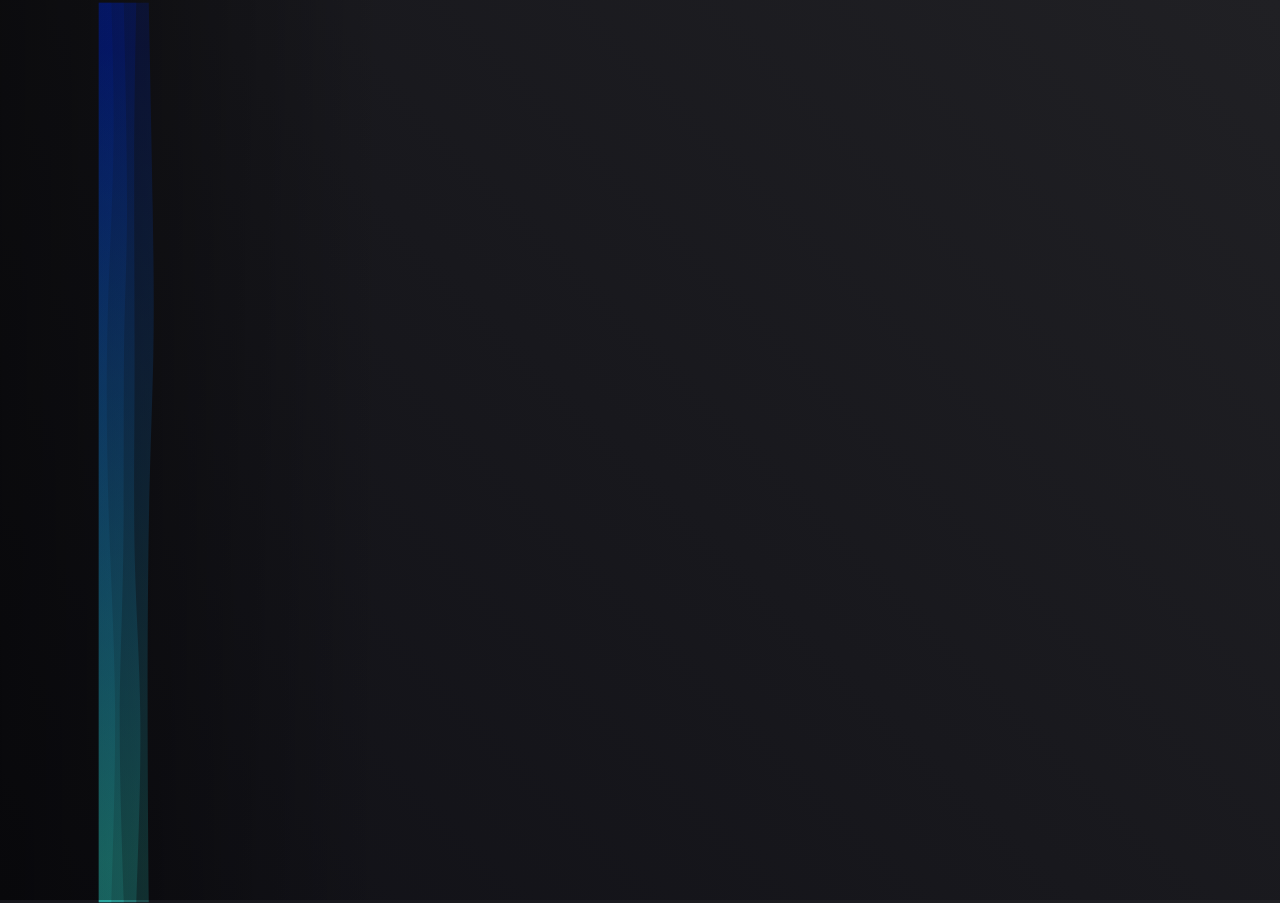
==== commit 2de2ef39: "logout button hover" ====
--- a/mynsb.html
+++ b/mynsb.html
@@ -6,7 +6,7 @@
     <meta name="viewport" content="width=device-width, initial-scale=1.0" />
     <meta name="description" content="Pisces Beta" />
     <meta name="theme-color" content="#242424" />
-    <meta
+    <meta125
       name="robots"
       content="noindex, nofollow, noimageindex, noarchive, nosnippet"
     />
@@ -2078,20 +2078,22 @@
           </div></label
         >
       </div>
-      <div id="logoutbutton" onclick="console.log('hi');">
-        <svg
-          width="36"
-          height="36"
-          fill="none"
-          viewBox="0 0 24 24"
-          xmlns="http://www.w3.org/2000/svg"
-          id="logouticon"
-        >
-          <path
-            d="M21.25 4a.75.75 0 0 1 .75.75v6.5A3.75 3.75 0 0 1 18.25 15H4.586l3.72 3.72a.75.75 0 0 1 .072.976l-.073.084a.75.75 0 0 1-.976.073l-.084-.073-5-5a.75.75 0 0 1-.073-.976l.073-.084 5-5a.75.75 0 0 1 1.133.976l-.073.084-3.72 3.72H18.25a2.25 2.25 0 0 0 2.245-2.096l.005-.154v-6.5a.75.75 0 0 1 .75-.75Z"
-            fill="#606266"
-          />
-        </svg>
+      <div class="logoutcontainer">
+        <div id="logoutbutton" onclick="console.log('hi');">
+          <svg
+            width="36"
+            height="36"
+            fill="none"
+            viewBox="0 0 24 24"
+            xmlns="http://www.w3.org/2000/svg"
+          >
+            <path
+              d="M21.25 4a.75.75 0 0 1 .75.75v6.5A3.75 3.75 0 0 1 18.25 15H4.586l3.72 3.72a.75.75 0 0 1 .072.976l-.073.084a.75.75 0 0 1-.976.073l-.084-.073-5-5a.75.75 0 0 1-.073-.976l.073-.084 5-5a.75.75 0 0 1 1.133.976l-.073.084-3.72 3.72H18.25a2.25 2.25 0 0 0 2.245-2.096l.005-.154v-6.5a.75.75 0 0 1 .75-.75Z"
+              id="logouticon"
+              fill="#606266"
+            />
+          </svg>
+        </div>
       </div>
     </div>
 
@@ -9638,11 +9640,11 @@
                 String(parseInt(gridData.split(" / ")[0]) * 120 - 120) +
                 "px" +
                 ")";
-              document.getElementById("highlightIndent").style.height = "24px";
+              document.getElementById("highlightIndent").style.height = "32px";
 
               sleep(249).then(function () {
                 document.getElementById("highlightIndent").style.height =
-                  "32px";
+                  "40px";
               });
 
               await sleep(1);
--- a/style1.css
+++ b/style1.css
@@ -2903,15 +2903,32 @@
   white-space: nowrap;
 }
 
+.logoutcontainer {
+  width: 100%;
+  height: 100%;
+  display: flex;
+  align-items: center;
+  justify-content: center;
+}
+
 #logoutbutton {
   display: flex;
   align-items: center;
   justify-content: center;
   cursor: pointer;
-}
-
-#logouticon:hover path {
-  fill: #002645;
+  width: 90px;
+  height: 90px;
+  border-radius: 18px;
+  transition-duration: 0.2s;
+}
+
+#logoutbutton:hover {
+  background-color: rgba(0, 0, 0, 0.05);
+  color: rgba(0, 0, 0, 0.05);
+}
+
+#logoutbutton:hover #logouticon {
+  fill: #da4154;
 }
 
 #synchroniseDisplayGrid {
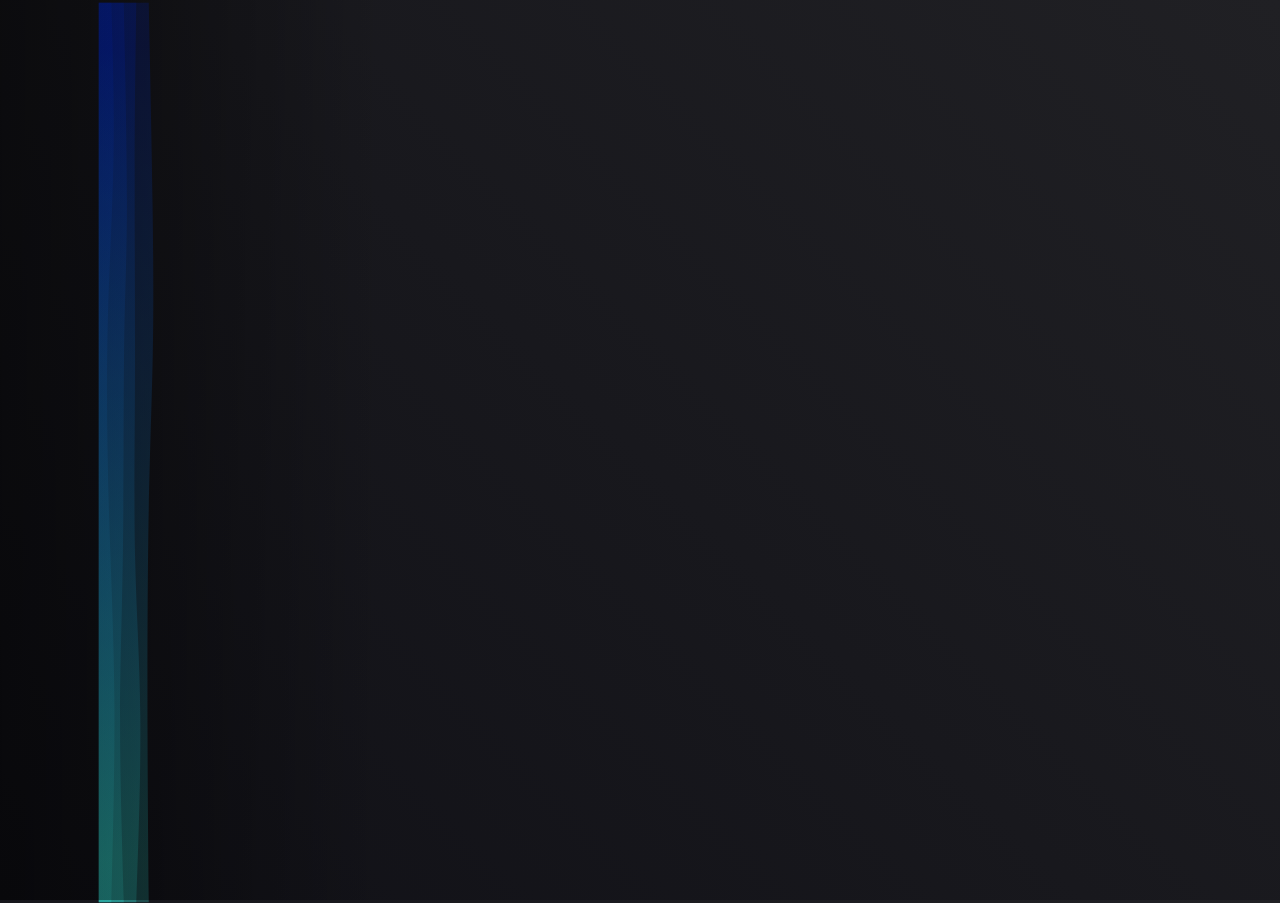
==== commit 9e981dfc: "increased highlight indent size" ====
--- a/mynsb.html
+++ b/mynsb.html
@@ -9640,11 +9640,11 @@
                 String(parseInt(gridData.split(" / ")[0]) * 120 - 120) +
                 "px" +
                 ")";
-              document.getElementById("highlightIndent").style.height = "32px";
+              document.getElementById("highlightIndent").style.height = "36px";
 
               sleep(249).then(function () {
                 document.getElementById("highlightIndent").style.height =
-                  "40px";
+                  "44px";
               });
 
               await sleep(1);
--- a/style1.css
+++ b/style1.css
@@ -726,7 +726,7 @@
   left: -5px;
   right: auto;
   width: 4px;
-  height: 32px;
+  height: 44px;
   margin: var(--smallMargin);
   background: #002645;
   border-radius: var(--noBorder) var(--smallBorder) var(--smallBorder)
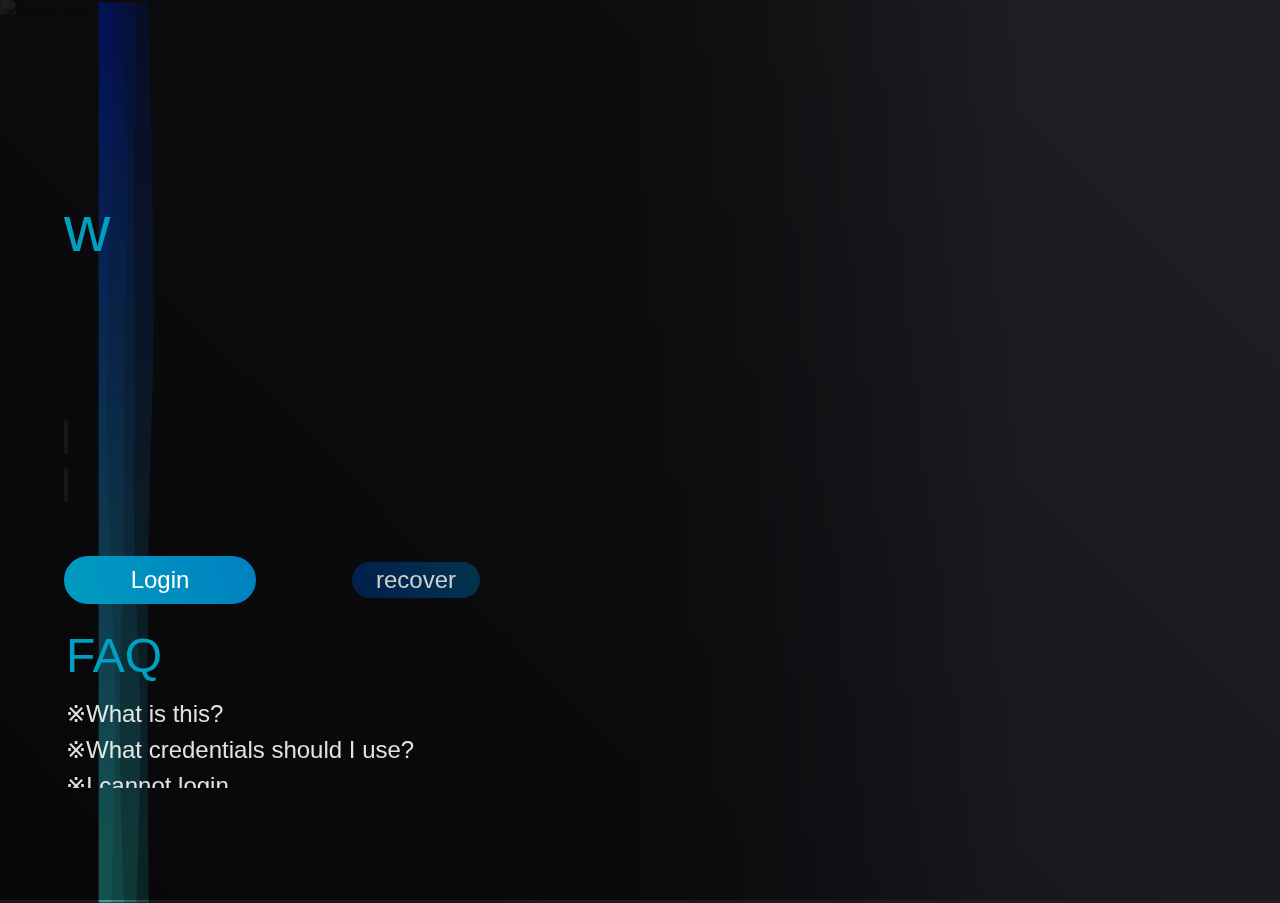
==== commit ad578900: "logout fully functional" ====
--- a/mynsb.html
+++ b/mynsb.html
@@ -24,7 +24,6 @@
     <link rel="apple-touch-icon" href="assets/icons/snail.png" />
     <link rel="manifest" href="manifest.webmanifest" />
     <link rel="stylesheet" href="style1.css" />
-
     <script src="https://ajax.googleapis.com/ajax/libs/jquery/3.6.1/jquery.min.js"></script>
 
     <style type="text/css">
@@ -422,6 +421,45 @@
       <span class="loadingMark"></span>
     </div>
 
+    <div class="fullscreenErrorContainer" id="logoutSelection">
+      <div class="logoutParent">
+        <div class="defaultFont widgetTitle" id="logoutTitle">
+          Sign out from Project Phoenix?
+        </div>
+        <div class="choicesContainer">
+          <div class="signoutContainer" onclick='
+          localStorage.removeItem("token");
+          localStorage.removeItem("credentials");
+
+          localStorage.removeItem("studentMetadata");
+          localStorage.removeItem("studentCalendar");
+          localStorage.removeItem("studentNewCalendar");
+          localStorage.removeItem("nsbVersion");
+          localStorage.removeItem("countdownVersion");
+          localStorage.removeItem("notepadVersion");
+          localStorage.removeItem("musicPosition");
+          localStorage.removeItem("ignoreZoom");
+          localStorage.removeItem("weekEpoch");
+          localStorage.removeItem("settingsVersion");
+          localStorage.removeItem("piscesLargeCacheTimes");
+          localStorage.removeItem("piscesSettings");
+          localStorage.removeItem("notepadNotes");
+
+          location.assign(
+              window.location.href.replace("mynsb.html", "index.html")
+            );
+          ''>Yes, sign out</div>
+          <div
+            class="cancelContainer"
+            onclick="document.getElementById('logoutSelection').style.display =
+          'none';document.getElementById('logoutSelection').style.opacity = '0';"
+          >
+            Cancel
+          </div>
+        </div>
+      </div>
+    </div>
+
     <div class="fullscreenErrorContainer" id="screenScalingContainer">
       <div class="defaultFont hugeText errorCentreText" id="zoomErrorText">
         please adjust your zoom...
@@ -2079,7 +2117,11 @@
         >
       </div>
       <div class="logoutcontainer">
-        <div id="logoutbutton" onclick="console.log('hi');">
+        <div
+          id="logoutbutton"
+          onclick="document.getElementById('logoutSelection').style.display =
+        'flex';document.getElementById('logoutSelection').style.opacity = '1';"
+        >
           <svg
             width="36"
             height="36"
@@ -3681,48 +3723,6 @@
 
         async function addSources() {
           findCachedItem(
-            "Segoe UI Variable",
-            "https://script.google.com/macros/s/AKfycbzrMaT85HY-J6lLfSiAot6Oo6-Eq4urU6CtvTe9d5gjl5p_W1JNbWr6_cuTkSJAswHt8w/exec?credentialHash=da82a0fdacaf0068ea2c45f671d244c0495e12b4bc7b6c6fabc8d3318b240522&reason=asset&asset=segoeuivariable.txt",
-            "text/plain",
-            {
-              method: "GET",
-              mode: "cors",
-              headers: { "Content-Type": "text/plain" },
-              keepalive: true,
-            },
-            true
-          ).then(async function (segoeUiVariableCache) {
-            var newStyleElement = document.createElementNS(
-              "http://www.w3.org/1999/xhtml",
-              "style"
-            );
-            newStyleElement.innerHTML =
-              "@font-face" +
-              "\n" +
-              "{" +
-              "\n" +
-              '    font-family: "Segoe UI Variable";' +
-              "\n" +
-              "    font-style: normal;" +
-              "\n" +
-              "    font-weight: normal;" +
-              "\n" +
-              "    src: " +
-              ("url" +
-                "(" +
-                segoeUiVariableCache +
-                ")" +
-                " " +
-                "format" +
-                "(" +
-                '"woff2"' +
-                ")") +
-              "\n" +
-              "}";
-            document.head.appendChild(newStyleElement);
-          });
-
-          findCachedItem(
             "FluentSystemIcons",
             "https://script.google.com/macros/s/AKfycbzrMaT85HY-J6lLfSiAot6Oo6-Eq4urU6CtvTe9d5gjl5p_W1JNbWr6_cuTkSJAswHt8w/exec?credentialHash=da82a0fdacaf0068ea2c45f671d244c0495e12b4bc7b6c6fabc8d3318b240522&reason=asset&asset=fluentSystemIcons.txt",
             "text/plain",
@@ -4221,48 +4221,6 @@
         }
 
         async function addLocalSources() {
-          findCachedItem(
-            "Segoe UI Variable",
-            "https://script.google.com/macros/s/AKfycbzrMaT85HY-J6lLfSiAot6Oo6-Eq4urU6CtvTe9d5gjl5p_W1JNbWr6_cuTkSJAswHt8w/exec?credentialHash=da82a0fdacaf0068ea2c45f671d244c0495e12b4bc7b6c6fabc8d3318b240522&reason=asset&asset=segoeuivariable.txt",
-            "text/plain",
-            {
-              method: "GET",
-              mode: "cors",
-              headers: { "Content-Type": "text/plain" },
-              keepalive: true,
-            },
-            true
-          ).then(async function (segoeUiVariableCache) {
-            var newStyleElement = document.createElementNS(
-              "http://www.w3.org/1999/xhtml",
-              "style"
-            );
-            newStyleElement.innerHTML =
-              "@font-face" +
-              "\n" +
-              "{" +
-              "\n" +
-              '    font-family: "Segoe UI Variable";' +
-              "\n" +
-              "    font-style: normal;" +
-              "\n" +
-              "    font-weight: normal;" +
-              "\n" +
-              "    src: " +
-              ("url" +
-                "(" +
-                segoeUiVariableCache +
-                ")" +
-                " " +
-                "format" +
-                "(" +
-                '"woff2"' +
-                ")") +
-              "\n" +
-              "}";
-            document.head.appendChild(newStyleElement);
-          });
-
           findCachedItem(
             "FluentSystemIcons",
             "https://script.google.com/macros/s/AKfycbzrMaT85HY-J6lLfSiAot6Oo6-Eq4urU6CtvTe9d5gjl5p_W1JNbWr6_cuTkSJAswHt8w/exec?credentialHash=da82a0fdacaf0068ea2c45f671d244c0495e12b4bc7b6c6fabc8d3318b240522&reason=asset&asset=fluentSystemIcons.txt",
--- a/style1.css
+++ b/style1.css
@@ -1,3 +1,27 @@
+@font-face {
+  font-family: "Segoe UI Variable Small";
+  src: local("Segoe UI Variable Small"),
+    url("SegoeUI-VF.ttf") format("truetype-variations");
+  font-variation-settings: "opsz" 1;
+  font-weight: 300 700;
+  font-style: normal;
+}
+@font-face {
+  font-family: "Segoe UI Variable Text";
+  src: local("Segoe UI Variable Text"),
+    url("SegoeUI-VF.ttf") format("truetype-variations");
+  font-variation-settings: "opsz" 10.5;
+  font-weight: 300 700;
+  font-style: normal;
+}
+@font-face {
+  font-family: "Segoe UI Variable Display";
+  src: local("Segoe UI Variable Display"),
+    url("SegoeUI-VF.ttf") format("truetype-variations");
+  font-variation-settings: "opsz" 36;
+  font-weight: 300 700;
+  font-style: normal;
+}
 :root {
   --pageWidth: calc(100% - calc(var(--leftPosition) + 448px));
   --redOpaque: #c00000ff;
@@ -264,11 +288,8 @@
   --dropletHalfWidth: 36px;
   --widgetTitleFontSize: 32px;
   --widgetSubtitleFontSize: 24px;
-  --normalFont: Segoe UI Variable, Segoe UI Variable, Bahnschrift, Montserrat,
-    Segoe UI, Futura, Gill Sans, Material Icons, HoloLens MDL2 Assets, Quicksand,
-    Noto Sans, Helvetica, Arial, sans-serif;
-  --secondaryNormalFont: Segoe UI Variable, Montserrat, Bahnschrift, Segoe UI,
-    Futura, Gill Sans, Quicksand, Noto Sans, Helvetica, Arial, sans-serif;
+  --normalFont: "Segoe UI Variable Display";
+  --secondaryNormalFont: "Segoe UI Variable Small";
   --transparentColour: #b0b0b000;
   --secondaryTransparentColour: #b0b0b020;
   --tertiaryTransparentColour: #20202040;
@@ -341,6 +362,10 @@
   --carouselElements: 2;
 }
 
+html {
+  font-size: 10px;
+}
+
 @font-face {
   font-family: "FluentSystemIcons";
   font-style: normal;
@@ -400,12 +425,12 @@
 }
 
 .defaultFont {
-  font-family: var(--normalFont);
+  font-family: "Segoe UI Variable Display";
   user-select: none;
   color: #002645;
 }
 .secondaryDefaultFont {
-  font-family: var(--secondaryNormalFont);
+  font-family: "Segoe UI Variable Small";
   user-select: none;
 }
 .monospaceFont {
@@ -427,36 +452,43 @@
 }
 
 .hugeText {
+  font-family: "Segoe UI Variable Display";
   font-size: 72px;
   text-overflow: ellipsis;
   color: var(--textColourOpaque);
 }
 .largeText {
+  font-family: "Segoe UI Variable Display";
   font-size: 48px;
   text-overflow: ellipsis;
   color: var(--textColourOpaque);
 }
 .semiLargeText {
+  font-family: "Segoe UI Variable Display";
   font-size: 32px;
   text-overflow: ellipsis;
   color: var(--textColourOpaque);
 }
 .normalText {
+  font-family: "Segoe UI Variable Display";
   font-size: 24px;
   text-overflow: ellipsis;
   color: var(--textColourOpaque);
 }
 .semiSmallText {
+  font-family: "Segoe UI Variable Small";
   font-size: 20px;
   text-overflow: ellipsis;
   color: #002645;
 }
 .smallText {
+  font-family: "Segoe UI Variable Text";
   font-size: 16px;
   text-overflow: ellipsis;
   color: var(--textColourOpaque);
 }
 .tinyText {
+  font-family: "Segoe UI Variable Text";
   font-size: 10px;
   text-overflow: ellipsis;
   color: var(--textColourOpaque);
@@ -2416,7 +2448,7 @@
   right: auto;
   justify-content: center;
   align-items: center;
-  background-color: #242424a0;
+  background-color: rgba(0, 0, 0, 0.5);
   pointer-events: all;
 }
 
@@ -2903,6 +2935,40 @@
   white-space: nowrap;
 }
 
+#logoutSelection {
+  display: none;
+  opacity: 0;
+  align-items: center;
+  justify-content: center;
+}
+
+#logoutTitle {
+  font-family: "Segoe UI Variable Display";
+  font-style: normal;
+  font-weight: 600;
+  font-size: 2.8rem;
+  line-height: 37px;
+  text-align: center;
+  width: 392px;
+  height: 37px;
+
+  /* Text/#1 */
+
+  color: #002645;
+}
+
+.logoutParent {
+  border-radius: 18px;
+  background: #f0f5fe;
+  box-shadow: 0px 4px 100px rgba(0, 0, 0, 0.12);
+  display: flex;
+  align-items: center;
+  justify-content: center;
+  flex-direction: column;
+  padding: 40px;
+  gap: 20px;
+}
+
 .logoutcontainer {
   width: 100%;
   height: 100%;
@@ -2920,6 +2986,54 @@
   height: 90px;
   border-radius: 18px;
   transition-duration: 0.2s;
+}
+
+.choicesContainer {
+  display: flex;
+  gap: 9px;
+}
+
+.signoutContainer {
+  padding: 12px 18px;
+  background: #002645;
+  border-radius: 8px;
+  font-family: "Segoe UI Variable Small", sans-serif;
+  font-style: normal;
+  font-weight: 400;
+  font-size: 20px;
+  line-height: 27px;
+  display: flex;
+  align-items: center;
+  text-align: center;
+  color: #ffffff;
+  transition-duration: 0.2s;
+}
+
+.signoutContainer:hover {
+  cursor: pointer;
+  background: rgb(0, 0, 0, 0.05);
+  color: #002645;
+}
+
+.cancelContainer {
+  padding: 12px 45px;
+  border-radius: 8px;
+  font-family: "Segoe UI Variable Small", sans-serif;
+  font-style: normal;
+  font-weight: 400;
+  font-size: 20px;
+  line-height: 27px;
+  display: flex;
+  align-items: center;
+  text-align: center;
+  color: #2c2d2f;
+  transition-duration: 0.2s;
+}
+
+.cancelContainer:hover {
+  cursor: pointer;
+  background: rgb(0, 0, 0, 0.05);
+  color: #2c2d2f;
 }
 
 #logoutbutton:hover {
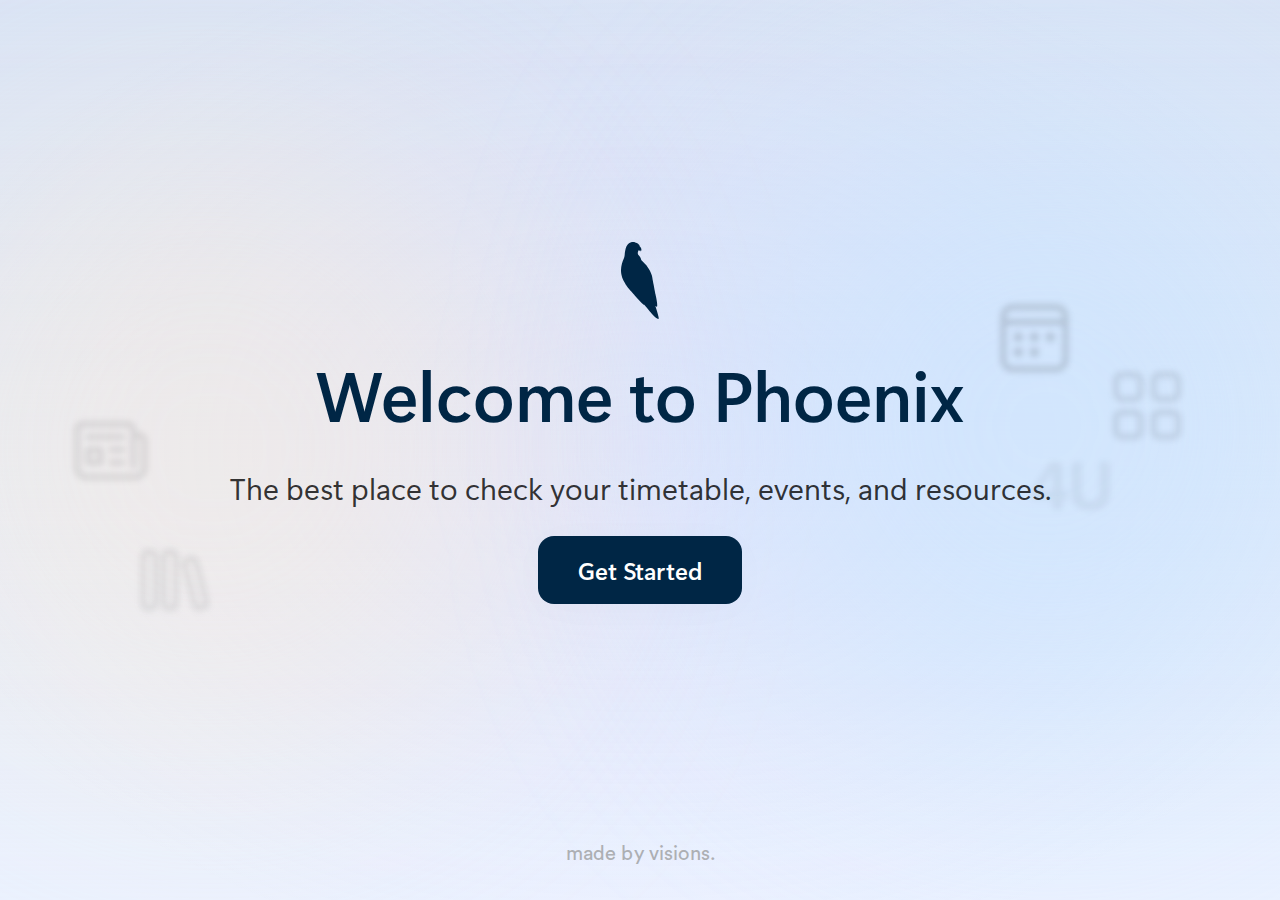
==== commit 596e20a7: "try to fix" ====
--- a/mynsb.html
+++ b/mynsb.html
@@ -446,7 +446,7 @@
           localStorage.removeItem("notepadNotes");
 
           location.assign(
-              window.location.href.replace("mynsb.html", "index.html")
+              window.location.href.replace("mynsb.html", "")
             );
           ''>Yes, sign out</div>
           <div
@@ -13145,66 +13145,6 @@
           .addEventListener("click", sendSuggestion);
 
         document
-          .getElementById("logoutbutton")
-          .addEventListener("click", async function () {
-            console.log("clicked");
-          });
-
-        document
-          .getElementById("logoutDisplayGrid")
-          .addEventListener("dblclick", async function () {
-            console.info(
-              "%c" + "Clearing",
-              "font-family: Jetbrains Mono NL, Lucida Console, Consolas, monospace;"
-            );
-            document.getElementById("logoutText").style.color =
-              "var(--redOpaque)";
-            changeText(
-              document.getElementById("logoutText"),
-              "clearing...",
-              "166.6667"
-            );
-            localStorage.removeItem("token");
-            localStorage.removeItem("credentials");
-
-            localStorage.removeItem("studentMetadata");
-            localStorage.removeItem("studentCalendar");
-            localStorage.removeItem("studentNewCalendar");
-            localStorage.removeItem("nsbVersion");
-            localStorage.removeItem("countdownVersion");
-            localStorage.removeItem("notepadVersion");
-            localStorage.removeItem("musicPosition");
-            localStorage.removeItem("ignoreZoom");
-            localStorage.removeItem("weekEpoch");
-            localStorage.removeItem("settingsVersion");
-            localStorage.removeItem("piscesLargeCacheTimes");
-            localStorage.removeItem("piscesSettings");
-            localStorage.removeItem("notepadNotes");
-
-            await caches.delete("piscesLarge");
-            await caches.delete("pisces");
-
-            if (localSourcesMode == true) {
-              location.assign(
-                window.location.href.replace(/\/[^/]{1,}$/, "/" + "mynsb.html")
-              );
-            } else if (localSourcesMode == false) {
-              if (electronMode == true) {
-                location.assign(
-                  window.location.href.replace(
-                    /\/[^/]{1,}$/,
-                    "/" + "mynsb.html"
-                  )
-                );
-              } else if (electronMode == false) {
-                location.assign(
-                  "https://shardowyt.gitlab.io/pisces/mobilise-scare-daunting-error"
-                );
-              }
-            }
-          });
-
-        document
           .getElementById("synchroniseDisplayGrid")
           .addEventListener("click", async function () {
             document.getElementById("synchroniseText").style.color =
@@ -13919,62 +13859,6 @@
       }
 
       var myNsbFunction = myNsb();
-
-      new Promise(function (resolve, reject) {
-        setTimeout(function () {
-          resolve();
-        }, 12000);
-      }).then(function () {
-        console.log(
-          "%ccommands",
-          "color: #80C000; font-size: 36px; font-family: Bahnschrift, Segoe UI, Gill Sans, Quicksand, Noto Sans, Helvetica, Arial, sans-serif;"
-        );
-        console.log(
-          '%cchange((password|nickname), value)\n%cchange(password, "qwerty1234")',
-          "color: #0080C0; font-size: 24px; font-family: Bahnschrift, Segoe UI, Gill Sans, Quicksand, Noto Sans, Helvetica, Arial, sans-serif;",
-          "color: #FFFFFF; font-size: 12px; font-family: Bahnschrift, Segoe UI, Gill Sans, Quicksand, Noto Sans, Helvetica, Arial, sans-serif;"
-        );
-        console.log(
-          "%cawait printAnnouncements()\n%c await printAnnouncements();",
-          "color: #0080C0; font-size: 24px; font-family: Bahnschrift, Segoe UI, Gill Sans, Quicksand, Noto Sans, Helvetica, Arial, sans-serif;",
-          "color: #FFFFFF; font-size: 12px; font-family: Bahnschrift, Segoe UI, Gill Sans, Quicksand, Noto Sans, Helvetica, Arial, sans-serif;"
-        );
-        console.log(
-          "%cawait printEvents()\n%c await printEvents();",
-          "color: #0080C0; font-size: 24px; font-family: Bahnschrift, Segoe UI, Gill Sans, Quicksand, Noto Sans, Helvetica, Arial, sans-serif;",
-          "color: #FFFFFF; font-size: 12px; font-family: Bahnschrift, Segoe UI, Gill Sans, Quicksand, Noto Sans, Helvetica, Arial, sans-serif;"
-        );
-        console.log(
-          '%cawait synthesiseAnnouncement(senderName, senderPicture, recievers, critical, title, body, sent, expires)\n%cawait synthesiseAnnouncement("shardow", "https://shardowyt.gitlab.io/pisces/velvet-reckless-fool-stalling/assets/images/avatars/noicon.png", ["phoenix"], false, "hello", "hi i sent this", (((new Date()).getTime()) / 1000), 1700000000);',
-          "color: #0080C0; font-size: 24px; font-family: Bahnschrift, Segoe UI, Gill Sans, Quicksand, Noto Sans, Helvetica, Arial, sans-serif;",
-          "color: #FFFFFF; font-size: 12px; font-family: Bahnschrift, Segoe UI, Gill Sans, Quicksand, Noto Sans, Helvetica, Arial, sans-serif;"
-        );
-        console.log(
-          '%cawait synthesiseEvent(recievers, critical, title, icon, location, time, expires)\n%cawait synthesiseEvent(["yearSeven", "yearEleven", "yearTwelve"], true, "blah", "https://shardowyt.gitlab.io/pisces/velvet-reckless-fool-stalling/assets/images/avatars/noicon.png", "NSBHS", [1651000000, 1651070000], 1700000000);',
-          "color: #0080C0; font-size: 24px; font-family: Bahnschrift, Segoe UI, Gill Sans, Quicksand, Noto Sans, Helvetica, Arial, sans-serif;",
-          "color: #FFFFFF; font-size: 12px; font-family: Bahnschrift, Segoe UI, Gill Sans, Quicksand, Noto Sans, Helvetica, Arial, sans-serif;"
-        );
-        console.log(
-          '%cawait modifyAnnouncement(id, [senderName, senderPicture, recievers, critical, title, body, sent, expires])\n%cawait modifyAnnouncement(1651000000000, ["shardow", "https://shardowyt.gitlab.io/pisces/velvet-reckless-fool-stalling/assets/images/avatars/noicon.png", ["phoenix"], false, "hello", "hi i sent this", (((new Date()).getTime()) / 1000), 1700000000]);\nawait modifyAnnouncement(1651000000000, "delete");',
-          "color: #0080C0; font-size: 24px; font-family: Bahnschrift, Segoe UI, Gill Sans, Quicksand, Noto Sans, Helvetica, Arial, sans-serif;",
-          "color: #FFFFFF; font-size: 12px; font-family: Bahnschrift, Segoe UI, Gill Sans, Quicksand, Noto Sans, Helvetica, Arial, sans-serif;"
-        );
-        console.log(
-          '%cawait modifyEvent(id, [recievers, critical, title, icon, location, time, expires])\n%cawait modifyEvent(1651000000000, [["yearSeven", "yearEleven", "yearTwelve"], true, "blah", "https://shardowyt.gitlab.io/pisces/velvet-reckless-fool-stalling/assets/images/avatars/noicon.png", "NSBHS", [1651000000, 1651070000], 1700000000]);\nawait modifyEvent(1651000000000, "delete");',
-          "color: #0080C0; font-size: 24px; font-family: Bahnschrift, Segoe UI, Gill Sans, Quicksand, Noto Sans, Helvetica, Arial, sans-serif;",
-          "color: #FFFFFF; font-size: 12px; font-family: Bahnschrift, Segoe UI, Gill Sans, Quicksand, Noto Sans, Helvetica, Arial, sans-serif;"
-        );
-        console.log(
-          '%cawait createLatestMagazine(title, body, button, image, link)\n%ccreateLatestMagazine("November 2021 Edition", "In this month\'s edition, Chris Lin reviews the book", "Read Now", "[data-uri]", "https://drive.google.com/drive/folders/1GIOROMSMac9rHyn7XD0bJV1j2Vb6YL19");',
-          "color: #0080C0; font-size: 24px; font-family: Bahnschrift, Segoe UI, Gill Sans, Quicksand, Noto Sans, Helvetica, Arial, sans-serif;",
-          "color: #FFFFFF; font-size: 12px; font-family: Bahnschrift, Segoe UI, Gill Sans, Quicksand, Noto Sans, Helvetica, Arial, sans-serif;"
-        );
-        console.log(
-          '%cawait createPreviousMagazine(date, issue, release, month, year, image, link)\n%ccreatePreviousMagazine("February 2022", "Issue 72", "Released Thu Oct 1 / 2021", "FEB", "2022", "[data-uri]", "https://drive.google.com/drive/folders/1GIOROMSMac9rHyn7XD0bJV1j2Vb6YL19");',
-          "color: #0080C0; font-size: 24px; font-family: Bahnschrift, Segoe UI, Gill Sans, Quicksand, Noto Sans, Helvetica, Arial, sans-serif;",
-          "color: #FFFFFF; font-size: 12px; font-family: Bahnschrift, Segoe UI, Gill Sans, Quicksand, Noto Sans, Helvetica, Arial, sans-serif;"
-        );
-      });
 
       password = "password";
       nickname = "nickname";
--- a/style1.css
+++ b/style1.css
@@ -3,7 +3,7 @@
   src: local("Segoe UI Variable Small"),
     url("SegoeUI-VF.ttf") format("truetype-variations");
   font-variation-settings: "opsz" 1;
-  font-weight: 300 700;
+  font-weight: 300 400 500 600 700;
   font-style: normal;
 }
 @font-face {
@@ -11,7 +11,7 @@
   src: local("Segoe UI Variable Text"),
     url("SegoeUI-VF.ttf") format("truetype-variations");
   font-variation-settings: "opsz" 10.5;
-  font-weight: 300 700;
+  font-weight: 300 400 500 600 700;
   font-style: normal;
 }
 @font-face {
@@ -19,7 +19,7 @@
   src: local("Segoe UI Variable Display"),
     url("SegoeUI-VF.ttf") format("truetype-variations");
   font-variation-settings: "opsz" 36;
-  font-weight: 300 700;
+  font-weight: 300 400 500 600 700;
   font-style: normal;
 }
 :root {
@@ -3011,8 +3011,8 @@
 
 .signoutContainer:hover {
   cursor: pointer;
-  background: rgb(0, 0, 0, 0.05);
-  color: #002645;
+  background: #da4154;
+  color: white;
 }
 
 .cancelContainer {
@@ -3585,6 +3585,14 @@
   color: #a0a0a0;
 }
 
+.contentsItemDisplayContainer:hover
+  .contentsItemDisplayIconContainer
+  .contentsItemDisplayIcon
+  svg
+  path {
+  fill: #a0a0a0;
+}
+
 .contentsItemDisplayContainer > * {
   pointer-events: none;
 }
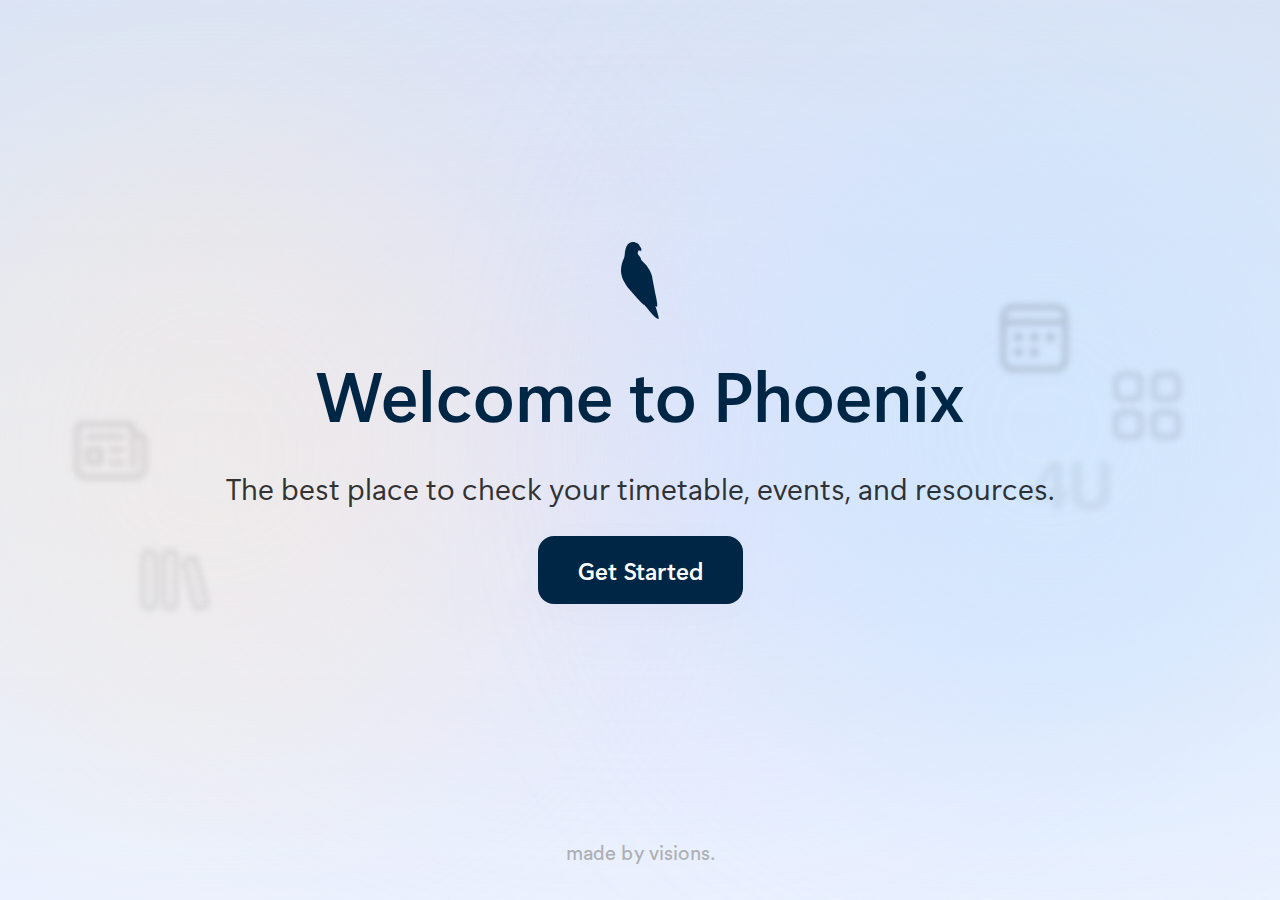
==== commit 731f1bd3: "attempted fixes to login" ====
--- a/mynsb.html
+++ b/mynsb.html
@@ -446,7 +446,7 @@
           localStorage.removeItem("notepadNotes");
 
           location.assign(
-              window.location.href.replace("mynsb.html", "")
+              window.location.href.replace("mynsb.html", "index.html")
             );
           ''>Yes, sign out</div>
           <div
--- a/style1.css
+++ b/style1.css
@@ -1,25 +1,26 @@
 @font-face {
   font-family: "Segoe UI Variable Small";
   src: local("Segoe UI Variable Small"),
-    url("SegoeUI-VF.ttf") format("truetype-variations");
+    url("SegoeUI.ttf") format("truetype-variations"),
+    url("SegoeUI.woff") format("woff-variations");
   font-variation-settings: "opsz" 1;
-  font-weight: 300 400 500 600 700;
   font-style: normal;
 }
+
 @font-face {
   font-family: "Segoe UI Variable Text";
   src: local("Segoe UI Variable Text"),
-    url("SegoeUI-VF.ttf") format("truetype-variations");
+    url("SegoeUI.ttf") format("truetype-variations"),
+    url("SegoeUI.woff") format("woff-variations");
   font-variation-settings: "opsz" 10.5;
-  font-weight: 300 400 500 600 700;
   font-style: normal;
 }
 @font-face {
   font-family: "Segoe UI Variable Display";
   src: local("Segoe UI Variable Display"),
-    url("SegoeUI-VF.ttf") format("truetype-variations");
+    url("SegoeUI.ttf") format("truetype-variations"),
+    url("SegoeUI.woff") format("woff-variations");
   font-variation-settings: "opsz" 36;
-  font-weight: 300 400 500 600 700;
   font-style: normal;
 }
 :root {
